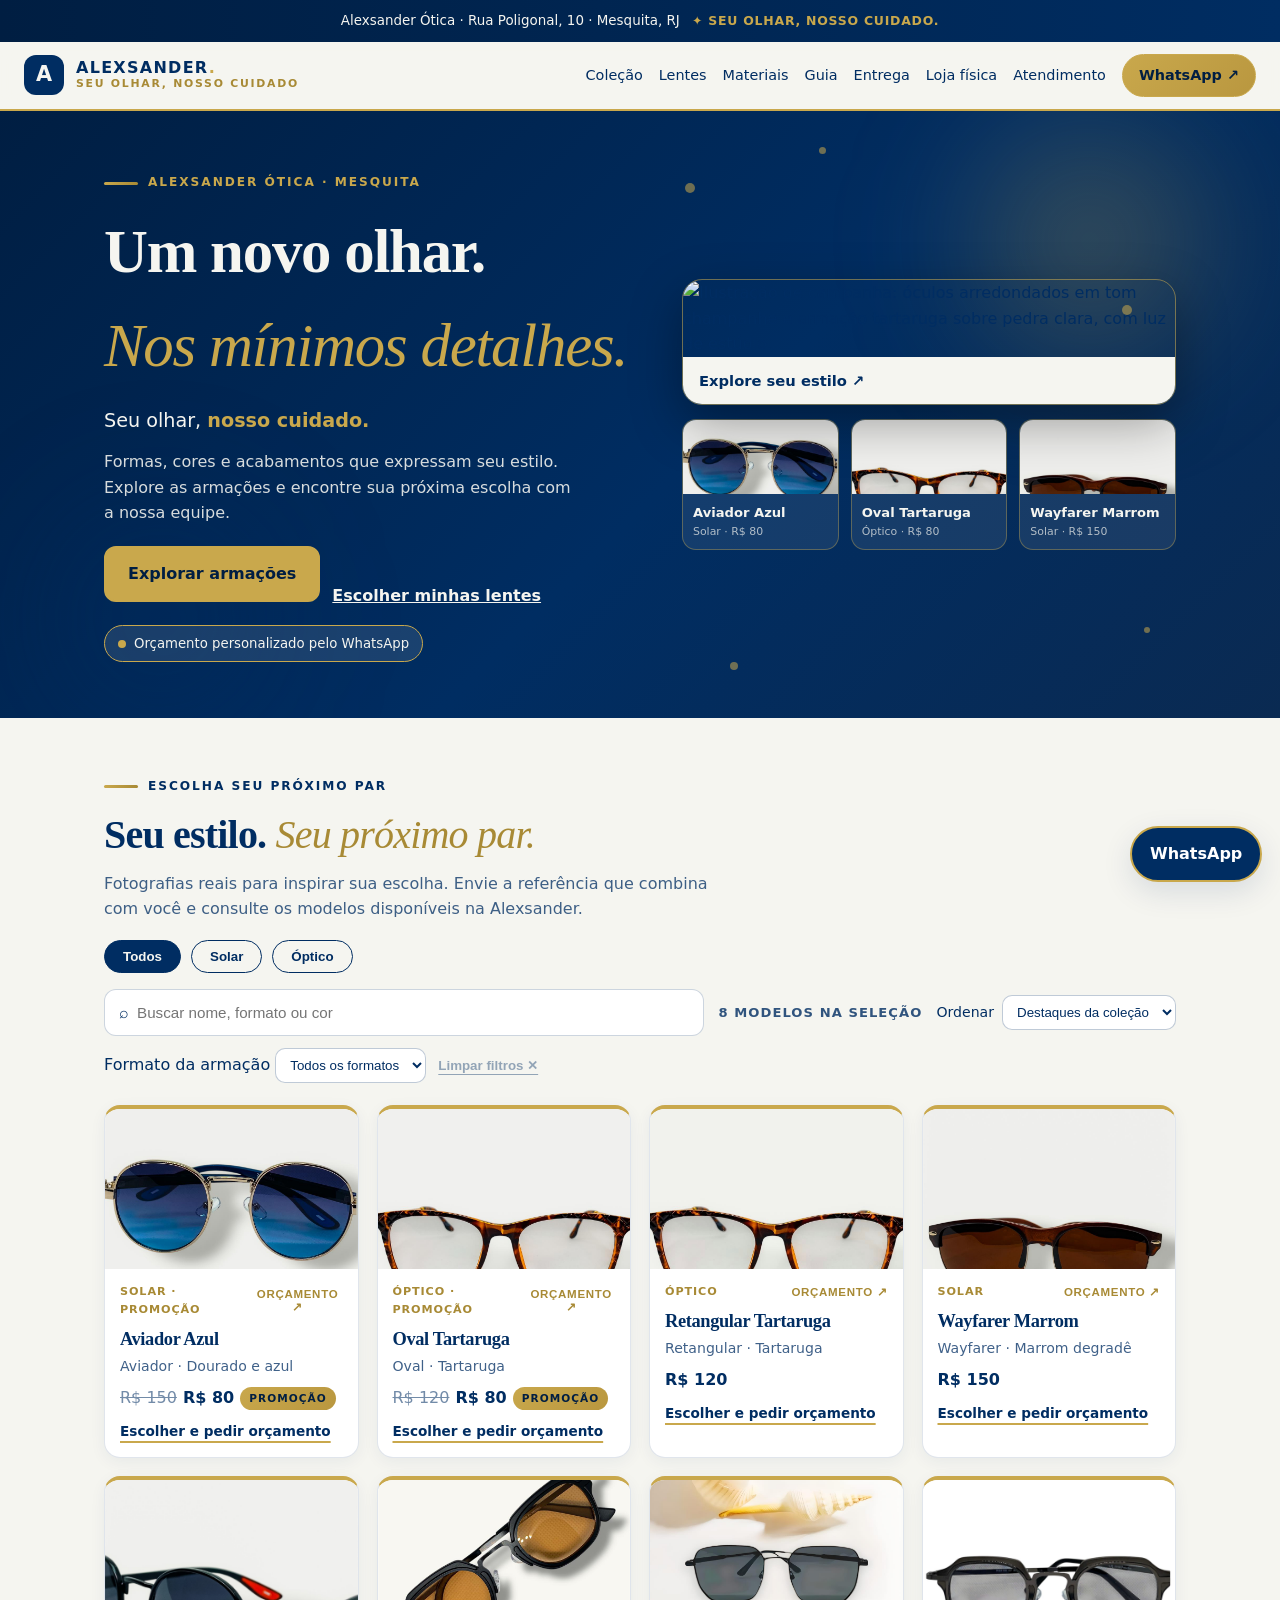
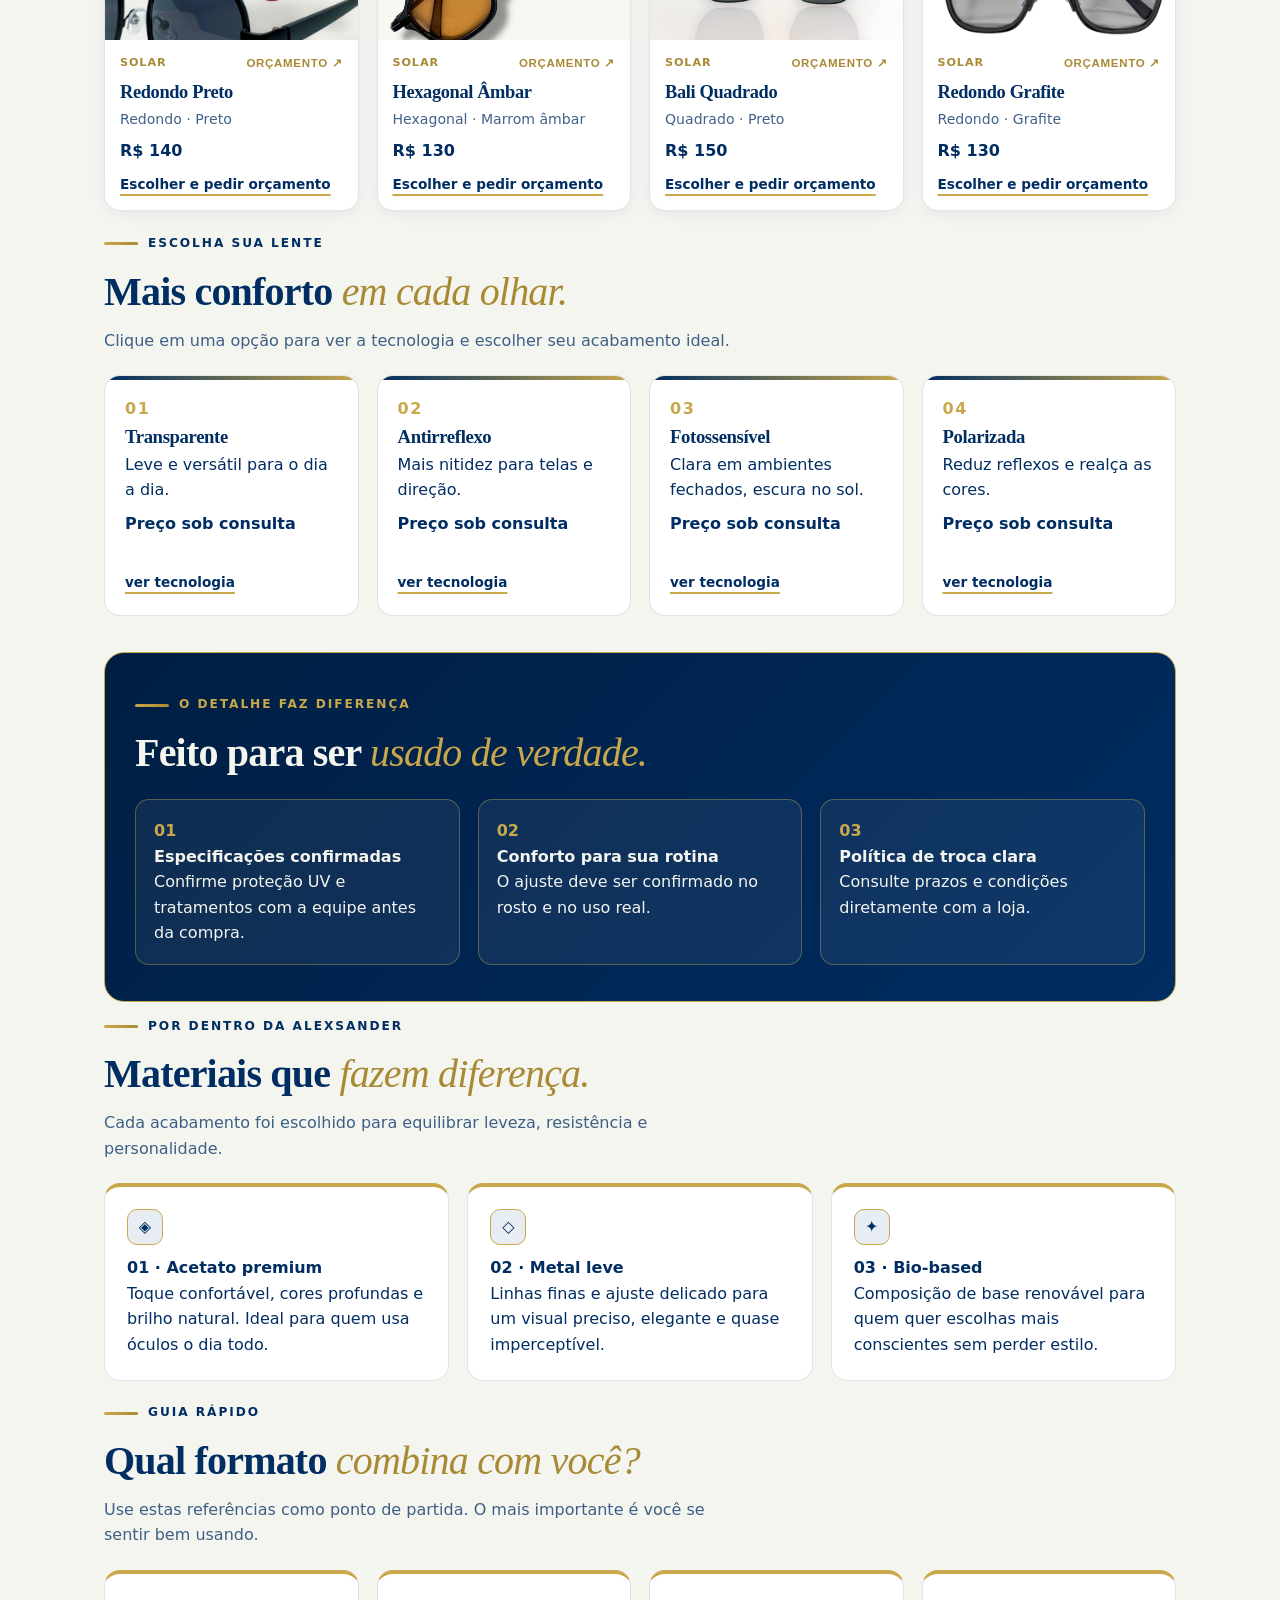
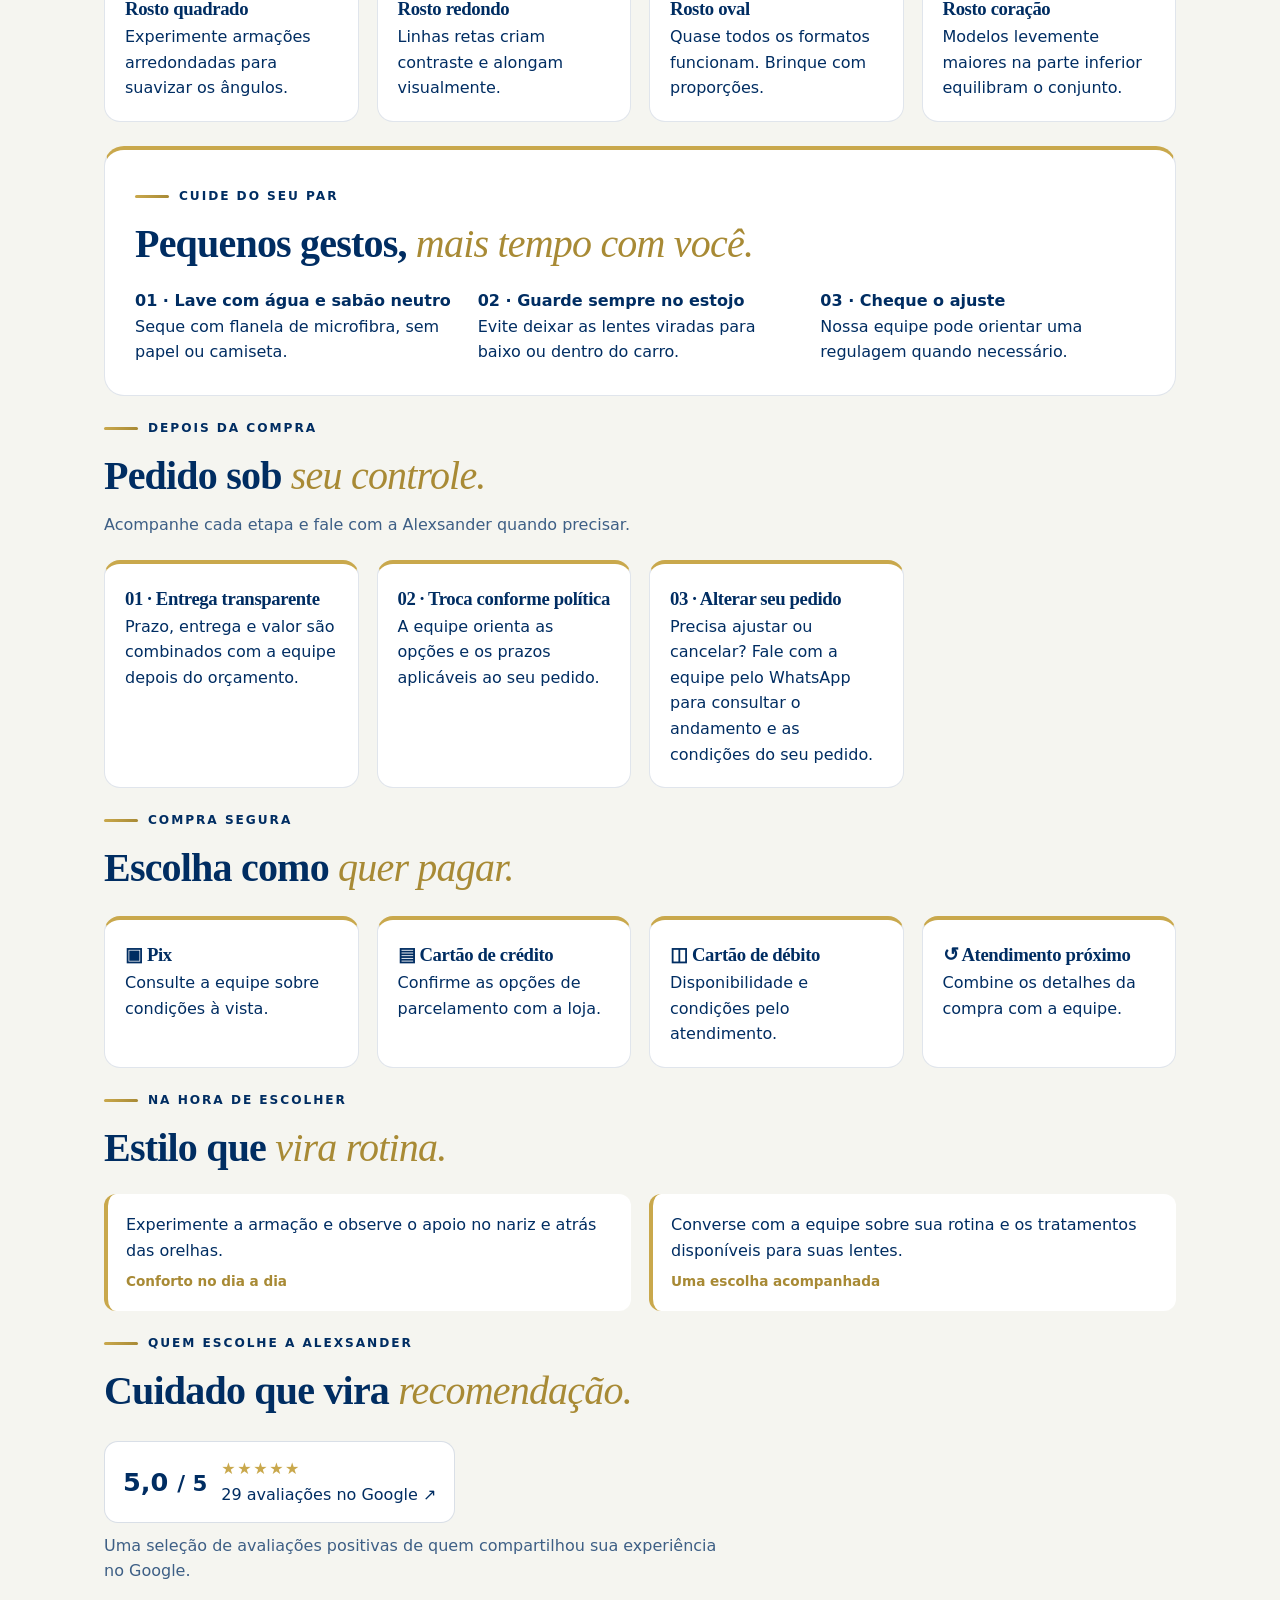
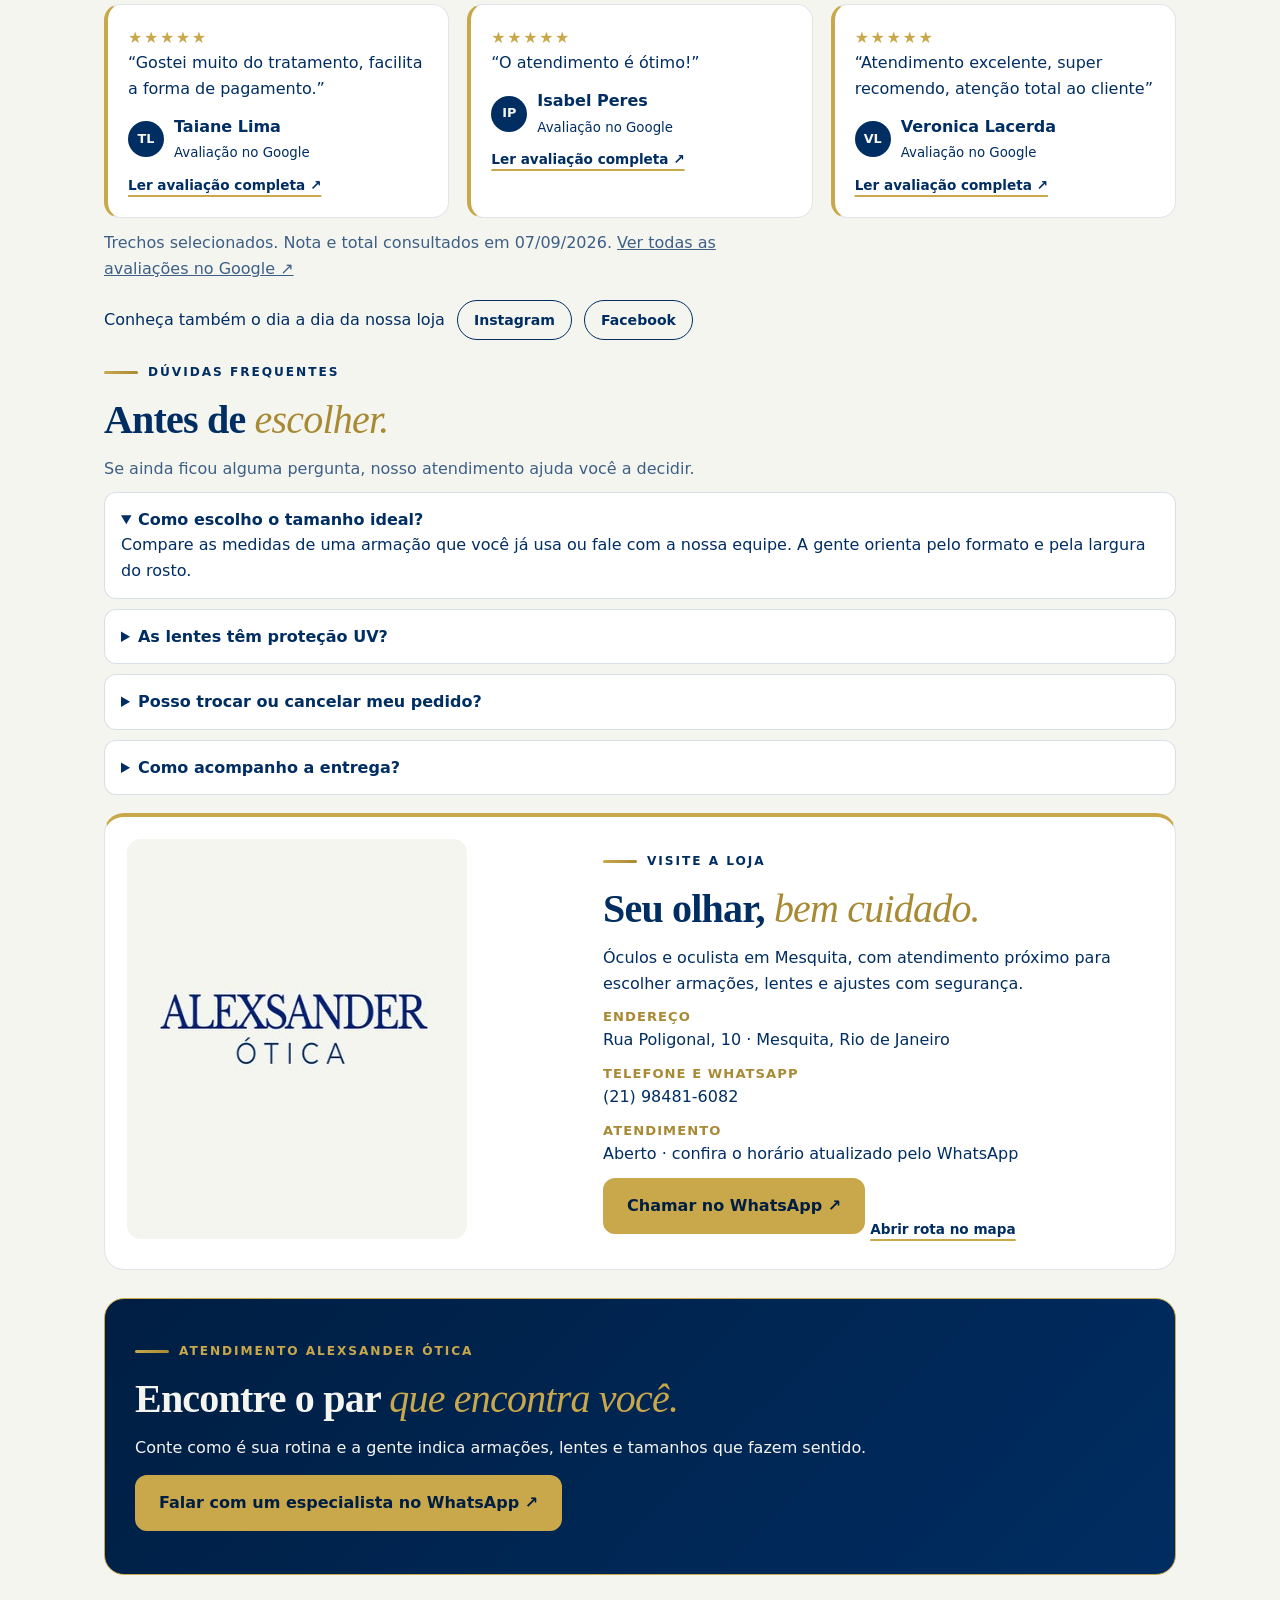
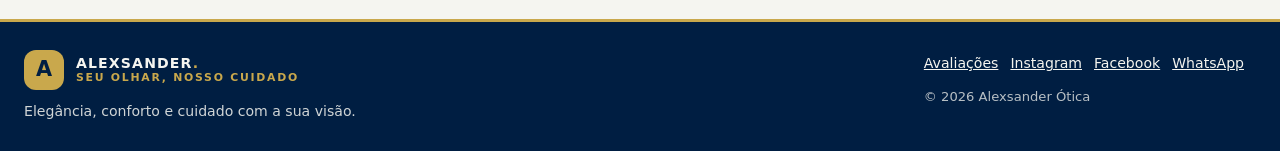
==== index.html @ 379c5d33 "Loja com fotos reais: 8 modelos com nomes, precos e selo de promocao" ====
<!DOCTYPE html>
<html lang="pt-BR">
<head>
<meta charset="utf-8"/>
<meta name="viewport" content="width=device-width, initial-scale=1"/>
<title>Alexsander Ótica — Seu olhar, nosso cuidado | Mesquita RJ</title>
<meta name="description" content="Alexsander Ótica em Mesquita, RJ — armações ópticas e solares, lentes antirreflexo, polarizadas e fotossensíveis. Seu olhar, nosso cuidado."/>
<link rel="icon" type="image/png" sizes="32x32" href="./loja-perfil.png"/>
<link rel="icon" type="image/png" sizes="16x16" href="./loja-perfil.png"/>
<link rel="apple-touch-icon" sizes="180x180" href="./loja-perfil.png"/>
<link rel="canonical" href="https://passosnikolas5-coder.github.io/alexsander-otica-previa/"/>
<meta property="og:type" content="website"/>
<meta property="og:locale" content="pt_BR"/>
<meta property="og:title" content="Alexsander Ótica — Seu olhar, nosso cuidado"/>
<meta property="og:description" content="Armações ópticas e solares, lentes antirreflexo, polarizadas e fotossensíveis em Mesquita, RJ."/>
<meta property="og:image" content="https://passosnikolas5-coder.github.io/alexsander-otica-previa/loja-perfil.png"/>
<meta property="og:image:width" content="400"/>
<meta property="og:image:height" content="400"/>
<meta name="twitter:card" content="summary"/>
<meta name="twitter:title" content="Alexsander Ótica — Seu olhar, nosso cuidado"/>
<meta name="twitter:image" content="https://passosnikolas5-coder.github.io/alexsander-otica-previa/loja-perfil.png"/>
<script type="application/ld+json">{"@context":"https://schema.org","@type":"Optician","name":"Alexsander Ótica","slogan":"Seu olhar, nosso cuidado.","description":"Armações ópticas e solares, lentes antirreflexo, polarizadas e fotossensíveis em Mesquita, RJ.","url":"https://passosnikolas5-coder.github.io/alexsander-otica-previa/","logo":"https://passosnikolas5-coder.github.io/alexsander-otica-previa/loja-perfil.png","image":"https://passosnikolas5-coder.github.io/alexsander-otica-previa/loja-perfil.png","telephone":"+5521984816082","address":{"@type":"PostalAddress","streetAddress":"Rua Poligonal, 10","addressLocality":"Mesquita","addressRegion":"RJ","addressCountry":"BR"}}}</script>
<style>
:root{--azul:#002D62;--azul2:#001E42;--azul-soft:#E8EDF3;--off:#F5F5F0;--dourado:#C9A84C;--dourado2:#A88A35;--branco:#fff;--sombra:0 10px 30px rgba(0,45,98,.12)}
*{box-sizing:border-box;margin:0;padding:0}
html{scroll-behavior:smooth}
body{font-family:Inter,system-ui,-apple-system,"Segoe UI",Roboto,Arial,sans-serif;background:var(--off);color:var(--azul);line-height:1.6}
h1,h2,h3{font-family:Georgia,"Times New Roman",serif;letter-spacing:-.02em}
h1 em,h2 em{font-style:italic;font-weight:400}
a{color:inherit}
.skip-link{position:absolute;left:-999px}
.container{max-width:1120px;margin:0 auto;padding:44px 24px}
.section{padding:8px 0}
.eyebrow{display:inline-flex;align-items:center;gap:10px;font-size:.76rem;text-transform:uppercase;letter-spacing:.16em;font-weight:800}
.eyebrow::before{content:"";width:34px;height:3px;background:linear-gradient(90deg,var(--dourado),var(--dourado2));display:inline-block;border-radius:2px}
h2{font-size:clamp(1.7rem,3.6vw,2.5rem);margin:12px 0 10px;line-height:1.3}
h2 em{color:var(--dourado2)}
.section-note{opacity:.75;max-width:62ch}
/* barra + progresso + cursor */
.scroll-progress{position:fixed;top:0;left:0;height:3px;width:0;background:linear-gradient(90deg,var(--dourado),var(--dourado2));z-index:60}
.cursor-glow{position:fixed;left:-300px;top:-300px;width:220px;height:220px;border-radius:50%;pointer-events:none;z-index:1;background:radial-gradient(circle,rgba(201,168,76,.20),transparent 70%);transform:translate(-50%,-50%)}
.announcement{background:linear-gradient(90deg,var(--azul2),var(--azul));color:var(--off);text-align:center;font-size:.84rem;padding:10px 16px;position:relative;overflow:hidden}
.announcement strong{color:var(--dourado);font-weight:800;letter-spacing:.06em;text-transform:uppercase;font-size:.78rem;margin-left:8px}
.announcement::after{content:"";position:absolute;top:0;left:-60%;width:50%;height:100%;background:linear-gradient(100deg,transparent,rgba(201,168,76,.35),transparent);animation:announcement-shimmer 5s ease-in-out infinite}
@keyframes announcement-shimmer{0%,60%{left:-60%}100%{left:130%}}
/* header */
header{background:rgba(245,245,240,.94);backdrop-filter:blur(10px);border-bottom:2px solid var(--dourado);padding:12px 24px;display:flex;align-items:center;justify-content:space-between;position:sticky;top:0;z-index:20}
.brand{display:flex;align-items:center;gap:12px;text-decoration:none}
.brand-mark{width:40px;height:40px;border-radius:12px;background:var(--azul);color:var(--off);display:grid;place-items:center;font-weight:900;font-size:1.3rem;border:none}
.brand-name{font-weight:900;letter-spacing:.08em;line-height:1}
.brand-dot{color:var(--dourado)}
.slogan-oficial{display:block;font-size:.68rem;letter-spacing:.16em;text-transform:uppercase;color:var(--dourado2);font-weight:800;margin-top:3px}
nav{display:flex;gap:16px;font-size:.9rem;align-items:center;flex-wrap:wrap}
nav a{text-decoration:none;font-weight:500}
nav a.cta{background:linear-gradient(135deg,var(--dourado),#b9973f);color:var(--azul2);padding:9px 16px;border-radius:999px;border:1px solid var(--dourado);font-weight:800}
/* hero */
.hero{background:linear-gradient(135deg,#001E42 0%,#002D62 55%,#0a2a52 100%);position:relative;overflow:hidden}
.hero-inner{max-width:1120px;margin:0 auto;padding:56px 24px;display:grid;grid-template-columns:1.05fr .95fr;gap:32px;align-items:center;position:relative}
.hero .eyebrow{color:var(--dourado)}
.hero h1{font-size:clamp(2.4rem,5.2vw,3.8rem);line-height:1.28;margin:20px 0 4px;color:var(--off);text-wrap:balance}
.hero h1 .h1-linha{display:block}
.hero h1 .h1-linha-1{margin-bottom:16px}
.hero h1 em{color:var(--dourado);text-decoration:none}
.hero-slogan{font-size:1.2rem;margin-top:22px;color:var(--off)}
.hero-slogan strong{color:var(--dourado)}
.hero-lead{opacity:.88;margin:12px 0 20px;max-width:46ch;color:var(--off)}
.trust{display:flex;gap:12px;align-items:center;margin:16px 0;font-size:.88rem;color:var(--off)}
.stars{color:var(--dourado);letter-spacing:.1em;font-weight:800}
.btn{display:inline-block;background:var(--dourado);color:var(--azul2);padding:13px 22px;border-radius:12px;text-decoration:none;font-weight:800;border:2px solid var(--dourado);position:relative;overflow:hidden;transition:transform .2s ease}
.btn:hover{transform:translateY(-1px)}
.btn::after{content:"";position:absolute;top:0;left:-70%;width:45%;height:100%;background:linear-gradient(100deg,transparent,rgba(255,255,255,.5),transparent);transform:skewX(-20deg);animation:btn-shimmer 4.5s ease-in-out infinite}
@keyframes btn-shimmer{0%,65%{left:-70%}100%{left:140%}}
.btn-ghost{color:var(--off);font-weight:700;margin-left:12px}
.badge{display:inline-flex;align-items:center;gap:8px;background:rgba(255,255,255,.1);border:1px solid var(--dourado);color:var(--off);border-radius:999px;padding:7px 13px;font-size:.83rem;margin-top:16px;animation:float-badge 4s ease-in-out infinite}
.badge i{width:8px;height:8px;border-radius:50%;background:var(--dourado);display:inline-block}
@keyframes float-badge{0%,100%{transform:translateY(0)}50%{transform:translateY(-7px)}}
.ambient-glow{position:absolute;border-radius:50%;filter:blur(60px);pointer-events:none}
.ambient-glow.gold{width:340px;height:340px;right:-60px;top:-40px;background:radial-gradient(circle,rgba(201,168,76,.35),transparent 70%);animation:glow-breathe 6s ease-in-out infinite}
.ambient-glow.navy{width:300px;height:300px;left:-70px;bottom:-50px;background:radial-gradient(circle,rgba(0,45,98,.4),transparent 70%);animation:glow-breathe 7s ease-in-out infinite reverse}
@keyframes glow-breathe{0%,100%{opacity:.6;transform:scale(1)}50%{opacity:1;transform:scale(1.12)}}
.hero-particle{position:absolute;width:10px;height:10px;border-radius:50%;background:var(--dourado);opacity:.55;pointer-events:none;animation:float-particle 7s ease-in-out infinite}
.hero-particle:nth-of-type(1){left:54%;top:12%}.hero-particle:nth-of-type(2){left:66%;top:6%;animation-delay:1.4s;width:7px;height:7px}.hero-particle:nth-of-type(3){left:93%;top:32%;animation-delay:2.6s}.hero-particle:nth-of-type(4){left:58%;bottom:8%;animation-delay:3.8s;width:8px;height:8px}.hero-particle:nth-of-type(5){left:95%;bottom:14%;animation-delay:5s;width:6px;height:6px}
@keyframes float-particle{0%,100%{transform:translateY(0)}50%{transform:translateY(-26px)}}
.hero-copy,.hero-media-col{position:relative;z-index:1}
.hero-media-col{perspective:900px}
.hero-campaign{display:block;border-radius:20px;overflow:hidden;border:1px solid rgba(201,168,76,.55);box-shadow:0 18px 50px rgba(0,0,0,.35);text-decoration:none;animation:hero-reveal 1s ease both}
.hero-campaign img{width:100%;display:block}
.hero-campaign span{display:flex;justify-content:space-between;align-items:center;background:var(--off);color:var(--azul);font-weight:800;padding:12px 16px;font-size:.92rem}
@keyframes hero-reveal{from{opacity:0;transform:translateY(24px) scale(.97)}to{opacity:1;transform:none}}
.hero-picks{display:grid;grid-template-columns:repeat(3,1fr);gap:12px;margin-top:14px}
.hero-picks a{background:rgba(255,255,255,.08);border:1px solid rgba(201,168,76,.4);border-radius:14px;overflow:hidden;text-decoration:none;color:var(--off);font-size:.82rem;font-weight:700}
.hero-picks img{width:100%;height:74px;object-fit:cover;display:block}
.hero-picks span{display:block;padding:8px 10px}
.hero-picks small{display:block;opacity:.7;font-weight:500}
/* coleção */
.tabs{display:flex;gap:10px;margin-top:18px;flex-wrap:wrap}
.tabs button{border:1px solid var(--azul);background:transparent;color:var(--azul);border-radius:999px;padding:8px 18px;font-weight:700;cursor:pointer}
.tabs button.active{background:var(--azul);color:var(--off)}
.toolbar{display:flex;gap:14px;align-items:center;justify-content:space-between;margin-top:16px;flex-wrap:wrap}
.search{flex:1;min-width:220px;display:flex;align-items:center;gap:8px;background:#fff;border:1px solid rgba(0,45,98,.2);border-radius:12px;padding:10px 14px}
.search input{border:none;outline:none;flex:1;font-size:.95rem;background:transparent;color:var(--azul)}
.count{font-size:.82rem;text-transform:uppercase;letter-spacing:.08em;font-weight:700;opacity:.8}
.sort{display:flex;align-items:center;gap:8px;font-size:.88rem}
.sort select{border:1px solid rgba(0,45,98,.25);border-radius:10px;padding:8px 10px;background:#fff;color:var(--azul)}
.filters{display:flex;gap:12px;align-items:center;margin-top:12px;flex-wrap:wrap}
.filters select{border:1px solid rgba(0,45,98,.25);border-radius:10px;padding:8px 10px;background:#fff;color:var(--azul)}
.reset{background:none;border:none;color:var(--azul);font-weight:700;cursor:pointer;text-decoration:underline;text-underline-offset:4px}
.reset:disabled{opacity:.4;cursor:default}
.grid{display:grid;grid-template-columns:repeat(4,1fr);gap:18px;margin-top:22px}
.card{background:var(--branco);border:1px solid rgba(0,45,98,.12);border-top:4px solid var(--dourado);border-radius:16px;overflow:hidden;transform-style:preserve-3d;transition:transform .25s ease,box-shadow .25s ease;box-shadow:0 4px 16px rgba(0,45,98,.06)}
.card:hover{transform:translateY(-3px);box-shadow:0 18px 40px rgba(0,45,98,.16)}
.card img{width:100%;height:160px;object-fit:cover;display:block}
.card .pad{padding:14px 15px}
.card small.cat{color:var(--dourado2);font-weight:800;text-transform:uppercase;letter-spacing:.08em;font-size:.7rem;display:flex;justify-content:space-between;align-items:center}
.card small.cat button{background:none;border:none;color:var(--dourado2);font-weight:800;font-size:.72rem;cursor:pointer;text-transform:uppercase;letter-spacing:.06em}
.card h3{font-size:1.15rem;margin-top:6px}
.card .meta{font-size:.88rem;opacity:.75}
.price{font-weight:800;margin-top:8px}
.price .old{text-decoration:line-through;opacity:.55;font-weight:400;margin-right:6px}
.promo-tag{display:inline-block;background:linear-gradient(135deg,var(--dourado),#b9973f);color:var(--azul2);font-size:.66rem;font-weight:800;letter-spacing:.1em;border-radius:999px;padding:3px 9px;margin-left:6px;vertical-align:middle}
.empty{display:none;text-align:center;padding:26px;background:#fff;border:1px dashed var(--dourado);border-radius:14px;margin-top:18px}
.empty.show{display:block}
.mini-btn{display:inline-block;margin-top:10px;font-size:.85rem;font-weight:700;text-decoration:underline;text-decoration-color:var(--dourado);text-decoration-thickness:2px;text-underline-offset:5px}
/* lentes */
.lentes{display:grid;grid-template-columns:repeat(4,1fr);gap:18px;margin-top:22px}
.lente{background:var(--branco);border:1px solid rgba(0,45,98,.12);border-radius:16px;padding:20px;position:relative;overflow:hidden;transition:transform .25s ease,box-shadow .25s ease}
.lente::before{content:"";position:absolute;top:0;left:0;right:0;height:4px;background:linear-gradient(90deg,var(--azul),var(--dourado))}
.lente:hover{transform:translateY(-4px);box-shadow:0 14px 30px rgba(0,45,98,.14)}
.lente .num{color:var(--dourado);font-weight:900;letter-spacing:.1em;animation:lens-pulse 3.5s ease-in-out infinite}
@keyframes lens-pulse{0%,100%{opacity:1}50%{opacity:.5}}
.lente strong{display:block;margin-top:8px}
/* faixas e listas */
.band{background:linear-gradient(135deg,var(--azul2),var(--azul));color:var(--off);border-radius:20px;padding:36px 30px;margin-top:28px;border:1px solid var(--dourado)}
.band .eyebrow{color:var(--dourado)}
.band h2{color:var(--off)}
.band h2 em{color:var(--dourado)}
.benefit-list{display:grid;grid-template-columns:repeat(3,1fr);gap:18px;margin-top:20px}
.benefit-list>div{background:rgba(255,255,255,.06);border:1px solid rgba(201,168,76,.4);border-radius:14px;padding:18px}
.benefit-list span.num{color:var(--dourado);font-weight:900}
.materiais{display:grid;grid-template-columns:repeat(3,1fr);gap:18px;margin-top:22px}
.mat{background:var(--branco);border-radius:16px;padding:22px;border:1px solid rgba(0,45,98,.12);border-top:4px solid var(--dourado);transition:transform .25s ease}
.mat:hover{transform:translateY(-4px)}
.mat i{width:36px;height:36px;border-radius:10px;background:var(--azul-soft);border:1px solid var(--dourado);display:grid;place-items:center;font-style:normal;margin-bottom:10px}
.face-grid,.ops-grid,.pay-grid{display:grid;grid-template-columns:repeat(4,1fr);gap:18px;margin-top:22px}
.face-grid article,.ops-grid article,.pay-grid>div{background:#fff;border:1px solid rgba(0,45,98,.12);border-top:4px solid var(--dourado);border-radius:16px;padding:20px}
.care-card{background:#fff;border:1px solid rgba(0,45,98,.12);border-top:4px solid var(--dourado);border-radius:20px;padding:30px;margin-top:8px}
.care-list{display:grid;grid-template-columns:repeat(3,1fr);gap:18px;margin-top:18px}
.quote-grid{display:grid;grid-template-columns:1fr 1fr;gap:18px;margin-top:20px}
.quote-grid blockquote{background:#fff;border-left:4px solid var(--dourado);border-radius:12px;padding:18px}
.quote-grid cite{display:block;margin-top:8px;font-style:normal;font-weight:700;color:var(--dourado2);font-size:.85rem}
/* avaliações */
.score{display:inline-flex;gap:14px;align-items:center;background:#fff;border:1px solid rgba(0,45,98,.15);border-radius:14px;padding:14px 18px;text-decoration:none;margin-top:14px}
.score strong{font-size:1.6rem}
.reviews{display:grid;grid-template-columns:repeat(3,1fr);gap:18px;margin-top:20px}
.rev{background:#fff;border-radius:16px;padding:20px;border:1px solid rgba(0,45,98,.12);border-left:4px solid var(--dourado);transition:transform .25s ease}
.rev:hover{transform:translateY(-3px)}
.rev .who{display:flex;gap:10px;align-items:center;margin-top:12px}
.avatar{width:36px;height:36px;border-radius:50%;background:var(--azul);color:var(--off);display:grid;place-items:center;font-weight:800;font-size:.8rem}
.social-row{display:flex;gap:12px;align-items:center;margin-top:18px;flex-wrap:wrap}
.social-row a{border:1px solid var(--azul);border-radius:999px;padding:8px 16px;text-decoration:none;font-weight:700;font-size:.88rem}
/* faq loja contato */
details{background:#fff;border:1px solid rgba(0,45,98,.15);border-radius:12px;padding:14px 16px;margin-top:10px}
summary{font-weight:700;cursor:pointer}
.store{display:grid;grid-template-columns:.9fr 1.1fr;gap:26px;align-items:center;margin-top:10px;background:#fff;border:1px solid rgba(0,45,98,.12);border-radius:20px;padding:22px;border-top:4px solid var(--dourado)}
.store img{width:100%;border-radius:14px;max-width:340px}
.store .row{margin-top:10px}
.store .row strong{display:block;font-size:.82rem;text-transform:uppercase;letter-spacing:.08em;color:var(--dourado2)}
.contact-card{background:linear-gradient(135deg,var(--azul2),var(--azul));color:var(--off);border-radius:20px;padding:36px 30px;margin-top:28px;border:1px solid var(--dourado);text-align:left}
.contact-card .eyebrow{color:var(--dourado)}
.contact-card h2{color:var(--off)}
.contact-card h2 em{color:var(--dourado)}
footer{background:var(--azul2);color:var(--off);border-top:3px solid var(--dourado);padding:28px 24px;display:flex;justify-content:space-between;gap:14px;flex-wrap:wrap}
footer .slogan-oficial{color:var(--dourado)}
footer a{color:var(--off);margin-right:12px;font-size:.88rem}
.wpp{position:fixed;right:18px;bottom:18px;background:var(--azul);color:#fff;text-decoration:none;padding:13px 18px;border-radius:999px;border:2px solid var(--dourado);font-weight:800;box-shadow:var(--sombra);z-index:50}
/* reveal / stagger / magnetic / tilt */
.reveal{opacity:0;transform:translateY(26px);transition:opacity .7s ease,transform .7s ease}
.reveal.visible{opacity:1;transform:none}
.stagger>*{opacity:0;transform:translateY(22px);transition:opacity .6s ease,transform .6s ease}
.stagger.visible>*{opacity:1;transform:none}
.stagger.visible>*:nth-child(1){transition-delay:.05s}.stagger.visible>*:nth-child(2){transition-delay:.15s}.stagger.visible>*:nth-child(3){transition-delay:.25s}.stagger.visible>*:nth-child(4){transition-delay:.35s}
.magnetic{transition:transform .2s ease;will-change:transform}
@media (prefers-reduced-motion:reduce){*,*::before,*::after{animation:none !important;transition:none !important}.reveal,.stagger>*{opacity:1;transform:none}}
@media (hover:none){.cursor-glow{display:none}}
@media(max-width:900px){.hero-inner{grid-template-columns:1fr}nav{display:none}.grid,.lentes,.benefit-list,.face-grid,.ops-grid,.pay-grid,.care-list{grid-template-columns:1fr 1fr}.reviews,.materiais,.quote-grid{grid-template-columns:1fr 1fr}.store{grid-template-columns:1fr}}
@media(max-width:560px){.grid,.lentes,.reviews,.materiais,.quote-grid,.face-grid,.ops-grid,.pay-grid,.care-list,.benefit-list{grid-template-columns:1fr}}
</style>
</head>
<body>
<div class="scroll-progress" aria-hidden="true"></div>
<div class="cursor-glow" aria-hidden="true"></div>
<a class="skip-link" href="#conteudo">Ir para o conteúdo</a>
<div class="announcement">Alexsander Ótica · Rua Poligonal, 10 · Mesquita, RJ <strong>✦ Seu olhar, nosso cuidado.</strong></div>
<header>
<a class="brand" href="#topo"><span class="brand-mark">A</span><span class="brand-name">ALEXSANDER<span class="brand-dot">.</span><span class="slogan-oficial">Seu olhar, nosso cuidado</span></span></a>
<nav><a href="#colecao">Coleção</a><a href="#lentes">Lentes</a><a href="#materiais">Materiais</a><a href="#guia">Guia</a><a href="#entrega">Entrega</a><a href="#loja">Loja física</a><a href="#contato">Atendimento</a><a class="cta" href="https://wa.me/5521984816082?text=Ol%C3%A1%20Alexsander%20%C3%93tica">WhatsApp ↗</a></nav>
</header>

<section class="hero parallax" data-speed="0.05" id="topo">
<div class="hero-inner" id="conteudo">
<div class="ambient-glow gold" aria-hidden="true"></div>
<div class="ambient-glow navy" aria-hidden="true"></div>
<span class="hero-particle" aria-hidden="true"></span><span class="hero-particle" aria-hidden="true"></span><span class="hero-particle" aria-hidden="true"></span><span class="hero-particle" aria-hidden="true"></span><span class="hero-particle" aria-hidden="true"></span>
<div class="hero-copy reveal reveal-left">
<div class="eyebrow">Alexsander Ótica · Mesquita</div>
<h1><span class="h1-linha h1-linha-1">Um novo olhar.</span><em class="h1-linha">Nos mínimos detalhes.</em></h1>
<p class="hero-slogan">Seu olhar, <strong>nosso cuidado.</strong></p>
<p class="hero-lead">Formas, cores e acabamentos que expressam seu estilo. Explore as armações e encontre sua próxima escolha com a nossa equipe.</p>
<div><a class="btn magnetic" href="#colecao">Explorar armações</a><a class="btn-ghost" href="#lentes">Escolher minhas lentes</a></div>
<div><span class="badge"><i></i>Orçamento personalizado pelo WhatsApp</span></div>
</div>
<div class="hero-media-col reveal reveal-right">
<a class="hero-campaign tilt" href="#colecao"><img src="https://alexsander-otica.passosnikolas5.workers.dev/campaigns/eyewear-editorial.jpg" alt="Ilustração de campanha: óculos arredondados em tom champanhe e armação tartaruga sobre pedra clara, com luz de estúdio."/><span>Explore seu estilo ↗</span></a>
<div class="hero-picks">
<a href="#colecao"><img src="./fotos/solar-aviador-azul.jpg" alt="Óculos de sol Aviador Azul." loading="lazy"/><span>Aviador Azul<small>Solar · R$ 80</small></span></a>
<a href="#colecao"><img src="./fotos/optico-oval-tartaruga.jpg" alt="Óculos de grau Oval Tartaruga." loading="lazy"/><span>Oval Tartaruga<small>Óptico · R$ 80</small></span></a>
<a href="#colecao"><img src="./fotos/solar-wayfarer-marrom.jpg" alt="Óculos de sol Wayfarer Marrom." loading="lazy"/><span>Wayfarer Marrom<small>Solar · R$ 150</small></span></a>
</div>
</div>
</div>
</section>

<div class="container">
<section id="colecao" class="section reveal">
<div class="eyebrow">Escolha seu próximo par</div>
<h2>Seu estilo. <em>Seu próximo par.</em></h2>
<p class="section-note">Fotografias reais para inspirar sua escolha. Envie a referência que combina com você e consulte os modelos disponíveis na Alexsander.</p>
<div class="tabs" role="tablist" aria-label="Categorias">
<button type="button" class="active" data-tab="todos" aria-pressed="true">Todos</button>
<button type="button" data-tab="solar" aria-pressed="false">Solar</button>
<button type="button" data-tab="optico" aria-pressed="false">Óptico</button>
</div>
<div class="toolbar">
<label class="search"><span aria-hidden="true">⌕</span><input id="busca" type="search" placeholder="Buscar nome, formato ou cor" aria-label="Buscar na coleção"/></label>
<p class="count" id="contagem" role="status" aria-live="polite">8 modelos na seleção</p>
<label class="sort">Ordenar
<select id="ordem"><option value="destaques" selected>Destaques da coleção</option><option value="az">Nome de A a Z</option></select>
</label>
</div>
<div class="filters">
<label>Formato da armação
<select id="formato"><option value="">Todos os formatos</option><option>Retangular</option><option>Redondo</option><option>Quadrado</option><option>Oval</option><option>Aviador</option><option>Hexagonal</option><option>Wayfarer</option></select>
</label>
<button class="reset" id="limpar" type="button" disabled>Limpar filtros ✕</button>
</div>
<div class="grid stagger" id="grade">
<article class="card tilt" data-cat="solar" data-name="Aviador Azul" data-format="Aviador" data-color="Dourado e azul" data-preco="R$ 80"><img src="./fotos/solar-aviador-azul.jpg" alt="Óculos de sol Aviador Azul com armação dourada e lente azul." loading="lazy"/><div class="pad"><small class="cat"><span>Solar · Promoção</span><button type="button" data-orc="Aviador Azul" data-preco="R$ 80">Orçamento ↗</button></small><h3>Aviador Azul</h3><p class="meta">Aviador · Dourado e azul</p><div class="price"><span class="old">R$ 150</span><strong>R$ 80</strong><span class="promo-tag">PROMOÇÃO</span></div><a class="mini-btn" href="#" data-orc="Aviador Azul" data-preco="R$ 80">Escolher e pedir orçamento</a></div></article>
<article class="card tilt" data-cat="optico" data-name="Oval Tartaruga" data-format="Oval" data-color="Tartaruga" data-preco="R$ 80"><img src="./fotos/optico-oval-tartaruga.jpg" alt="Óculos de grau Oval Tartaruga em acetato." loading="lazy"/><div class="pad"><small class="cat"><span>Óptico · Promoção</span><button type="button" data-orc="Oval Tartaruga" data-preco="R$ 80">Orçamento ↗</button></small><h3>Oval Tartaruga</h3><p class="meta">Oval · Tartaruga</p><div class="price"><span class="old">R$ 120</span><strong>R$ 80</strong><span class="promo-tag">PROMOÇÃO</span></div><a class="mini-btn" href="#" data-orc="Oval Tartaruga" data-preco="R$ 80">Escolher e pedir orçamento</a></div></article>
<article class="card tilt" data-cat="optico" data-name="Retangular Tartaruga" data-format="Retangular" data-color="Tartaruga" data-preco="R$ 120"><img src="./fotos/optico-retangular-tartaruga.jpg" alt="Óculos de grau Retangular Tartaruga em acetato." loading="lazy"/><div class="pad"><small class="cat"><span>Óptico</span><button type="button" data-orc="Retangular Tartaruga" data-preco="R$ 120">Orçamento ↗</button></small><h3>Retangular Tartaruga</h3><p class="meta">Retangular · Tartaruga</p><div class="price"><strong>R$ 120</strong></div><a class="mini-btn" href="#" data-orc="Retangular Tartaruga" data-preco="R$ 120">Escolher e pedir orçamento</a></div></article>
<article class="card tilt" data-cat="solar" data-name="Wayfarer Marrom" data-format="Wayfarer" data-color="Marrom degradê" data-preco="R$ 150"><img src="./fotos/solar-wayfarer-marrom.jpg" alt="Óculos de sol Wayfarer Marrom com lente degradê." loading="lazy"/><div class="pad"><small class="cat"><span>Solar</span><button type="button" data-orc="Wayfarer Marrom" data-preco="R$ 150">Orçamento ↗</button></small><h3>Wayfarer Marrom</h3><p class="meta">Wayfarer · Marrom degradê</p><div class="price"><strong>R$ 150</strong></div><a class="mini-btn" href="#" data-orc="Wayfarer Marrom" data-preco="R$ 150">Escolher e pedir orçamento</a></div></article>
<article class="card tilt" data-cat="solar" data-name="Redondo Preto" data-format="Redondo" data-color="Preto" data-preco="R$ 140"><img src="./fotos/solar-redondo-preto.jpg" alt="Óculos de sol Redondo Preto em metal." loading="lazy"/><div class="pad"><small class="cat"><span>Solar</span><button type="button" data-orc="Redondo Preto" data-preco="R$ 140">Orçamento ↗</button></small><h3>Redondo Preto</h3><p class="meta">Redondo · Preto</p><div class="price"><strong>R$ 140</strong></div><a class="mini-btn" href="#" data-orc="Redondo Preto" data-preco="R$ 140">Escolher e pedir orçamento</a></div></article>
<article class="card tilt" data-cat="solar" data-name="Hexagonal Âmbar" data-format="Hexagonal" data-color="Marrom âmbar" data-preco="R$ 130"><img src="./fotos/solar-hexagonal-ambar.jpg" alt="Óculos de sol Hexagonal Âmbar." loading="lazy"/><div class="pad"><small class="cat"><span>Solar</span><button type="button" data-orc="Hexagonal Âmbar" data-preco="R$ 130">Orçamento ↗</button></small><h3>Hexagonal Âmbar</h3><p class="meta">Hexagonal · Marrom âmbar</p><div class="price"><strong>R$ 130</strong></div><a class="mini-btn" href="#" data-orc="Hexagonal Âmbar" data-preco="R$ 130">Escolher e pedir orçamento</a></div></article>
<article class="card tilt" data-cat="solar" data-name="Bali Quadrado" data-format="Quadrado" data-color="Preto" data-preco="R$ 150"><img src="./fotos/solar-bali-quadrado.jpg" alt="Óculos de sol Bali Quadrado preto." loading="lazy"/><div class="pad"><small class="cat"><span>Solar</span><button type="button" data-orc="Bali Quadrado" data-preco="R$ 150">Orçamento ↗</button></small><h3>Bali Quadrado</h3><p class="meta">Quadrado · Preto</p><div class="price"><strong>R$ 150</strong></div><a class="mini-btn" href="#" data-orc="Bali Quadrado" data-preco="R$ 150">Escolher e pedir orçamento</a></div></article>
<article class="card tilt" data-cat="solar" data-name="Redondo Grafite" data-format="Redondo" data-color="Grafite" data-preco="R$ 130"><img src="./fotos/solar-redondo-grafite.jpg" alt="Óculos de sol Redondo Grafite." loading="lazy"/><div class="pad"><small class="cat"><span>Solar</span><button type="button" data-orc="Redondo Grafite" data-preco="R$ 130">Orçamento ↗</button></small><h3>Redondo Grafite</h3><p class="meta">Redondo · Grafite</p><div class="price"><strong>R$ 130</strong></div><a class="mini-btn" href="#" data-orc="Redondo Grafite" data-preco="R$ 130">Escolher e pedir orçamento</a></div></article>
</div>
<p class="empty" id="vazio">Nenhum modelo encontrado com esses filtros. <button class="reset" id="limpar2" type="button">Limpar filtros ✕</button></p>
</section>

<section id="lentes" class="section reveal">
<div class="eyebrow">Escolha sua lente</div>
<h2>Mais conforto <em>em cada olhar.</em></h2>
<p class="section-note">Clique em uma opção para ver a tecnologia e escolher seu acabamento ideal.</p>
<div class="lentes stagger">
<div class="lente"><span class="num">01</span><h3>Transparente</h3><p>Leve e versátil para o dia a dia.</p><strong>Preço sob consulta</strong><br/><a class="mini-btn" href="https://wa.me/5521984816082?text=Ol%C3%A1%20Alexsander%20%C3%93tica%2C%20quero%20lente%20transparente">ver tecnologia</a></div>
<div class="lente"><span class="num">02</span><h3>Antirreflexo</h3><p>Mais nitidez para telas e direção.</p><strong>Preço sob consulta</strong><br/><a class="mini-btn" href="https://wa.me/5521984816082?text=Ol%C3%A1%20Alexsander%20%C3%93tica%2C%20quero%20lente%20antirreflexo">ver tecnologia</a></div>
<div class="lente"><span class="num">03</span><h3>Fotossensível</h3><p>Clara em ambientes fechados, escura no sol.</p><strong>Preço sob consulta</strong><br/><a class="mini-btn" href="https://wa.me/5521984816082?text=Ol%C3%A1%20Alexsander%20%C3%93tica%2C%20quero%20lente%20fotossens%C3%ADvel">ver tecnologia</a></div>
<div class="lente"><span class="num">04</span><h3>Polarizada</h3><p>Reduz reflexos e realça as cores.</p><strong>Preço sob consulta</strong><br/><a class="mini-btn" href="https://wa.me/5521984816082?text=Ol%C3%A1%20Alexsander%20%C3%93tica%2C%20quero%20lente%20polarizada">ver tecnologia</a></div>
</div>
</section>

<section class="band reveal">
<div class="eyebrow">O detalhe faz diferença</div>
<h2>Feito para ser <em>usado de verdade.</em></h2>
<div class="benefit-list stagger">
<div><span class="num">01</span><p><strong>Especificações confirmadas</strong><br/>Confirme proteção UV e tratamentos com a equipe antes da compra.</p></div>
<div><span class="num">02</span><p><strong>Conforto para sua rotina</strong><br/>O ajuste deve ser confirmado no rosto e no uso real.</p></div>
<div><span class="num">03</span><p><strong>Política de troca clara</strong><br/>Consulte prazos e condições diretamente com a loja.</p></div>
</div>
</section>

<section id="materiais" class="section reveal">
<div class="eyebrow">Por dentro da Alexsander</div>
<h2>Materiais que <em>fazem diferença.</em></h2>
<p class="section-note">Cada acabamento foi escolhido para equilibrar leveza, resistência e personalidade.</p>
<div class="materiais stagger">
<div class="mat"><i>◈</i><p><strong>01 · Acetato premium</strong></p><p>Toque confortável, cores profundas e brilho natural. Ideal para quem usa óculos o dia todo.</p></div>
<div class="mat"><i>◇</i><p><strong>02 · Metal leve</strong></p><p>Linhas finas e ajuste delicado para um visual preciso, elegante e quase imperceptível.</p></div>
<div class="mat"><i>✦</i><p><strong>03 · Bio-based</strong></p><p>Composição de base renovável para quem quer escolhas mais conscientes sem perder estilo.</p></div>
</div>
</section>

<section id="guia" class="section reveal">
<div class="eyebrow">Guia rápido</div>
<h2>Qual formato <em>combina com você?</em></h2>
<p class="section-note">Use estas referências como ponto de partida. O mais importante é você se sentir bem usando.</p>
<div class="face-grid stagger">
<article><h3>Rosto quadrado</h3><p>Experimente armações arredondadas para suavizar os ângulos.</p></article>
<article><h3>Rosto redondo</h3><p>Linhas retas criam contraste e alongam visualmente.</p></article>
<article><h3>Rosto oval</h3><p>Quase todos os formatos funcionam. Brinque com proporções.</p></article>
<article><h3>Rosto coração</h3><p>Modelos levemente maiores na parte inferior equilibram o conjunto.</p></article>
</div>
</section>

<section class="section reveal">
<div class="care-card">
<div class="eyebrow">Cuide do seu par</div>
<h2>Pequenos gestos, <em>mais tempo com você.</em></h2>
<div class="care-list stagger">
<div><p><strong>01 · Lave com água e sabão neutro</strong><br/>Seque com flanela de microfibra, sem papel ou camiseta.</p></div>
<div><p><strong>02 · Guarde sempre no estojo</strong><br/>Evite deixar as lentes viradas para baixo ou dentro do carro.</p></div>
<div><p><strong>03 · Cheque o ajuste</strong><br/>Nossa equipe pode orientar uma regulagem quando necessário.</p></div>
</div>
</div>
</section>

<section id="entrega" class="section reveal">
<div class="eyebrow">Depois da compra</div>
<h2>Pedido sob <em>seu controle.</em></h2>
<p class="section-note">Acompanhe cada etapa e fale com a Alexsander quando precisar.</p>
<div class="ops-grid stagger">
<article><h3>01 · Entrega transparente</h3><p>Prazo, entrega e valor são combinados com a equipe depois do orçamento.</p></article>
<article><h3>02 · Troca conforme política</h3><p>A equipe orienta as opções e os prazos aplicáveis ao seu pedido.</p></article>
<article><h3>03 · Alterar seu pedido</h3><p>Precisa ajustar ou cancelar? Fale com a equipe pelo WhatsApp para consultar o andamento e as condições do seu pedido.</p></article>
</div>
</section>

<section class="section reveal">
<div class="eyebrow">Compra segura</div>
<h2>Escolha como <em>quer pagar.</em></h2>
<div class="pay-grid stagger">
<div><h3>▣ Pix</h3><p>Consulte a equipe sobre condições à vista.</p></div>
<div><h3>▤ Cartão de crédito</h3><p>Confirme as opções de parcelamento com a loja.</p></div>
<div><h3>◫ Cartão de débito</h3><p>Disponibilidade e condições pelo atendimento.</p></div>
<div><h3>↺ Atendimento próximo</h3><p>Combine os detalhes da compra com a equipe.</p></div>
</div>
</section>

<section class="section reveal">
<div class="eyebrow">Na hora de escolher</div>
<h2>Estilo que <em>vira rotina.</em></h2>
<div class="quote-grid stagger">
<blockquote>Experimente a armação e observe o apoio no nariz e atrás das orelhas.<cite>Conforto no dia a dia</cite></blockquote>
<blockquote>Converse com a equipe sobre sua rotina e os tratamentos disponíveis para suas lentes.<cite>Uma escolha acompanhada</cite></blockquote>
</div>
</section>

<section id="avaliacoes" class="section reveal">
<div class="eyebrow">Quem escolhe a Alexsander</div>
<h2>Cuidado que vira <em>recomendação.</em></h2>
<a class="score" href="https://www.google.com/maps?cid=16493775369192153875" target="_blank" rel="noopener"><strong>5,0 <small>/ 5</small></strong><span><span class="stars">★★★★★</span><br/>29 avaliações no Google ↗</span></a>
<p class="section-note" style="margin-top:10px">Uma seleção de avaliações positivas de quem compartilhou sua experiência no Google.</p>
<div class="reviews stagger">
<figure class="rev"><span class="stars">★★★★★</span><blockquote><p>“Gostei muito do tratamento, facilita a forma de pagamento.”</p></blockquote><figcaption class="who"><span class="avatar">TL</span><span><strong>Taiane Lima</strong><br/><small>Avaliação no Google</small></span></figcaption><p><a class="mini-btn" href="https://maps.app.goo.gl/qDBtrJvw7MzpdN8i9" target="_blank" rel="noopener">Ler avaliação completa ↗</a></p></figure>
<figure class="rev"><span class="stars">★★★★★</span><blockquote><p>“O atendimento é ótimo!”</p></blockquote><figcaption class="who"><span class="avatar">IP</span><span><strong>Isabel Peres</strong><br/><small>Avaliação no Google</small></span></figcaption><p><a class="mini-btn" href="https://maps.app.goo.gl/D5uB6egrPkgDQNt7A" target="_blank" rel="noopener">Ler avaliação completa ↗</a></p></figure>
<figure class="rev"><span class="stars">★★★★★</span><blockquote><p>“Atendimento excelente, super recomendo, atenção total ao cliente”</p></blockquote><figcaption class="who"><span class="avatar">VL</span><span><strong>Veronica Lacerda</strong><br/><small>Avaliação no Google</small></span></figcaption><p><a class="mini-btn" href="https://maps.app.goo.gl/R7VwRW9kHe5iDicv5" target="_blank" rel="noopener">Ler avaliação completa ↗</a></p></figure>
</div>
<p class="section-note" style="margin-top:12px">Trechos selecionados. Nota e total consultados em 07/09/2026. <a href="https://www.google.com/maps?cid=16493775369192153875" target="_blank" rel="noopener">Ver todas as avaliações no Google ↗</a></p>
<div class="social-row"><span>Conheça também o dia a dia da nossa loja</span><a href="https://www.instagram.com/Alexsanderotic" target="_blank" rel="noopener">Instagram</a><a href="https://www.facebook.com/alexsander.otic?locale=pt_BR" target="_blank" rel="noopener">Facebook</a></div>
</section>

<section class="section reveal">
<div class="eyebrow">Dúvidas frequentes</div>
<h2>Antes de <em>escolher.</em></h2>
<p class="section-note">Se ainda ficou alguma pergunta, nosso atendimento ajuda você a decidir.</p>
<details open><summary>Como escolho o tamanho ideal?</summary><p>Compare as medidas de uma armação que você já usa ou fale com a nossa equipe. A gente orienta pelo formato e pela largura do rosto.</p></details>
<details><summary>As lentes têm proteção UV?</summary><p>Confirme a proteção e as especificações do modelo com a equipe. A cor escura da lente, por si só, não comprova proteção UV.</p></details>
<details><summary>Posso trocar ou cancelar meu pedido?</summary><p>Consulte as condições de troca e cancelamento com a equipe antes de finalizar uma compra real.</p></details>
<details><summary>Como acompanho a entrega?</summary><p>Depois da confirmação, a equipe orienta a entrega e acompanha cada etapa pelo WhatsApp.</p></details>
</section>

<section id="loja" class="store reveal">
<div><img src="./loja-perfil.png" alt="Foto de perfil da Alexsander Ótica" width="400" height="400"/></div>
<div><div class="eyebrow">Visite a loja</div><h2>Seu olhar, <em>bem cuidado.</em></h2><p>Óculos e oculista em Mesquita, com atendimento próximo para escolher armações, lentes e ajustes com segurança.</p>
<div class="row"><strong>Endereço</strong><span>Rua Poligonal, 10 · Mesquita, Rio de Janeiro</span></div>
<div class="row"><strong>Telefone e WhatsApp</strong><span>(21) 98481-6082</span></div>
<div class="row"><strong>Atendimento</strong><span>Aberto · confira o horário atualizado pelo WhatsApp</span></div>
<p style="margin-top:12px"><a class="btn magnetic" href="https://wa.me/5521984816082?text=Ol%C3%A1%20Alexsander%20%C3%93tica%2C%20quero%20conhecer%20os%20modelos">Chamar no WhatsApp ↗</a> <a class="mini-btn" href="https://www.google.com/maps/search/?api=1&amp;query=Rua+Poligonal+10+Mesquita+RJ" target="_blank" rel="noopener">Abrir rota no mapa</a></p>
</div>
</section>

<section id="contato" class="contact-card reveal">
<div class="eyebrow">Atendimento Alexsander Ótica</div>
<h2>Encontre o par <em>que encontra você.</em></h2>
<p>Conte como é sua rotina e a gente indica armações, lentes e tamanhos que fazem sentido.</p>
<p style="margin-top:14px"><a class="btn magnetic" href="https://api.whatsapp.com/send?phone=5521984816082&amp;text=Ol%C3%A1%20Alexsander%20%C3%93tica%2C%20quero%20ajuda%20para%20escolher%20meus%20%C3%B3culos">Falar com um especialista no WhatsApp ↗</a></p>
</section>
</div>

<a class="wpp magnetic" href="https://wa.me/5521984816082">WhatsApp</a>
<footer>
<div><a class="brand" href="#topo" style="color:var(--off)"><span class="brand-mark" style="background:var(--dourado);color:var(--azul2)">A</span><span class="brand-name">ALEXSANDER<span class="brand-dot">.</span><span class="slogan-oficial">Seu olhar, nosso cuidado</span></span></a><p style="margin-top:10px;font-size:.88rem;opacity:.85">Elegância, conforto e cuidado com a sua visão.</p></div>
<div><a href="#avaliacoes">Avaliações</a><a href="https://www.instagram.com/Alexsanderotic" target="_blank" rel="noopener">Instagram</a><a href="https://www.facebook.com/alexsander.otic?locale=pt_BR" target="_blank" rel="noopener">Facebook</a><a href="https://wa.me/5521984816082">WhatsApp</a><p style="margin-top:10px;font-size:.82rem;opacity:.75">© 2026 Alexsander Ótica</p></div>
</footer>

<script>
(function(){
  var reduce = window.matchMedia('(prefers-reduced-motion: reduce)').matches;
  var bar = document.querySelector('.scroll-progress');
  function onScroll(){
    var h = document.documentElement;
    var max = h.scrollHeight - h.clientHeight;
    bar.style.width = (max > 0 ? (h.scrollTop / max) * 100 : 0) + '%';
    if(!reduce){
      var p = document.querySelector('.parallax');
      if(p){ p.style.transform = 'translateY(' + (h.scrollTop * parseFloat(p.dataset.speed || '0.05')) + 'px)'; }
    }
  }
  document.addEventListener('scroll', onScroll, {passive:true});
  onScroll();
  var glow = document.querySelector('.cursor-glow');
  if(glow && window.matchMedia('(hover:hover)').matches){
    document.addEventListener('mousemove', function(e){ glow.style.left = e.clientX + 'px'; glow.style.top = e.clientY + 'px'; }, {passive:true});
  } else if(glow){ glow.style.display = 'none'; }
  var io = new IntersectionObserver(function(es){ es.forEach(function(en){ if(en.isIntersecting){ en.target.classList.add('visible'); io.unobserve(en.target); } }); }, {threshold: 0.1});
  document.querySelectorAll('.reveal, .stagger').forEach(function(el){ io.observe(el); });
  if(!reduce && window.matchMedia('(hover:hover)').matches){
    document.querySelectorAll('.magnetic').forEach(function(b){
      b.addEventListener('mousemove', function(e){ var r = b.getBoundingClientRect(); b.style.transform = 'translate(' + ((e.clientX - r.left - r.width/2)*0.15) + 'px,' + ((e.clientY - r.top - r.height/2)*0.2) + 'px)'; });
      b.addEventListener('mouseleave', function(){ b.style.transform = ''; });
    });
    document.querySelectorAll('.tilt').forEach(function(c){
      c.addEventListener('mousemove', function(e){ var r = c.getBoundingClientRect(); var px = (e.clientX - r.left)/r.width - .5, py = (e.clientY - r.top)/r.height - .5; c.style.transform = 'perspective(900px) rotateX(' + (-py*8) + 'deg) rotateY(' + (px*10) + 'deg) translateY(-3px)'; });
      c.addEventListener('mouseleave', function(){ c.style.transform = ''; });
    });
  }
  // Filtros da coleção
  var tab = 'todos', grade = document.getElementById('grade'), cards = Array.prototype.slice.call(grade.children),
      busca = document.getElementById('busca'), ordem = document.getElementById('ordem'), formato = document.getElementById('formato'),
      limpar = document.getElementById('limpar'), contagem = document.getElementById('contagem');
  document.querySelectorAll('.tabs button').forEach(function(b){
    b.addEventListener('click', function(){
      document.querySelectorAll('.tabs button').forEach(function(x){ x.classList.remove('active'); x.setAttribute('aria-pressed','false'); });
      b.classList.add('active'); b.setAttribute('aria-pressed','true'); tab = b.dataset.tab; aplicar();
    });
  });
  [busca, ordem, formato].forEach(function(el){ el.addEventListener('input', aplicar); el.addEventListener('change', aplicar); });
  limpar.addEventListener('click', function(){ busca.value=''; formato.value=''; ordem.value='destaques'; tab='todos';
    document.querySelectorAll('.tabs button').forEach(function(x){ var on = x.dataset.tab==='todos'; x.classList.toggle('active', on); x.setAttribute('aria-pressed', on); });
    aplicar(); });
  function aplicar(){
    var q = busca.value.trim().toLowerCase(), f = formato.value;
    var vis = cards.filter(function(c){
      var txt = (c.dataset.name + ' ' + c.dataset.format + ' ' + c.dataset.color + ' ' + c.dataset.cat).toLowerCase();
      return (tab==='todos' || c.dataset.cat===tab) && (!f || c.dataset.format===f) && (!q || txt.indexOf(q) > -1);
    });
    if(ordem.value==='az') vis.sort(function(a,b){ return a.dataset.name.localeCompare(b.dataset.name, 'pt-BR'); });
    vis.forEach(function(c){ grade.appendChild(c); c.style.display=''; });
    cards.forEach(function(c){ if(vis.indexOf(c) < 0) c.style.display='none'; });
    contagem.textContent = vis.length + (vis.length === 1 ? ' modelo na seleção' : ' modelos na seleção');
    document.getElementById('vazio').classList.toggle('show', vis.length === 0);
    limpar.disabled = !(q || f || tab!=='todos' || ordem.value!=='destaques');
  }
  document.getElementById('limpar2').addEventListener('click', function(){ limpar.click(); });
  // Orçamento pelo WhatsApp com o nome do modelo e o preço
  document.querySelectorAll('[data-orc]').forEach(function(el){
    el.addEventListener('click', function(ev){
      ev.preventDefault();
      var m = el.getAttribute('data-orc');
      var p = el.getAttribute('data-preco') || '';
      window.open('https://wa.me/5521984816082?text=' + encodeURIComponent('Olá Alexsander Ótica, quero o modelo ' + m + (p ? ' (' + p + ')' : '')), '_blank');
    });
  });
})();
</script>
</body>
</html>
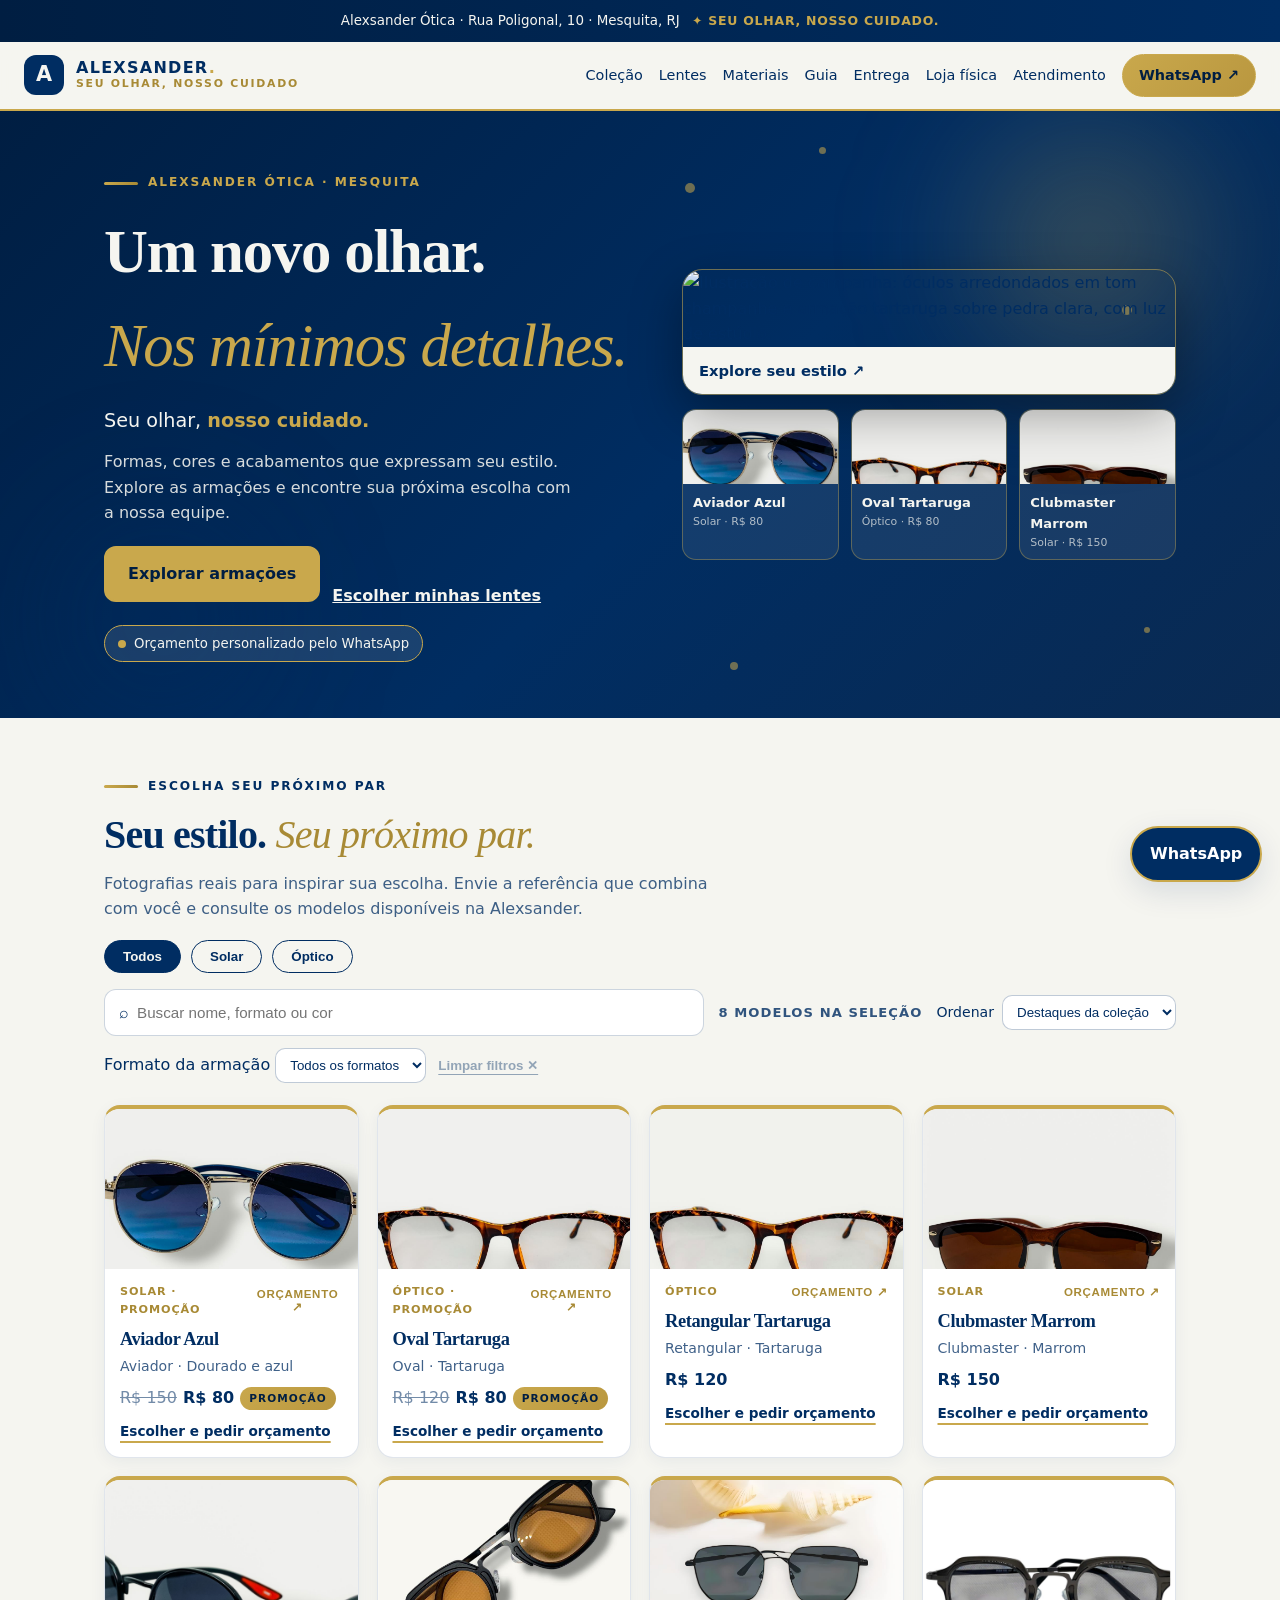
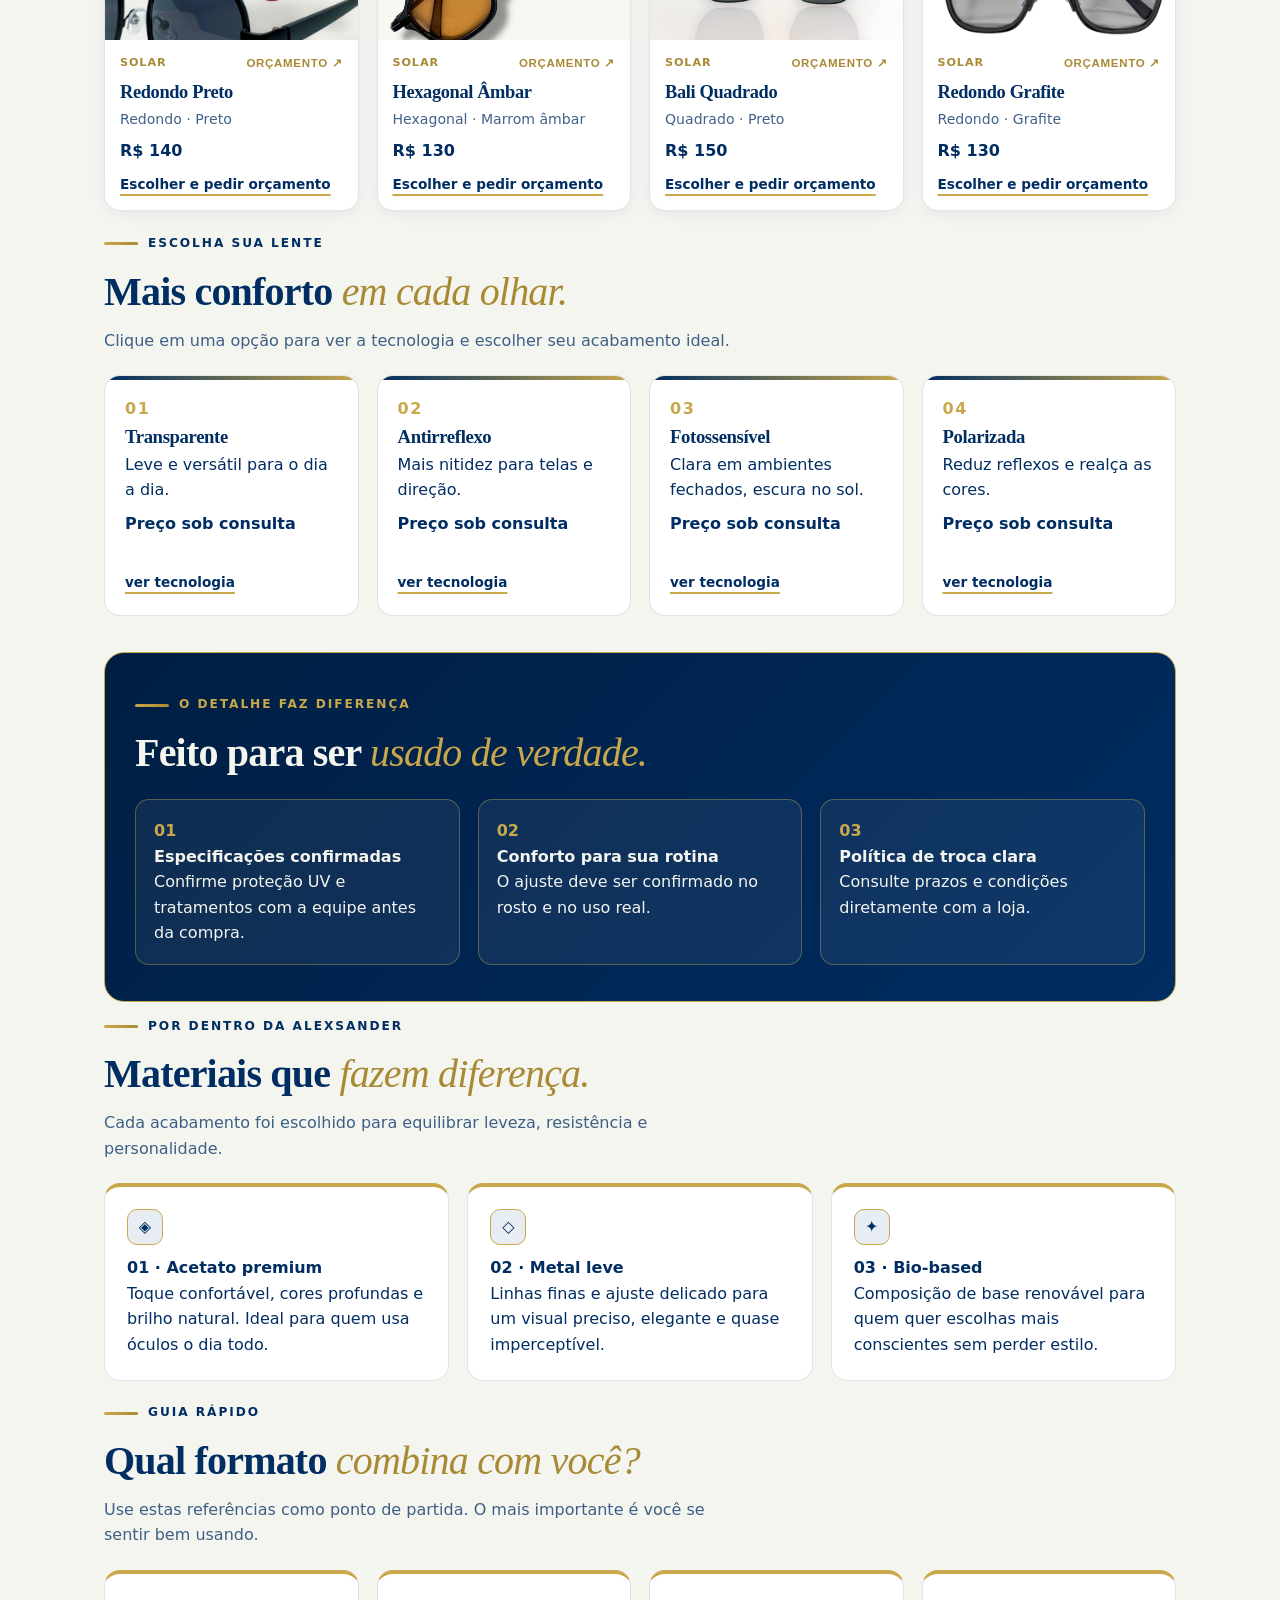
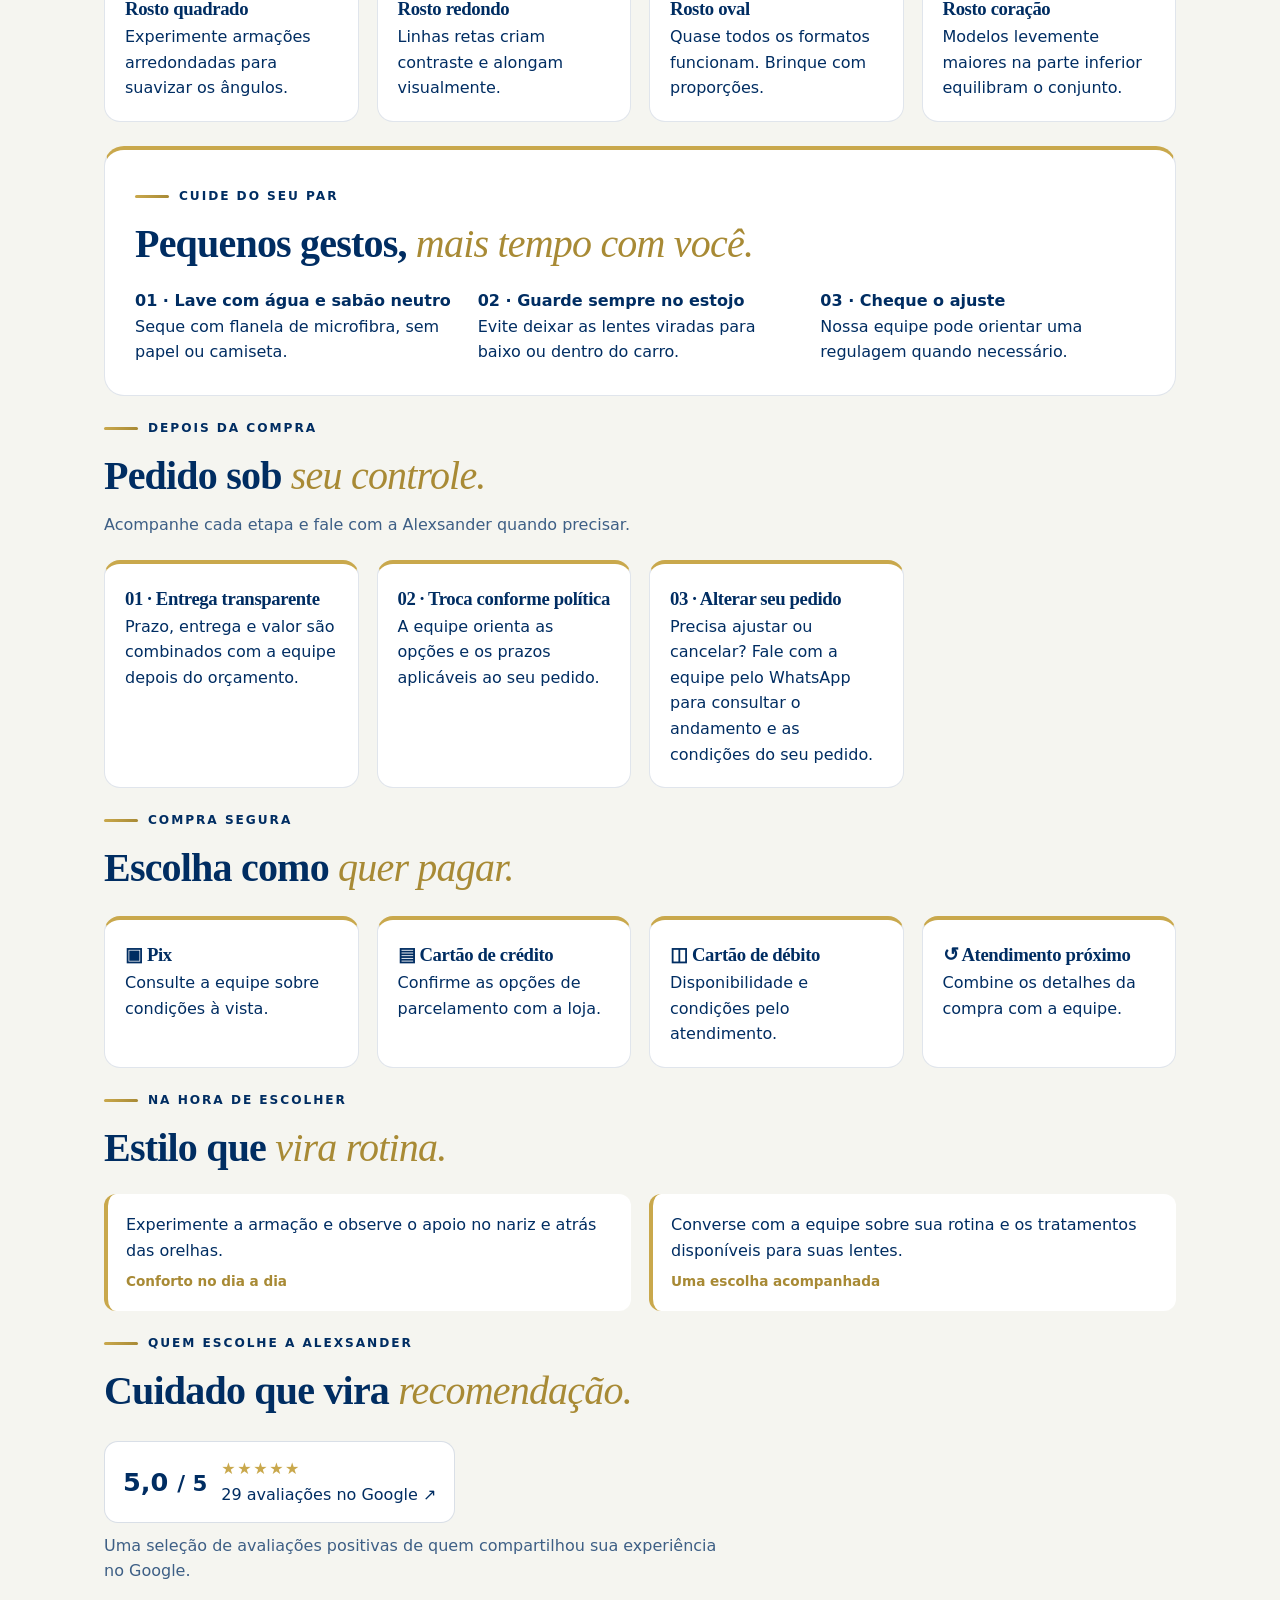
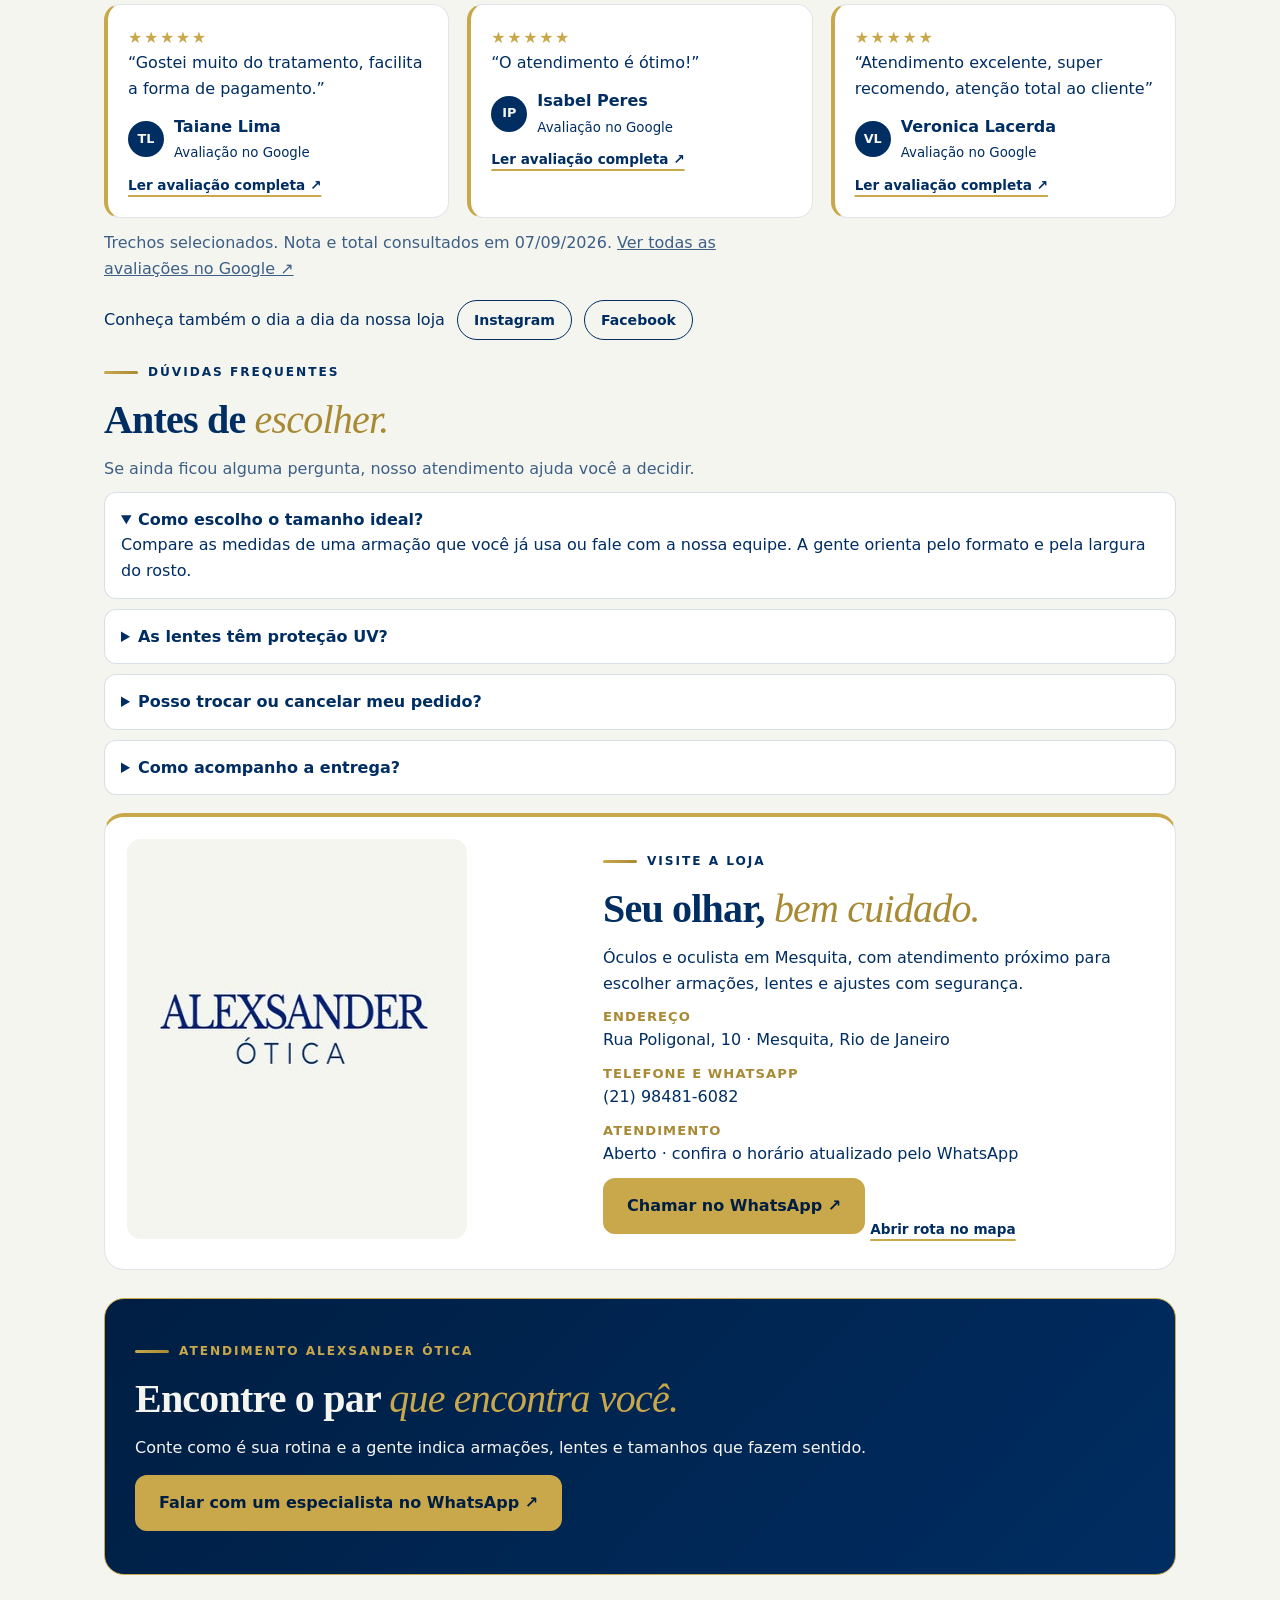
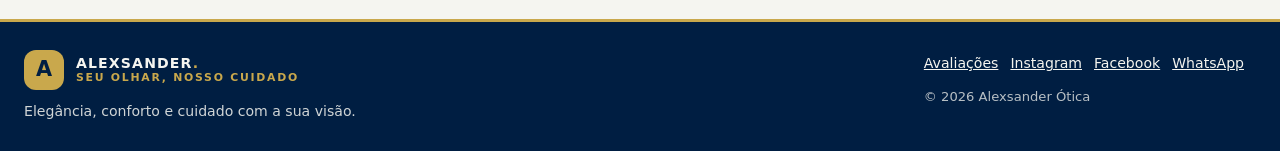
==== commit 64b418a9: "Corrige modelo Clubmaster + mapa final de fotos" ====
--- a/index.html
+++ b/index.html
@@ -214,7 +214,7 @@
 <div class="hero-picks">
 <a href="#colecao"><img src="./fotos/solar-aviador-azul.jpg" alt="Óculos de sol Aviador Azul." loading="lazy"/><span>Aviador Azul<small>Solar · R$ 80</small></span></a>
 <a href="#colecao"><img src="./fotos/optico-oval-tartaruga.jpg" alt="Óculos de grau Oval Tartaruga." loading="lazy"/><span>Oval Tartaruga<small>Óptico · R$ 80</small></span></a>
-<a href="#colecao"><img src="./fotos/solar-wayfarer-marrom.jpg" alt="Óculos de sol Wayfarer Marrom." loading="lazy"/><span>Wayfarer Marrom<small>Solar · R$ 150</small></span></a>
+<a href="#colecao"><img src="./fotos/solar-clubmaster-marrom.jpg" alt="Óculos de sol Clubmaster Marrom." loading="lazy"/><span>Clubmaster Marrom<small>Solar · R$ 150</small></span></a>
 </div>
 </div>
 </div>
@@ -239,7 +239,7 @@
 </div>
 <div class="filters">
 <label>Formato da armação
-<select id="formato"><option value="">Todos os formatos</option><option>Retangular</option><option>Redondo</option><option>Quadrado</option><option>Oval</option><option>Aviador</option><option>Hexagonal</option><option>Wayfarer</option></select>
+<select id="formato"><option value="">Todos os formatos</option><option>Retangular</option><option>Redondo</option><option>Quadrado</option><option>Oval</option><option>Aviador</option><option>Hexagonal</option><option>Clubmaster</option></select>
 </label>
 <button class="reset" id="limpar" type="button" disabled>Limpar filtros ✕</button>
 </div>
@@ -247,7 +247,7 @@
 <article class="card tilt" data-cat="solar" data-name="Aviador Azul" data-format="Aviador" data-color="Dourado e azul" data-preco="R$ 80"><img src="./fotos/solar-aviador-azul.jpg" alt="Óculos de sol Aviador Azul com armação dourada e lente azul." loading="lazy"/><div class="pad"><small class="cat"><span>Solar · Promoção</span><button type="button" data-orc="Aviador Azul" data-preco="R$ 80">Orçamento ↗</button></small><h3>Aviador Azul</h3><p class="meta">Aviador · Dourado e azul</p><div class="price"><span class="old">R$ 150</span><strong>R$ 80</strong><span class="promo-tag">PROMOÇÃO</span></div><a class="mini-btn" href="#" data-orc="Aviador Azul" data-preco="R$ 80">Escolher e pedir orçamento</a></div></article>
 <article class="card tilt" data-cat="optico" data-name="Oval Tartaruga" data-format="Oval" data-color="Tartaruga" data-preco="R$ 80"><img src="./fotos/optico-oval-tartaruga.jpg" alt="Óculos de grau Oval Tartaruga em acetato." loading="lazy"/><div class="pad"><small class="cat"><span>Óptico · Promoção</span><button type="button" data-orc="Oval Tartaruga" data-preco="R$ 80">Orçamento ↗</button></small><h3>Oval Tartaruga</h3><p class="meta">Oval · Tartaruga</p><div class="price"><span class="old">R$ 120</span><strong>R$ 80</strong><span class="promo-tag">PROMOÇÃO</span></div><a class="mini-btn" href="#" data-orc="Oval Tartaruga" data-preco="R$ 80">Escolher e pedir orçamento</a></div></article>
 <article class="card tilt" data-cat="optico" data-name="Retangular Tartaruga" data-format="Retangular" data-color="Tartaruga" data-preco="R$ 120"><img src="./fotos/optico-retangular-tartaruga.jpg" alt="Óculos de grau Retangular Tartaruga em acetato." loading="lazy"/><div class="pad"><small class="cat"><span>Óptico</span><button type="button" data-orc="Retangular Tartaruga" data-preco="R$ 120">Orçamento ↗</button></small><h3>Retangular Tartaruga</h3><p class="meta">Retangular · Tartaruga</p><div class="price"><strong>R$ 120</strong></div><a class="mini-btn" href="#" data-orc="Retangular Tartaruga" data-preco="R$ 120">Escolher e pedir orçamento</a></div></article>
-<article class="card tilt" data-cat="solar" data-name="Wayfarer Marrom" data-format="Wayfarer" data-color="Marrom degradê" data-preco="R$ 150"><img src="./fotos/solar-wayfarer-marrom.jpg" alt="Óculos de sol Wayfarer Marrom com lente degradê." loading="lazy"/><div class="pad"><small class="cat"><span>Solar</span><button type="button" data-orc="Wayfarer Marrom" data-preco="R$ 150">Orçamento ↗</button></small><h3>Wayfarer Marrom</h3><p class="meta">Wayfarer · Marrom degradê</p><div class="price"><strong>R$ 150</strong></div><a class="mini-btn" href="#" data-orc="Wayfarer Marrom" data-preco="R$ 150">Escolher e pedir orçamento</a></div></article>
+<article class="card tilt" data-cat="solar" data-name="Clubmaster Marrom" data-format="Clubmaster" data-color="Marrom" data-preco="R$ 150"><img src="./fotos/solar-clubmaster-marrom.jpg" alt="Óculos de sol Clubmaster Marrom com lente marrom." loading="lazy"/><div class="pad"><small class="cat"><span>Solar</span><button type="button" data-orc="Clubmaster Marrom" data-preco="R$ 150">Orçamento ↗</button></small><h3>Clubmaster Marrom</h3><p class="meta">Clubmaster · Marrom</p><div class="price"><strong>R$ 150</strong></div><a class="mini-btn" href="#" data-orc="Clubmaster Marrom" data-preco="R$ 150">Escolher e pedir orçamento</a></div></article>
 <article class="card tilt" data-cat="solar" data-name="Redondo Preto" data-format="Redondo" data-color="Preto" data-preco="R$ 140"><img src="./fotos/solar-redondo-preto.jpg" alt="Óculos de sol Redondo Preto em metal." loading="lazy"/><div class="pad"><small class="cat"><span>Solar</span><button type="button" data-orc="Redondo Preto" data-preco="R$ 140">Orçamento ↗</button></small><h3>Redondo Preto</h3><p class="meta">Redondo · Preto</p><div class="price"><strong>R$ 140</strong></div><a class="mini-btn" href="#" data-orc="Redondo Preto" data-preco="R$ 140">Escolher e pedir orçamento</a></div></article>
 <article class="card tilt" data-cat="solar" data-name="Hexagonal Âmbar" data-format="Hexagonal" data-color="Marrom âmbar" data-preco="R$ 130"><img src="./fotos/solar-hexagonal-ambar.jpg" alt="Óculos de sol Hexagonal Âmbar." loading="lazy"/><div class="pad"><small class="cat"><span>Solar</span><button type="button" data-orc="Hexagonal Âmbar" data-preco="R$ 130">Orçamento ↗</button></small><h3>Hexagonal Âmbar</h3><p class="meta">Hexagonal · Marrom âmbar</p><div class="price"><strong>R$ 130</strong></div><a class="mini-btn" href="#" data-orc="Hexagonal Âmbar" data-preco="R$ 130">Escolher e pedir orçamento</a></div></article>
 <article class="card tilt" data-cat="solar" data-name="Bali Quadrado" data-format="Quadrado" data-color="Preto" data-preco="R$ 150"><img src="./fotos/solar-bali-quadrado.jpg" alt="Óculos de sol Bali Quadrado preto." loading="lazy"/><div class="pad"><small class="cat"><span>Solar</span><button type="button" data-orc="Bali Quadrado" data-preco="R$ 150">Orçamento ↗</button></small><h3>Bali Quadrado</h3><p class="meta">Quadrado · Preto</p><div class="price"><strong>R$ 150</strong></div><a class="mini-btn" href="#" data-orc="Bali Quadrado" data-preco="R$ 150">Escolher e pedir orçamento</a></div></article>
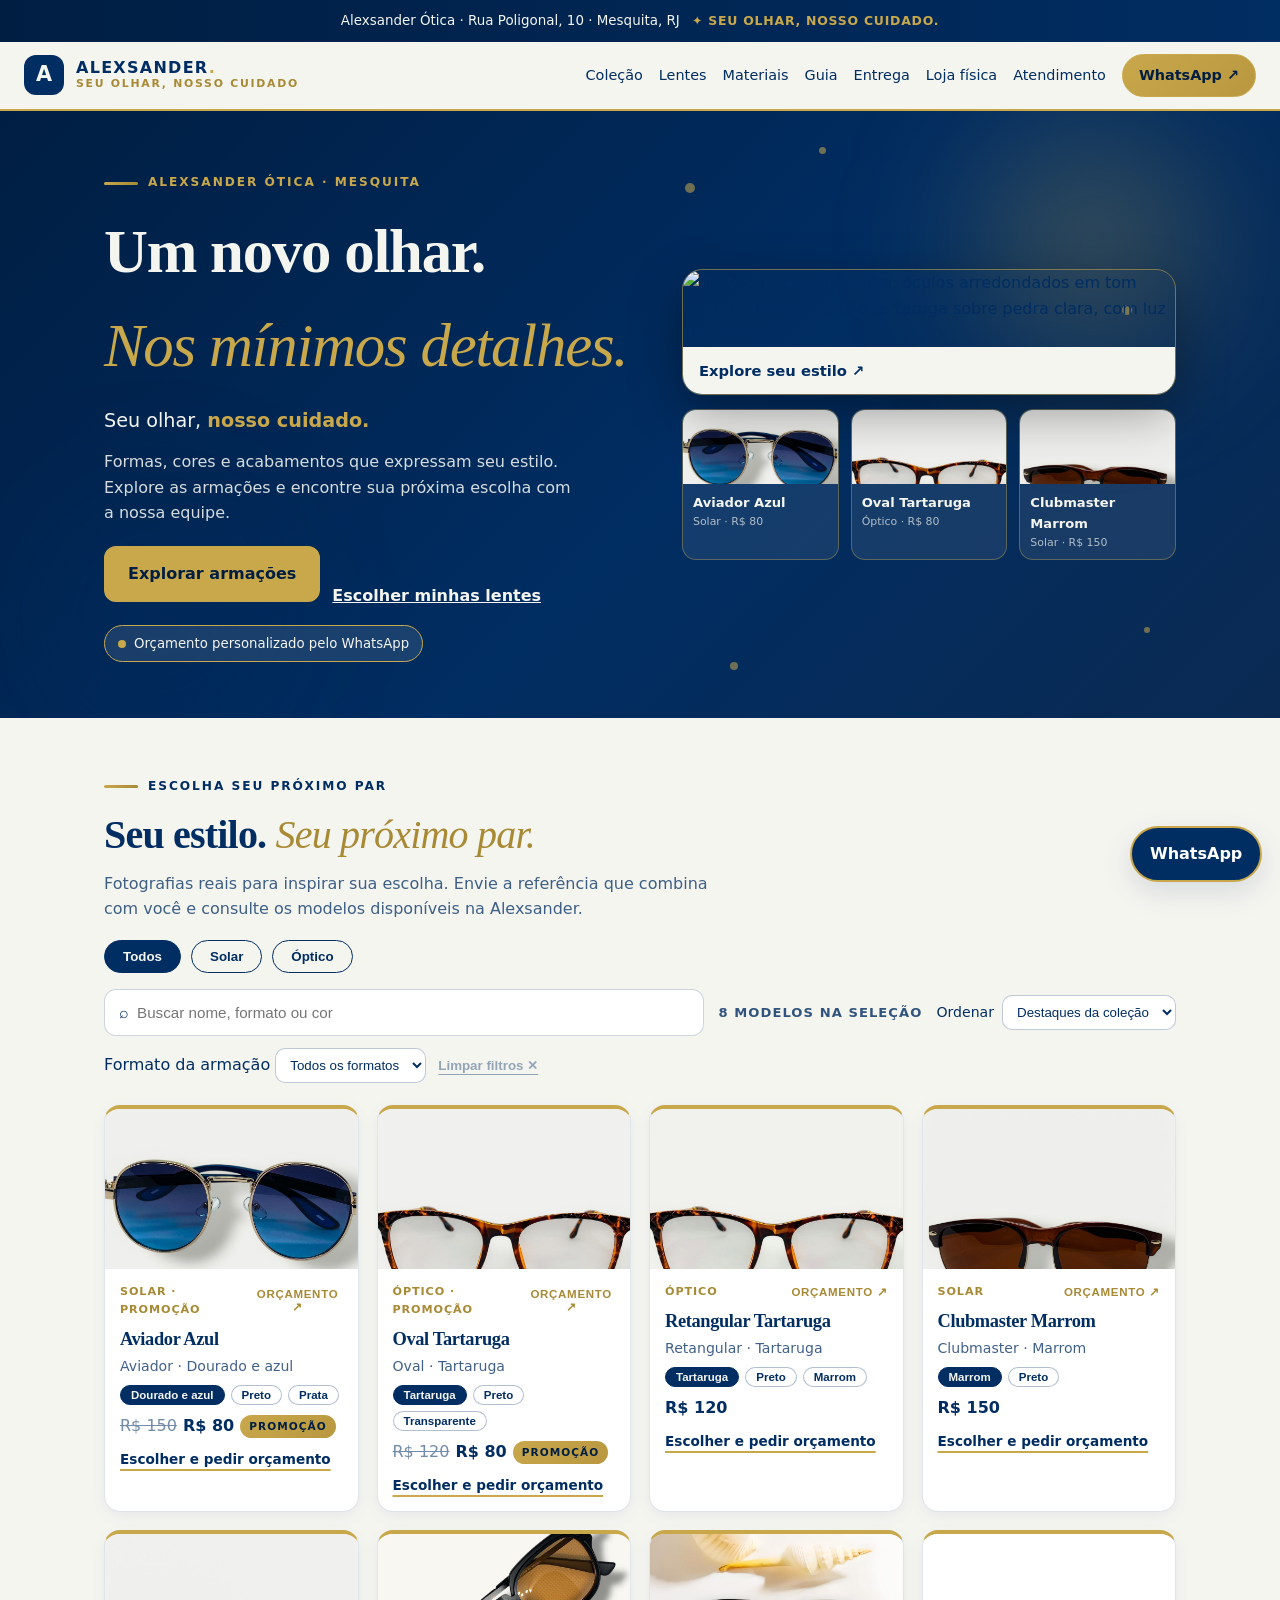
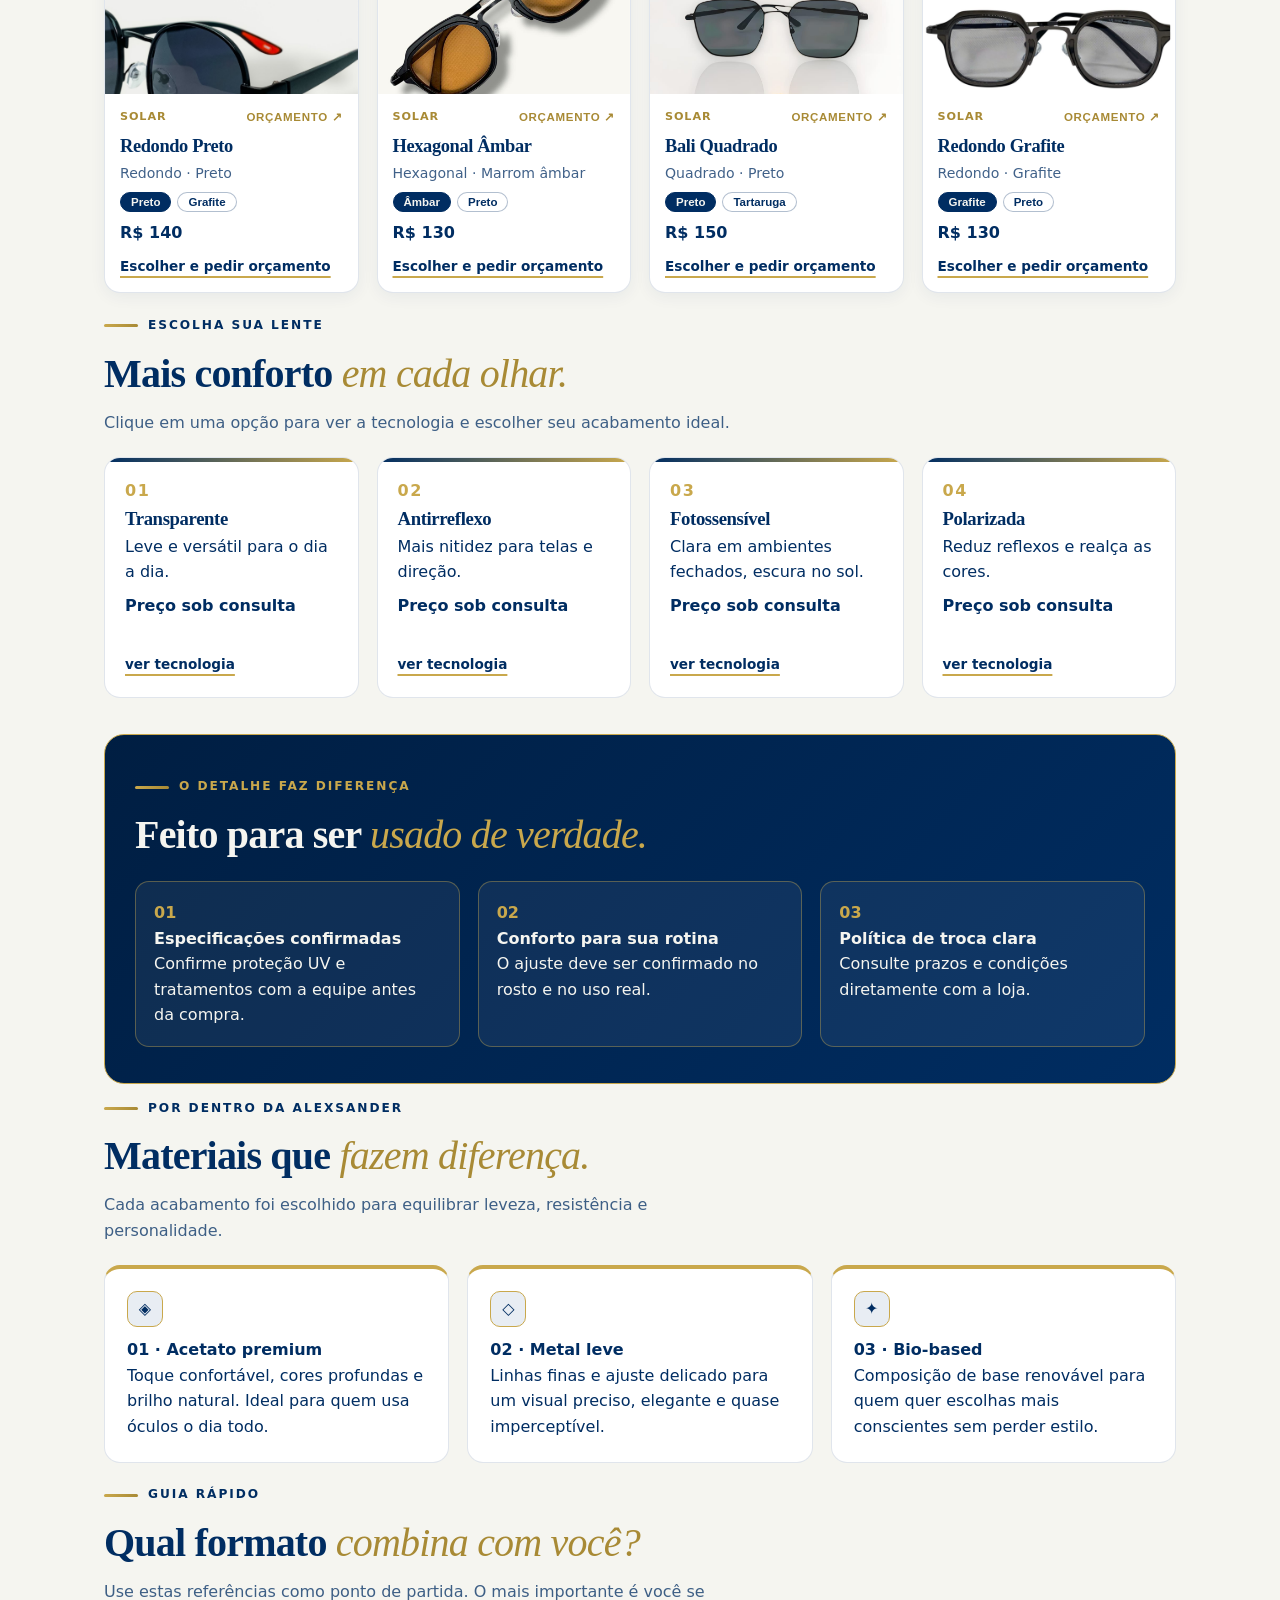
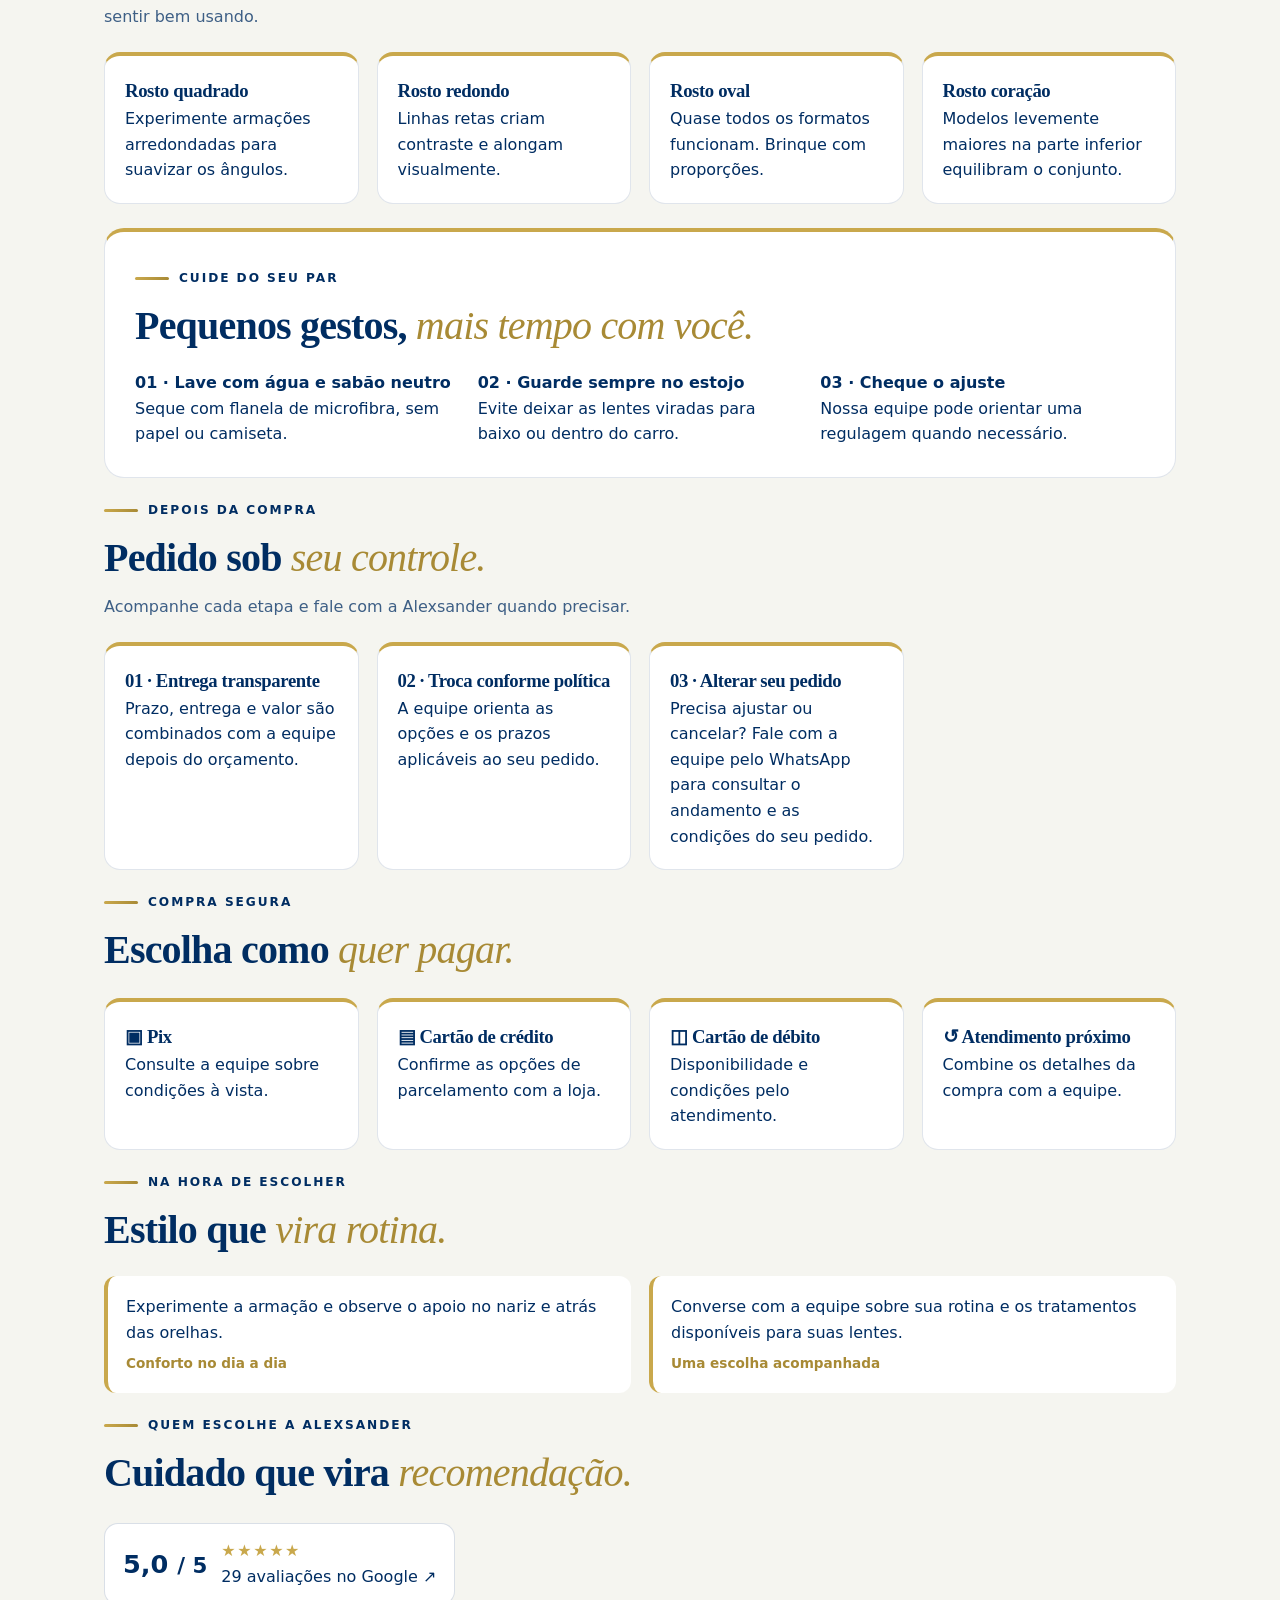
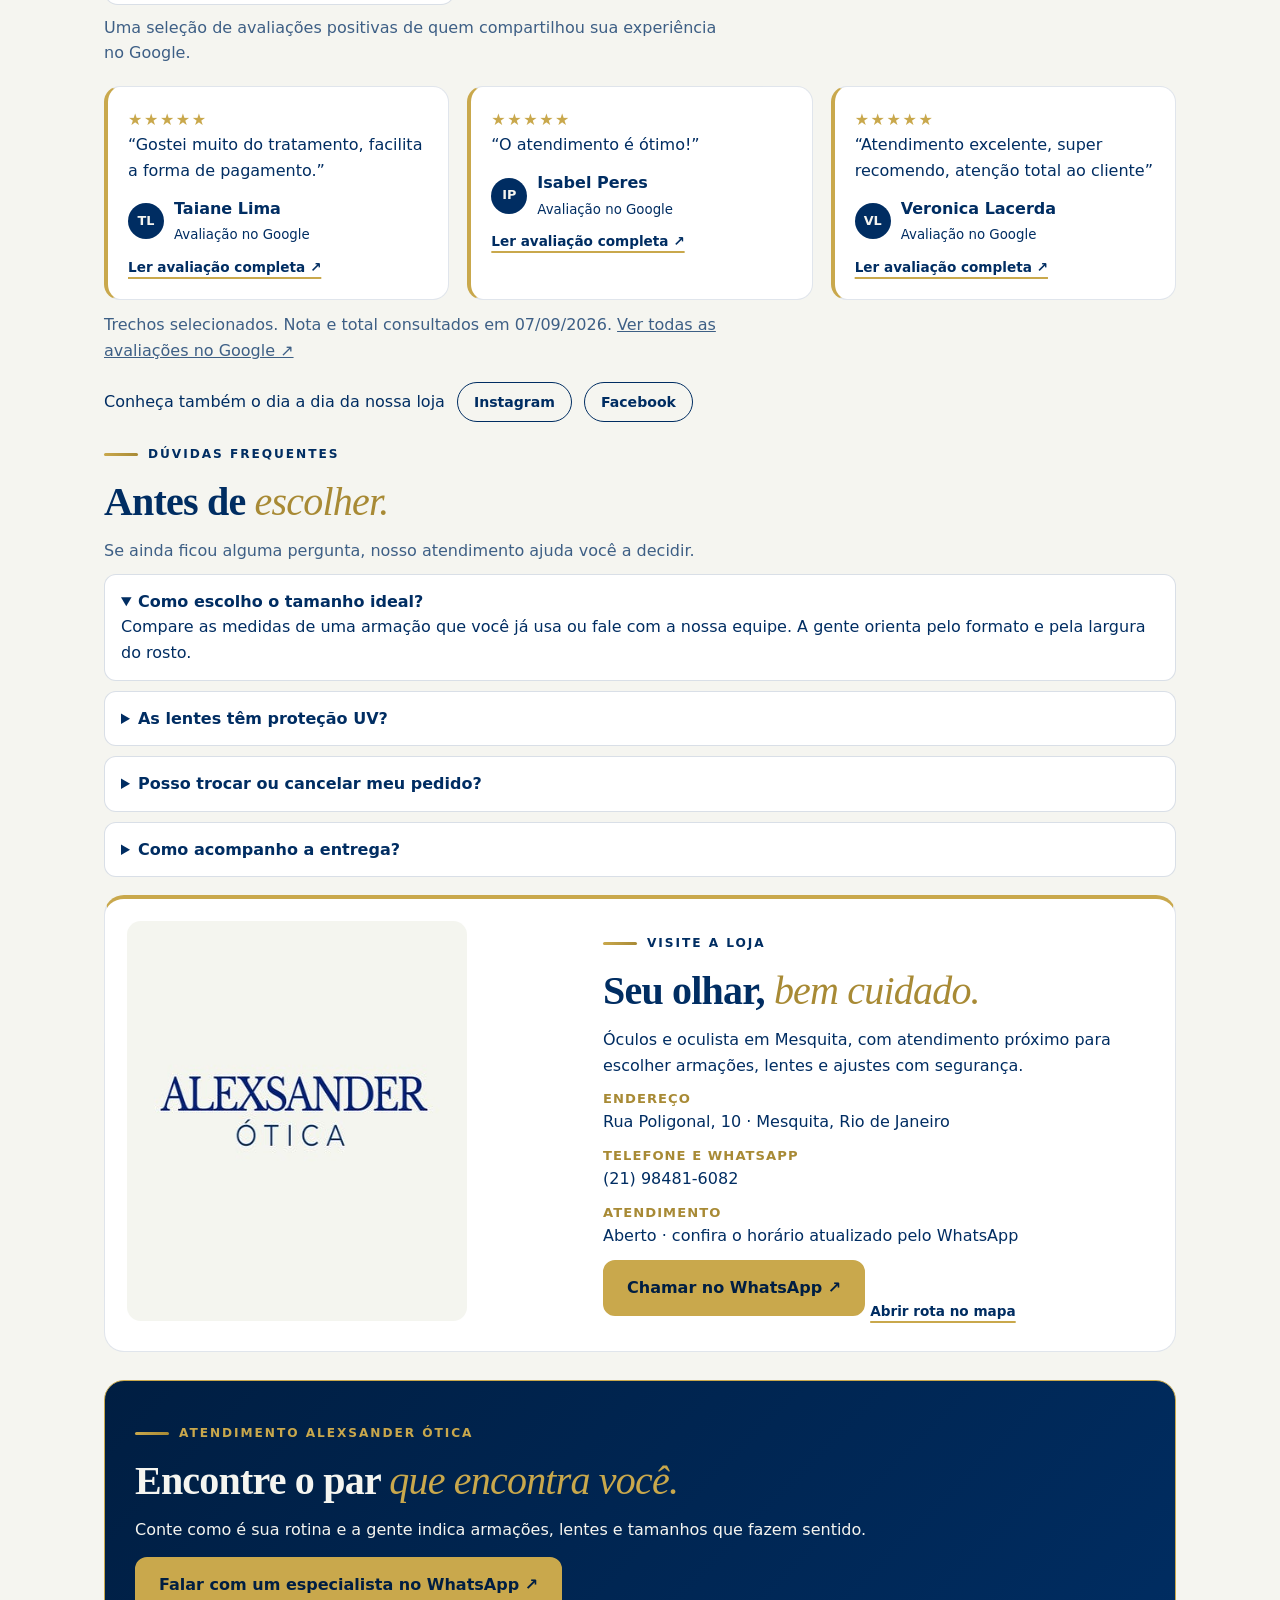
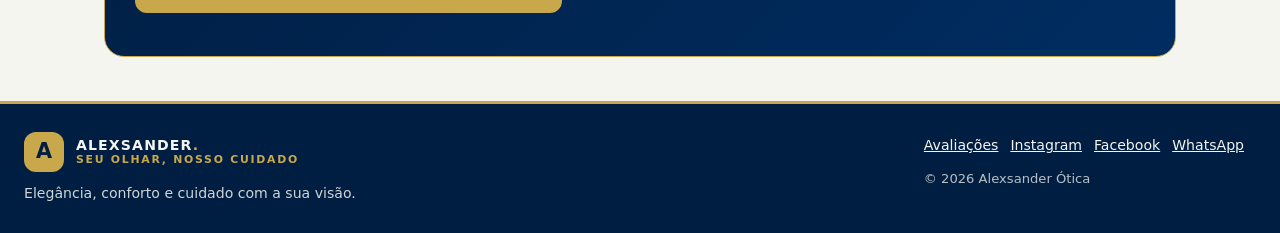
==== commit 6bb0bae6: "Fase 1: selecao de cor por modelo + modal de detalhes com lente e quantidade" ====
--- a/index.html
+++ b/index.html
@@ -120,6 +120,22 @@
 .promo-tag{display:inline-block;background:linear-gradient(135deg,var(--dourado),#b9973f);color:var(--azul2);font-size:.66rem;font-weight:800;letter-spacing:.1em;border-radius:999px;padding:3px 9px;margin-left:6px;vertical-align:middle}
 .empty{display:none;text-align:center;padding:26px;background:#fff;border:1px dashed var(--dourado);border-radius:14px;margin-top:18px}
 .empty.show{display:block}
+/* variantes + modal de detalhes */
+.swatches{display:flex;gap:6px;flex-wrap:wrap;margin-top:8px}
+.swatch{border:1px solid rgba(0,45,98,.3);background:#fff;color:var(--azul);border-radius:999px;padding:3px 10px;font-size:.72rem;font-weight:700;cursor:pointer}
+.swatch[aria-pressed="true"]{background:var(--azul);color:var(--off);border-color:var(--azul)}
+.card img,.card h3{cursor:pointer}
+.opt-label{font-size:.74rem;font-weight:800;text-transform:uppercase;letter-spacing:.1em;color:var(--dourado2);margin:12px 0 2px}
+.modal-backdrop{position:fixed;inset:0;background:rgba(0,20,45,.65);z-index:80;display:grid;place-items:center;padding:18px}
+.modal-backdrop[hidden]{display:none}
+.modal{background:var(--off);border-radius:20px;border-top:4px solid var(--dourado);max-width:720px;width:100%;max-height:90vh;overflow:auto;display:grid;grid-template-columns:1fr 1fr;position:relative}
+.modal img{width:100%;height:100%;min-height:280px;object-fit:cover}
+.modal-info{padding:24px}
+.modal-x{position:absolute;top:10px;right:10px;width:34px;height:34px;border-radius:50%;border:1px solid var(--dourado);background:var(--azul);color:var(--off);font-weight:800;cursor:pointer}
+.qty{display:inline-flex;align-items:center;gap:12px;margin-top:4px;background:#fff;border:1px solid rgba(0,45,98,.25);border-radius:999px;padding:4px 10px}
+.qty button{width:28px;height:28px;border-radius:50%;border:1px solid var(--azul);background:transparent;color:var(--azul);font-weight:800;cursor:pointer}
+.qty span{font-weight:800;min-width:20px;text-align:center}
+@media(max-width:640px){.modal{grid-template-columns:1fr}.modal img{min-height:200px;max-height:260px}}
 .mini-btn{display:inline-block;margin-top:10px;font-size:.85rem;font-weight:700;text-decoration:underline;text-decoration-color:var(--dourado);text-decoration-thickness:2px;text-underline-offset:5px}
 /* lentes */
 .lentes{display:grid;grid-template-columns:repeat(4,1fr);gap:18px;margin-top:22px}
@@ -387,6 +403,25 @@
 </div>
 
 <a class="wpp magnetic" href="https://wa.me/5521984816082">WhatsApp</a>
+<div class="modal-backdrop" id="modal" hidden>
+<div class="modal" role="dialog" aria-modal="true" aria-labelledby="m-nome">
+<button class="modal-x" id="m-fechar" aria-label="Fechar detalhes">✕</button>
+<img id="m-foto" alt=""/>
+<div class="modal-info">
+<small class="cat" id="m-cat"></small>
+<h3 id="m-nome"></h3>
+<p class="meta" id="m-meta"></p>
+<div class="price" id="m-preco"></div>
+<p class="opt-label">Cor da armação</p>
+<div class="swatches" id="m-cores"></div>
+<p class="opt-label">Lente</p>
+<div class="swatches" id="m-lentes"></div>
+<p class="opt-label">Quantidade</p>
+<div class="qty"><button id="m-menos" type="button" aria-label="Diminuir quantidade">−</button><span id="m-qtd">1</span><button id="m-mais" type="button" aria-label="Aumentar quantidade">+</button></div>
+<p style="margin-top:16px"><a class="btn magnetic" id="m-pedir" href="#">Pedir no WhatsApp</a></p>
+</div>
+</div>
+</div>
 <footer>
 <div><a class="brand" href="#topo" style="color:var(--off)"><span class="brand-mark" style="background:var(--dourado);color:var(--azul2)">A</span><span class="brand-name">ALEXSANDER<span class="brand-dot">.</span><span class="slogan-oficial">Seu olhar, nosso cuidado</span></span></a><p style="margin-top:10px;font-size:.88rem;opacity:.85">Elegância, conforto e cuidado com a sua visão.</p></div>
 <div><a href="#avaliacoes">Avaliações</a><a href="https://www.instagram.com/Alexsanderotic" target="_blank" rel="noopener">Instagram</a><a href="https://www.facebook.com/alexsander.otic?locale=pt_BR" target="_blank" rel="noopener">Facebook</a><a href="https://wa.me/5521984816082">WhatsApp</a><p style="margin-top:10px;font-size:.82rem;opacity:.75">© 2026 Alexsander Ótica</p></div>
@@ -423,6 +458,100 @@
       c.addEventListener('mouseleave', function(){ c.style.transform = ''; });
     });
   }
+  // Variantes de cor por modelo + modal de detalhes
+  var CORES = {
+    "Aviador Azul": ["Dourado e azul", "Preto", "Prata"],
+    "Oval Tartaruga": ["Tartaruga", "Preto", "Transparente"],
+    "Retangular Tartaruga": ["Tartaruga", "Preto", "Marrom"],
+    "Clubmaster Marrom": ["Marrom", "Preto"],
+    "Redondo Preto": ["Preto", "Grafite"],
+    "Hexagonal Âmbar": ["Âmbar", "Preto"],
+    "Bali Quadrado": ["Preto", "Tartaruga"],
+    "Redondo Grafite": ["Grafite", "Preto"]
+  };
+  var LENTES = ["Transparente", "Antirreflexo", "Fotossensível", "Polarizada"];
+  var PRECO = {"Aviador Azul": 80, "Oval Tartaruga": 80, "Retangular Tartaruga": 120, "Clubmaster Marrom": 150, "Redondo Preto": 140, "Hexagonal Âmbar": 130, "Bali Quadrado": 150, "Redondo Grafite": 130};
+  var PRECO_DE = {"Aviador Azul": 150, "Oval Tartaruga": 120};
+  function BRL(v){ return "R$ " + v; }
+  function selCor(card){ return card.dataset.selcor || card.dataset.color; }
+  // Linha de cores em cada card
+  document.querySelectorAll('#grade .card').forEach(function(card){
+    var nome = card.dataset.name, cores = CORES[nome] || [card.dataset.color];
+    card.dataset.selcor = cores[0];
+    var box = document.createElement('div');
+    box.className = 'swatches';
+    box.setAttribute('aria-label', 'Cores de ' + nome);
+    cores.forEach(function(cor, i){
+      var b = document.createElement('button');
+      b.type = 'button'; b.className = 'swatch'; b.textContent = cor;
+      b.setAttribute('aria-pressed', i === 0 ? 'true' : 'false');
+      b.addEventListener('click', function(){
+        card.dataset.selcor = cor;
+        box.querySelectorAll('.swatch').forEach(function(x){ x.setAttribute('aria-pressed', x === b ? 'true' : 'false'); });
+        var meta = card.querySelector('.meta');
+        if(meta) meta.textContent = card.dataset.format + ' · ' + cor;
+      });
+      box.appendChild(b);
+    });
+    var meta = card.querySelector('.meta');
+    if(meta) meta.after(box);
+  });
+  // Modal
+  var modal = document.getElementById('modal'), mNome = document.getElementById('m-nome'),
+      mFoto = document.getElementById('m-foto'), mCat = document.getElementById('m-cat'),
+      mMeta = document.getElementById('m-meta'), mPreco = document.getElementById('m-preco'),
+      mCores = document.getElementById('m-cores'), mLentes = document.getElementById('m-lentes'),
+      mQtd = document.getElementById('m-qtd'), mPedir = document.getElementById('m-pedir'),
+      mCor = '', mLente = LENTES[0], mQtdN = 1, mModelo = '', mFotoSrc = '';
+  function precoHTML(nome){
+    var p = PRECO[nome], de = PRECO_DE[nome];
+    return de ? '<span class="old">' + BRL(de) + '</span><strong>' + BRL(p) + '</strong><span class="promo-tag">PROMOÇÃO</span>' : '<strong>' + BRL(p) + '</strong>';
+  }
+  function atualizaPedir(){
+    var total = (PRECO[mModelo] || 0) * mQtdN;
+    mPedir.href = 'https://wa.me/5521984816082?text=' + encodeURIComponent('Olá Alexsander Ótica, quero ' + mQtdN + 'x ' + mModelo + ' (' + mCor + ', lente ' + mLente + ') — ' + BRL(total));
+    mPedir.textContent = 'Pedir ' + mQtdN + 'x no WhatsApp — ' + BRL(total);
+  }
+  function abrirModal(card){
+    mModelo = card.dataset.name; mCor = selCor(card); mLente = LENTES[0]; mQtdN = 1;
+    mFotoSrc = card.querySelector('img').src;
+    mFoto.src = mFotoSrc; mFoto.alt = card.querySelector('img').alt;
+    mCat.textContent = card.querySelector('.cat span').textContent;
+    mNome.textContent = mModelo;
+    mMeta.textContent = card.dataset.format + ' · ' + mCor;
+    mPreco.innerHTML = precoHTML(mModelo);
+    mCores.innerHTML = ''; mLentes.innerHTML = ''; mQtd.textContent = '1';
+    (CORES[mModelo] || [mCor]).forEach(function(cor){
+      var b = document.createElement('button');
+      b.type = 'button'; b.className = 'swatch'; b.textContent = cor;
+      b.setAttribute('aria-pressed', cor === mCor ? 'true' : 'false');
+      b.addEventListener('click', function(){ mCor = cor; mMeta.textContent = card.dataset.format + ' · ' + cor;
+        mCores.querySelectorAll('.swatch').forEach(function(x){ x.setAttribute('aria-pressed', x === b ? 'true' : 'false'); }); atualizaPedir(); });
+      mCores.appendChild(b);
+    });
+    LENTES.forEach(function(l, i){
+      var b = document.createElement('button');
+      b.type = 'button'; b.className = 'swatch'; b.textContent = l;
+      b.setAttribute('aria-pressed', i === 0 ? 'true' : 'false');
+      b.addEventListener('click', function(){ mLente = l;
+        mLentes.querySelectorAll('.swatch').forEach(function(x){ x.setAttribute('aria-pressed', x === b ? 'true' : 'false'); }); atualizaPedir(); });
+      mLentes.appendChild(b);
+    });
+    atualizaPedir();
+    modal.hidden = false;
+    document.getElementById('m-fechar').focus();
+  }
+  function fecharModal(){ modal.hidden = true; }
+  document.getElementById('grade').addEventListener('click', function(e){
+    if(e.target.closest('button, a')) return;
+    var card = e.target.closest('.card');
+    if(card) abrirModal(card);
+  });
+  document.getElementById('m-fechar').addEventListener('click', fecharModal);
+  modal.addEventListener('click', function(e){ if(e.target === modal) fecharModal(); });
+  document.addEventListener('keydown', function(e){ if(e.key === 'Escape' && !modal.hidden) fecharModal(); });
+  document.getElementById('m-mais').addEventListener('click', function(){ mQtdN = Math.min(10, mQtdN + 1); mQtd.textContent = mQtdN; atualizaPedir(); });
+  document.getElementById('m-menos').addEventListener('click', function(){ mQtdN = Math.max(1, mQtdN - 1); mQtd.textContent = mQtdN; atualizaPedir(); });
   // Filtros da coleção
   var tab = 'todos', grade = document.getElementById('grade'), cards = Array.prototype.slice.call(grade.children),
       busca = document.getElementById('busca'), ordem = document.getElementById('ordem'), formato = document.getElementById('formato'),
@@ -440,7 +569,7 @@
   function aplicar(){
     var q = busca.value.trim().toLowerCase(), f = formato.value;
     var vis = cards.filter(function(c){
-      var txt = (c.dataset.name + ' ' + c.dataset.format + ' ' + c.dataset.color + ' ' + c.dataset.cat).toLowerCase();
+      var txt = (c.dataset.name + ' ' + c.dataset.format + ' ' + c.dataset.color + ' ' + (CORES[c.dataset.name] || []).join(' ') + ' ' + c.dataset.cat).toLowerCase();
       return (tab==='todos' || c.dataset.cat===tab) && (!f || c.dataset.format===f) && (!q || txt.indexOf(q) > -1);
     });
     if(ordem.value==='az') vis.sort(function(a,b){ return a.dataset.name.localeCompare(b.dataset.name, 'pt-BR'); });
@@ -451,13 +580,15 @@
     limpar.disabled = !(q || f || tab!=='todos' || ordem.value!=='destaques');
   }
   document.getElementById('limpar2').addEventListener('click', function(){ limpar.click(); });
-  // Orçamento pelo WhatsApp com o nome do modelo e o preço
+  // Orçamento pelo WhatsApp com o nome do modelo, cor e preço
   document.querySelectorAll('[data-orc]').forEach(function(el){
     el.addEventListener('click', function(ev){
       ev.preventDefault();
       var m = el.getAttribute('data-orc');
+      var card = el.closest('.card');
+      var cor = card ? selCor(card) : '';
       var p = el.getAttribute('data-preco') || '';
-      window.open('https://wa.me/5521984816082?text=' + encodeURIComponent('Olá Alexsander Ótica, quero o modelo ' + m + (p ? ' (' + p + ')' : '')), '_blank');
+      window.open('https://wa.me/5521984816082?text=' + encodeURIComponent('Olá Alexsander Ótica, quero o modelo ' + m + (cor ? ' (' + cor + ')' : '') + (p ? ' — ' + p : '')), '_blank');
     });
   });
 })();
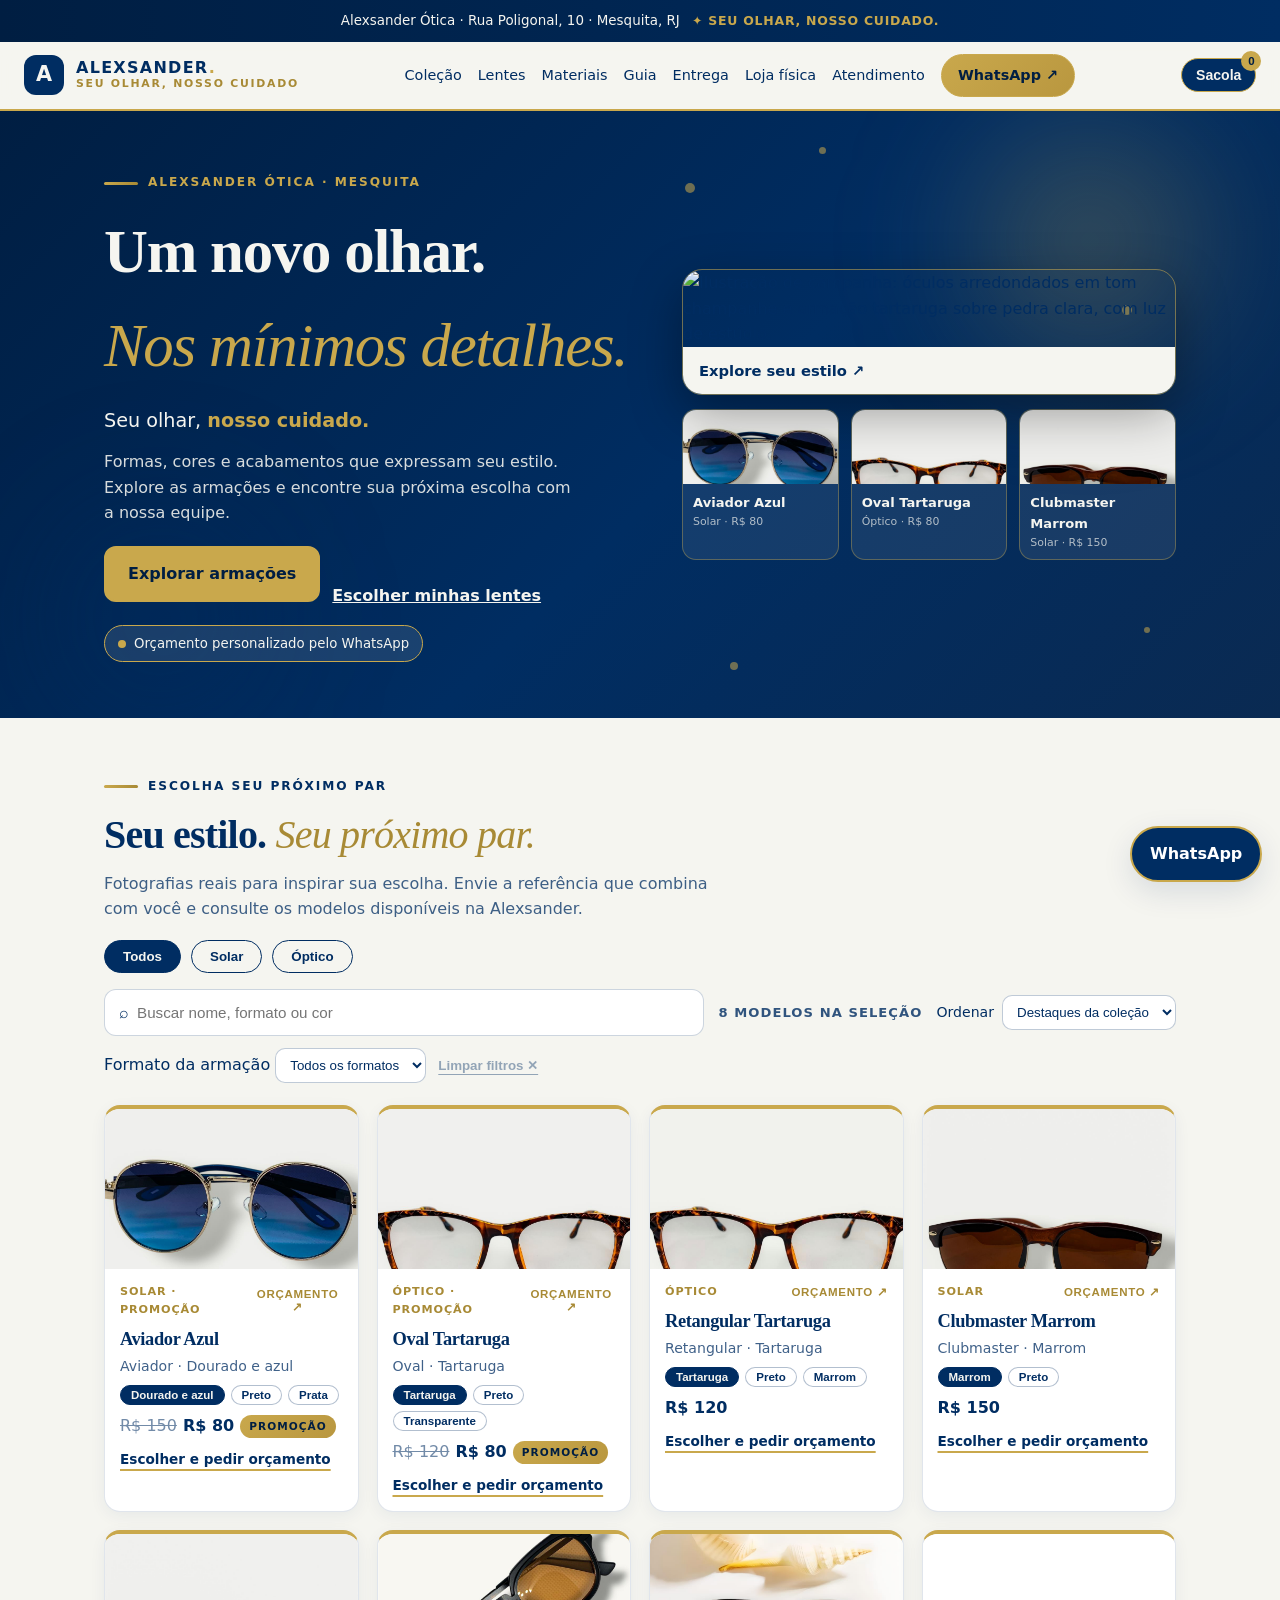
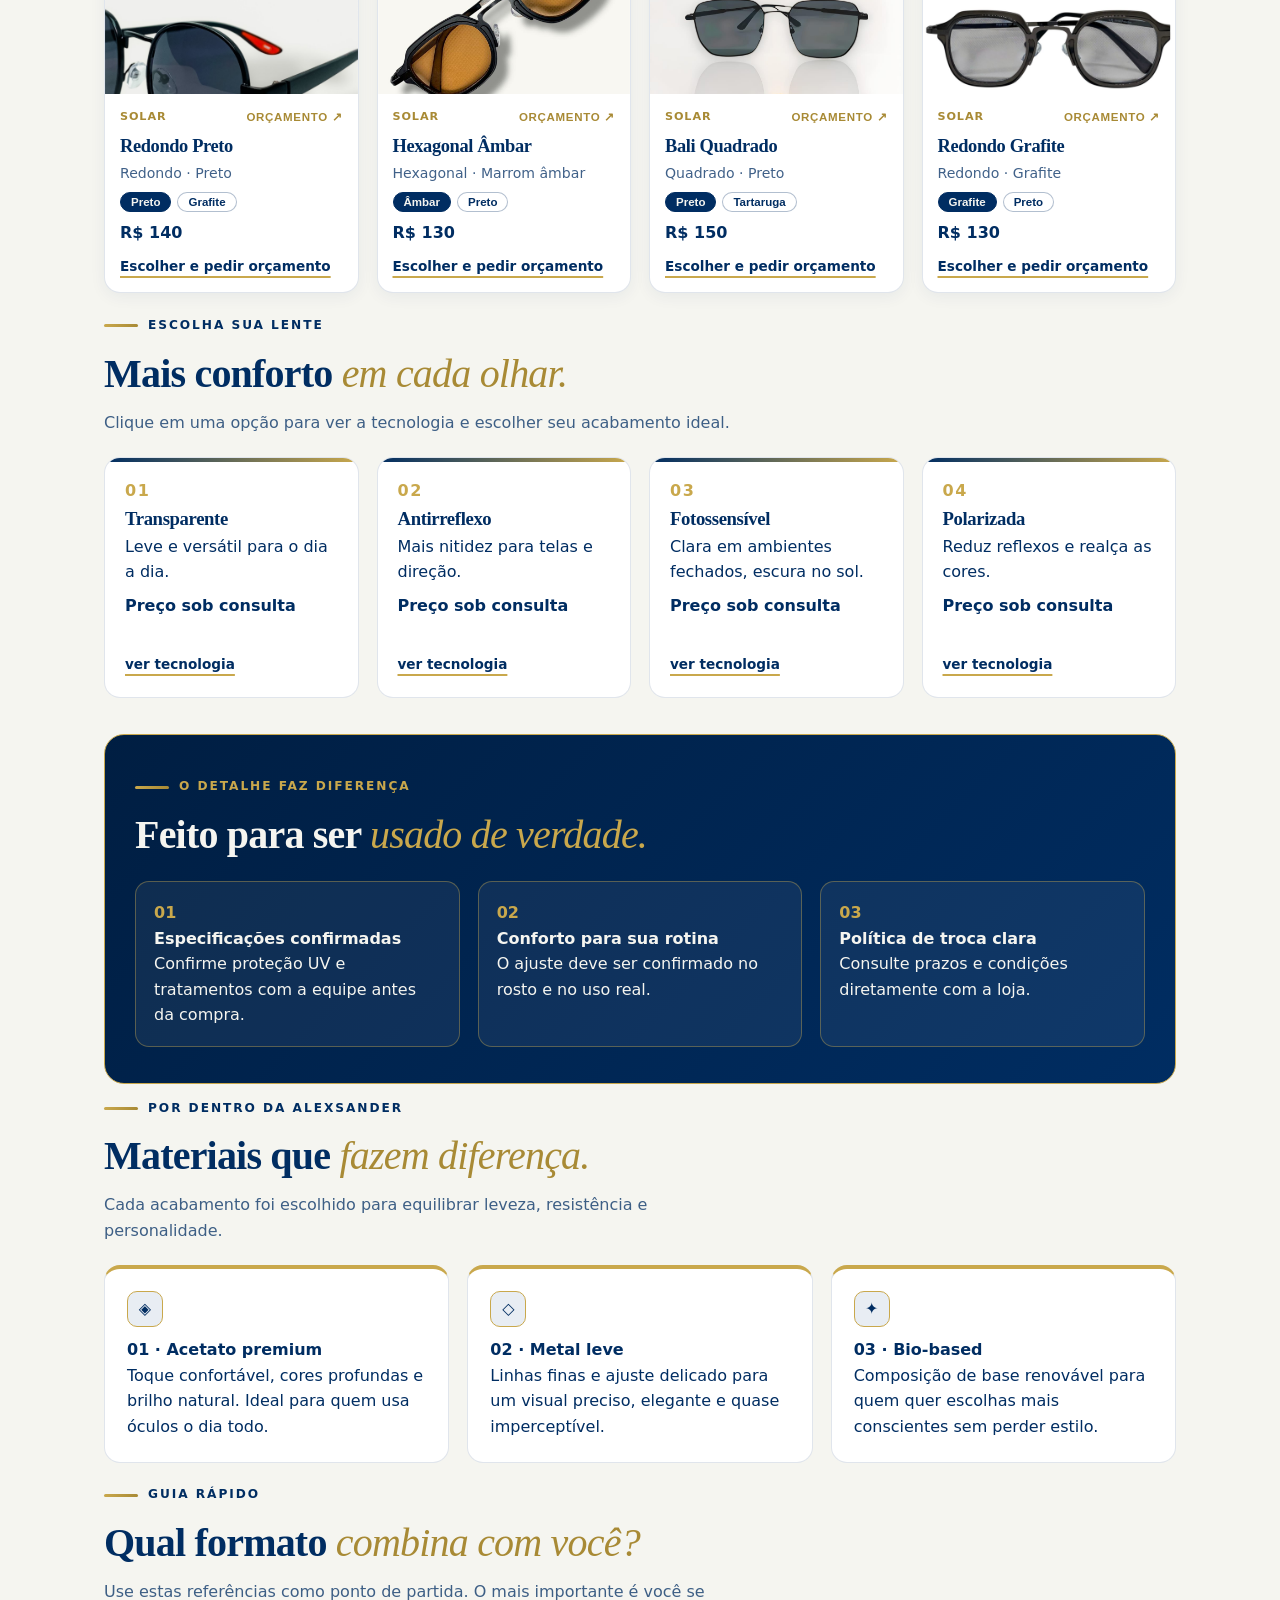
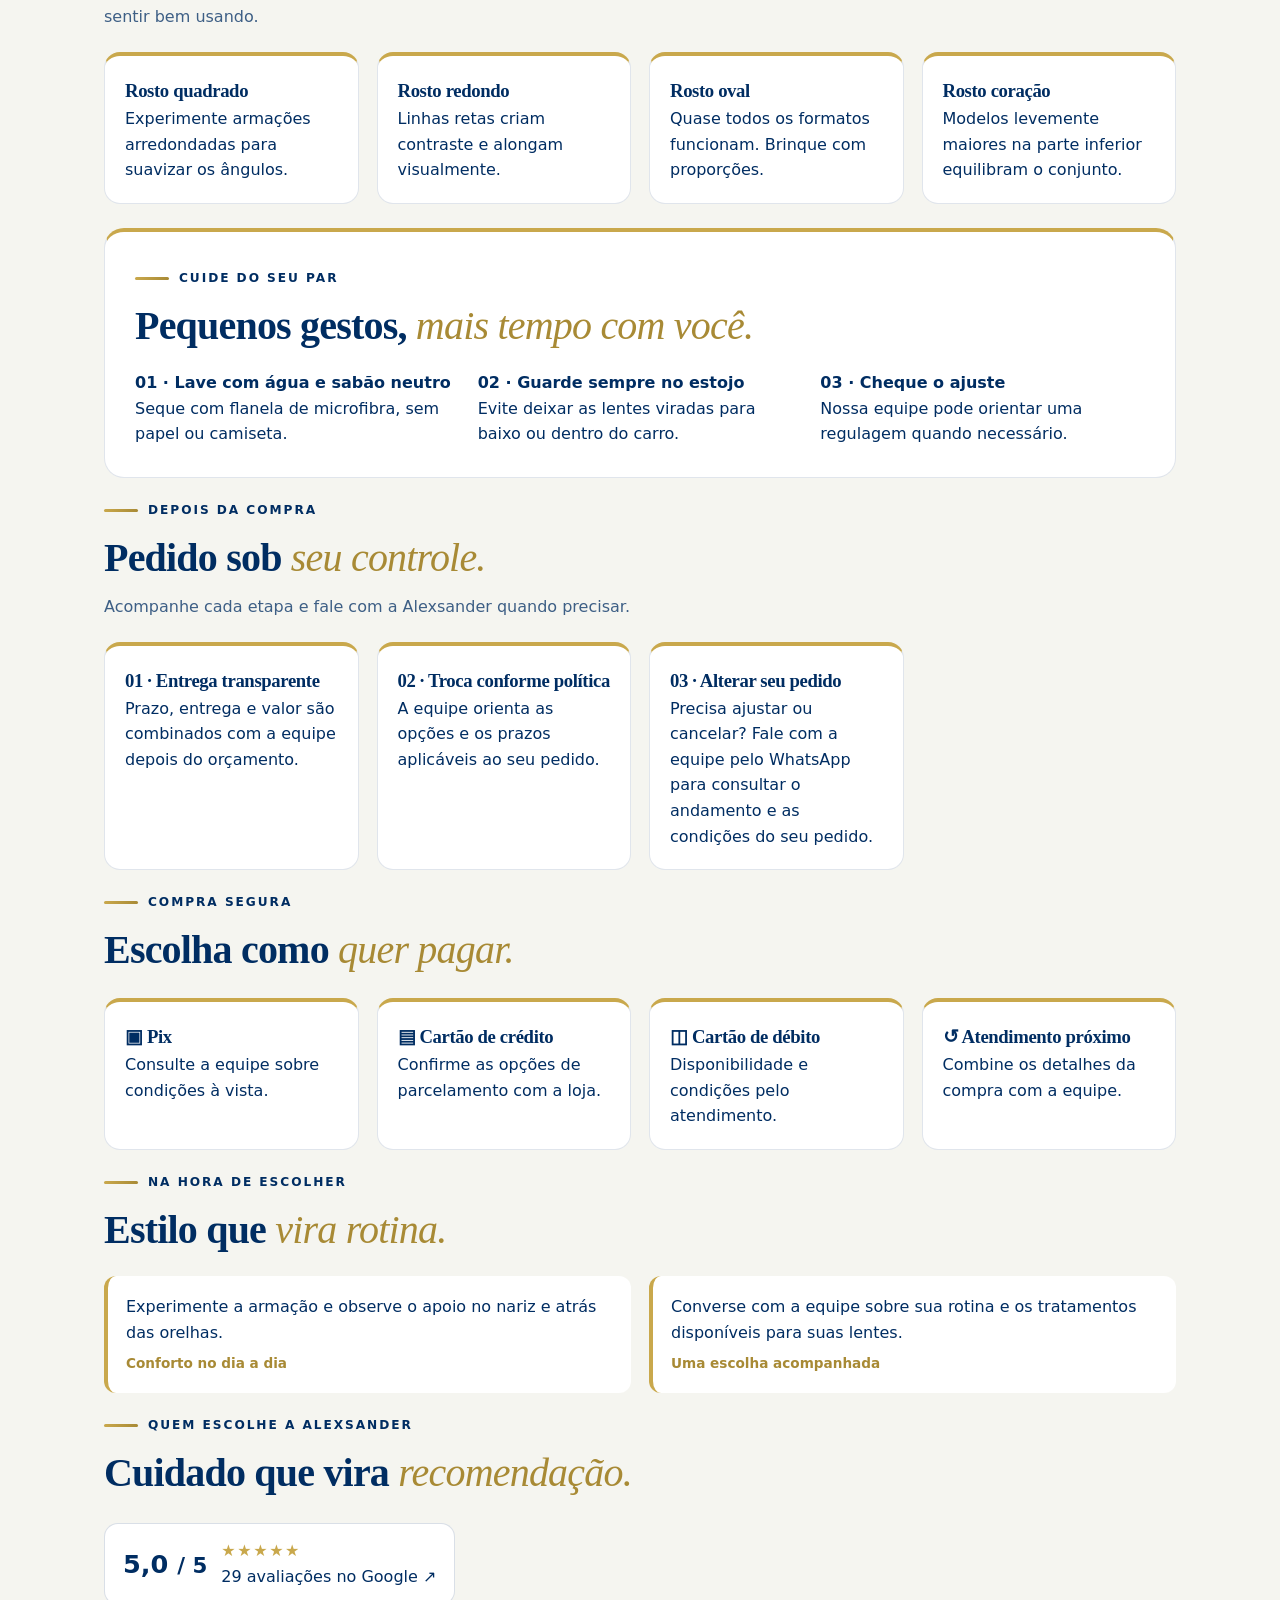
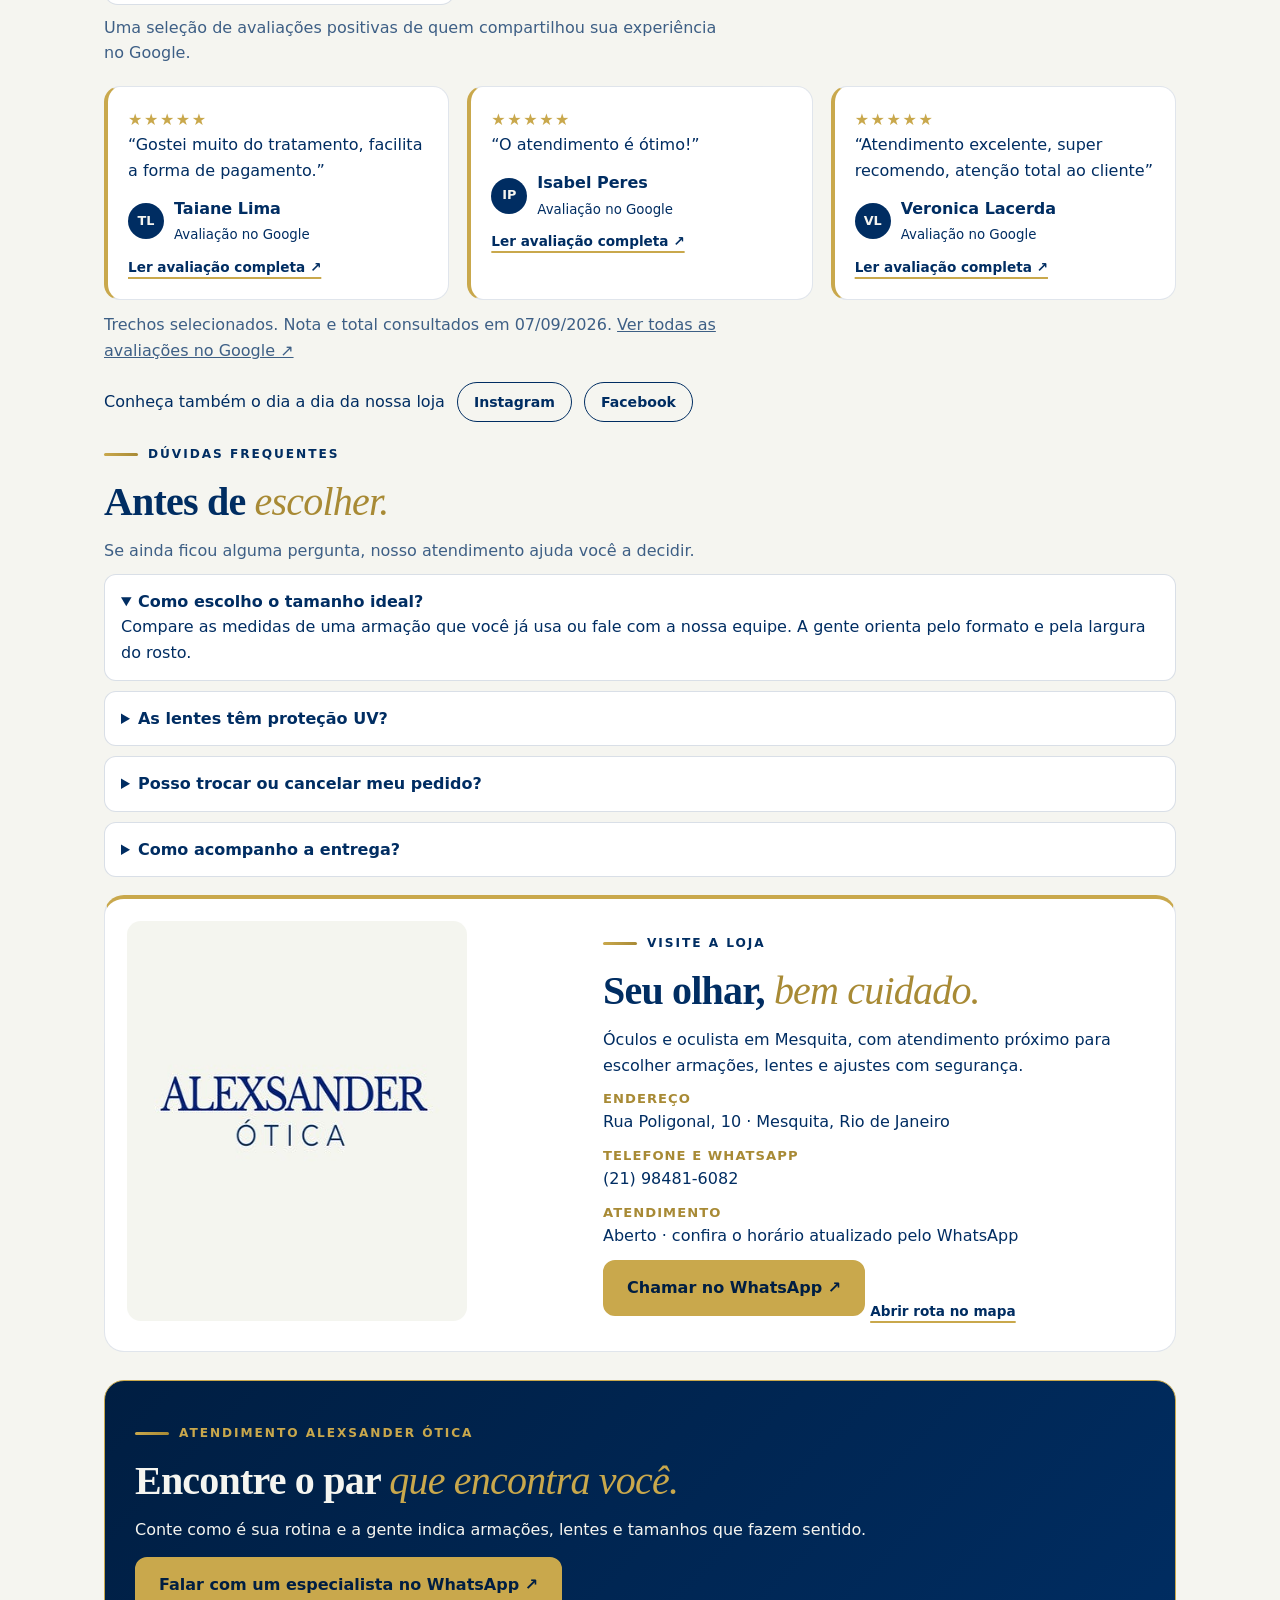
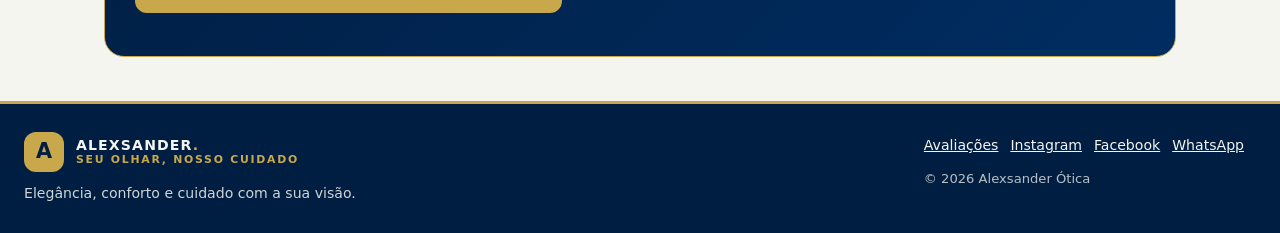
==== commit c2b32c39: "Fase 2: sacola com retirada na loja + checkout pelo WhatsApp" ====
--- a/index.html
+++ b/index.html
@@ -136,6 +136,32 @@
 .qty button{width:28px;height:28px;border-radius:50%;border:1px solid var(--azul);background:transparent;color:var(--azul);font-weight:800;cursor:pointer}
 .qty span{font-weight:800;min-width:20px;text-align:center}
 @media(max-width:640px){.modal{grid-template-columns:1fr}.modal img{min-height:200px;max-height:260px}}
+/* carrinho */
+.cart-btn{position:relative;background:var(--azul);color:var(--off);border:1px solid var(--dourado);border-radius:999px;padding:8px 14px;font-weight:800;cursor:pointer;font-size:.88rem}
+.cart-num{position:absolute;top:-8px;right:-6px;background:var(--dourado);color:var(--azul2);font-size:.72rem;font-weight:800;border-radius:999px;min-width:20px;height:20px;display:grid;place-items:center;padding:0 5px}
+.cart-void{position:fixed;inset:0;background:rgba(0,20,45,.6);z-index:90}
+.cart-void[hidden]{display:none}
+.drawer{position:fixed;top:0;right:0;height:100dvh;width:min(400px,94vw);background:var(--off);z-index:95;display:flex;flex-direction:column;border-left:2px solid var(--dourado);transform:translateX(0);transition:transform .3s ease}
+.cart-void[hidden]+.drawer{transform:translateX(100%)}
+.drawer-head{display:flex;justify-content:space-between;align-items:center;padding:16px 18px;border-bottom:2px solid var(--dourado)}
+.drawer-head h2{font-size:1.3rem;margin:0}
+.drawer-items{flex:1;overflow:auto;padding:14px 18px;display:flex;flex-direction:column;gap:12px}
+.cart-item{display:grid;grid-template-columns:64px 1fr;gap:10px;background:#fff;border:1px solid rgba(0,45,98,.15);border-top:3px solid var(--dourado);border-radius:12px;padding:10px}
+.cart-item img{width:64px;height:64px;object-fit:cover;border-radius:8px}
+.cart-item h4{font-size:.92rem}
+.cart-item small{opacity:.75}
+.cart-item .row{display:flex;justify-content:space-between;align-items:center;margin-top:6px}
+.cart-item .qty{margin:0}
+.rm{background:none;border:none;color:var(--dourado2);font-size:.78rem;font-weight:700;cursor:pointer;text-decoration:underline;text-underline-offset:3px}
+.drawer-foot{padding:16px 18px;border-top:2px solid var(--dourado);background:#fff}
+.pickup{background:var(--azul-soft);border:1px solid var(--dourado);border-radius:10px;padding:10px 12px;font-size:.84rem;margin-bottom:10px}
+.pickup strong{color:var(--azul)}
+.total-line{display:flex;justify-content:space-between;font-weight:800;font-size:1.05rem;margin:8px 0 12px}
+.nome-input{width:100%;border:1px solid rgba(0,45,98,.3);border-radius:10px;padding:10px 12px;margin-bottom:10px;font-size:.92rem;color:var(--azul)}
+.checkout{width:100%;text-align:center}
+.toast{position:fixed;bottom:76px;left:50%;transform:translateX(-50%) translateY(20px);background:var(--azul);color:var(--off);border:1px solid var(--dourado);border-radius:999px;padding:10px 18px;font-size:.88rem;font-weight:700;z-index:120;opacity:0;pointer-events:none;transition:opacity .3s,transform .3s}
+.toast.show{opacity:1;transform:translateX(-50%) translateY(0)}
+.btn-outline{display:inline-block;margin-top:8px;color:var(--azul);font-weight:700;font-size:.88rem}
 .mini-btn{display:inline-block;margin-top:10px;font-size:.85rem;font-weight:700;text-decoration:underline;text-decoration-color:var(--dourado);text-decoration-thickness:2px;text-underline-offset:5px}
 /* lentes */
 .lentes{display:grid;grid-template-columns:repeat(4,1fr);gap:18px;margin-top:22px}
@@ -210,6 +236,7 @@
 <header>
 <a class="brand" href="#topo"><span class="brand-mark">A</span><span class="brand-name">ALEXSANDER<span class="brand-dot">.</span><span class="slogan-oficial">Seu olhar, nosso cuidado</span></span></a>
 <nav><a href="#colecao">Coleção</a><a href="#lentes">Lentes</a><a href="#materiais">Materiais</a><a href="#guia">Guia</a><a href="#entrega">Entrega</a><a href="#loja">Loja física</a><a href="#contato">Atendimento</a><a class="cta" href="https://wa.me/5521984816082?text=Ol%C3%A1%20Alexsander%20%C3%93tica">WhatsApp ↗</a></nav>
+<button class="cart-btn magnetic" id="cart-abrir" type="button" aria-label="Abrir carrinho de compras">Sacola <span class="cart-num" id="cart-num">0</span></button>
 </header>
 
 <section class="hero parallax" data-speed="0.05" id="topo">
@@ -418,7 +445,8 @@
 <div class="swatches" id="m-lentes"></div>
 <p class="opt-label">Quantidade</p>
 <div class="qty"><button id="m-menos" type="button" aria-label="Diminuir quantidade">−</button><span id="m-qtd">1</span><button id="m-mais" type="button" aria-label="Aumentar quantidade">+</button></div>
-<p style="margin-top:16px"><a class="btn magnetic" id="m-pedir" href="#">Pedir no WhatsApp</a></p>
+<p style="margin-top:16px"><button class="btn magnetic" id="m-add" type="button" style="width:100%">Adicionar à sacola</button></p>
+<p><a class="btn-outline" id="m-pedir" href="#">ou pedir direto no WhatsApp</a></p>
 </div>
 </div>
 </div>
@@ -427,6 +455,19 @@
 <div><a href="#avaliacoes">Avaliações</a><a href="https://www.instagram.com/Alexsanderotic" target="_blank" rel="noopener">Instagram</a><a href="https://www.facebook.com/alexsander.otic?locale=pt_BR" target="_blank" rel="noopener">Facebook</a><a href="https://wa.me/5521984816082">WhatsApp</a><p style="margin-top:10px;font-size:.82rem;opacity:.75">© 2026 Alexsander Ótica</p></div>
 </footer>
 
+<div class="cart-void" id="cart-void" hidden></div>
+<aside class="drawer" id="drawer" aria-label="Sacola de compras" aria-hidden="true">
+<div class="drawer-head"><h2>Sua sacola</h2><button class="modal-x" id="cart-fechar" type="button" aria-label="Fechar sacola" style="position:static">✕</button></div>
+<div class="drawer-items" id="cart-items"></div>
+<div class="drawer-foot">
+<div class="pickup"><strong>Retirada na loja</strong><br/>Rua Poligonal, 10 · Mesquita, RJ<br/>Por enquanto sem entrega — você busca seu pedido na loja.</div>
+<div class="total-line"><span>Total</span><span id="cart-total">R$ 0</span></div>
+<label class="opt-label" for="cli-nome">Seu nome para o pedido</label>
+<input class="nome-input" id="cli-nome" type="text" name="nome" placeholder="Ex.: Maria Silva" autocomplete="name"/>
+<a class="btn magnetic checkout" id="cart-enviar" href="#">Finalizar no WhatsApp</a>
+</div>
+</aside>
+<div class="toast" id="toast" role="status" aria-live="polite"></div>
 <script>
 (function(){
   var reduce = window.matchMedia('(prefers-reduced-motion: reduce)').matches;
@@ -591,6 +632,74 @@
       window.open('https://wa.me/5521984816082?text=' + encodeURIComponent('Olá Alexsander Ótica, quero o modelo ' + m + (cor ? ' (' + cor + ')' : '') + (p ? ' — ' + p : '')), '_blank');
     });
   });
+  // Sacola (carrinho) com retirada na loja — sem entrega por enquanto
+  var LS = 'alexsander_sacola_v1', sacola = [];
+  try { sacola = JSON.parse(localStorage.getItem(LS) || '[]'); } catch(e){ sacola = []; }
+  function salvaSacola(){ try { localStorage.setItem(LS, JSON.stringify(sacola)); } catch(e){} }
+  var cartVoid = document.getElementById('cart-void'), drawer = document.getElementById('drawer'),
+      cartItems = document.getElementById('cart-items'), cartTotal = document.getElementById('cart-total'),
+      cartNum = document.getElementById('cart-num'), cliNome = document.getElementById('cli-nome'),
+      toast = document.getElementById('toast'), toastT = null;
+  try { cliNome.value = localStorage.getItem('alexsander_nome') || ''; } catch(e){}
+  function mostraToast(msg){
+    toast.textContent = msg; toast.classList.add('show');
+    clearTimeout(toastT); toastT = setTimeout(function(){ toast.classList.remove('show'); }, 2600);
+  }
+  function fotoDe(modelo){
+    var img = document.querySelector('#grade .card[data-name="' + modelo + '"] img');
+    return img ? img.src : './loja-perfil.png';
+  }
+  function totalSacola(){ return sacola.reduce(function(s, it){ return s + (PRECO[it.modelo] || 0) * it.qtd; }, 0); }
+  function renderSacola(){
+    var n = sacola.reduce(function(s, it){ return s + it.qtd; }, 0);
+    cartNum.textContent = n;
+    cartTotal.textContent = BRL(totalSacola());
+    cartItems.innerHTML = '';
+    if(!sacola.length){
+      cartItems.innerHTML = '<p class="section-note">Sua sacola está vazia. Explore a coleção e adicione seus modelos.</p>';
+    }
+    sacola.forEach(function(it, idx){
+      var div = document.createElement('div');
+      div.className = 'cart-item';
+      div.innerHTML = '<img alt=""/><div><h4></h4><small></small><div class="row"><div class="qty"><button type="button" aria-label="Diminuir">−</button><span></span><button type="button" aria-label="Aumentar">+</button></div><strong></strong></div><button type="button" class="rm">Remover</button></div>';
+      div.querySelector('img').src = fotoDe(it.modelo);
+      div.querySelector('img').alt = it.modelo;
+      div.querySelector('h4').textContent = it.modelo;
+      div.querySelector('small').textContent = it.cor + ' · lente ' + it.lente;
+      div.querySelector('.qty span').textContent = it.qtd;
+      div.querySelector('.row strong').textContent = BRL((PRECO[it.modelo] || 0) * it.qtd);
+      var btns = div.querySelectorAll('.qty button');
+      btns[0].addEventListener('click', function(){ it.qtd--; if(it.qtd < 1) sacola.splice(idx, 1); salvaSacola(); renderSacola(); });
+      btns[1].addEventListener('click', function(){ it.qtd = Math.min(10, it.qtd + 1); salvaSacola(); renderSacola(); });
+      div.querySelector('.rm').addEventListener('click', function(){ sacola.splice(idx, 1); salvaSacola(); renderSacola(); });
+      cartItems.appendChild(div);
+    });
+    var linhas = sacola.map(function(it){ return it.qtd + 'x ' + it.modelo + ' (' + it.cor + ', lente ' + it.lente + ') — ' + BRL((PRECO[it.modelo] || 0) * it.qtd); });
+    var nome = cliNome.value.trim();
+    document.getElementById('cart-enviar').href = 'https://wa.me/5521984816082?text=' + encodeURIComponent('Olá Alexsander Ótica, meu pedido (RETIRADA NA LOJA — Rua Poligonal, 10 · Mesquita):\n' + linhas.join('\n') + '\nTotal: ' + BRL(totalSacola()) + (nome ? '\nNome: ' + nome : ''));
+  }
+  function abrirSacola(){ cartVoid.hidden = false; drawer.setAttribute('aria-hidden', 'false'); renderSacola(); }
+  function fecharSacola(){ cartVoid.hidden = true; drawer.setAttribute('aria-hidden', 'true'); }
+  document.getElementById('cart-abrir').addEventListener('click', abrirSacola);
+  document.getElementById('cart-fechar').addEventListener('click', fecharSacola);
+  cartVoid.addEventListener('click', fecharSacola);
+  document.addEventListener('keydown', function(e){ if(e.key === 'Escape' && !cartVoid.hidden) fecharSacola(); });
+  cliNome.addEventListener('input', function(){ try { localStorage.setItem('alexsander_nome', cliNome.value); } catch(e){} renderSacola(); });
+  document.getElementById('cart-enviar').addEventListener('click', function(e){
+    if(!sacola.length){ e.preventDefault(); mostraToast('Sua sacola está vazia'); return; }
+    if(!cliNome.value.trim()){ e.preventDefault(); cliNome.focus(); mostraToast('Digite seu nome para o pedido'); return; }
+    sacola = []; salvaSacola(); renderSacola(); fecharSacola();
+    mostraToast('Pedido enviado! Retire na loja.');
+  });
+  document.getElementById('m-add').addEventListener('click', function(){
+    var achou = null;
+    sacola.forEach(function(it){ if(it.modelo === mModelo && it.cor === mCor && it.lente === mLente) achou = it; });
+    if(achou){ achou.qtd = Math.min(10, achou.qtd + mQtdN); }
+    else { sacola.push({modelo: mModelo, cor: mCor, lente: mLente, qtd: mQtdN}); }
+    salvaSacola(); renderSacola(); fecharModal();
+    mostraToast(mModelo + ' na sacola!');
+  });
+  renderSacola();
 })();
 </script>
 </body>
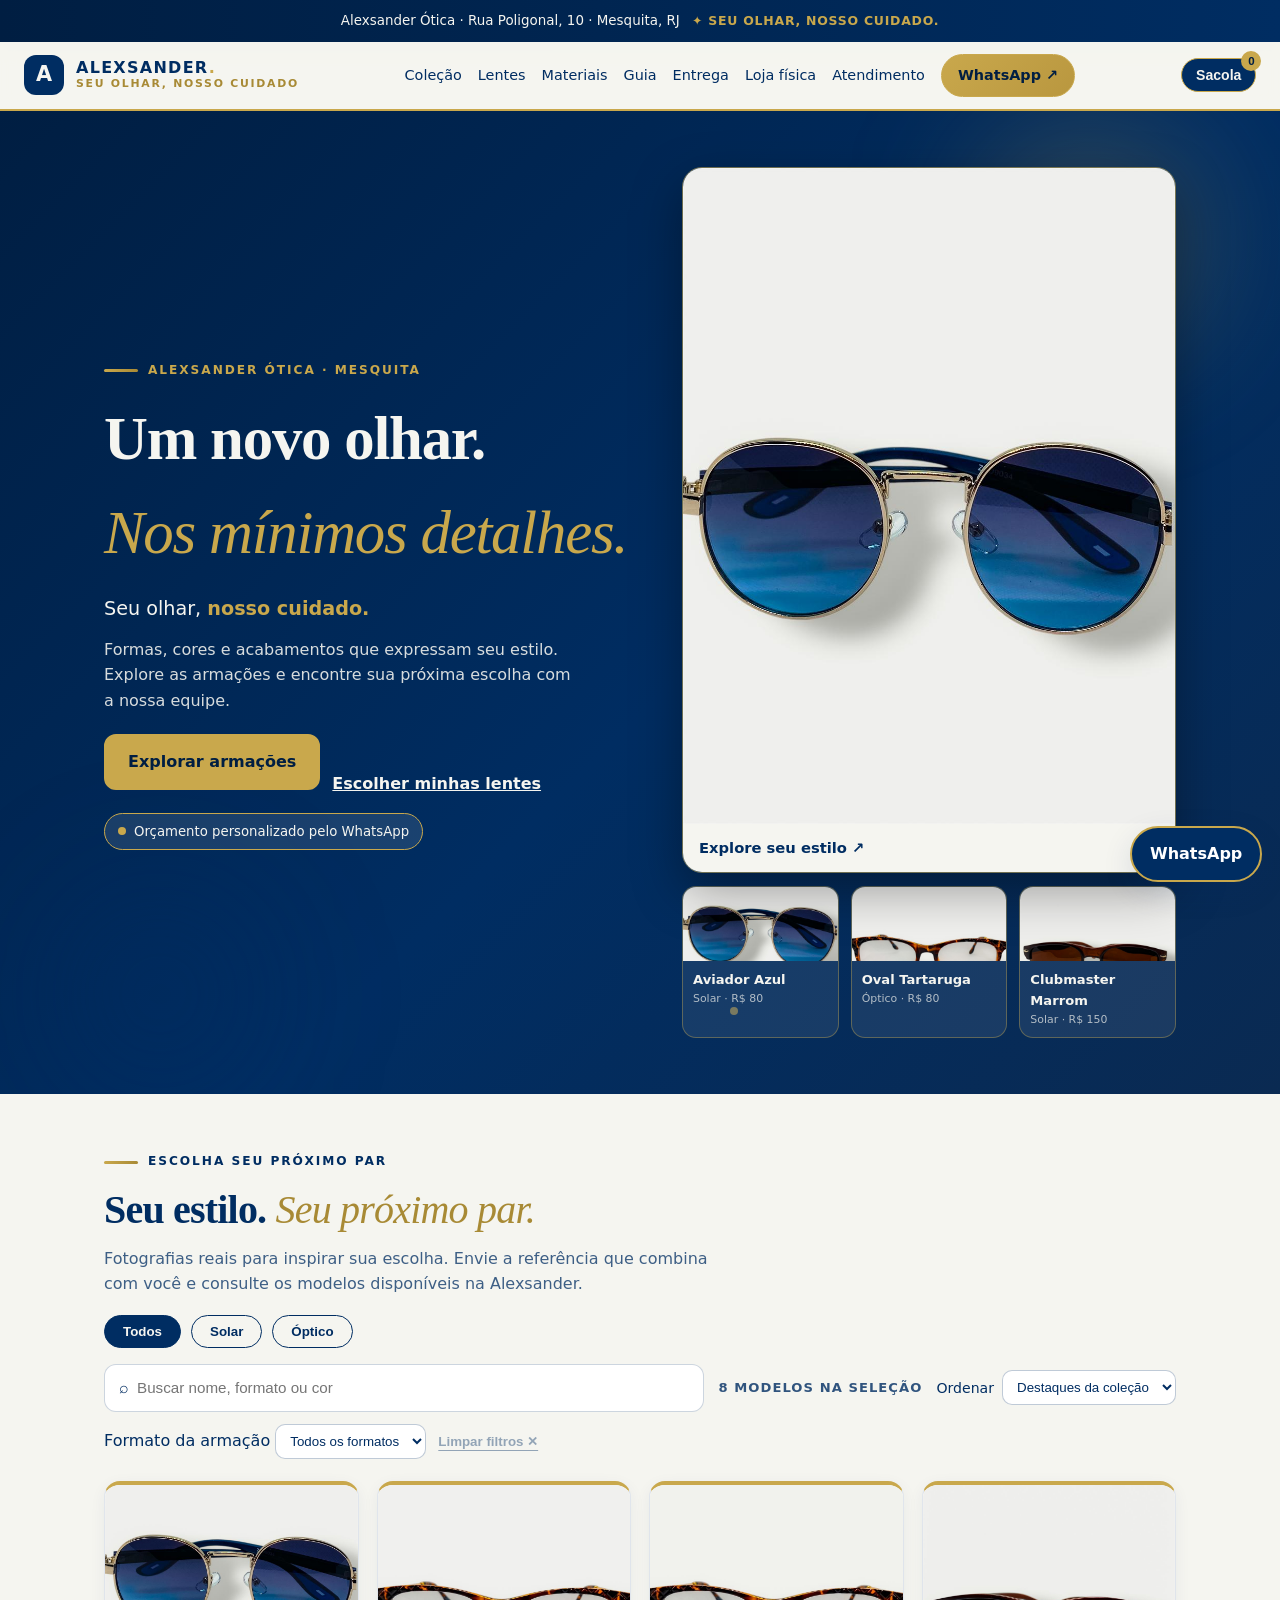
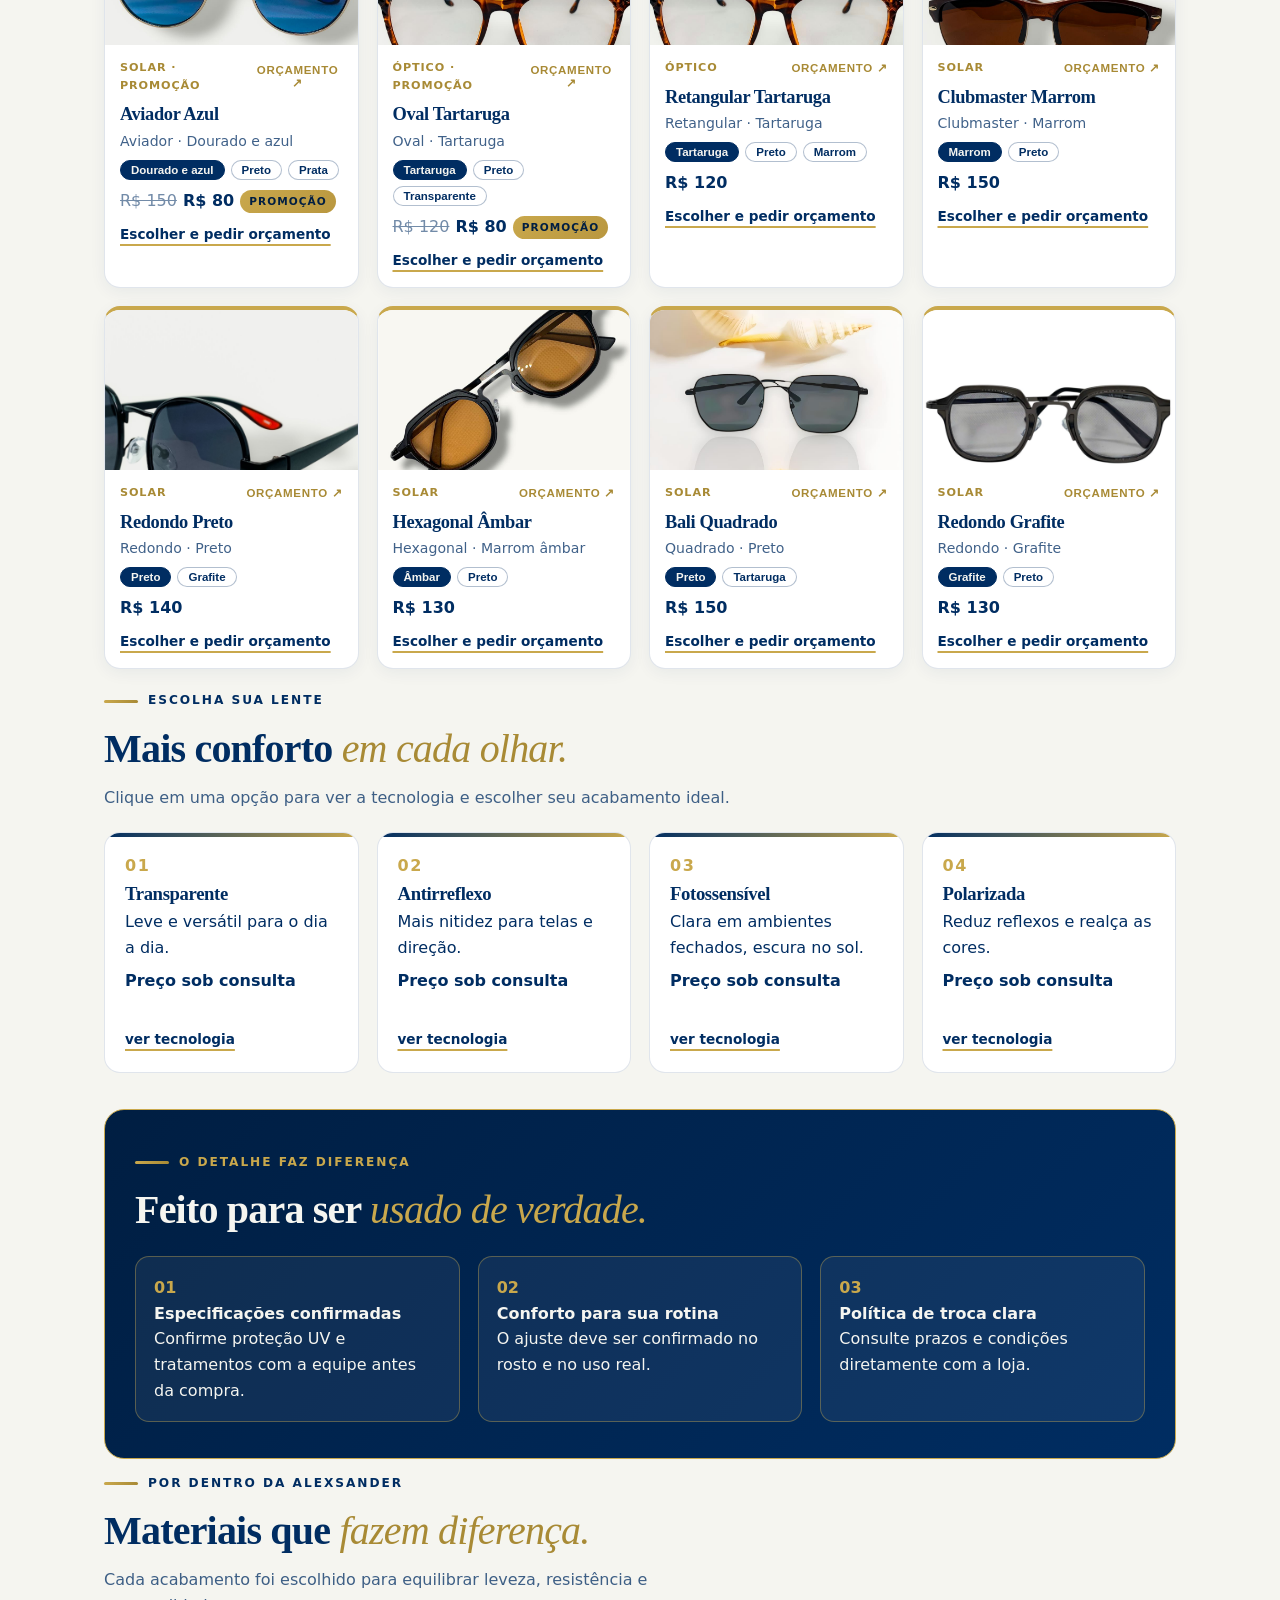
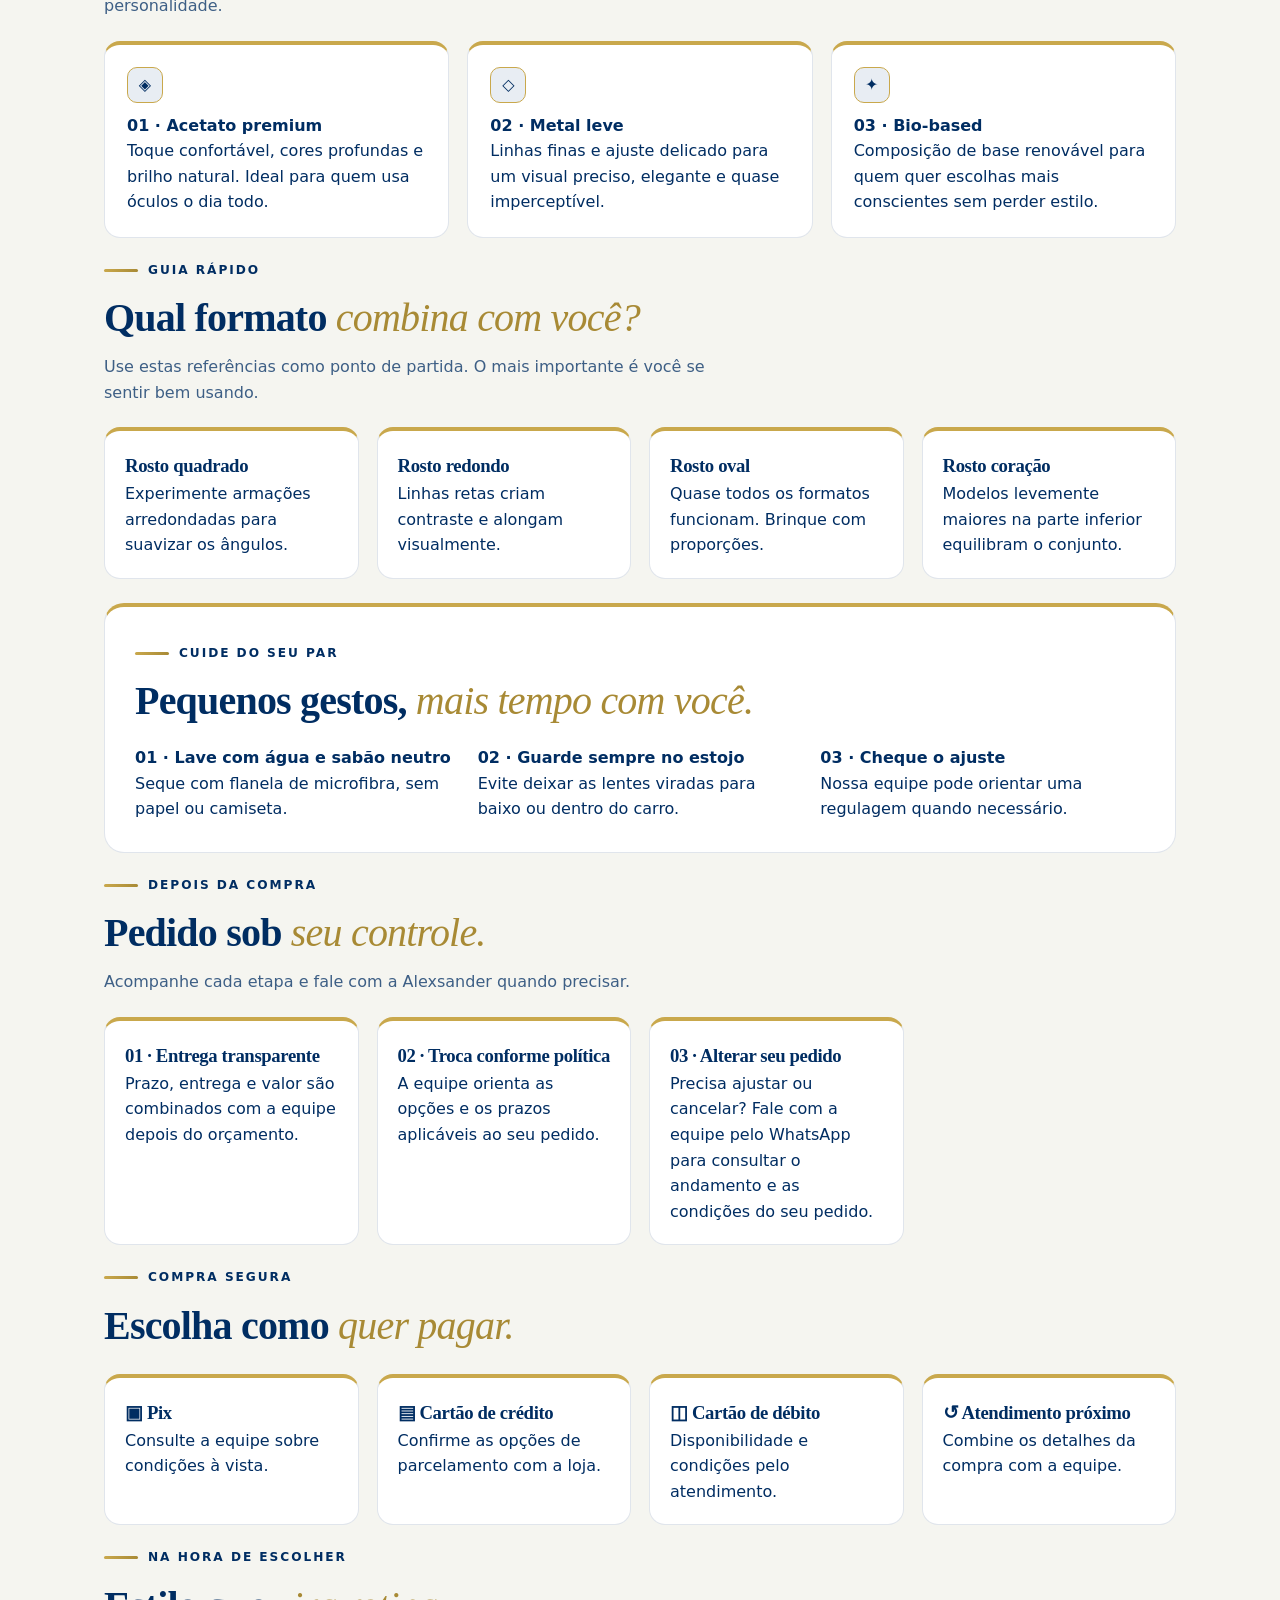
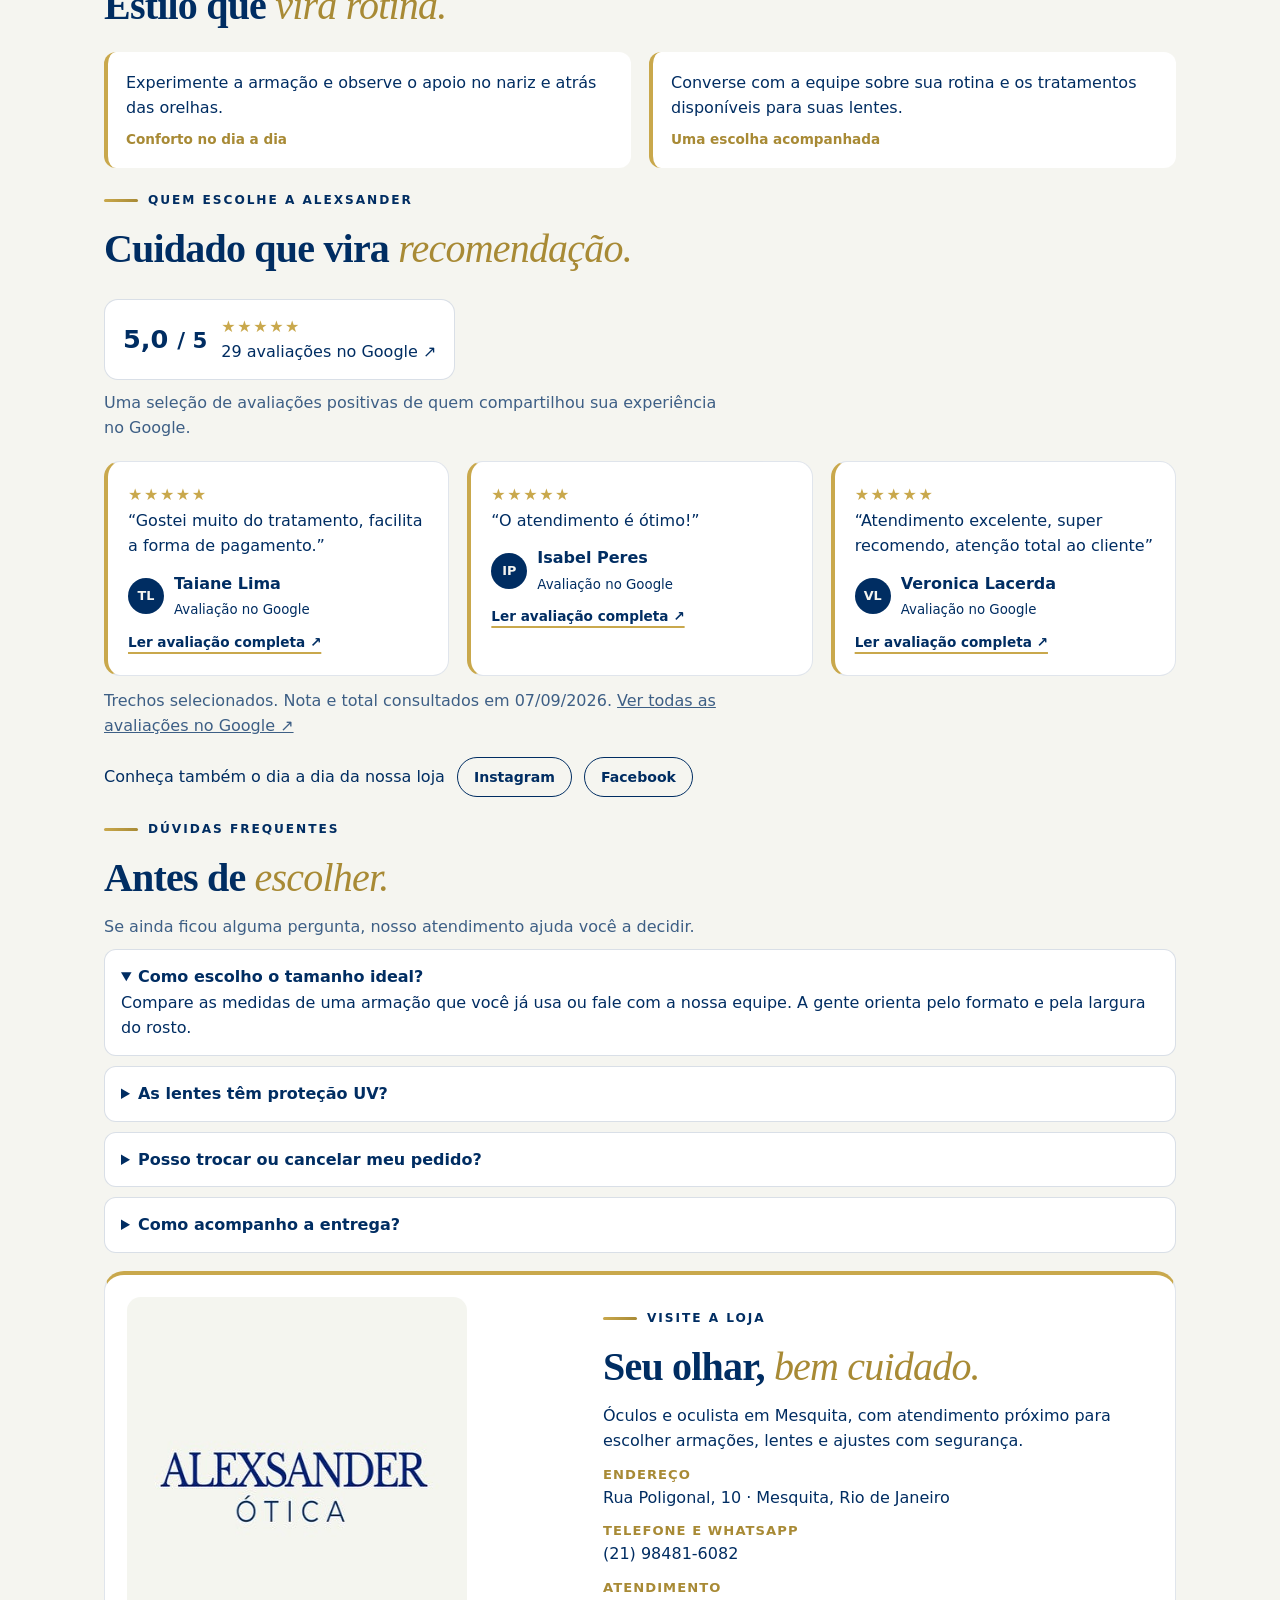
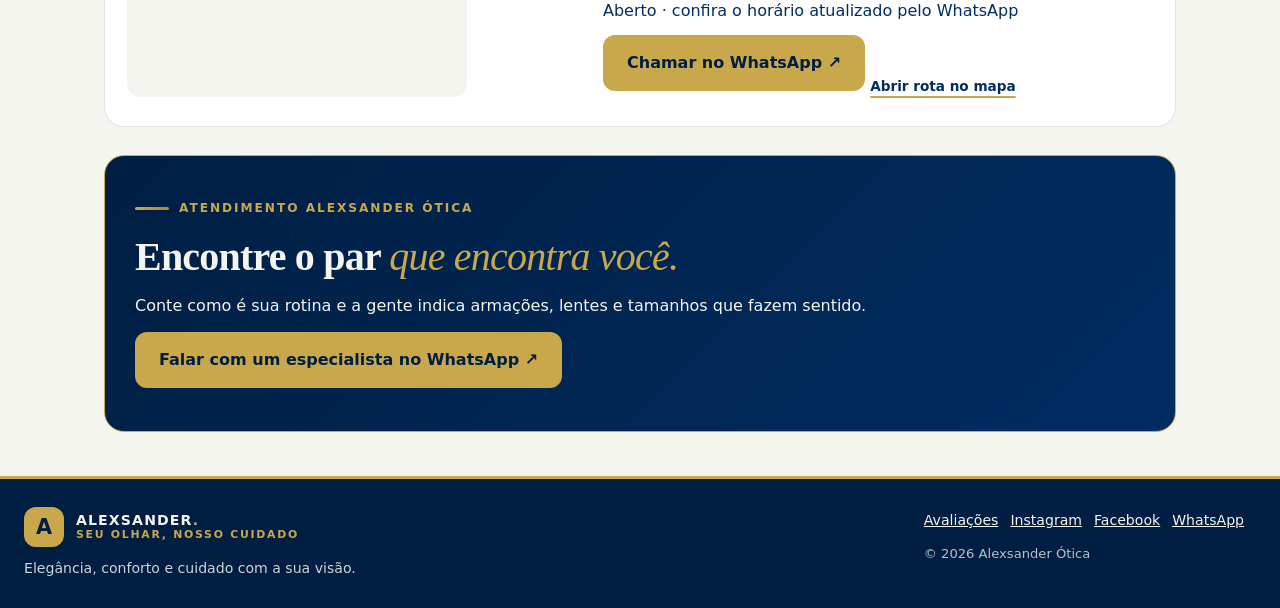
==== commit 795ab912: "Fase 3: correcoes de seguranca e acessibilidade (focus trap, validacao, keyboard)" ====
--- a/index.html
+++ b/index.html
@@ -253,7 +253,7 @@
 <div><span class="badge"><i></i>Orçamento personalizado pelo WhatsApp</span></div>
 </div>
 <div class="hero-media-col reveal reveal-right">
-<a class="hero-campaign tilt" href="#colecao"><img src="https://alexsander-otica.passosnikolas5.workers.dev/campaigns/eyewear-editorial.jpg" alt="Ilustração de campanha: óculos arredondados em tom champanhe e armação tartaruga sobre pedra clara, com luz de estúdio."/><span>Explore seu estilo ↗</span></a>
+<a class="hero-campaign tilt" href="#colecao"><img src="https://alexsander-otica.passosnikolas5.workers.dev/campaigns/eyewear-editorial.jpg" alt="Ilustração de campanha: óculos arredondados em tom champanhe e armação tartaruga sobre pedra clara, com luz de estúdio." onerror="this.onerror=null;this.src='./fotos/solar-aviador-azul.jpg'"/><span>Explore seu estilo ↗</span></a>
 <div class="hero-picks">
 <a href="#colecao"><img src="./fotos/solar-aviador-azul.jpg" alt="Óculos de sol Aviador Azul." loading="lazy"/><span>Aviador Azul<small>Solar · R$ 80</small></span></a>
 <a href="#colecao"><img src="./fotos/optico-oval-tartaruga.jpg" alt="Óculos de grau Oval Tartaruga." loading="lazy"/><span>Oval Tartaruga<small>Óptico · R$ 80</small></span></a>
@@ -456,14 +456,14 @@
 </footer>
 
 <div class="cart-void" id="cart-void" hidden></div>
-<aside class="drawer" id="drawer" aria-label="Sacola de compras" aria-hidden="true">
+<aside class="drawer" id="drawer" role="dialog" aria-modal="true" aria-label="Sacola de compras" aria-hidden="true" inert>
 <div class="drawer-head"><h2>Sua sacola</h2><button class="modal-x" id="cart-fechar" type="button" aria-label="Fechar sacola" style="position:static">✕</button></div>
 <div class="drawer-items" id="cart-items"></div>
 <div class="drawer-foot">
 <div class="pickup"><strong>Retirada na loja</strong><br/>Rua Poligonal, 10 · Mesquita, RJ<br/>Por enquanto sem entrega — você busca seu pedido na loja.</div>
 <div class="total-line"><span>Total</span><span id="cart-total">R$ 0</span></div>
 <label class="opt-label" for="cli-nome">Seu nome para o pedido</label>
-<input class="nome-input" id="cli-nome" type="text" name="nome" placeholder="Ex.: Maria Silva" autocomplete="name"/>
+<input class="nome-input" id="cli-nome" type="text" name="nome" maxlength="60" placeholder="Ex.: Maria Silva" autocomplete="name"/>
 <a class="btn magnetic checkout" id="cart-enviar" href="#">Finalizar no WhatsApp</a>
 </div>
 </aside>
@@ -536,6 +536,15 @@
     });
     var meta = card.querySelector('.meta');
     if(meta) meta.after(box);
+    var foto = card.querySelector('img');
+    if(foto){
+      foto.tabIndex = 0;
+      foto.setAttribute('role', 'button');
+      foto.setAttribute('aria-label', 'Ver detalhes de ' + nome);
+      foto.addEventListener('keydown', function(ev){
+        if(ev.key === 'Enter' || ev.key === ' '){ ev.preventDefault(); abrirModal(card); }
+      });
+    }
   });
   // Modal
   var modal = document.getElementById('modal'), mNome = document.getElementById('m-nome'),
@@ -579,10 +588,23 @@
       mLentes.appendChild(b);
     });
     atualizaPedir();
+    modalOpener = card.querySelector('img');
     modal.hidden = false;
     document.getElementById('m-fechar').focus();
   }
-  function fecharModal(){ modal.hidden = true; }
+  var modalOpener = null;
+  function fecharModal(retorna){
+    modal.hidden = true;
+    if(retorna !== false && modalOpener && modalOpener.focus) modalOpener.focus();
+  }
+  document.addEventListener('keydown', function(e){
+    if(e.key !== 'Tab' || modal.hidden) return;
+    var f = Array.prototype.slice.call(modal.querySelectorAll('button, [href], input, select, [tabindex]:not([tabindex="-1"])')).filter(function(el){ return !el.disabled && el.offsetParent !== null; });
+    if(!f.length) return;
+    var primeiro = f[0], ultimo = f[f.length - 1];
+    if(e.shiftKey && document.activeElement === primeiro){ e.preventDefault(); ultimo.focus(); }
+    else if(!e.shiftKey && document.activeElement === ultimo){ e.preventDefault(); primeiro.focus(); }
+  });
   document.getElementById('grade').addEventListener('click', function(e){
     if(e.target.closest('button, a')) return;
     var card = e.target.closest('.card');
@@ -629,12 +651,18 @@
       var card = el.closest('.card');
       var cor = card ? selCor(card) : '';
       var p = el.getAttribute('data-preco') || '';
-      window.open('https://wa.me/5521984816082?text=' + encodeURIComponent('Olá Alexsander Ótica, quero o modelo ' + m + (cor ? ' (' + cor + ')' : '') + (p ? ' — ' + p : '')), '_blank');
+      window.open('https://wa.me/5521984816082?text=' + encodeURIComponent('Olá Alexsander Ótica, quero o modelo ' + m + (cor ? ' (' + cor + ')' : '') + (p ? ' — ' + p : '')), '_blank', 'noopener');
     });
   });
   // Sacola (carrinho) com retirada na loja — sem entrega por enquanto
   var LS = 'alexsander_sacola_v1', sacola = [];
-  try { sacola = JSON.parse(localStorage.getItem(LS) || '[]'); } catch(e){ sacola = []; }
+  try {
+    var bruto = JSON.parse(localStorage.getItem(LS) || '[]');
+    if(Array.isArray(bruto)){
+      sacola = bruto.filter(function(it){ return it && typeof it.modelo === 'string' && typeof it.cor === 'string' && typeof it.lente === 'string'; })
+        .map(function(it){ return {modelo: it.modelo.slice(0, 60), cor: it.cor.slice(0, 40), lente: it.lente.slice(0, 30), qtd: Math.min(10, Math.max(1, parseInt(it.qtd, 10) || 1))}; });
+    }
+  } catch(e){ sacola = []; }
   function salvaSacola(){ try { localStorage.setItem(LS, JSON.stringify(sacola)); } catch(e){} }
   var cartVoid = document.getElementById('cart-void'), drawer = document.getElementById('drawer'),
       cartItems = document.getElementById('cart-items'), cartTotal = document.getElementById('cart-total'),
@@ -646,8 +674,11 @@
     clearTimeout(toastT); toastT = setTimeout(function(){ toast.classList.remove('show'); }, 2600);
   }
   function fotoDe(modelo){
-    var img = document.querySelector('#grade .card[data-name="' + modelo + '"] img');
-    return img ? img.src : './loja-perfil.png';
+    try {
+      var nome = (typeof CSS !== 'undefined' && CSS.escape) ? CSS.escape(modelo) : String(modelo).replace(/["\\\[\]]/g, '');
+      var img = document.querySelector('#grade .card[data-name="' + nome + '"] img');
+      return img ? img.src : './loja-perfil.png';
+    } catch(e){ return './loja-perfil.png'; }
   }
   function totalSacola(){ return sacola.reduce(function(s, it){ return s + (PRECO[it.modelo] || 0) * it.qtd; }, 0); }
   function renderSacola(){
@@ -678,8 +709,9 @@
     var nome = cliNome.value.trim();
     document.getElementById('cart-enviar').href = 'https://wa.me/5521984816082?text=' + encodeURIComponent('Olá Alexsander Ótica, meu pedido (RETIRADA NA LOJA — Rua Poligonal, 10 · Mesquita):\n' + linhas.join('\n') + '\nTotal: ' + BRL(totalSacola()) + (nome ? '\nNome: ' + nome : ''));
   }
-  function abrirSacola(){ cartVoid.hidden = false; drawer.setAttribute('aria-hidden', 'false'); renderSacola(); }
-  function fecharSacola(){ cartVoid.hidden = true; drawer.setAttribute('aria-hidden', 'true'); }
+  var cartOpener = null;
+  function abrirSacola(){ cartOpener = document.activeElement; cartVoid.hidden = false; drawer.setAttribute('aria-hidden', 'false'); drawer.inert = false; renderSacola(); document.getElementById('cart-fechar').focus(); }
+  function fecharSacola(){ cartVoid.hidden = true; drawer.setAttribute('aria-hidden', 'true'); drawer.inert = true; if(cartOpener && cartOpener.focus) cartOpener.focus(); }
   document.getElementById('cart-abrir').addEventListener('click', abrirSacola);
   document.getElementById('cart-fechar').addEventListener('click', fecharSacola);
   cartVoid.addEventListener('click', fecharSacola);
@@ -688,9 +720,9 @@
   document.getElementById('cart-enviar').addEventListener('click', function(e){
     if(!sacola.length){ e.preventDefault(); mostraToast('Sua sacola está vazia'); return; }
     if(!cliNome.value.trim()){ e.preventDefault(); cliNome.focus(); mostraToast('Digite seu nome para o pedido'); return; }
-    sacola = []; salvaSacola(); renderSacola(); fecharSacola();
-    mostraToast('Pedido enviado! Retire na loja.');
+    mostraToast('Abrindo o WhatsApp… retire na loja!');
   });
+  window.addEventListener('pagehide', function(){ if(sacola.length){ sacola = []; salvaSacola(); } });
   document.getElementById('m-add').addEventListener('click', function(){
     var achou = null;
     sacola.forEach(function(it){ if(it.modelo === mModelo && it.cor === mCor && it.lente === mLente) achou = it; });
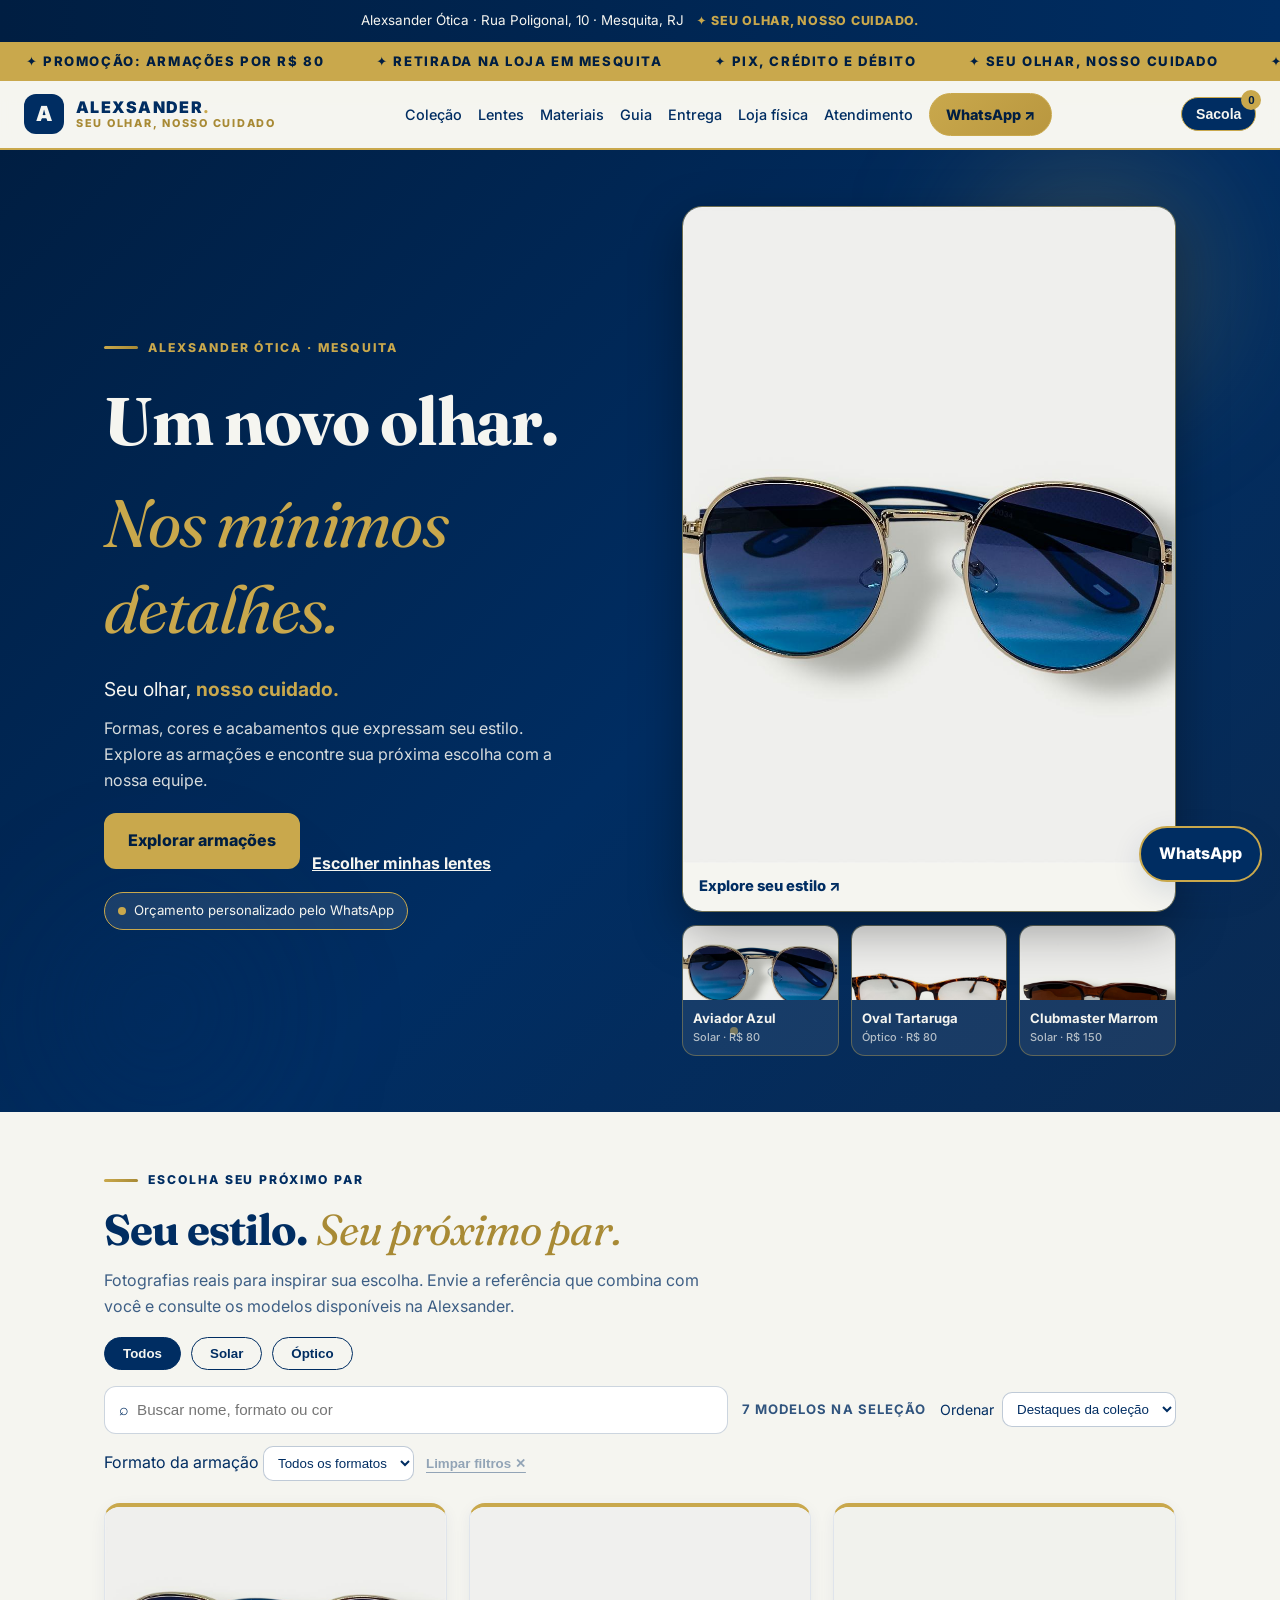
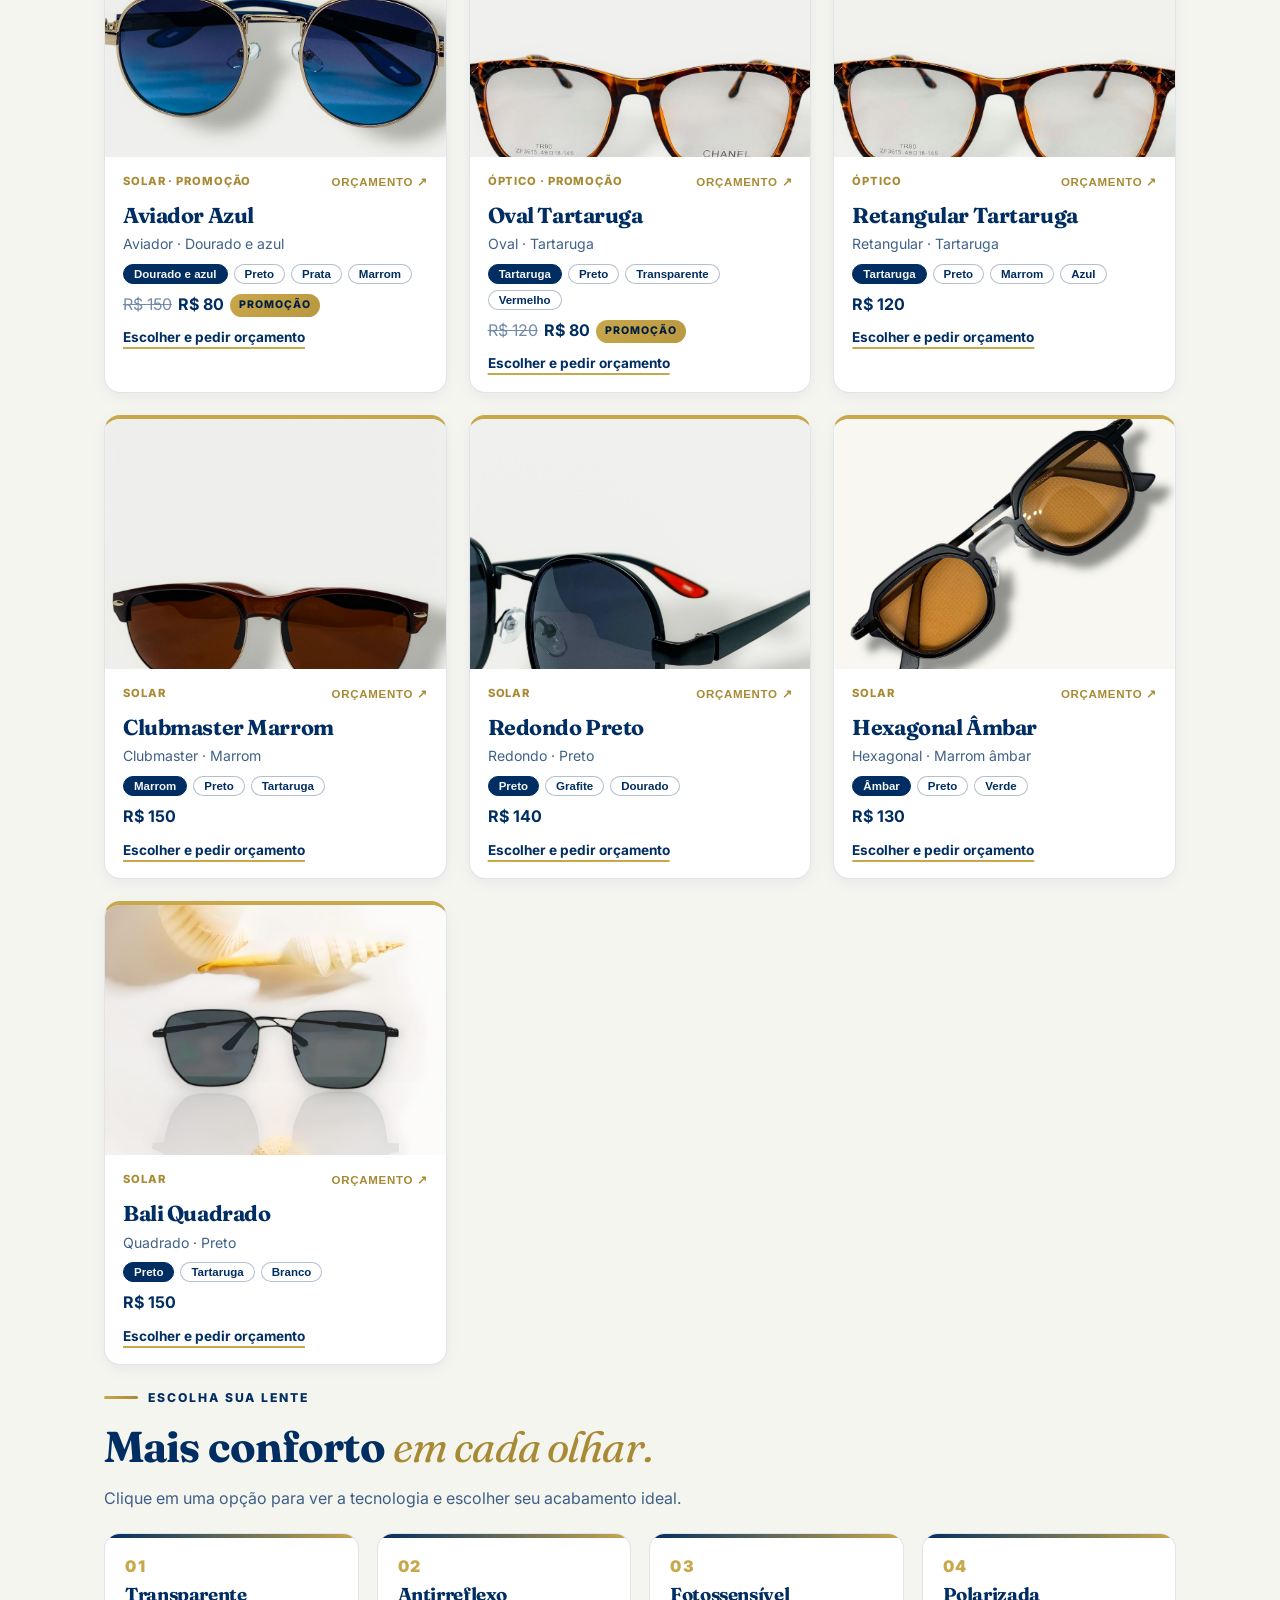
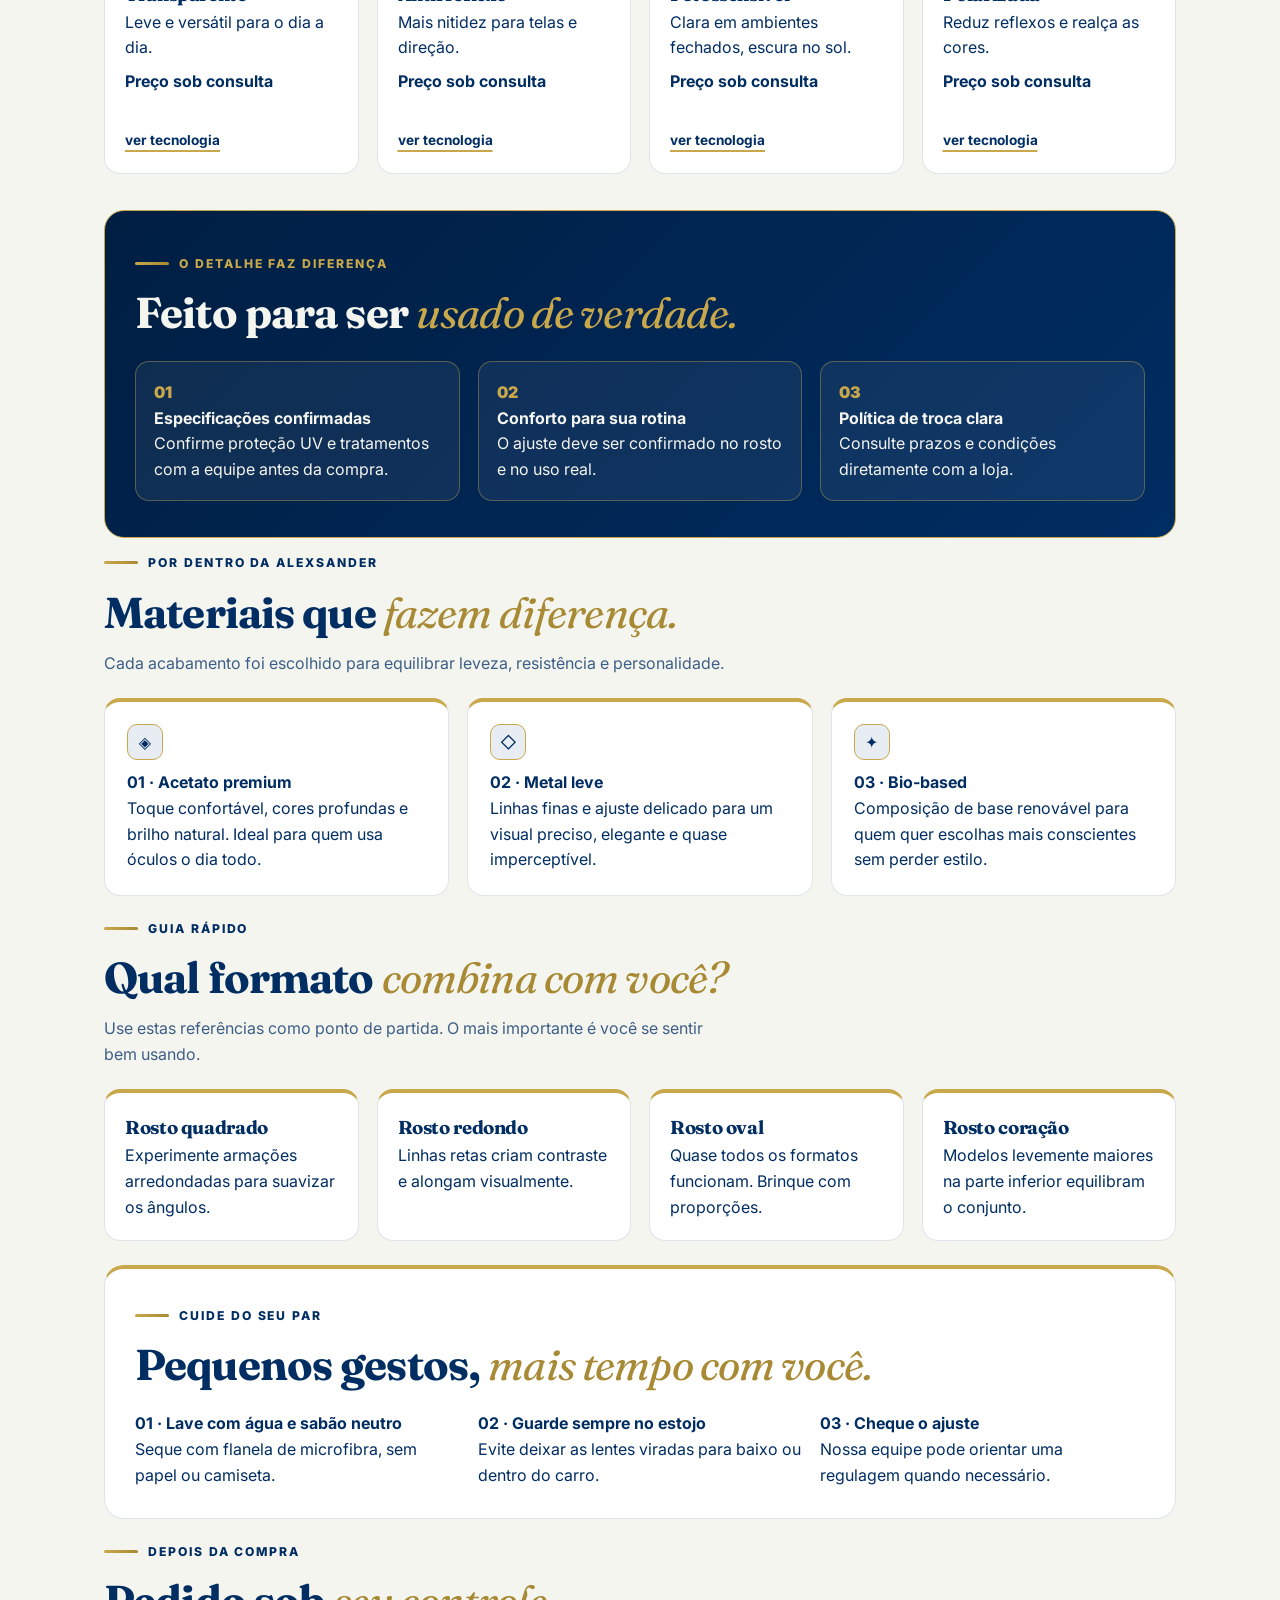
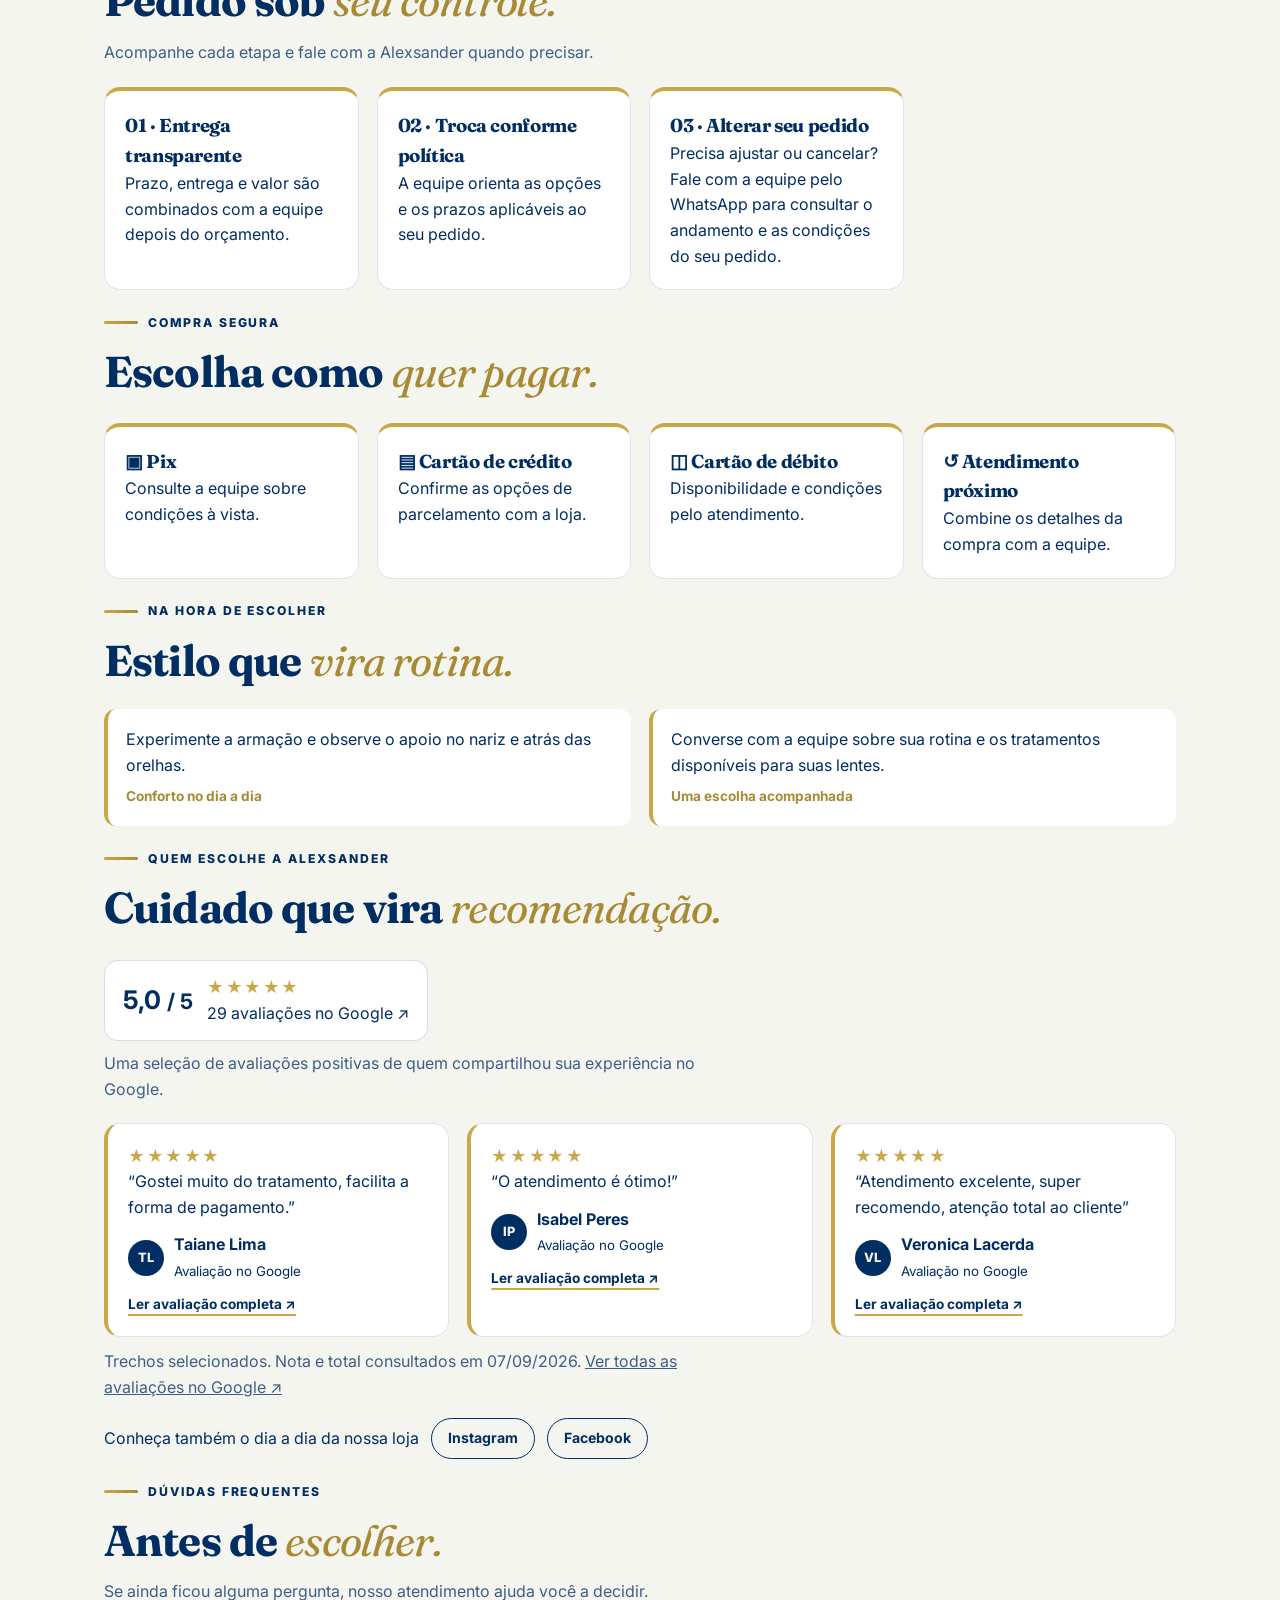
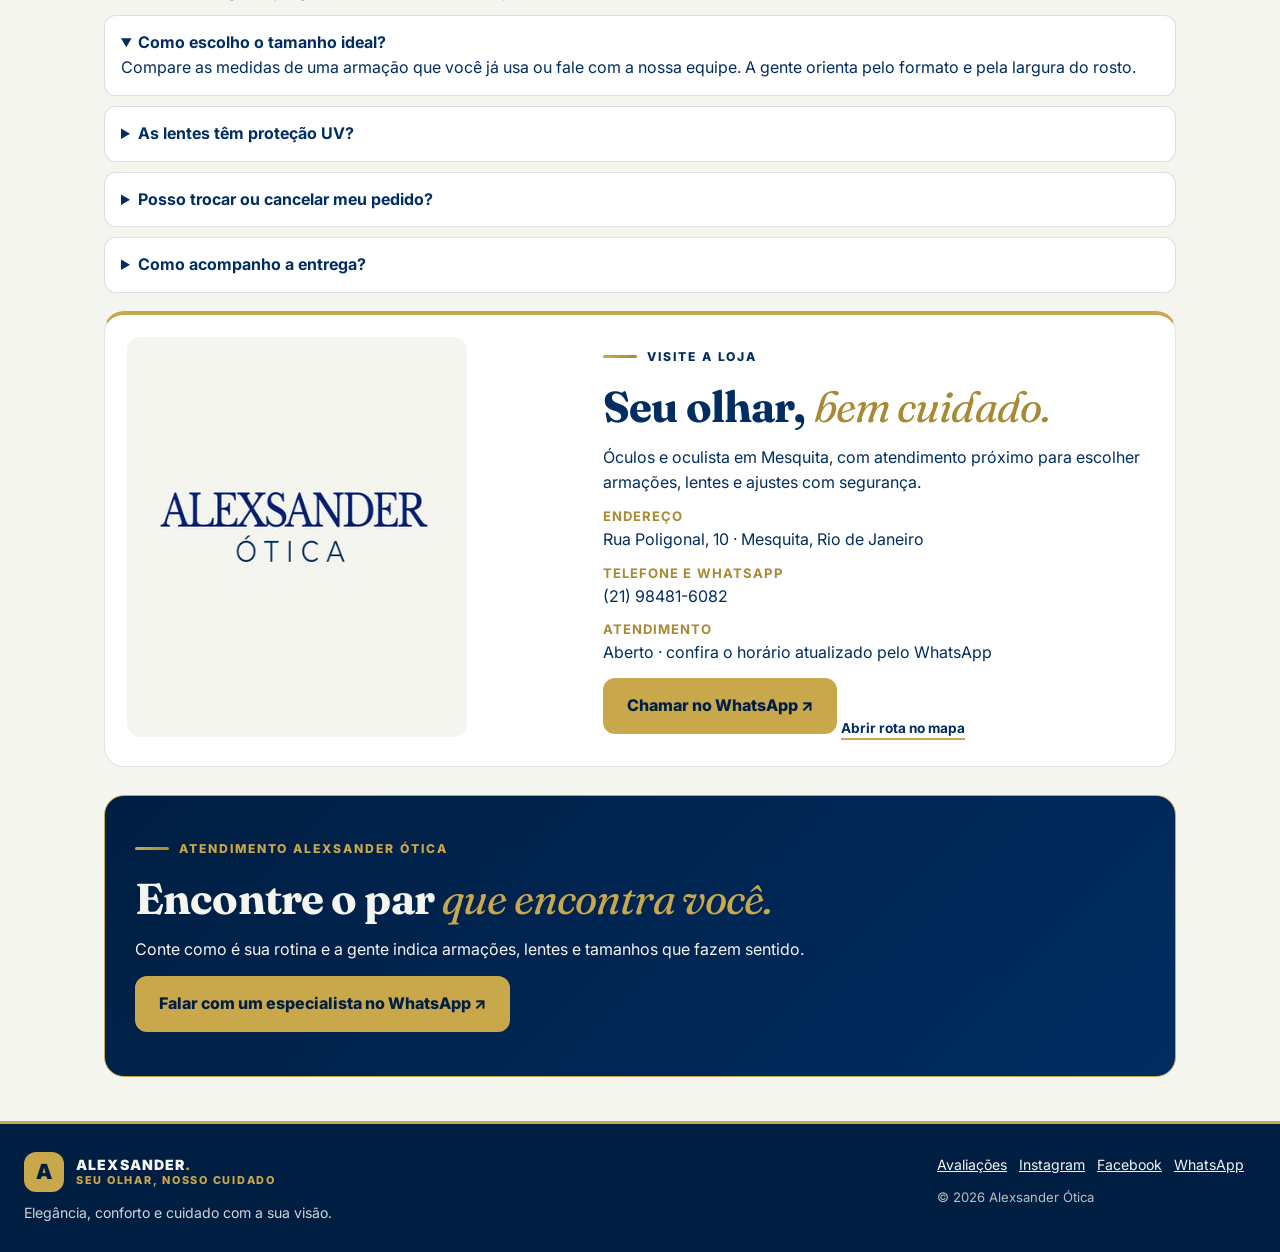
==== commit a251fb8a: "Loja completa: galeria por modelo, lentes combinadas, pagamento Pix/cartao, visual novo" ====
--- a/index.html
+++ b/index.html
@@ -9,6 +9,9 @@
 <link rel="icon" type="image/png" sizes="16x16" href="./loja-perfil.png"/>
 <link rel="apple-touch-icon" sizes="180x180" href="./loja-perfil.png"/>
 <link rel="canonical" href="https://passosnikolas5-coder.github.io/alexsander-otica-previa/"/>
+<link rel="preconnect" href="https://fonts.googleapis.com"/>
+<link rel="preconnect" href="https://fonts.gstatic.com" crossorigin/>
+<link rel="stylesheet" href="https://fonts.googleapis.com/css2?family=Fraunces:ital,opsz,wght@0,9..144,600;0,9..144,800;1,9..144,500;1,9..144,700&amp;family=Inter:wght@400;500;700;800&amp;display=swap"/>
 <meta property="og:type" content="website"/>
 <meta property="og:locale" content="pt_BR"/>
 <meta property="og:title" content="Alexsander Ótica — Seu olhar, nosso cuidado"/>
@@ -25,7 +28,7 @@
 *{box-sizing:border-box;margin:0;padding:0}
 html{scroll-behavior:smooth}
 body{font-family:Inter,system-ui,-apple-system,"Segoe UI",Roboto,Arial,sans-serif;background:var(--off);color:var(--azul);line-height:1.6}
-h1,h2,h3{font-family:Georgia,"Times New Roman",serif;letter-spacing:-.02em}
+h1,h2,h3{font-family:Fraunces,Georgia,"Times New Roman",serif;letter-spacing:-.02em}
 h1 em,h2 em{font-style:italic;font-weight:400}
 a{color:inherit}
 .skip-link{position:absolute;left:-999px}
@@ -33,7 +36,7 @@
 .section{padding:8px 0}
 .eyebrow{display:inline-flex;align-items:center;gap:10px;font-size:.76rem;text-transform:uppercase;letter-spacing:.16em;font-weight:800}
 .eyebrow::before{content:"";width:34px;height:3px;background:linear-gradient(90deg,var(--dourado),var(--dourado2));display:inline-block;border-radius:2px}
-h2{font-size:clamp(1.7rem,3.6vw,2.5rem);margin:12px 0 10px;line-height:1.3}
+h2{font-size:clamp(1.8rem,3.8vw,2.7rem);margin:12px 0 10px;line-height:1.3;text-wrap:balance}
 h2 em{color:var(--dourado2)}
 .section-note{opacity:.75;max-width:62ch}
 /* barra + progresso + cursor */
@@ -57,7 +60,7 @@
 .hero{background:linear-gradient(135deg,#001E42 0%,#002D62 55%,#0a2a52 100%);position:relative;overflow:hidden}
 .hero-inner{max-width:1120px;margin:0 auto;padding:56px 24px;display:grid;grid-template-columns:1.05fr .95fr;gap:32px;align-items:center;position:relative}
 .hero .eyebrow{color:var(--dourado)}
-.hero h1{font-size:clamp(2.4rem,5.2vw,3.8rem);line-height:1.28;margin:20px 0 4px;color:var(--off);text-wrap:balance}
+.hero h1{font-size:clamp(2.6rem,5.6vw,4.2rem);line-height:1.28;margin:20px 0 4px;color:var(--off);text-wrap:balance}
 .hero h1 .h1-linha{display:block}
 .hero h1 .h1-linha-1{margin-bottom:16px}
 .hero h1 em{color:var(--dourado);text-decoration:none}
@@ -106,14 +109,16 @@
 .filters select{border:1px solid rgba(0,45,98,.25);border-radius:10px;padding:8px 10px;background:#fff;color:var(--azul)}
 .reset{background:none;border:none;color:var(--azul);font-weight:700;cursor:pointer;text-decoration:underline;text-underline-offset:4px}
 .reset:disabled{opacity:.4;cursor:default}
-.grid{display:grid;grid-template-columns:repeat(4,1fr);gap:18px;margin-top:22px}
+.grid{display:grid;grid-template-columns:repeat(3,1fr);gap:22px;margin-top:22px}
 .card{background:var(--branco);border:1px solid rgba(0,45,98,.12);border-top:4px solid var(--dourado);border-radius:16px;overflow:hidden;transform-style:preserve-3d;transition:transform .25s ease,box-shadow .25s ease;box-shadow:0 4px 16px rgba(0,45,98,.06)}
 .card:hover{transform:translateY(-3px);box-shadow:0 18px 40px rgba(0,45,98,.16)}
-.card img{width:100%;height:160px;object-fit:cover;display:block}
-.card .pad{padding:14px 15px}
+.card img{width:100%;height:250px;object-fit:cover;display:block;transition:transform .35s ease}
+.card:hover img{transform:scale(1.05)}
+.card h3{font-size:1.35rem;margin-top:8px}
+.card .pad{padding:16px 18px}
 .card small.cat{color:var(--dourado2);font-weight:800;text-transform:uppercase;letter-spacing:.08em;font-size:.7rem;display:flex;justify-content:space-between;align-items:center}
 .card small.cat button{background:none;border:none;color:var(--dourado2);font-weight:800;font-size:.72rem;cursor:pointer;text-transform:uppercase;letter-spacing:.06em}
-.card h3{font-size:1.15rem;margin-top:6px}
+.card h3{font-size:1.35rem;margin-top:8px}
 .card .meta{font-size:.88rem;opacity:.75}
 .price{font-weight:800;margin-top:8px}
 .price .old{text-decoration:line-through;opacity:.55;font-weight:400;margin-right:6px}
@@ -129,7 +134,7 @@
 .modal-backdrop{position:fixed;inset:0;background:rgba(0,20,45,.65);z-index:80;display:grid;place-items:center;padding:18px}
 .modal-backdrop[hidden]{display:none}
 .modal{background:var(--off);border-radius:20px;border-top:4px solid var(--dourado);max-width:720px;width:100%;max-height:90vh;overflow:auto;display:grid;grid-template-columns:1fr 1fr;position:relative}
-.modal img{width:100%;height:100%;min-height:280px;object-fit:cover}
+.modal-media{background:#fff;border-radius:20px 0 0 20px;overflow:hidden}
 .modal-info{padding:24px}
 .modal-x{position:absolute;top:10px;right:10px;width:34px;height:34px;border-radius:50%;border:1px solid var(--dourado);background:var(--azul);color:var(--off);font-weight:800;cursor:pointer}
 .qty{display:inline-flex;align-items:center;gap:12px;margin-top:4px;background:#fff;border:1px solid rgba(0,45,98,.25);border-radius:999px;padding:4px 10px}
@@ -162,6 +167,32 @@
 .toast{position:fixed;bottom:76px;left:50%;transform:translateX(-50%) translateY(20px);background:var(--azul);color:var(--off);border:1px solid var(--dourado);border-radius:999px;padding:10px 18px;font-size:.88rem;font-weight:700;z-index:120;opacity:0;pointer-events:none;transition:opacity .3s,transform .3s}
 .toast.show{opacity:1;transform:translateX(-50%) translateY(0)}
 .btn-outline{display:inline-block;margin-top:8px;color:var(--azul);font-weight:700;font-size:.88rem}
+/* faixa promocional animada */
+.marquee{background:var(--dourado);color:var(--azul2);overflow:hidden;white-space:nowrap;font-weight:800;font-size:.82rem;letter-spacing:.12em;text-transform:uppercase;padding:9px 0}
+.marquee-track{display:inline-block;animation:marquee 22s linear infinite}
+.marquee-track span{margin:0 26px}
+@keyframes marquee{from{transform:translateX(0)}to{transform:translateX(-50%)}}
+/* galeria do modal */
+.modal-media{display:flex;flex-direction:column}
+#m-foto{width:100%;min-height:340px;max-height:420px;object-fit:cover}
+.thumbs{display:flex;gap:8px;margin-top:10px}
+.thumbs button{border:2px solid transparent;border-radius:10px;overflow:hidden;padding:0;cursor:pointer;background:#fff}
+.thumbs button[aria-pressed="true"]{border-color:var(--dourado)}
+.thumbs img{width:64px;height:64px;object-fit:cover;display:block}
+/* pagamento */
+.pay-lines{background:#fff;border:1px solid rgba(0,45,98,.15);border-radius:12px;padding:12px 14px;margin:10px 0;font-size:.9rem}
+.pay-lines div{display:flex;justify-content:space-between;gap:10px;padding:3px 0}
+.pay-methods{display:grid;gap:8px;margin:8px 0}
+.pay-methods label{display:flex;gap:10px;align-items:center;background:#fff;border:1px solid rgba(0,45,98,.25);border-radius:12px;padding:10px 12px;font-weight:700;cursor:pointer}
+.pay-methods input{accent-color:var(--azul);width:18px;height:18px}
+.pay-box{background:#fff;border:1px solid rgba(0,45,98,.15);border-radius:12px;padding:14px;margin-top:8px}
+.pay-box label{display:block;font-size:.78rem;font-weight:800;text-transform:uppercase;letter-spacing:.08em;margin:8px 0 2px}
+.pay-box input,.pay-box select{width:100%;border:1px solid rgba(0,45,98,.3);border-radius:10px;padding:10px 12px;font-size:.95rem;color:var(--azul);background:var(--off)}
+.pay-err{color:#9b1c1c;font-size:.84rem;font-weight:700;min-height:1.2em}
+.pix-code{background:var(--azul-soft);border:1px dashed var(--dourado2);border-radius:10px;padding:12px;font-size:.86rem}
+.order-ok{text-align:center;padding:8px 0}
+.order-ok .big{font-size:2.2rem}
+.order-num{display:inline-block;background:var(--azul);color:var(--off);border-radius:999px;padding:6px 16px;font-weight:800;letter-spacing:.08em;margin:10px 0}
 .mini-btn{display:inline-block;margin-top:10px;font-size:.85rem;font-weight:700;text-decoration:underline;text-decoration-color:var(--dourado);text-decoration-thickness:2px;text-underline-offset:5px}
 /* lentes */
 .lentes{display:grid;grid-template-columns:repeat(4,1fr);gap:18px;margin-top:22px}
@@ -233,6 +264,7 @@
 <div class="cursor-glow" aria-hidden="true"></div>
 <a class="skip-link" href="#conteudo">Ir para o conteúdo</a>
 <div class="announcement">Alexsander Ótica · Rua Poligonal, 10 · Mesquita, RJ <strong>✦ Seu olhar, nosso cuidado.</strong></div>
+<div class="marquee" aria-hidden="true"><div class="marquee-track"><span>✦ Promoção: armações por R$ 80</span><span>✦ Retirada na loja em Mesquita</span><span>✦ Pix, crédito e débito</span><span>✦ Seu olhar, nosso cuidado</span><span>✦ Promoção: armações por R$ 80</span><span>✦ Retirada na loja em Mesquita</span><span>✦ Pix, crédito e débito</span><span>✦ Seu olhar, nosso cuidado</span></div></div>
 <header>
 <a class="brand" href="#topo"><span class="brand-mark">A</span><span class="brand-name">ALEXSANDER<span class="brand-dot">.</span><span class="slogan-oficial">Seu olhar, nosso cuidado</span></span></a>
 <nav><a href="#colecao">Coleção</a><a href="#lentes">Lentes</a><a href="#materiais">Materiais</a><a href="#guia">Guia</a><a href="#entrega">Entrega</a><a href="#loja">Loja física</a><a href="#contato">Atendimento</a><a class="cta" href="https://wa.me/5521984816082?text=Ol%C3%A1%20Alexsander%20%C3%93tica">WhatsApp ↗</a></nav>
@@ -275,7 +307,7 @@
 </div>
 <div class="toolbar">
 <label class="search"><span aria-hidden="true">⌕</span><input id="busca" type="search" placeholder="Buscar nome, formato ou cor" aria-label="Buscar na coleção"/></label>
-<p class="count" id="contagem" role="status" aria-live="polite">8 modelos na seleção</p>
+<p class="count" id="contagem" role="status" aria-live="polite">7 modelos na seleção</p>
 <label class="sort">Ordenar
 <select id="ordem"><option value="destaques" selected>Destaques da coleção</option><option value="az">Nome de A a Z</option></select>
 </label>
@@ -294,7 +326,6 @@
 <article class="card tilt" data-cat="solar" data-name="Redondo Preto" data-format="Redondo" data-color="Preto" data-preco="R$ 140"><img src="./fotos/solar-redondo-preto.jpg" alt="Óculos de sol Redondo Preto em metal." loading="lazy"/><div class="pad"><small class="cat"><span>Solar</span><button type="button" data-orc="Redondo Preto" data-preco="R$ 140">Orçamento ↗</button></small><h3>Redondo Preto</h3><p class="meta">Redondo · Preto</p><div class="price"><strong>R$ 140</strong></div><a class="mini-btn" href="#" data-orc="Redondo Preto" data-preco="R$ 140">Escolher e pedir orçamento</a></div></article>
 <article class="card tilt" data-cat="solar" data-name="Hexagonal Âmbar" data-format="Hexagonal" data-color="Marrom âmbar" data-preco="R$ 130"><img src="./fotos/solar-hexagonal-ambar.jpg" alt="Óculos de sol Hexagonal Âmbar." loading="lazy"/><div class="pad"><small class="cat"><span>Solar</span><button type="button" data-orc="Hexagonal Âmbar" data-preco="R$ 130">Orçamento ↗</button></small><h3>Hexagonal Âmbar</h3><p class="meta">Hexagonal · Marrom âmbar</p><div class="price"><strong>R$ 130</strong></div><a class="mini-btn" href="#" data-orc="Hexagonal Âmbar" data-preco="R$ 130">Escolher e pedir orçamento</a></div></article>
 <article class="card tilt" data-cat="solar" data-name="Bali Quadrado" data-format="Quadrado" data-color="Preto" data-preco="R$ 150"><img src="./fotos/solar-bali-quadrado.jpg" alt="Óculos de sol Bali Quadrado preto." loading="lazy"/><div class="pad"><small class="cat"><span>Solar</span><button type="button" data-orc="Bali Quadrado" data-preco="R$ 150">Orçamento ↗</button></small><h3>Bali Quadrado</h3><p class="meta">Quadrado · Preto</p><div class="price"><strong>R$ 150</strong></div><a class="mini-btn" href="#" data-orc="Bali Quadrado" data-preco="R$ 150">Escolher e pedir orçamento</a></div></article>
-<article class="card tilt" data-cat="solar" data-name="Redondo Grafite" data-format="Redondo" data-color="Grafite" data-preco="R$ 130"><img src="./fotos/solar-redondo-grafite.jpg" alt="Óculos de sol Redondo Grafite." loading="lazy"/><div class="pad"><small class="cat"><span>Solar</span><button type="button" data-orc="Redondo Grafite" data-preco="R$ 130">Orçamento ↗</button></small><h3>Redondo Grafite</h3><p class="meta">Redondo · Grafite</p><div class="price"><strong>R$ 130</strong></div><a class="mini-btn" href="#" data-orc="Redondo Grafite" data-preco="R$ 130">Escolher e pedir orçamento</a></div></article>
 </div>
 <p class="empty" id="vazio">Nenhum modelo encontrado com esses filtros. <button class="reset" id="limpar2" type="button">Limpar filtros ✕</button></p>
 </section>
@@ -429,11 +460,52 @@
 </section>
 </div>
 
+<div class="modal-backdrop" id="pay" hidden>
+<div class="modal" role="dialog" aria-modal="true" aria-labelledby="pay-titulo" style="grid-template-columns:1fr;max-width:520px">
+<button class="modal-x" id="pay-fechar" type="button" aria-label="Fechar pagamento">✕</button>
+<div class="modal-info" id="pay-corpo">
+<div class="eyebrow">Finalizar compra · Retirada na loja</div>
+<h3 id="pay-titulo">Pagamento</h3>
+<div class="pay-lines" id="pay-resumo"></div>
+<div class="pay-methods" role="radiogroup" aria-label="Forma de pagamento">
+<label><input type="radio" name="pag" value="Pix" checked/> Pix — aprovação rápida</label>
+<label><input type="radio" name="pag" value="Crédito"/> Cartão de crédito — em até 3x</label>
+<label><input type="radio" name="pag" value="Débito"/> Cartão de débito — à vista</label>
+</div>
+<div class="pay-box" id="pay-pix">
+<div class="pix-code">Total <strong id="pix-total"></strong> · Após confirmar, você recebe a <strong>chave Pix da loja no WhatsApp</strong>, paga e retira seu pedido em Mesquita.</div>
+</div>
+<div class="pay-box" id="pay-cartao" hidden>
+<label for="cc-num">Número do cartão</label>
+<input id="cc-num" inputmode="numeric" autocomplete="cc-number" placeholder="0000 0000 0000 0000"/>
+<label for="cc-nome">Nome impresso</label>
+<input id="cc-nome" autocomplete="cc-name" placeholder="Como está no cartão"/>
+<div style="display:grid;grid-template-columns:1fr 1fr;gap:10px">
+<div><label for="cc-val">Validade</label><input id="cc-val" inputmode="numeric" autocomplete="cc-exp" placeholder="MM/AA"/></div>
+<div><label for="cc-cvv">CVV</label><input id="cc-cvv" inputmode="numeric" autocomplete="cc-csc" placeholder="123"/></div>
+</div>
+<label for="cc-parc">Parcelas</label>
+<select id="cc-parc"></select>
+<p class="pay-err" id="cc-erro" role="alert"></p>
+</div>
+<p style="margin-top:14px"><button class="btn magnetic" id="pay-confirmar" type="button" style="width:100%">Confirmar pedido</button></p>
+</div>
+<div class="modal-info order-ok" id="pay-ok" hidden>
+<div class="big">🎉</div>
+<h3>Pedido recebido!</h3>
+<p>Apresente este número na loja para retirar:</p>
+<p><span class="order-num" id="order-num"></span></p>
+<p class="section-note" id="order-msg"></p>
+<p style="margin-top:14px"><a class="btn magnetic" id="order-wa" href="#">Enviar pedido no WhatsApp</a></p>
+<p><button class="btn-outline" id="order-fechar" type="button">Voltar à loja</button></p>
+</div>
+</div>
+</div>
 <a class="wpp magnetic" href="https://wa.me/5521984816082">WhatsApp</a>
 <div class="modal-backdrop" id="modal" hidden>
 <div class="modal" role="dialog" aria-modal="true" aria-labelledby="m-nome">
 <button class="modal-x" id="m-fechar" aria-label="Fechar detalhes">✕</button>
-<img id="m-foto" alt=""/>
+<div class="modal-media"><img id="m-foto" alt=""/><div class="thumbs" id="m-thumbs" aria-label="Outras fotos do modelo"></div></div>
 <div class="modal-info">
 <small class="cat" id="m-cat"></small>
 <h3 id="m-nome"></h3>
@@ -464,7 +536,7 @@
 <div class="total-line"><span>Total</span><span id="cart-total">R$ 0</span></div>
 <label class="opt-label" for="cli-nome">Seu nome para o pedido</label>
 <input class="nome-input" id="cli-nome" type="text" name="nome" maxlength="60" placeholder="Ex.: Maria Silva" autocomplete="name"/>
-<a class="btn magnetic checkout" id="cart-enviar" href="#">Finalizar no WhatsApp</a>
+<a class="btn magnetic checkout" id="cart-finalizar" href="#" role="button">Finalizar compra</a>
 </div>
 </aside>
 <div class="toast" id="toast" role="status" aria-live="polite"></div>
@@ -501,17 +573,25 @@
   }
   // Variantes de cor por modelo + modal de detalhes
   var CORES = {
-    "Aviador Azul": ["Dourado e azul", "Preto", "Prata"],
-    "Oval Tartaruga": ["Tartaruga", "Preto", "Transparente"],
-    "Retangular Tartaruga": ["Tartaruga", "Preto", "Marrom"],
-    "Clubmaster Marrom": ["Marrom", "Preto"],
-    "Redondo Preto": ["Preto", "Grafite"],
-    "Hexagonal Âmbar": ["Âmbar", "Preto"],
-    "Bali Quadrado": ["Preto", "Tartaruga"],
-    "Redondo Grafite": ["Grafite", "Preto"]
+    "Aviador Azul": ["Dourado e azul", "Preto", "Prata", "Marrom"],
+    "Oval Tartaruga": ["Tartaruga", "Preto", "Transparente", "Vermelho"],
+    "Retangular Tartaruga": ["Tartaruga", "Preto", "Marrom", "Azul"],
+    "Clubmaster Marrom": ["Marrom", "Preto", "Tartaruga"],
+    "Redondo Preto": ["Preto", "Grafite", "Dourado"],
+    "Hexagonal Âmbar": ["Âmbar", "Preto", "Verde"],
+    "Bali Quadrado": ["Preto", "Tartaruga", "Branco"]
+  };
+  var FOTOS = {
+    "Aviador Azul": ["./fotos/solar-aviador-azul.jpg", "./fotos/solar-aviador-azul-2.jpg"],
+    "Oval Tartaruga": ["./fotos/optico-oval-tartaruga.jpg", "./fotos/optico-oval-tartaruga-2.jpg"],
+    "Retangular Tartaruga": ["./fotos/optico-retangular-tartaruga.jpg"],
+    "Clubmaster Marrom": ["./fotos/solar-clubmaster-marrom.jpg", "./fotos/solar-clubmaster-marrom-2.jpg"],
+    "Redondo Preto": ["./fotos/solar-redondo-preto.jpg", "./fotos/solar-redondo-preto-2.jpg"],
+    "Hexagonal Âmbar": ["./fotos/solar-hexagonal-ambar.jpg", "./fotos/solar-hexagonal-ambar-2.jpg", "./fotos/solar-hexagonal-ambar-3.jpg"],
+    "Bali Quadrado": ["./fotos/solar-bali-quadrado.jpg"]
   };
   var LENTES = ["Transparente", "Antirreflexo", "Fotossensível", "Polarizada"];
-  var PRECO = {"Aviador Azul": 80, "Oval Tartaruga": 80, "Retangular Tartaruga": 120, "Clubmaster Marrom": 150, "Redondo Preto": 140, "Hexagonal Âmbar": 130, "Bali Quadrado": 150, "Redondo Grafite": 130};
+  var PRECO = {"Aviador Azul": 80, "Oval Tartaruga": 80, "Retangular Tartaruga": 120, "Clubmaster Marrom": 150, "Redondo Preto": 140, "Hexagonal Âmbar": 130, "Bali Quadrado": 150};
   var PRECO_DE = {"Aviador Azul": 150, "Oval Tartaruga": 120};
   function BRL(v){ return "R$ " + v; }
   function selCor(card){ return card.dataset.selcor || card.dataset.color; }
@@ -544,6 +624,12 @@
       foto.addEventListener('keydown', function(ev){
         if(ev.key === 'Enter' || ev.key === ' '){ ev.preventDefault(); abrirModal(card); }
       });
+      var gal = FOTOS[nome] || [];
+      if(gal.length > 1 && window.matchMedia('(hover:hover)').matches){
+        gal.slice(1).forEach(function(src){ var im = new Image(); im.src = src; });
+        card.addEventListener('mouseenter', function(){ foto.src = gal[1]; });
+        card.addEventListener('mouseleave', function(){ foto.src = gal[0]; });
+      }
     }
   });
   // Modal
@@ -552,20 +638,39 @@
       mMeta = document.getElementById('m-meta'), mPreco = document.getElementById('m-preco'),
       mCores = document.getElementById('m-cores'), mLentes = document.getElementById('m-lentes'),
       mQtd = document.getElementById('m-qtd'), mPedir = document.getElementById('m-pedir'),
-      mCor = '', mLente = LENTES[0], mQtdN = 1, mModelo = '', mFotoSrc = '';
+      mCor = '', mLentesSel = [LENTES[0]], mQtdN = 1, mModelo = '', mFotoSrc = '';
   function precoHTML(nome){
     var p = PRECO[nome], de = PRECO_DE[nome];
     return de ? '<span class="old">' + BRL(de) + '</span><strong>' + BRL(p) + '</strong><span class="promo-tag">PROMOÇÃO</span>' : '<strong>' + BRL(p) + '</strong>';
   }
   function atualizaPedir(){
     var total = (PRECO[mModelo] || 0) * mQtdN;
-    mPedir.href = 'https://wa.me/5521984816082?text=' + encodeURIComponent('Olá Alexsander Ótica, quero ' + mQtdN + 'x ' + mModelo + ' (' + mCor + ', lente ' + mLente + ') — ' + BRL(total));
+    mPedir.href = 'https://wa.me/5521984816082?text=' + encodeURIComponent('Olá Alexsander Ótica, quero ' + mQtdN + 'x ' + mModelo + ' (' + mCor + ', ' + mLentesSel.join(' + ') + ') — ' + BRL(total));
     mPedir.textContent = 'Pedir ' + mQtdN + 'x no WhatsApp — ' + BRL(total);
   }
   function abrirModal(card){
-    mModelo = card.dataset.name; mCor = selCor(card); mLente = LENTES[0]; mQtdN = 1;
-    mFotoSrc = card.querySelector('img').src;
+    mModelo = card.dataset.name; mCor = selCor(card); mLentesSel = [LENTES[0]]; mQtdN = 1;
+    var gal = FOTOS[mModelo] || [card.querySelector('img').src];
+    mFotoSrc = gal[0];
     mFoto.src = mFotoSrc; mFoto.alt = card.querySelector('img').alt;
+    var thumbs = document.getElementById('m-thumbs');
+    thumbs.innerHTML = '';
+    if(gal.length > 1){
+      gal.forEach(function(src, i){
+        var t = document.createElement('button');
+        t.type = 'button';
+        t.setAttribute('aria-pressed', i === 0 ? 'true' : 'false');
+        t.setAttribute('aria-label', 'Ver foto ' + (i + 1) + ' de ' + mModelo);
+        var im = document.createElement('img');
+        im.src = src; im.alt = '';
+        t.appendChild(im);
+        t.addEventListener('click', function(){
+          mFoto.src = src;
+          thumbs.querySelectorAll('button').forEach(function(x){ x.setAttribute('aria-pressed', x === t ? 'true' : 'false'); });
+        });
+        thumbs.appendChild(t);
+      });
+    }
     mCat.textContent = card.querySelector('.cat span').textContent;
     mNome.textContent = mModelo;
     mMeta.textContent = card.dataset.format + ' · ' + mCor;
@@ -579,12 +684,18 @@
         mCores.querySelectorAll('.swatch').forEach(function(x){ x.setAttribute('aria-pressed', x === b ? 'true' : 'false'); }); atualizaPedir(); });
       mCores.appendChild(b);
     });
-    LENTES.forEach(function(l, i){
+    LENTES.forEach(function(l){
       var b = document.createElement('button');
       b.type = 'button'; b.className = 'swatch'; b.textContent = l;
-      b.setAttribute('aria-pressed', i === 0 ? 'true' : 'false');
-      b.addEventListener('click', function(){ mLente = l;
-        mLentes.querySelectorAll('.swatch').forEach(function(x){ x.setAttribute('aria-pressed', x === b ? 'true' : 'false'); }); atualizaPedir(); });
+      b.title = 'Toque para combinar mais de uma lente';
+      b.setAttribute('aria-pressed', mLentesSel.indexOf(l) > -1 ? 'true' : 'false');
+      b.addEventListener('click', function(){
+        var i = mLentesSel.indexOf(l);
+        if(i > -1){ if(mLentesSel.length > 1) mLentesSel.splice(i, 1); }
+        else { mLentesSel.push(l); }
+        mLentes.querySelectorAll('.swatch').forEach(function(x){ x.setAttribute('aria-pressed', mLentesSel.indexOf(x.textContent) > -1 ? 'true' : 'false'); });
+        atualizaPedir();
+      });
       mLentes.appendChild(b);
     });
     atualizaPedir();
@@ -705,29 +816,129 @@
       div.querySelector('.rm').addEventListener('click', function(){ sacola.splice(idx, 1); salvaSacola(); renderSacola(); });
       cartItems.appendChild(div);
     });
-    var linhas = sacola.map(function(it){ return it.qtd + 'x ' + it.modelo + ' (' + it.cor + ', lente ' + it.lente + ') — ' + BRL((PRECO[it.modelo] || 0) * it.qtd); });
-    var nome = cliNome.value.trim();
-    document.getElementById('cart-enviar').href = 'https://wa.me/5521984816082?text=' + encodeURIComponent('Olá Alexsander Ótica, meu pedido (RETIRADA NA LOJA — Rua Poligonal, 10 · Mesquita):\n' + linhas.join('\n') + '\nTotal: ' + BRL(totalSacola()) + (nome ? '\nNome: ' + nome : ''));
   }
   var cartOpener = null;
   function abrirSacola(){ cartOpener = document.activeElement; cartVoid.hidden = false; drawer.setAttribute('aria-hidden', 'false'); drawer.inert = false; renderSacola(); document.getElementById('cart-fechar').focus(); }
-  function fecharSacola(){ cartVoid.hidden = true; drawer.setAttribute('aria-hidden', 'true'); drawer.inert = true; if(cartOpener && cartOpener.focus) cartOpener.focus(); }
+  function fecharSacola(retorna){ cartVoid.hidden = true; drawer.setAttribute('aria-hidden', 'true'); drawer.inert = true; if(retorna !== false && cartOpener && cartOpener.focus) cartOpener.focus(); }
   document.getElementById('cart-abrir').addEventListener('click', abrirSacola);
   document.getElementById('cart-fechar').addEventListener('click', fecharSacola);
   cartVoid.addEventListener('click', fecharSacola);
   document.addEventListener('keydown', function(e){ if(e.key === 'Escape' && !cartVoid.hidden) fecharSacola(); });
   cliNome.addEventListener('input', function(){ try { localStorage.setItem('alexsander_nome', cliNome.value); } catch(e){} renderSacola(); });
-  document.getElementById('cart-enviar').addEventListener('click', function(e){
-    if(!sacola.length){ e.preventDefault(); mostraToast('Sua sacola está vazia'); return; }
-    if(!cliNome.value.trim()){ e.preventDefault(); cliNome.focus(); mostraToast('Digite seu nome para o pedido'); return; }
-    mostraToast('Abrindo o WhatsApp… retire na loja!');
+  function esc(s){ return String(s).replace(/[&<>"']/g, function(c){ return {'&':'&amp;','<':'&lt;','>':'&gt;','"':'&quot;',"'":'&#39;'}[c]; }); }
+  // Pagamento: Pix, crédito, débito — retirada na loja
+  var pay = document.getElementById('pay'),
+      payResumo = document.getElementById('pay-resumo'),
+      payPix = document.getElementById('pay-pix'),
+      payCartao = document.getElementById('pay-cartao'),
+      pixTotal = document.getElementById('pix-total'),
+      ccNum = document.getElementById('cc-num'),
+      ccNome = document.getElementById('cc-nome'),
+      ccVal = document.getElementById('cc-val'),
+      ccCvv = document.getElementById('cc-cvv'),
+      ccParc = document.getElementById('cc-parc'),
+      ccErro = document.getElementById('cc-erro');
+  function metodoPag(){ var r = document.querySelector('input[name="pag"]:checked'); return r ? r.value : 'Pix'; }
+  document.querySelectorAll('input[name="pag"]').forEach(function(r){
+    r.addEventListener('change', function(){
+      var cartao = metodoPag() !== 'Pix';
+      payCartao.hidden = !cartao; payPix.hidden = cartao;
+      ccErro.textContent = '';
+      if(cartao) montaParcelas();
+    });
+  });
+  function montaParcelas(){
+    var t = totalSacola();
+    ccParc.innerHTML = '';
+    var max = metodoPag() === 'Crédito' ? 3 : 1;
+    for(var i = 1; i <= max; i++){
+      var o = document.createElement('option');
+      o.value = i;
+      o.textContent = i + 'x de ' + BRL(Math.round(t / i)) + (i === 1 ? ' à vista' : ' sem juros');
+      ccParc.appendChild(o);
+    }
+  }
+  ccNum.addEventListener('input', function(){
+    var d = ccNum.value.replace(/\D/g, '').slice(0, 19);
+    ccNum.value = d.replace(/(\d{4})(?=\d)/g, '$1 ');
+  });
+  ccVal.addEventListener('input', function(){
+    var d = ccVal.value.replace(/\D/g, '').slice(0, 4);
+    ccVal.value = d.length > 2 ? d.slice(0, 2) + '/' + d.slice(2) : d;
+  });
+  ccCvv.addEventListener('input', function(){ ccCvv.value = ccCvv.value.replace(/\D/g, '').slice(0, 4); });
+  function luhnOk(num){
+    var d = num.replace(/\D/g, '');
+    if(d.length < 13 || d.length > 19) return false;
+    var s = 0, alt = false;
+    for(var i = d.length - 1; i >= 0; i--){ var n = +d[i]; if(alt){ n *= 2; if(n > 9) n -= 9; } s += n; alt = !alt; }
+    return s % 10 === 0;
+  }
+  function validaCartao(){
+    if(!luhnOk(ccNum.value)) return {msg: 'Número do cartão inválido. Confira e tente de novo.', campo: ccNum};
+    if(ccNome.value.trim().length < 3) return {msg: 'Digite o nome impresso no cartão.', campo: ccNome};
+    var m = ccVal.value.match(/^(0[1-9]|1[0-2])\/(\d{2})$/);
+    if(!m) return {msg: 'Validade inválida. Use o formato MM/AA.', campo: ccVal};
+    if(new Date(2000 + (+m[2]), (+m[1]), 1) <= new Date()) return {msg: 'Cartão vencido. Confira a validade.', campo: ccVal};
+    if(!/^\d{3,4}$/.test(ccCvv.value)) return {msg: 'CVV inválido (3 ou 4 dígitos).', campo: ccCvv};
+    return null;
+  }
+  function abrirPay(){
+    document.getElementById('pay-corpo').hidden = false;
+    document.getElementById('pay-ok').hidden = true;
+    var linhas = sacola.map(function(it){
+      return '<div><span>' + it.qtd + 'x ' + esc(it.modelo) + ' (' + esc(it.cor) + ')</span><span>' + BRL((PRECO[it.modelo] || 0) * it.qtd) + '</span></div>';
+    }).join('');
+    payResumo.innerHTML = linhas + '<div style="font-weight:800;border-top:1px solid rgba(0,45,98,.2);margin-top:6px;padding-top:8px"><span>Total · retirada na loja</span><span>' + BRL(totalSacola()) + '</span></div>';
+    pixTotal.textContent = BRL(totalSacola());
+    var cartao = metodoPag() !== 'Pix';
+    payCartao.hidden = !cartao; payPix.hidden = cartao;
+    if(cartao) montaParcelas();
+    ccErro.textContent = '';
+    pay.hidden = false;
+    fecharSacola(false);
+    document.getElementById('pay-fechar').focus();
+  }
+  function fecharPay(){ pay.hidden = true; var b = document.getElementById('cart-abrir'); if(b) b.focus(); }
+  document.getElementById('pay-fechar').addEventListener('click', fecharPay);
+  pay.addEventListener('click', function(e){ if(e.target === pay) fecharPay(); });
+  document.getElementById('order-fechar').addEventListener('click', fecharPay);
+  document.addEventListener('keydown', function(e){ if(e.key === 'Escape' && !pay.hidden) fecharPay(); });
+  document.getElementById('cart-finalizar').addEventListener('click', function(){
+    if(!sacola.length){ mostraToast('Sua sacola está vazia'); return; }
+    if(!cliNome.value.trim()){ cliNome.focus(); mostraToast('Digite seu nome para o pedido'); return; }
+    abrirPay();
+  });
+  document.getElementById('pay-confirmar').addEventListener('click', function(){
+    var met = metodoPag(), parc = 1, ult4 = '';
+    if(met !== 'Pix'){
+      var erro = validaCartao();
+      if(erro){ ccErro.textContent = erro.msg; erro.campo.focus(); return; }
+      parc = parseInt(ccParc.value, 10) || 1;
+      ult4 = ccNum.value.replace(/\D/g, '').slice(-4);
+    }
+    var total = totalSacola();
+    var d = new Date();
+    var num = 'AO' + String(d.getFullYear()).slice(2) + ('0' + (d.getMonth() + 1)).slice(-2) + ('0' + d.getDate()).slice(-2) + '-' + Math.floor(100 + Math.random() * 900);
+    var linhas = sacola.map(function(it){ return it.qtd + 'x ' + it.modelo + ' (' + it.cor + ', ' + it.lente + ') — ' + BRL((PRECO[it.modelo] || 0) * it.qtd); });
+    var nome = cliNome.value.trim();
+    var pagTxt = met === 'Pix' ? 'Pix' : met + ' final ' + ult4 + (met === 'Crédito' ? ' em ' + parc + 'x' : '');
+    var msg = 'Olá Alexsander Ótica, meu pedido ' + num + ' (RETIRADA NA LOJA — Rua Poligonal, 10 · Mesquita):\n' + linhas.join('\n') + '\nTotal: ' + BRL(total) + '\nPagamento: ' + pagTxt + (nome ? '\nNome: ' + nome : '');
+    document.getElementById('order-num').textContent = num;
+    document.getElementById('order-msg').textContent = met === 'Pix'
+      ? 'Você escolheu Pix (' + BRL(total) + '). Toque abaixo para enviar o pedido e receber a chave Pix no WhatsApp. Pague e retire na loja com este número.'
+      : 'Você escolheu ' + met + ' (' + BRL(total) + '). Toque abaixo para enviar o pedido no WhatsApp e concluir. Retire na loja com este número.';
+    document.getElementById('order-wa').href = 'https://wa.me/5521984816082?text=' + encodeURIComponent(msg);
+    document.getElementById('pay-corpo').hidden = true;
+    document.getElementById('pay-ok').hidden = false;
+    sacola = []; salvaSacola(); renderSacola();
   });
   window.addEventListener('pagehide', function(){ if(sacola.length){ sacola = []; salvaSacola(); } });
   document.getElementById('m-add').addEventListener('click', function(){
-    var achou = null;
-    sacola.forEach(function(it){ if(it.modelo === mModelo && it.cor === mCor && it.lente === mLente) achou = it; });
+    var lenteTxt = mLentesSel.join(' + '), achou = null;
+    sacola.forEach(function(it){ if(it.modelo === mModelo && it.cor === mCor && it.lente === lenteTxt) achou = it; });
     if(achou){ achou.qtd = Math.min(10, achou.qtd + mQtdN); }
-    else { sacola.push({modelo: mModelo, cor: mCor, lente: mLente, qtd: mQtdN}); }
+    else { sacola.push({modelo: mModelo, cor: mCor, lente: lenteTxt, qtd: mQtdN}); }
     salvaSacola(); renderSacola(); fecharModal();
     mostraToast(mModelo + ' na sacola!');
   });
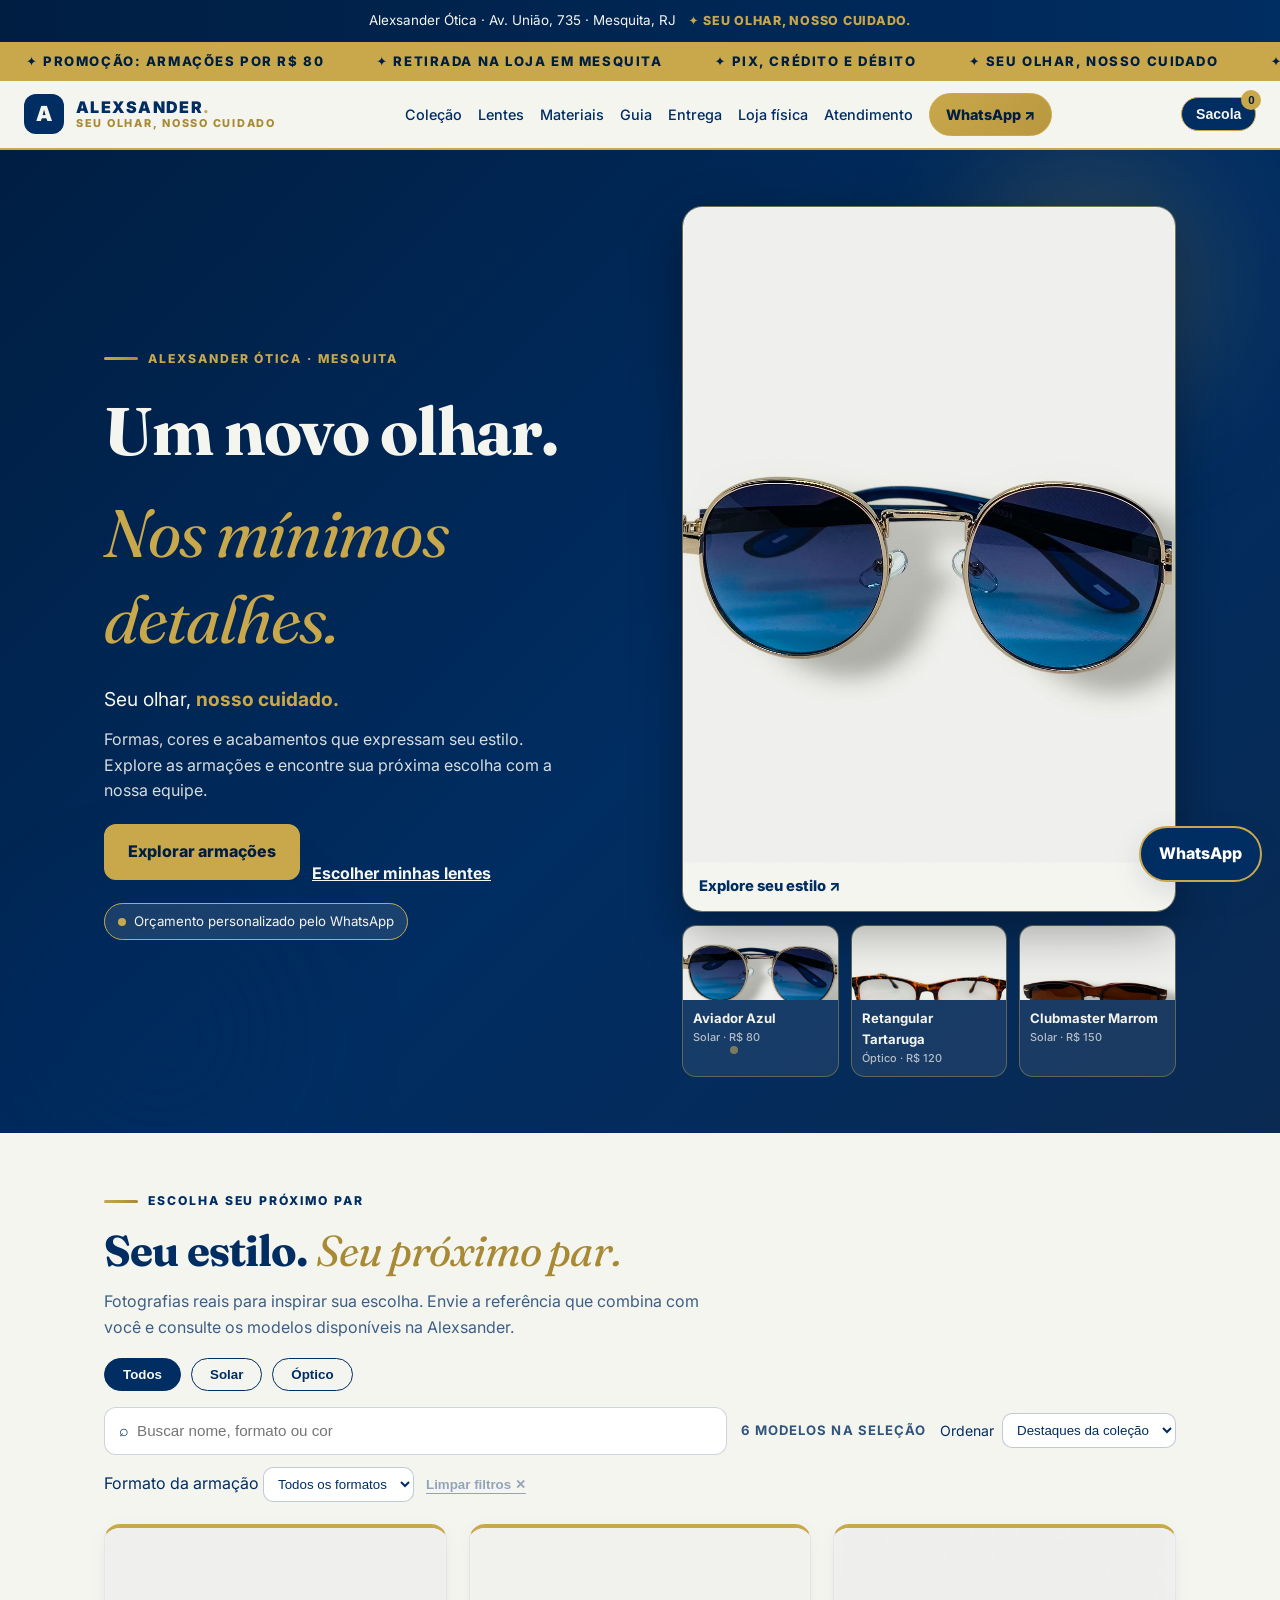
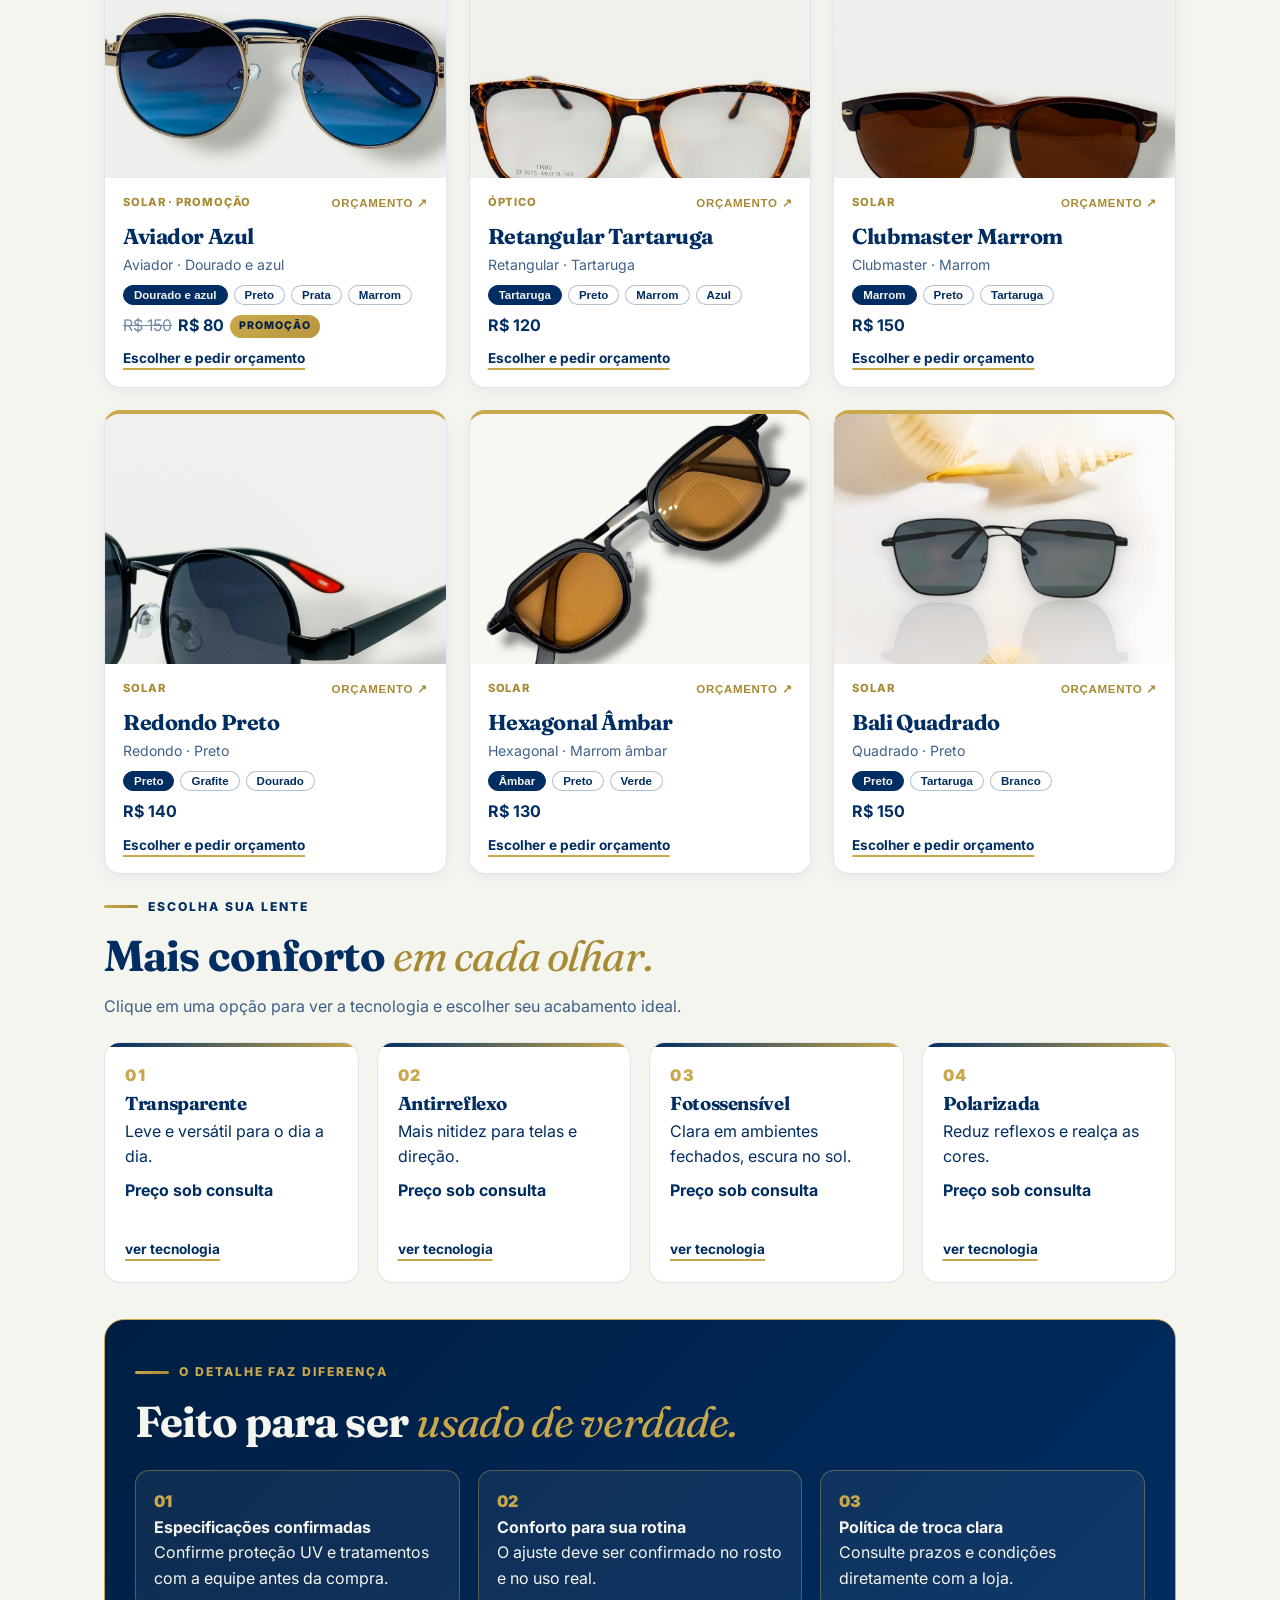
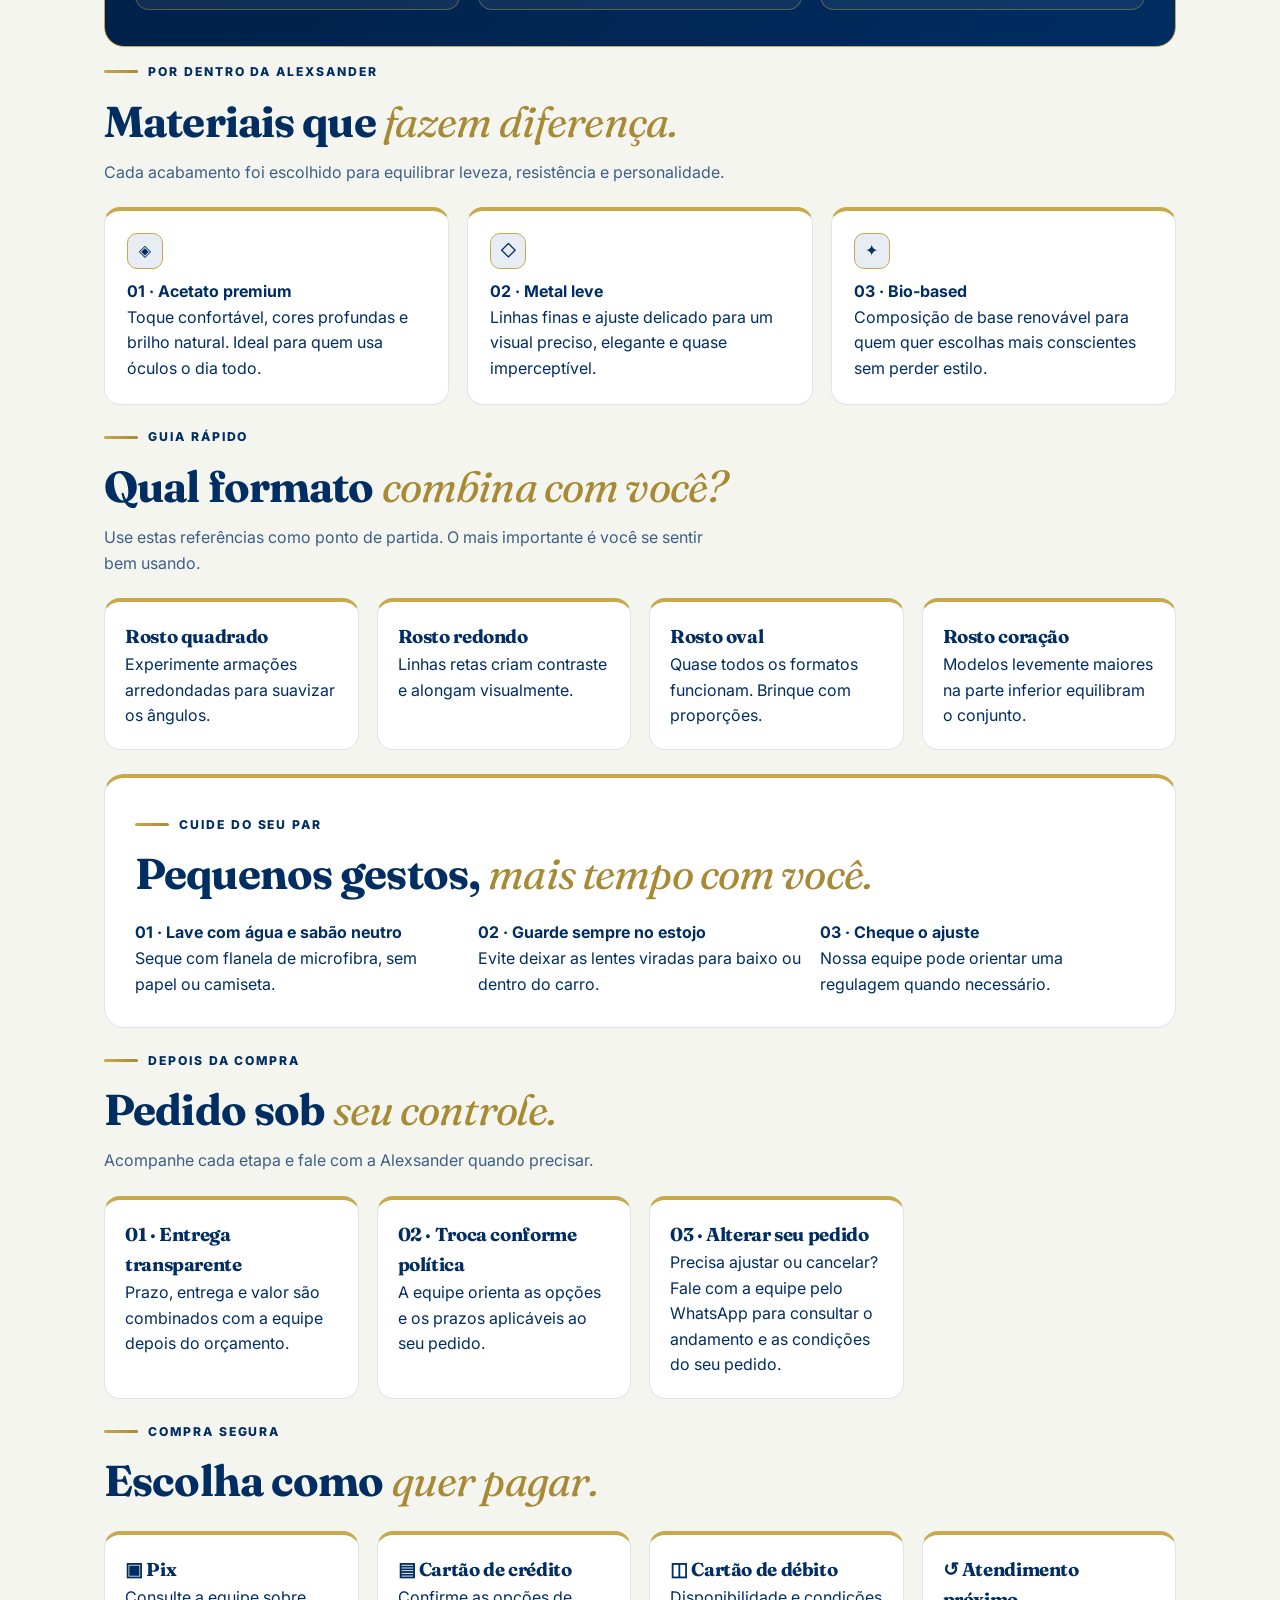
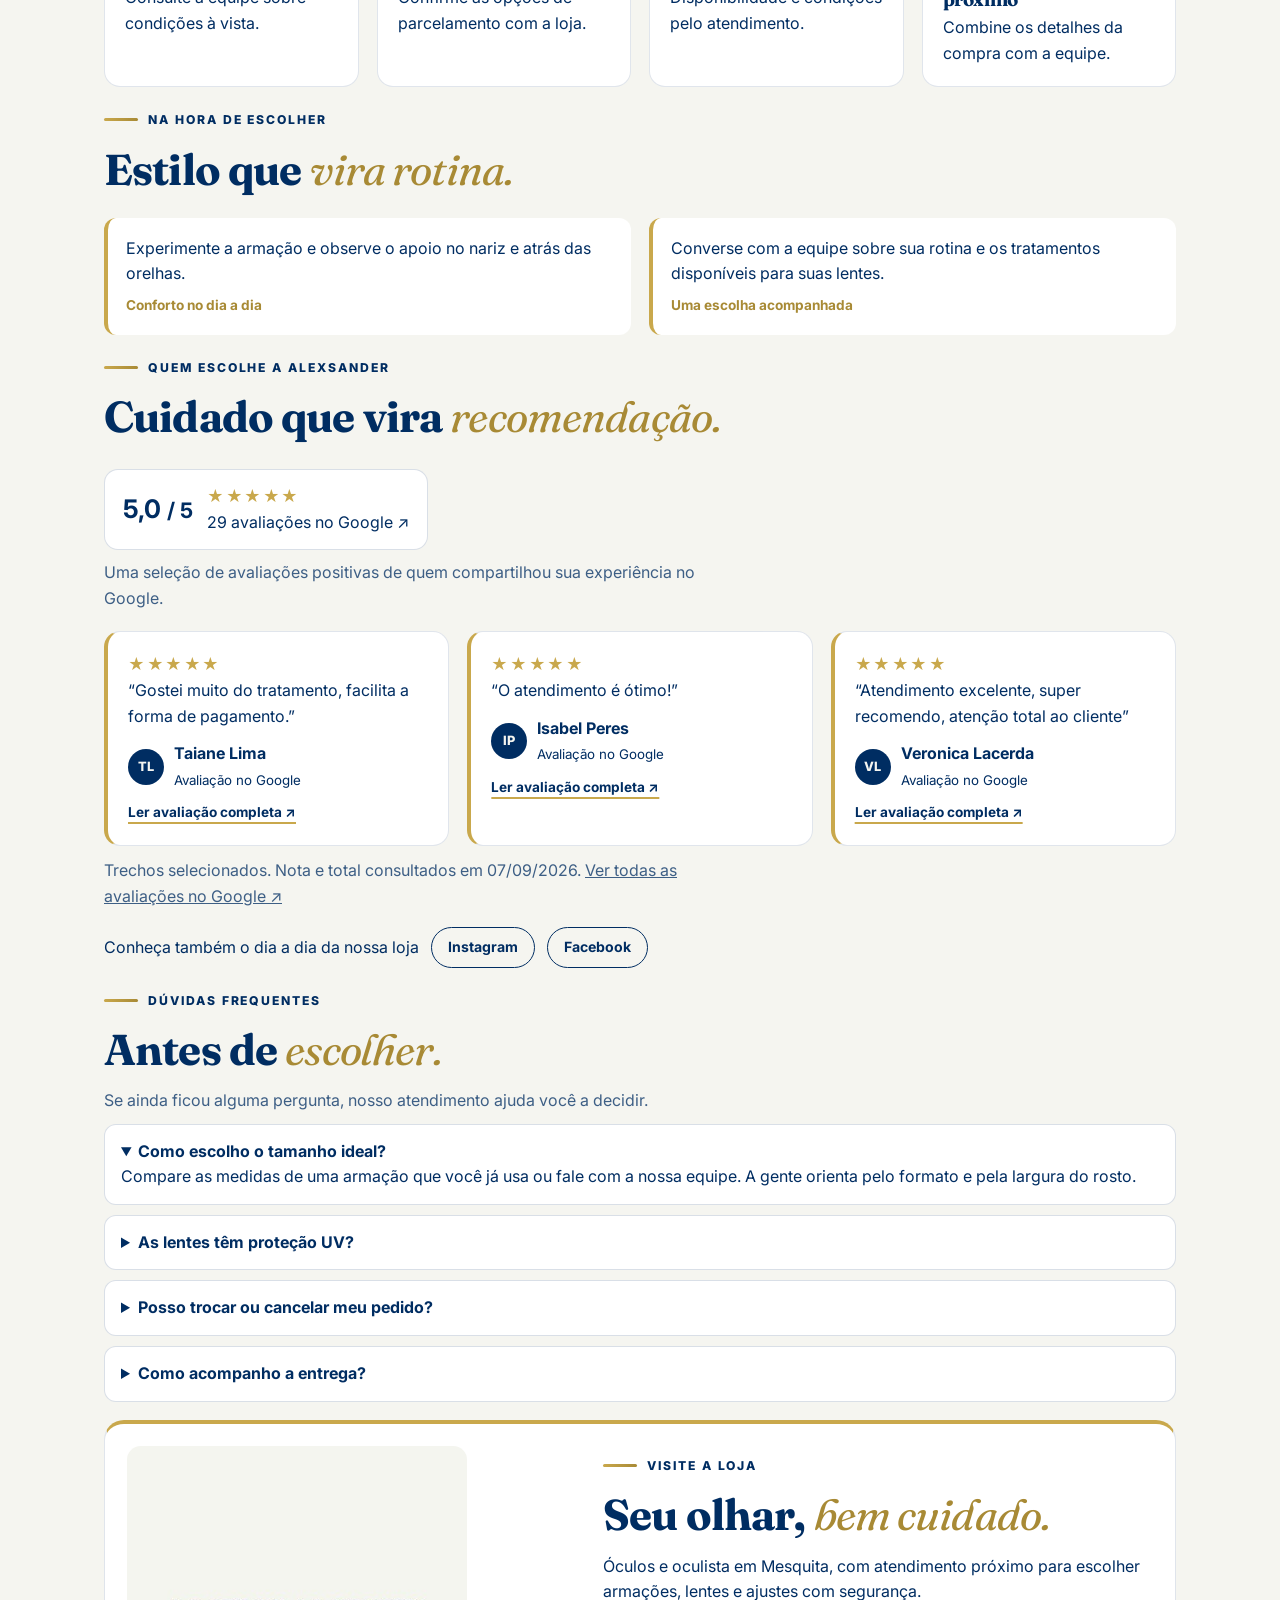
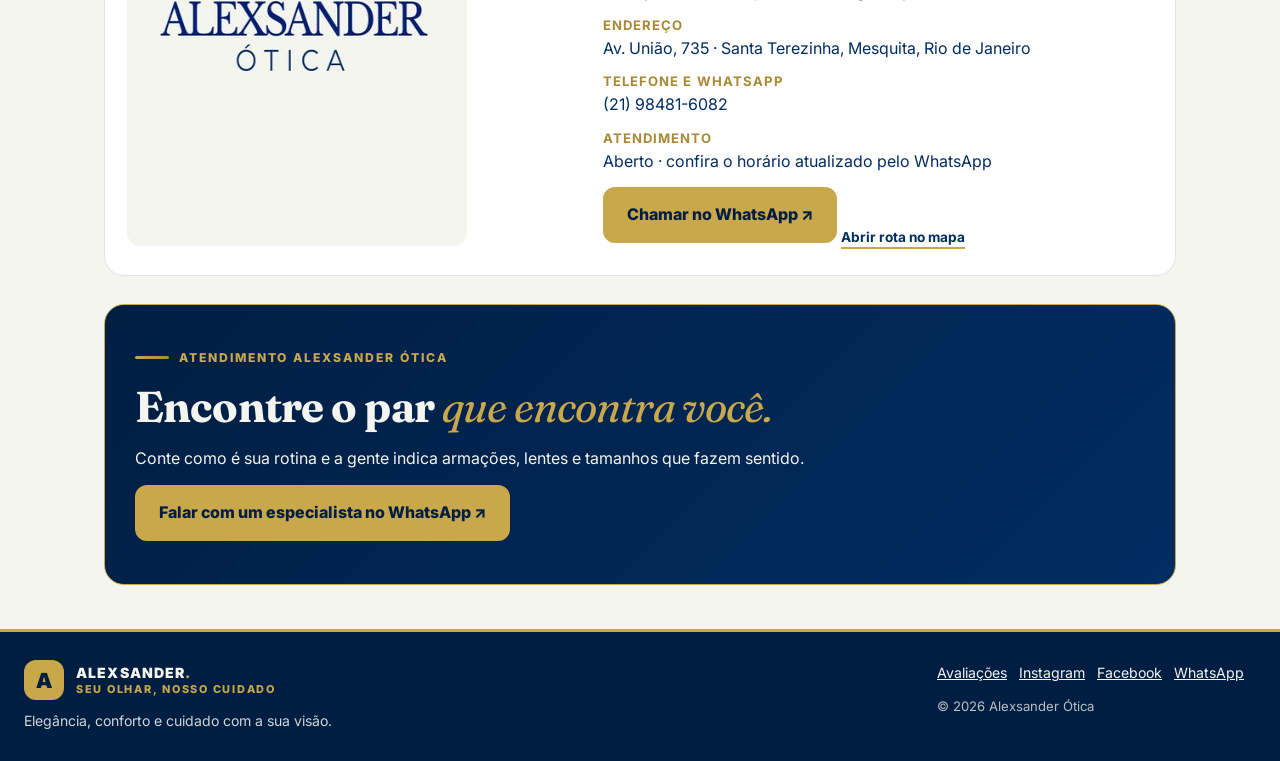
==== commit 4ef76ec6: "Atualiza endereço oficial, remove Oval do catálogo e publica site-novo" ====
--- a/index.html
+++ b/index.html
@@ -22,7 +22,7 @@
 <meta name="twitter:card" content="summary"/>
 <meta name="twitter:title" content="Alexsander Ótica — Seu olhar, nosso cuidado"/>
 <meta name="twitter:image" content="https://passosnikolas5-coder.github.io/alexsander-otica-previa/loja-perfil.png"/>
-<script type="application/ld+json">{"@context":"https://schema.org","@type":"Optician","name":"Alexsander Ótica","slogan":"Seu olhar, nosso cuidado.","description":"Armações ópticas e solares, lentes antirreflexo, polarizadas e fotossensíveis em Mesquita, RJ.","url":"https://passosnikolas5-coder.github.io/alexsander-otica-previa/","logo":"https://passosnikolas5-coder.github.io/alexsander-otica-previa/loja-perfil.png","image":"https://passosnikolas5-coder.github.io/alexsander-otica-previa/loja-perfil.png","telephone":"+5521984816082","address":{"@type":"PostalAddress","streetAddress":"Rua Poligonal, 10","addressLocality":"Mesquita","addressRegion":"RJ","addressCountry":"BR"}}}</script>
+<script type="application/ld+json">{"@context":"https://schema.org","@type":"Optician","name":"Alexsander Ótica","slogan":"Seu olhar, nosso cuidado.","description":"Armações ópticas e solares, lentes antirreflexo, polarizadas e fotossensíveis em Mesquita, RJ.","url":"https://passosnikolas5-coder.github.io/alexsander-otica-previa/","logo":"https://passosnikolas5-coder.github.io/alexsander-otica-previa/loja-perfil.png","image":"https://passosnikolas5-coder.github.io/alexsander-otica-previa/loja-perfil.png","telephone":"+5521984816082","address":{"@type":"PostalAddress","streetAddress":"Av. União, 735","addressLocality":"Mesquita","addressRegion":"RJ","postalCode":"26554-000","addressCountry":"BR"}}}</script>
 <style>
 :root{--azul:#002D62;--azul2:#001E42;--azul-soft:#E8EDF3;--off:#F5F5F0;--dourado:#C9A84C;--dourado2:#A88A35;--branco:#fff;--sombra:0 10px 30px rgba(0,45,98,.12)}
 *{box-sizing:border-box;margin:0;padding:0}
@@ -263,7 +263,7 @@
 <div class="scroll-progress" aria-hidden="true"></div>
 <div class="cursor-glow" aria-hidden="true"></div>
 <a class="skip-link" href="#conteudo">Ir para o conteúdo</a>
-<div class="announcement">Alexsander Ótica · Rua Poligonal, 10 · Mesquita, RJ <strong>✦ Seu olhar, nosso cuidado.</strong></div>
+<div class="announcement">Alexsander Ótica · Av. União, 735 · Mesquita, RJ <strong>✦ Seu olhar, nosso cuidado.</strong></div>
 <div class="marquee" aria-hidden="true"><div class="marquee-track"><span>✦ Promoção: armações por R$ 80</span><span>✦ Retirada na loja em Mesquita</span><span>✦ Pix, crédito e débito</span><span>✦ Seu olhar, nosso cuidado</span><span>✦ Promoção: armações por R$ 80</span><span>✦ Retirada na loja em Mesquita</span><span>✦ Pix, crédito e débito</span><span>✦ Seu olhar, nosso cuidado</span></div></div>
 <header>
 <a class="brand" href="#topo"><span class="brand-mark">A</span><span class="brand-name">ALEXSANDER<span class="brand-dot">.</span><span class="slogan-oficial">Seu olhar, nosso cuidado</span></span></a>
@@ -288,7 +288,7 @@
 <a class="hero-campaign tilt" href="#colecao"><img src="https://alexsander-otica.passosnikolas5.workers.dev/campaigns/eyewear-editorial.jpg" alt="Ilustração de campanha: óculos arredondados em tom champanhe e armação tartaruga sobre pedra clara, com luz de estúdio." onerror="this.onerror=null;this.src='./fotos/solar-aviador-azul.jpg'"/><span>Explore seu estilo ↗</span></a>
 <div class="hero-picks">
 <a href="#colecao"><img src="./fotos/solar-aviador-azul.jpg" alt="Óculos de sol Aviador Azul." loading="lazy"/><span>Aviador Azul<small>Solar · R$ 80</small></span></a>
-<a href="#colecao"><img src="./fotos/optico-oval-tartaruga.jpg" alt="Óculos de grau Oval Tartaruga." loading="lazy"/><span>Oval Tartaruga<small>Óptico · R$ 80</small></span></a>
+<a href="#colecao"><img src="./fotos/optico-retangular-tartaruga.jpg" alt="Óculos de grau Retangular Tartaruga." loading="lazy"/><span>Retangular Tartaruga<small>Óptico · R$ 120</small></span></a>
 <a href="#colecao"><img src="./fotos/solar-clubmaster-marrom.jpg" alt="Óculos de sol Clubmaster Marrom." loading="lazy"/><span>Clubmaster Marrom<small>Solar · R$ 150</small></span></a>
 </div>
 </div>
@@ -307,20 +307,19 @@
 </div>
 <div class="toolbar">
 <label class="search"><span aria-hidden="true">⌕</span><input id="busca" type="search" placeholder="Buscar nome, formato ou cor" aria-label="Buscar na coleção"/></label>
-<p class="count" id="contagem" role="status" aria-live="polite">7 modelos na seleção</p>
+<p class="count" id="contagem" role="status" aria-live="polite">6 modelos na seleção</p>
 <label class="sort">Ordenar
 <select id="ordem"><option value="destaques" selected>Destaques da coleção</option><option value="az">Nome de A a Z</option></select>
 </label>
 </div>
 <div class="filters">
 <label>Formato da armação
-<select id="formato"><option value="">Todos os formatos</option><option>Retangular</option><option>Redondo</option><option>Quadrado</option><option>Oval</option><option>Aviador</option><option>Hexagonal</option><option>Clubmaster</option></select>
+<select id="formato"><option value="">Todos os formatos</option><option>Retangular</option><option>Redondo</option><option>Quadrado</option><option>Aviador</option><option>Hexagonal</option><option>Clubmaster</option></select>
 </label>
 <button class="reset" id="limpar" type="button" disabled>Limpar filtros ✕</button>
 </div>
 <div class="grid stagger" id="grade">
 <article class="card tilt" data-cat="solar" data-name="Aviador Azul" data-format="Aviador" data-color="Dourado e azul" data-preco="R$ 80"><img src="./fotos/solar-aviador-azul.jpg" alt="Óculos de sol Aviador Azul com armação dourada e lente azul." loading="lazy"/><div class="pad"><small class="cat"><span>Solar · Promoção</span><button type="button" data-orc="Aviador Azul" data-preco="R$ 80">Orçamento ↗</button></small><h3>Aviador Azul</h3><p class="meta">Aviador · Dourado e azul</p><div class="price"><span class="old">R$ 150</span><strong>R$ 80</strong><span class="promo-tag">PROMOÇÃO</span></div><a class="mini-btn" href="#" data-orc="Aviador Azul" data-preco="R$ 80">Escolher e pedir orçamento</a></div></article>
-<article class="card tilt" data-cat="optico" data-name="Oval Tartaruga" data-format="Oval" data-color="Tartaruga" data-preco="R$ 80"><img src="./fotos/optico-oval-tartaruga.jpg" alt="Óculos de grau Oval Tartaruga em acetato." loading="lazy"/><div class="pad"><small class="cat"><span>Óptico · Promoção</span><button type="button" data-orc="Oval Tartaruga" data-preco="R$ 80">Orçamento ↗</button></small><h3>Oval Tartaruga</h3><p class="meta">Oval · Tartaruga</p><div class="price"><span class="old">R$ 120</span><strong>R$ 80</strong><span class="promo-tag">PROMOÇÃO</span></div><a class="mini-btn" href="#" data-orc="Oval Tartaruga" data-preco="R$ 80">Escolher e pedir orçamento</a></div></article>
 <article class="card tilt" data-cat="optico" data-name="Retangular Tartaruga" data-format="Retangular" data-color="Tartaruga" data-preco="R$ 120"><img src="./fotos/optico-retangular-tartaruga.jpg" alt="Óculos de grau Retangular Tartaruga em acetato." loading="lazy"/><div class="pad"><small class="cat"><span>Óptico</span><button type="button" data-orc="Retangular Tartaruga" data-preco="R$ 120">Orçamento ↗</button></small><h3>Retangular Tartaruga</h3><p class="meta">Retangular · Tartaruga</p><div class="price"><strong>R$ 120</strong></div><a class="mini-btn" href="#" data-orc="Retangular Tartaruga" data-preco="R$ 120">Escolher e pedir orçamento</a></div></article>
 <article class="card tilt" data-cat="solar" data-name="Clubmaster Marrom" data-format="Clubmaster" data-color="Marrom" data-preco="R$ 150"><img src="./fotos/solar-clubmaster-marrom.jpg" alt="Óculos de sol Clubmaster Marrom com lente marrom." loading="lazy"/><div class="pad"><small class="cat"><span>Solar</span><button type="button" data-orc="Clubmaster Marrom" data-preco="R$ 150">Orçamento ↗</button></small><h3>Clubmaster Marrom</h3><p class="meta">Clubmaster · Marrom</p><div class="price"><strong>R$ 150</strong></div><a class="mini-btn" href="#" data-orc="Clubmaster Marrom" data-preco="R$ 150">Escolher e pedir orçamento</a></div></article>
 <article class="card tilt" data-cat="solar" data-name="Redondo Preto" data-format="Redondo" data-color="Preto" data-preco="R$ 140"><img src="./fotos/solar-redondo-preto.jpg" alt="Óculos de sol Redondo Preto em metal." loading="lazy"/><div class="pad"><small class="cat"><span>Solar</span><button type="button" data-orc="Redondo Preto" data-preco="R$ 140">Orçamento ↗</button></small><h3>Redondo Preto</h3><p class="meta">Redondo · Preto</p><div class="price"><strong>R$ 140</strong></div><a class="mini-btn" href="#" data-orc="Redondo Preto" data-preco="R$ 140">Escolher e pedir orçamento</a></div></article>
@@ -445,10 +444,10 @@
 <section id="loja" class="store reveal">
 <div><img src="./loja-perfil.png" alt="Foto de perfil da Alexsander Ótica" width="400" height="400"/></div>
 <div><div class="eyebrow">Visite a loja</div><h2>Seu olhar, <em>bem cuidado.</em></h2><p>Óculos e oculista em Mesquita, com atendimento próximo para escolher armações, lentes e ajustes com segurança.</p>
-<div class="row"><strong>Endereço</strong><span>Rua Poligonal, 10 · Mesquita, Rio de Janeiro</span></div>
+<div class="row"><strong>Endereço</strong><span>Av. União, 735 · Santa Terezinha, Mesquita, Rio de Janeiro</span></div>
 <div class="row"><strong>Telefone e WhatsApp</strong><span>(21) 98481-6082</span></div>
 <div class="row"><strong>Atendimento</strong><span>Aberto · confira o horário atualizado pelo WhatsApp</span></div>
-<p style="margin-top:12px"><a class="btn magnetic" href="https://wa.me/5521984816082?text=Ol%C3%A1%20Alexsander%20%C3%93tica%2C%20quero%20conhecer%20os%20modelos">Chamar no WhatsApp ↗</a> <a class="mini-btn" href="https://www.google.com/maps/search/?api=1&amp;query=Rua+Poligonal+10+Mesquita+RJ" target="_blank" rel="noopener">Abrir rota no mapa</a></p>
+<p style="margin-top:12px"><a class="btn magnetic" href="https://wa.me/5521984816082?text=Ol%C3%A1%20Alexsander%20%C3%93tica%2C%20quero%20conhecer%20os%20modelos">Chamar no WhatsApp ↗</a> <a class="mini-btn" href="https://www.google.com/maps/search/?api=1&amp;query=Av.+Uni%C3%A3o+735+Mesquita+RJ" target="_blank" rel="noopener">Abrir rota no mapa</a></p>
 </div>
 </section>
 
@@ -532,7 +531,7 @@
 <div class="drawer-head"><h2>Sua sacola</h2><button class="modal-x" id="cart-fechar" type="button" aria-label="Fechar sacola" style="position:static">✕</button></div>
 <div class="drawer-items" id="cart-items"></div>
 <div class="drawer-foot">
-<div class="pickup"><strong>Retirada na loja</strong><br/>Rua Poligonal, 10 · Mesquita, RJ<br/>Por enquanto sem entrega — você busca seu pedido na loja.</div>
+<div class="pickup"><strong>Retirada na loja</strong><br/>Av. União, 735 · Mesquita, RJ<br/>Por enquanto sem entrega — você busca seu pedido na loja.</div>
 <div class="total-line"><span>Total</span><span id="cart-total">R$ 0</span></div>
 <label class="opt-label" for="cli-nome">Seu nome para o pedido</label>
 <input class="nome-input" id="cli-nome" type="text" name="nome" maxlength="60" placeholder="Ex.: Maria Silva" autocomplete="name"/>
@@ -574,7 +573,6 @@
   // Variantes de cor por modelo + modal de detalhes
   var CORES = {
     "Aviador Azul": ["Dourado e azul", "Preto", "Prata", "Marrom"],
-    "Oval Tartaruga": ["Tartaruga", "Preto", "Transparente", "Vermelho"],
     "Retangular Tartaruga": ["Tartaruga", "Preto", "Marrom", "Azul"],
     "Clubmaster Marrom": ["Marrom", "Preto", "Tartaruga"],
     "Redondo Preto": ["Preto", "Grafite", "Dourado"],
@@ -583,7 +581,6 @@
   };
   var FOTOS = {
     "Aviador Azul": ["./fotos/solar-aviador-azul.jpg", "./fotos/solar-aviador-azul-2.jpg"],
-    "Oval Tartaruga": ["./fotos/optico-oval-tartaruga.jpg", "./fotos/optico-oval-tartaruga-2.jpg"],
     "Retangular Tartaruga": ["./fotos/optico-retangular-tartaruga.jpg"],
     "Clubmaster Marrom": ["./fotos/solar-clubmaster-marrom.jpg", "./fotos/solar-clubmaster-marrom-2.jpg"],
     "Redondo Preto": ["./fotos/solar-redondo-preto.jpg", "./fotos/solar-redondo-preto-2.jpg"],
@@ -591,8 +588,8 @@
     "Bali Quadrado": ["./fotos/solar-bali-quadrado.jpg"]
   };
   var LENTES = ["Transparente", "Antirreflexo", "Fotossensível", "Polarizada"];
-  var PRECO = {"Aviador Azul": 80, "Oval Tartaruga": 80, "Retangular Tartaruga": 120, "Clubmaster Marrom": 150, "Redondo Preto": 140, "Hexagonal Âmbar": 130, "Bali Quadrado": 150};
-  var PRECO_DE = {"Aviador Azul": 150, "Oval Tartaruga": 120};
+  var PRECO = {"Aviador Azul": 80, "Retangular Tartaruga": 120, "Clubmaster Marrom": 150, "Redondo Preto": 140, "Hexagonal Âmbar": 130, "Bali Quadrado": 150};
+  var PRECO_DE = {"Aviador Azul": 150};
   function BRL(v){ return "R$ " + v; }
   function selCor(card){ return card.dataset.selcor || card.dataset.color; }
   // Linha de cores em cada card
@@ -923,7 +920,7 @@
     var linhas = sacola.map(function(it){ return it.qtd + 'x ' + it.modelo + ' (' + it.cor + ', ' + it.lente + ') — ' + BRL((PRECO[it.modelo] || 0) * it.qtd); });
     var nome = cliNome.value.trim();
     var pagTxt = met === 'Pix' ? 'Pix' : met + ' final ' + ult4 + (met === 'Crédito' ? ' em ' + parc + 'x' : '');
-    var msg = 'Olá Alexsander Ótica, meu pedido ' + num + ' (RETIRADA NA LOJA — Rua Poligonal, 10 · Mesquita):\n' + linhas.join('\n') + '\nTotal: ' + BRL(total) + '\nPagamento: ' + pagTxt + (nome ? '\nNome: ' + nome : '');
+    var msg = 'Olá Alexsander Ótica, meu pedido ' + num + ' (RETIRADA NA LOJA — Av. União, 735 · Mesquita):\n' + linhas.join('\n') + '\nTotal: ' + BRL(total) + '\nPagamento: ' + pagTxt + (nome ? '\nNome: ' + nome : '');
     document.getElementById('order-num').textContent = num;
     document.getElementById('order-msg').textContent = met === 'Pix'
       ? 'Você escolheu Pix (' + BRL(total) + '). Toque abaixo para enviar o pedido e receber a chave Pix no WhatsApp. Pague e retire na loja com este número.'
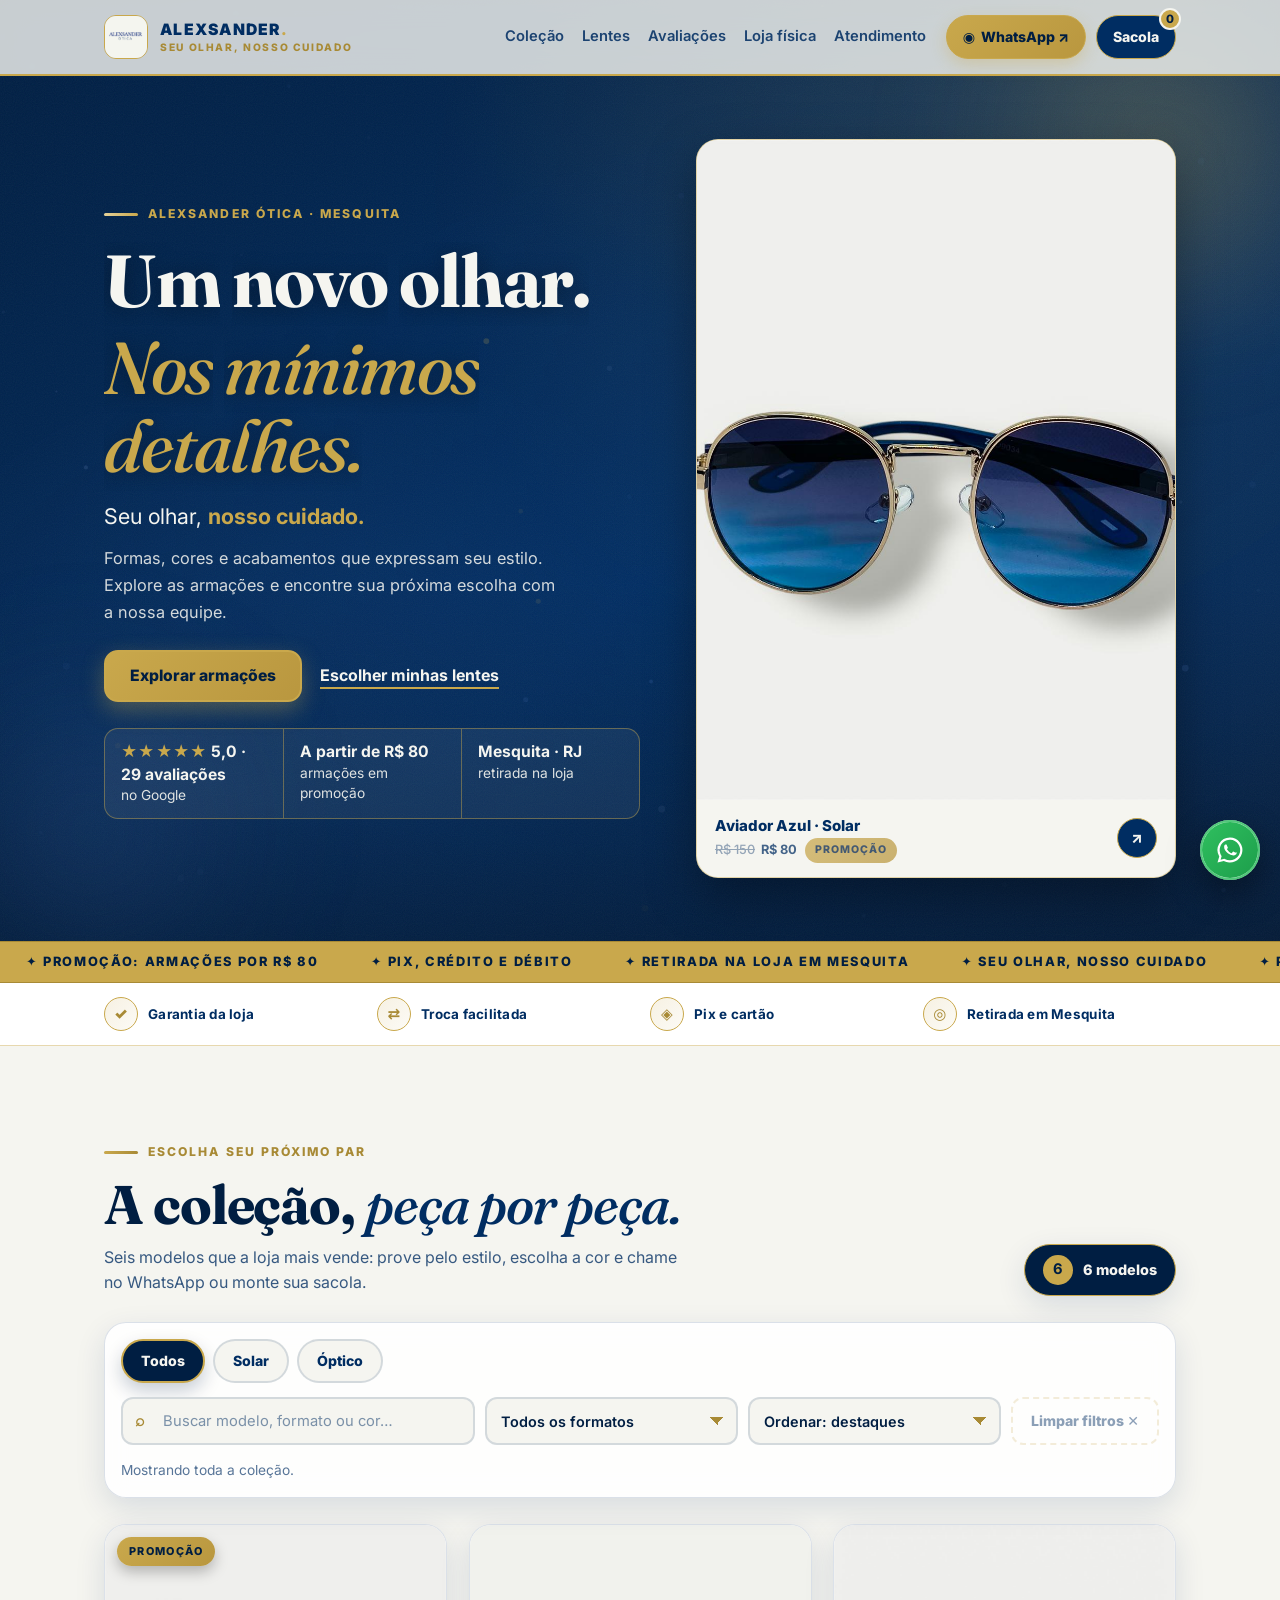
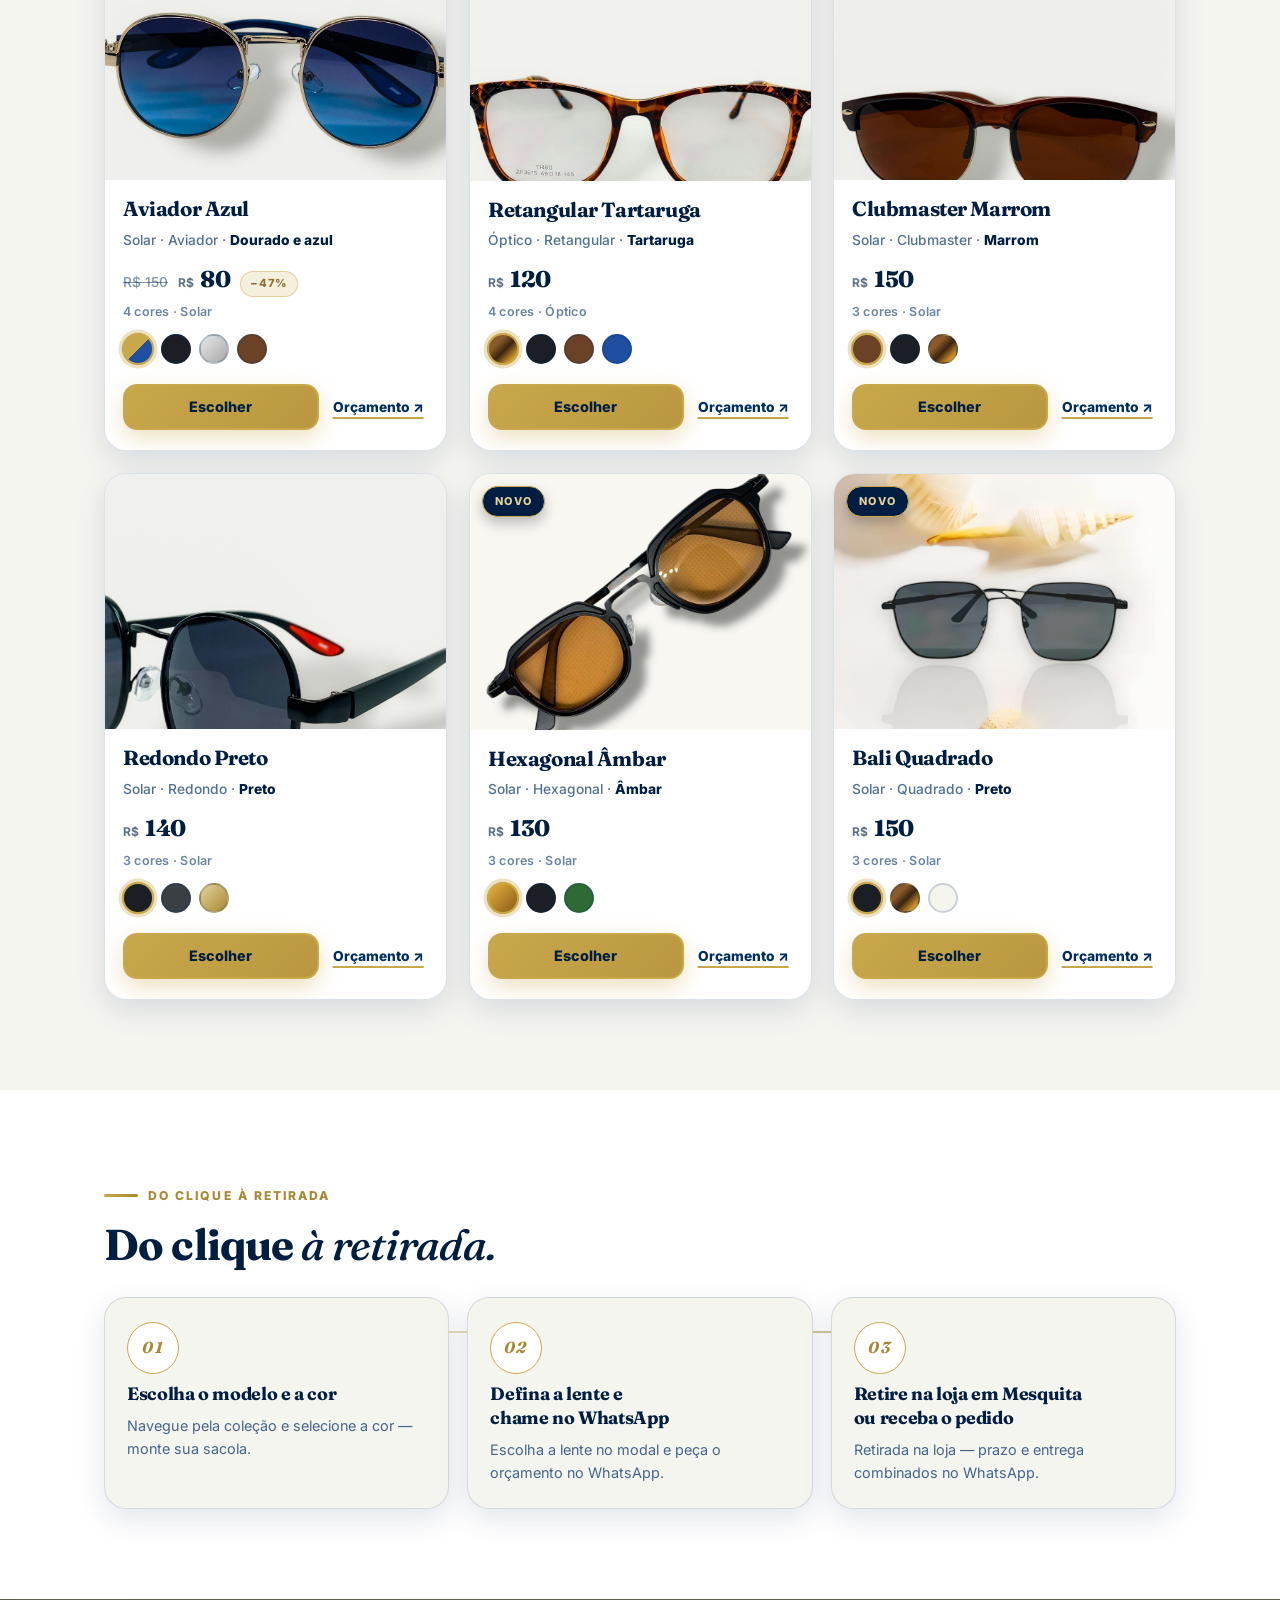
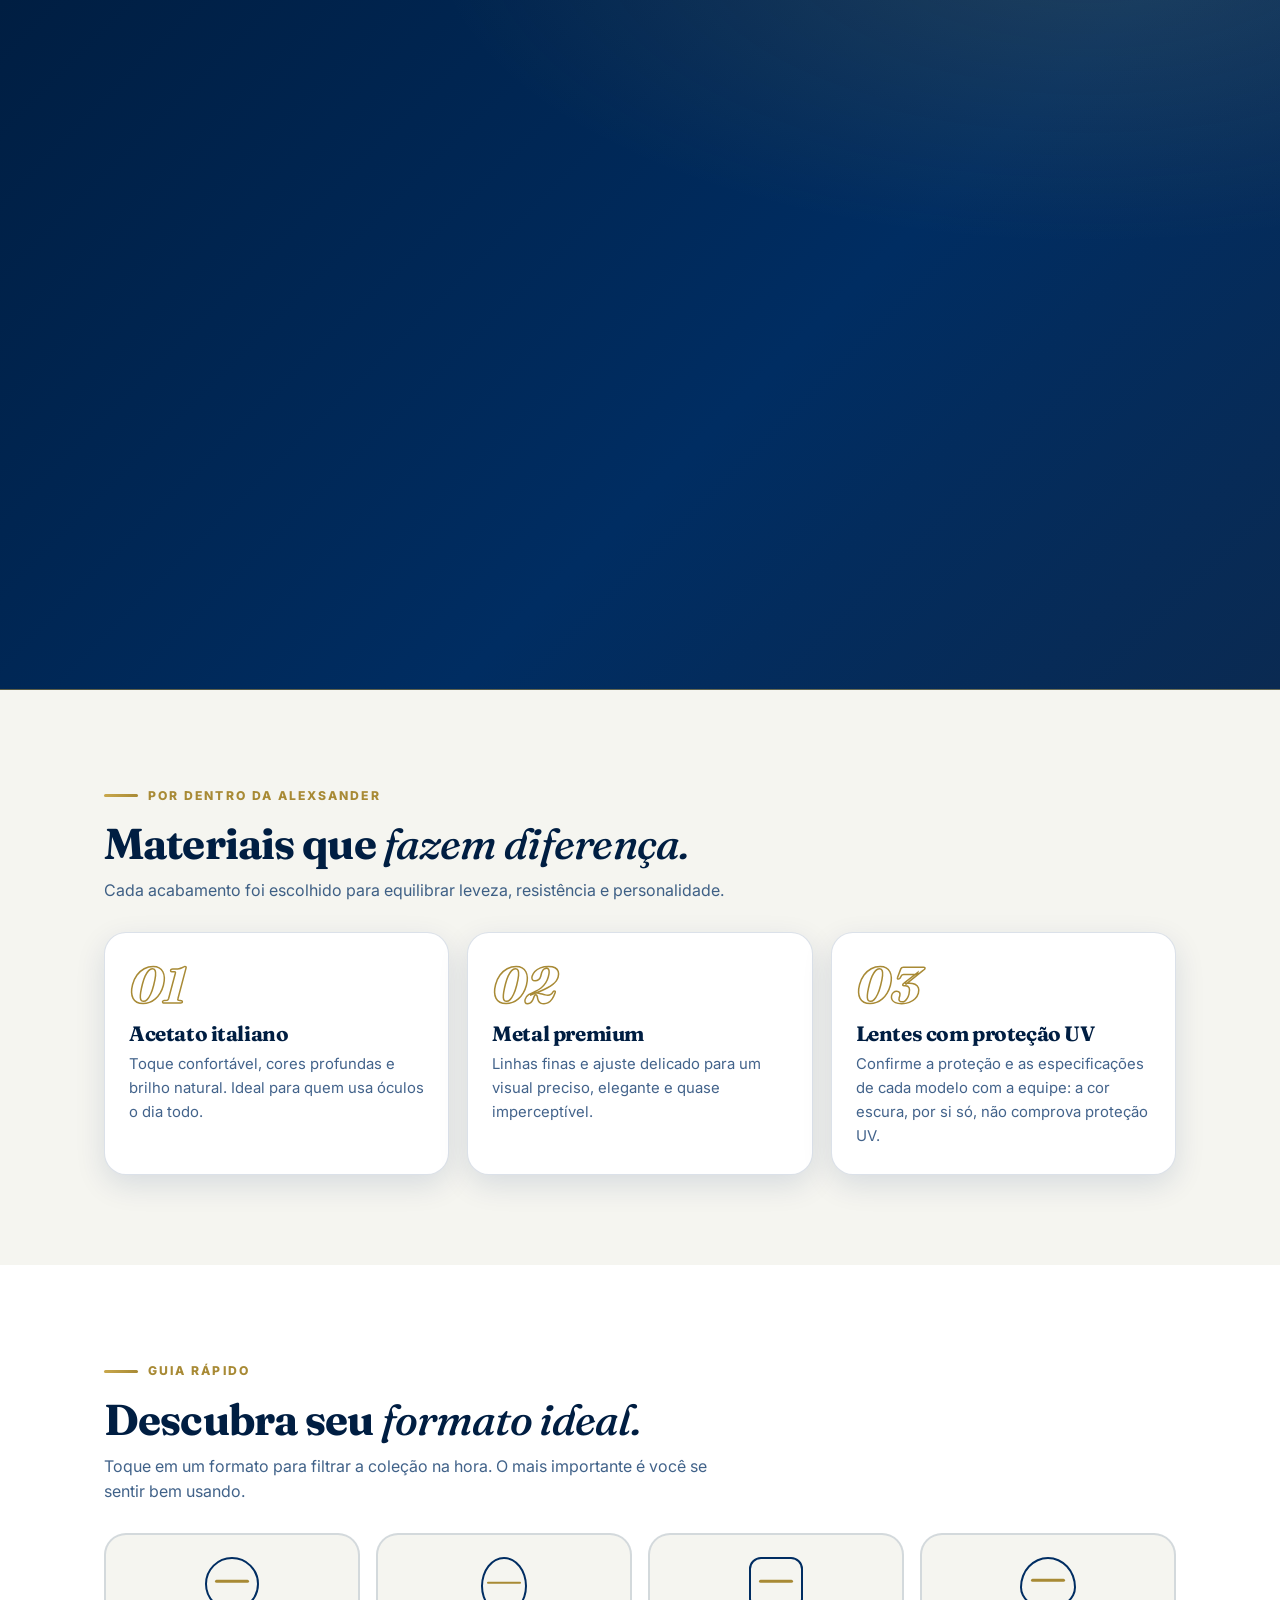
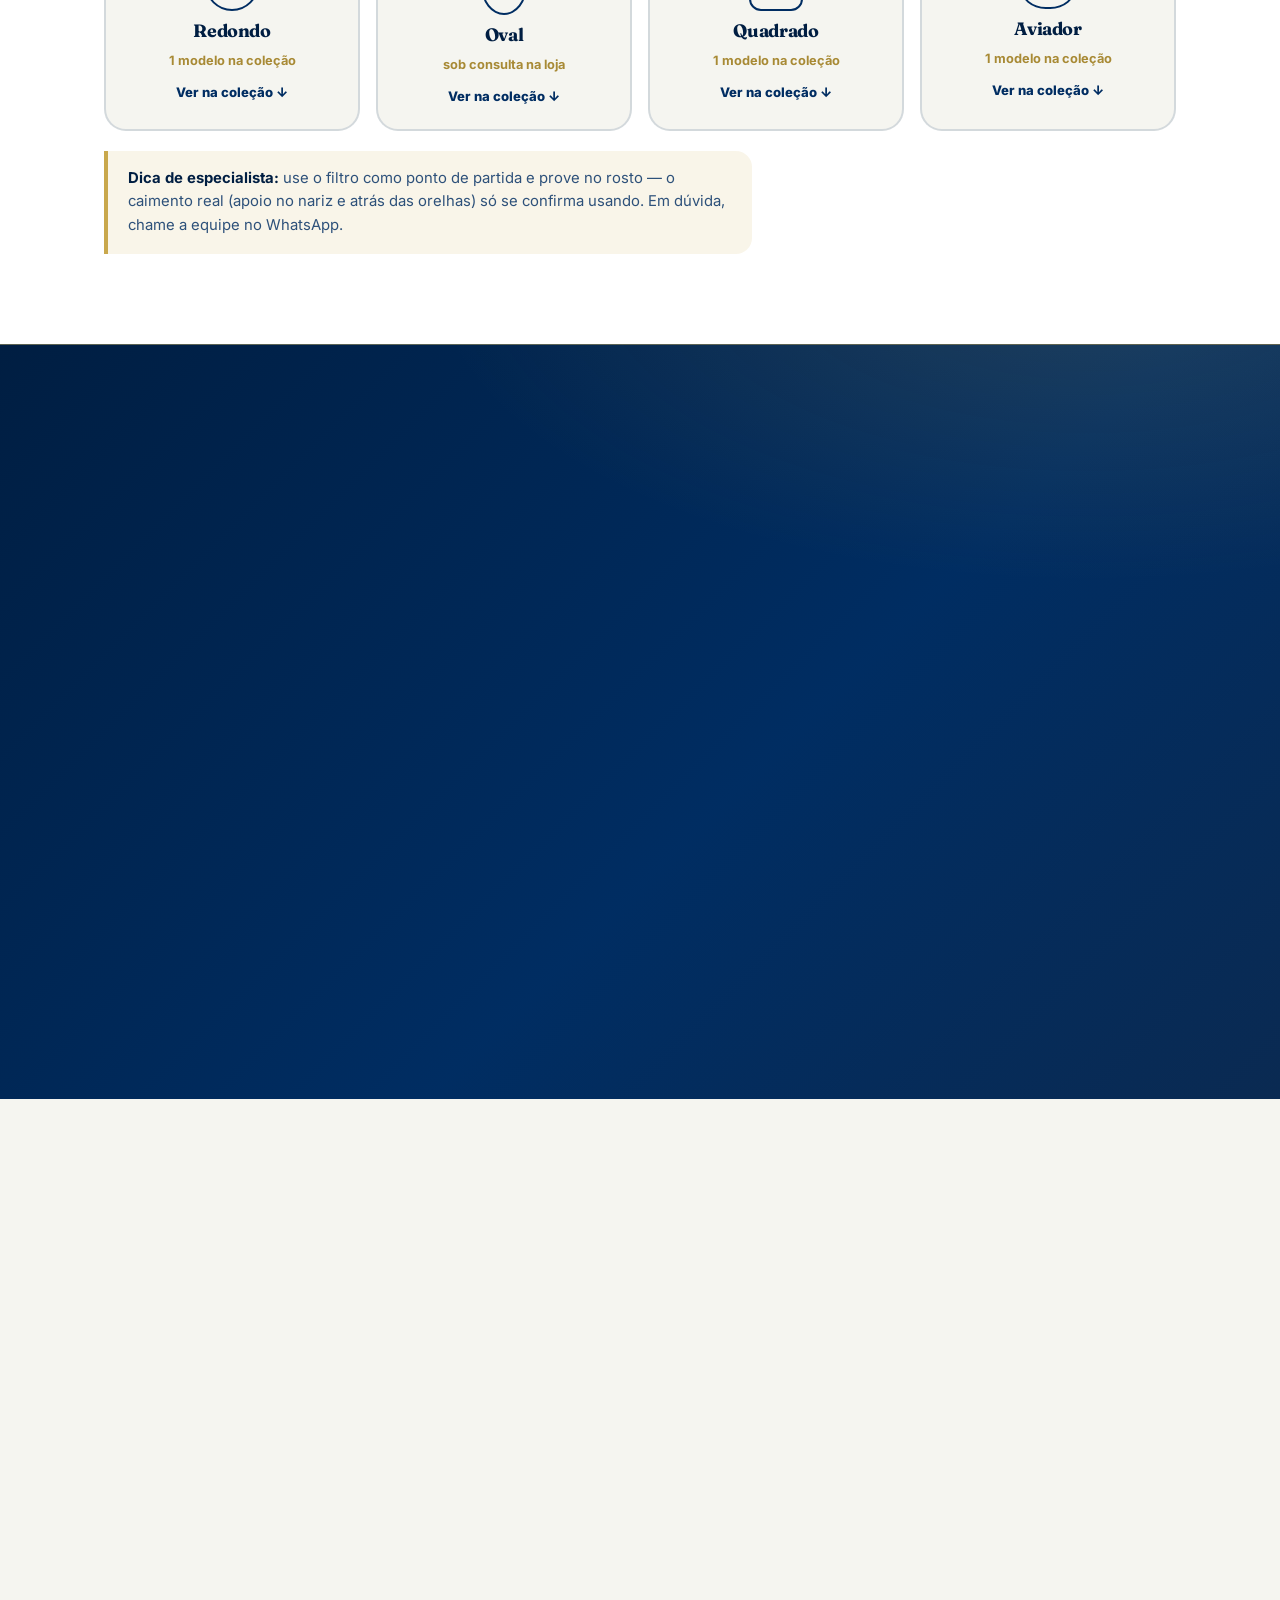
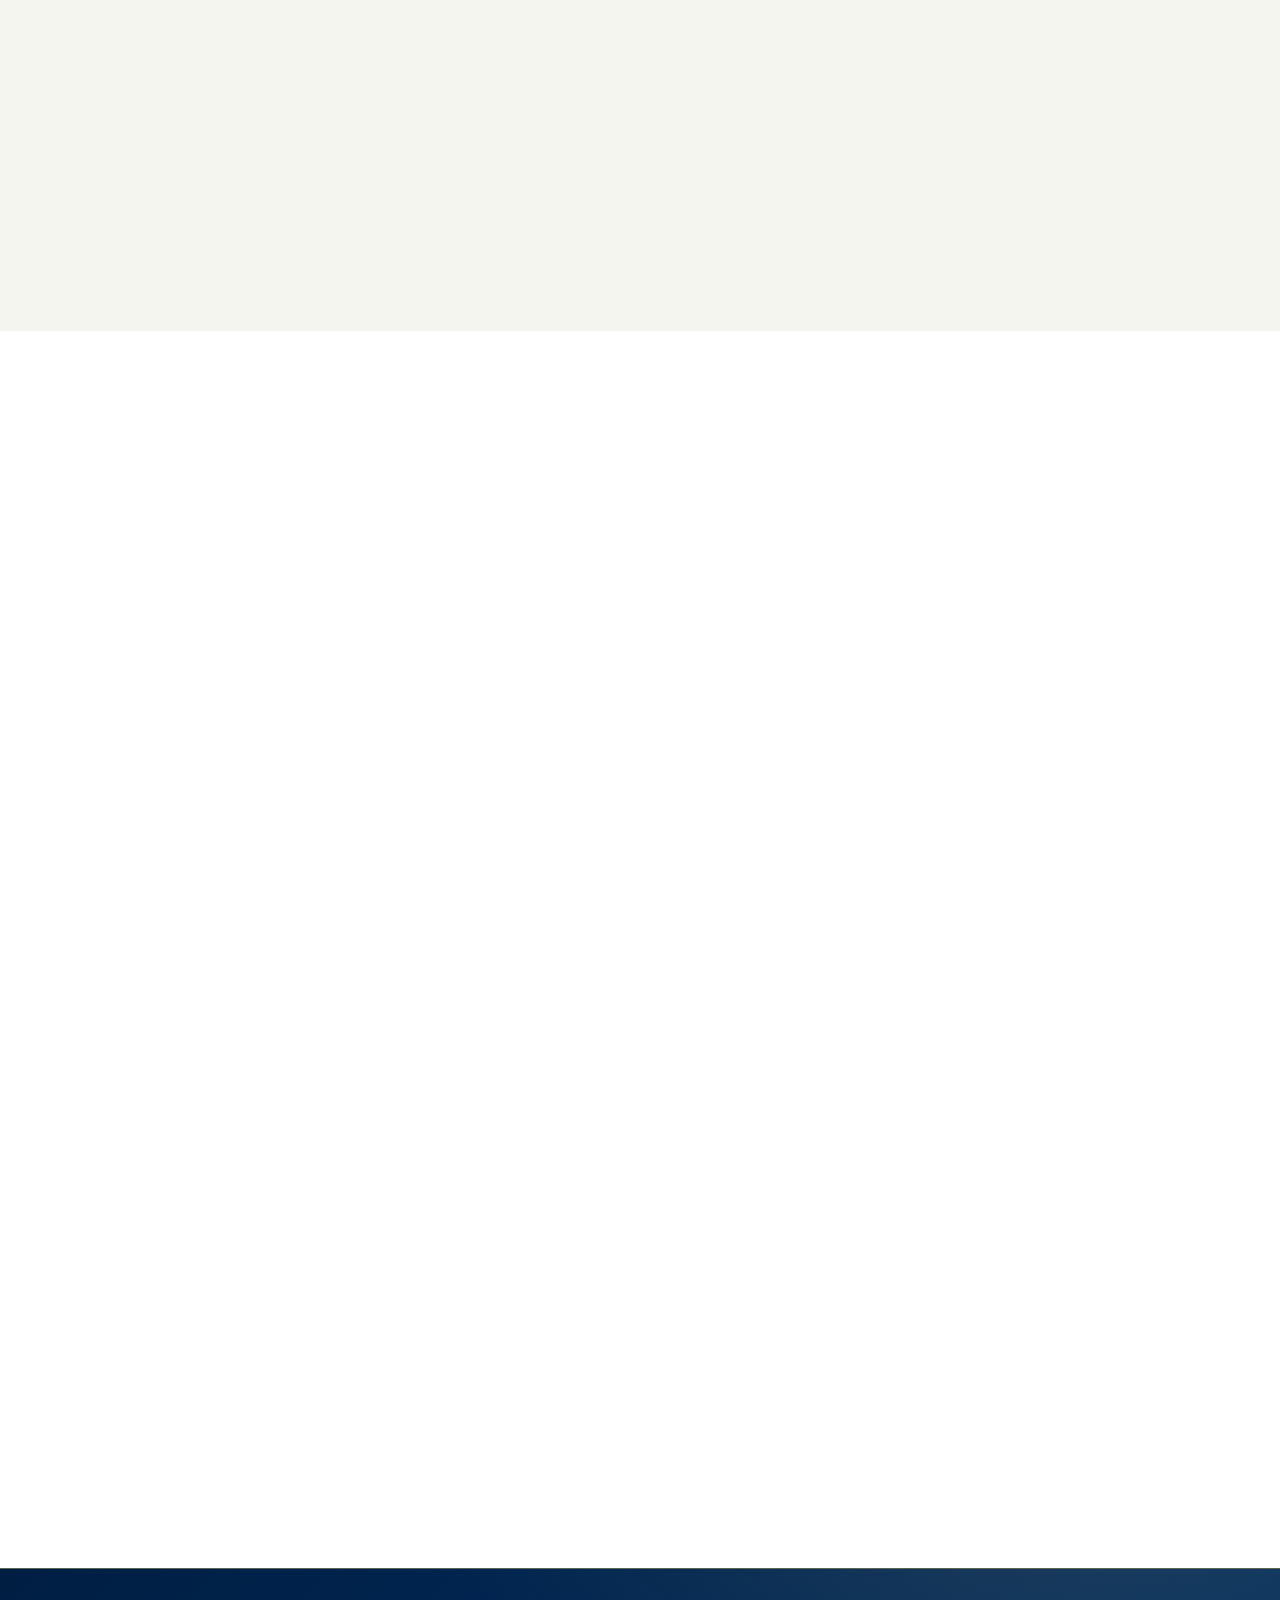
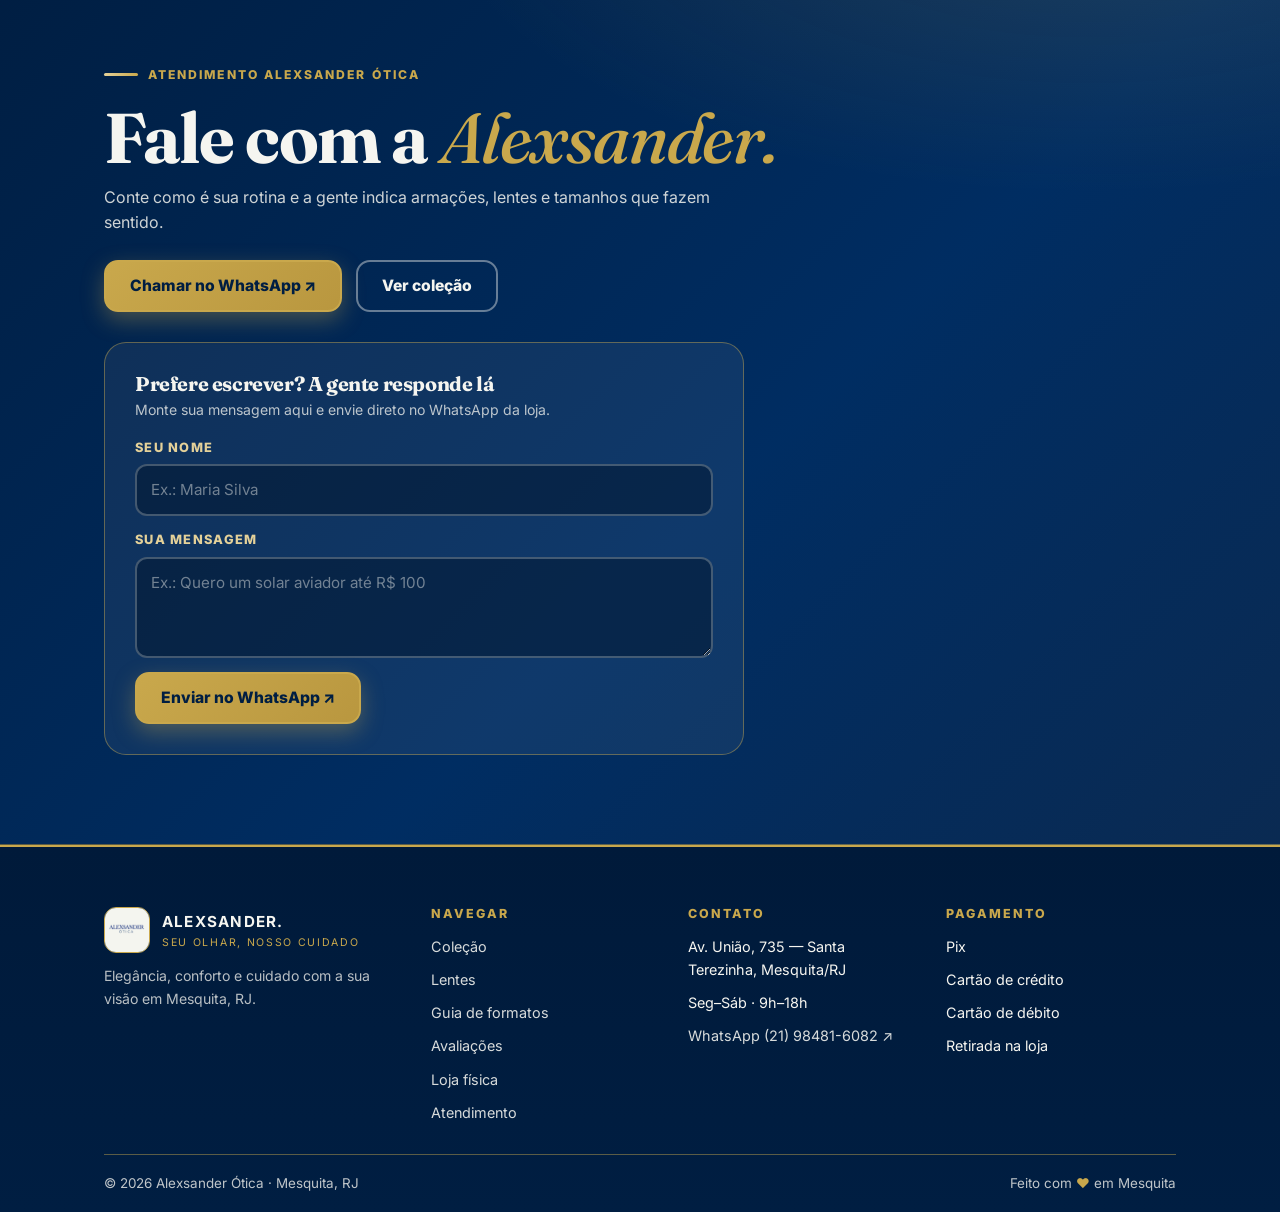
==== commit 8a69b62d: "Raiz vira o site-novo: mesma home magnífica em /" ====
--- a/index.html
+++ b/index.html
@@ -1,946 +1,245 @@
 <!DOCTYPE html>
 <html lang="pt-BR">
 <head>
-<meta charset="utf-8"/>
-<meta name="viewport" content="width=device-width, initial-scale=1"/>
-<title>Alexsander Ótica — Seu olhar, nosso cuidado | Mesquita RJ</title>
-<meta name="description" content="Alexsander Ótica em Mesquita, RJ — armações ópticas e solares, lentes antirreflexo, polarizadas e fotossensíveis. Seu olhar, nosso cuidado."/>
-<link rel="icon" type="image/png" sizes="32x32" href="./loja-perfil.png"/>
-<link rel="icon" type="image/png" sizes="16x16" href="./loja-perfil.png"/>
-<link rel="apple-touch-icon" sizes="180x180" href="./loja-perfil.png"/>
-<link rel="canonical" href="https://passosnikolas5-coder.github.io/alexsander-otica-previa/"/>
-<link rel="preconnect" href="https://fonts.googleapis.com"/>
-<link rel="preconnect" href="https://fonts.gstatic.com" crossorigin/>
-<link rel="stylesheet" href="https://fonts.googleapis.com/css2?family=Fraunces:ital,opsz,wght@0,9..144,600;0,9..144,800;1,9..144,500;1,9..144,700&amp;family=Inter:wght@400;500;700;800&amp;display=swap"/>
-<meta property="og:type" content="website"/>
-<meta property="og:locale" content="pt_BR"/>
-<meta property="og:title" content="Alexsander Ótica — Seu olhar, nosso cuidado"/>
-<meta property="og:description" content="Armações ópticas e solares, lentes antirreflexo, polarizadas e fotossensíveis em Mesquita, RJ."/>
-<meta property="og:image" content="https://passosnikolas5-coder.github.io/alexsander-otica-previa/loja-perfil.png"/>
-<meta property="og:image:width" content="400"/>
-<meta property="og:image:height" content="400"/>
-<meta name="twitter:card" content="summary"/>
-<meta name="twitter:title" content="Alexsander Ótica — Seu olhar, nosso cuidado"/>
-<meta name="twitter:image" content="https://passosnikolas5-coder.github.io/alexsander-otica-previa/loja-perfil.png"/>
-<script type="application/ld+json">{"@context":"https://schema.org","@type":"Optician","name":"Alexsander Ótica","slogan":"Seu olhar, nosso cuidado.","description":"Armações ópticas e solares, lentes antirreflexo, polarizadas e fotossensíveis em Mesquita, RJ.","url":"https://passosnikolas5-coder.github.io/alexsander-otica-previa/","logo":"https://passosnikolas5-coder.github.io/alexsander-otica-previa/loja-perfil.png","image":"https://passosnikolas5-coder.github.io/alexsander-otica-previa/loja-perfil.png","telephone":"+5521984816082","address":{"@type":"PostalAddress","streetAddress":"Av. União, 735","addressLocality":"Mesquita","addressRegion":"RJ","postalCode":"26554-000","addressCountry":"BR"}}}</script>
-<style>
-:root{--azul:#002D62;--azul2:#001E42;--azul-soft:#E8EDF3;--off:#F5F5F0;--dourado:#C9A84C;--dourado2:#A88A35;--branco:#fff;--sombra:0 10px 30px rgba(0,45,98,.12)}
-*{box-sizing:border-box;margin:0;padding:0}
-html{scroll-behavior:smooth}
-body{font-family:Inter,system-ui,-apple-system,"Segoe UI",Roboto,Arial,sans-serif;background:var(--off);color:var(--azul);line-height:1.6}
-h1,h2,h3{font-family:Fraunces,Georgia,"Times New Roman",serif;letter-spacing:-.02em}
-h1 em,h2 em{font-style:italic;font-weight:400}
-a{color:inherit}
-.skip-link{position:absolute;left:-999px}
-.container{max-width:1120px;margin:0 auto;padding:44px 24px}
-.section{padding:8px 0}
-.eyebrow{display:inline-flex;align-items:center;gap:10px;font-size:.76rem;text-transform:uppercase;letter-spacing:.16em;font-weight:800}
-.eyebrow::before{content:"";width:34px;height:3px;background:linear-gradient(90deg,var(--dourado),var(--dourado2));display:inline-block;border-radius:2px}
-h2{font-size:clamp(1.8rem,3.8vw,2.7rem);margin:12px 0 10px;line-height:1.3;text-wrap:balance}
-h2 em{color:var(--dourado2)}
-.section-note{opacity:.75;max-width:62ch}
-/* barra + progresso + cursor */
-.scroll-progress{position:fixed;top:0;left:0;height:3px;width:0;background:linear-gradient(90deg,var(--dourado),var(--dourado2));z-index:60}
-.cursor-glow{position:fixed;left:-300px;top:-300px;width:220px;height:220px;border-radius:50%;pointer-events:none;z-index:1;background:radial-gradient(circle,rgba(201,168,76,.20),transparent 70%);transform:translate(-50%,-50%)}
-.announcement{background:linear-gradient(90deg,var(--azul2),var(--azul));color:var(--off);text-align:center;font-size:.84rem;padding:10px 16px;position:relative;overflow:hidden}
-.announcement strong{color:var(--dourado);font-weight:800;letter-spacing:.06em;text-transform:uppercase;font-size:.78rem;margin-left:8px}
-.announcement::after{content:"";position:absolute;top:0;left:-60%;width:50%;height:100%;background:linear-gradient(100deg,transparent,rgba(201,168,76,.35),transparent);animation:announcement-shimmer 5s ease-in-out infinite}
-@keyframes announcement-shimmer{0%,60%{left:-60%}100%{left:130%}}
-/* header */
-header{background:rgba(245,245,240,.94);backdrop-filter:blur(10px);border-bottom:2px solid var(--dourado);padding:12px 24px;display:flex;align-items:center;justify-content:space-between;position:sticky;top:0;z-index:20}
-.brand{display:flex;align-items:center;gap:12px;text-decoration:none}
-.brand-mark{width:40px;height:40px;border-radius:12px;background:var(--azul);color:var(--off);display:grid;place-items:center;font-weight:900;font-size:1.3rem;border:none}
-.brand-name{font-weight:900;letter-spacing:.08em;line-height:1}
-.brand-dot{color:var(--dourado)}
-.slogan-oficial{display:block;font-size:.68rem;letter-spacing:.16em;text-transform:uppercase;color:var(--dourado2);font-weight:800;margin-top:3px}
-nav{display:flex;gap:16px;font-size:.9rem;align-items:center;flex-wrap:wrap}
-nav a{text-decoration:none;font-weight:500}
-nav a.cta{background:linear-gradient(135deg,var(--dourado),#b9973f);color:var(--azul2);padding:9px 16px;border-radius:999px;border:1px solid var(--dourado);font-weight:800}
-/* hero */
-.hero{background:linear-gradient(135deg,#001E42 0%,#002D62 55%,#0a2a52 100%);position:relative;overflow:hidden}
-.hero-inner{max-width:1120px;margin:0 auto;padding:56px 24px;display:grid;grid-template-columns:1.05fr .95fr;gap:32px;align-items:center;position:relative}
-.hero .eyebrow{color:var(--dourado)}
-.hero h1{font-size:clamp(2.6rem,5.6vw,4.2rem);line-height:1.28;margin:20px 0 4px;color:var(--off);text-wrap:balance}
-.hero h1 .h1-linha{display:block}
-.hero h1 .h1-linha-1{margin-bottom:16px}
-.hero h1 em{color:var(--dourado);text-decoration:none}
-.hero-slogan{font-size:1.2rem;margin-top:22px;color:var(--off)}
-.hero-slogan strong{color:var(--dourado)}
-.hero-lead{opacity:.88;margin:12px 0 20px;max-width:46ch;color:var(--off)}
-.trust{display:flex;gap:12px;align-items:center;margin:16px 0;font-size:.88rem;color:var(--off)}
-.stars{color:var(--dourado);letter-spacing:.1em;font-weight:800}
-.btn{display:inline-block;background:var(--dourado);color:var(--azul2);padding:13px 22px;border-radius:12px;text-decoration:none;font-weight:800;border:2px solid var(--dourado);position:relative;overflow:hidden;transition:transform .2s ease}
-.btn:hover{transform:translateY(-1px)}
-.btn::after{content:"";position:absolute;top:0;left:-70%;width:45%;height:100%;background:linear-gradient(100deg,transparent,rgba(255,255,255,.5),transparent);transform:skewX(-20deg);animation:btn-shimmer 4.5s ease-in-out infinite}
-@keyframes btn-shimmer{0%,65%{left:-70%}100%{left:140%}}
-.btn-ghost{color:var(--off);font-weight:700;margin-left:12px}
-.badge{display:inline-flex;align-items:center;gap:8px;background:rgba(255,255,255,.1);border:1px solid var(--dourado);color:var(--off);border-radius:999px;padding:7px 13px;font-size:.83rem;margin-top:16px;animation:float-badge 4s ease-in-out infinite}
-.badge i{width:8px;height:8px;border-radius:50%;background:var(--dourado);display:inline-block}
-@keyframes float-badge{0%,100%{transform:translateY(0)}50%{transform:translateY(-7px)}}
-.ambient-glow{position:absolute;border-radius:50%;filter:blur(60px);pointer-events:none}
-.ambient-glow.gold{width:340px;height:340px;right:-60px;top:-40px;background:radial-gradient(circle,rgba(201,168,76,.35),transparent 70%);animation:glow-breathe 6s ease-in-out infinite}
-.ambient-glow.navy{width:300px;height:300px;left:-70px;bottom:-50px;background:radial-gradient(circle,rgba(0,45,98,.4),transparent 70%);animation:glow-breathe 7s ease-in-out infinite reverse}
-@keyframes glow-breathe{0%,100%{opacity:.6;transform:scale(1)}50%{opacity:1;transform:scale(1.12)}}
-.hero-particle{position:absolute;width:10px;height:10px;border-radius:50%;background:var(--dourado);opacity:.55;pointer-events:none;animation:float-particle 7s ease-in-out infinite}
-.hero-particle:nth-of-type(1){left:54%;top:12%}.hero-particle:nth-of-type(2){left:66%;top:6%;animation-delay:1.4s;width:7px;height:7px}.hero-particle:nth-of-type(3){left:93%;top:32%;animation-delay:2.6s}.hero-particle:nth-of-type(4){left:58%;bottom:8%;animation-delay:3.8s;width:8px;height:8px}.hero-particle:nth-of-type(5){left:95%;bottom:14%;animation-delay:5s;width:6px;height:6px}
-@keyframes float-particle{0%,100%{transform:translateY(0)}50%{transform:translateY(-26px)}}
-.hero-copy,.hero-media-col{position:relative;z-index:1}
-.hero-media-col{perspective:900px}
-.hero-campaign{display:block;border-radius:20px;overflow:hidden;border:1px solid rgba(201,168,76,.55);box-shadow:0 18px 50px rgba(0,0,0,.35);text-decoration:none;animation:hero-reveal 1s ease both}
-.hero-campaign img{width:100%;display:block}
-.hero-campaign span{display:flex;justify-content:space-between;align-items:center;background:var(--off);color:var(--azul);font-weight:800;padding:12px 16px;font-size:.92rem}
-@keyframes hero-reveal{from{opacity:0;transform:translateY(24px) scale(.97)}to{opacity:1;transform:none}}
-.hero-picks{display:grid;grid-template-columns:repeat(3,1fr);gap:12px;margin-top:14px}
-.hero-picks a{background:rgba(255,255,255,.08);border:1px solid rgba(201,168,76,.4);border-radius:14px;overflow:hidden;text-decoration:none;color:var(--off);font-size:.82rem;font-weight:700}
-.hero-picks img{width:100%;height:74px;object-fit:cover;display:block}
-.hero-picks span{display:block;padding:8px 10px}
-.hero-picks small{display:block;opacity:.7;font-weight:500}
-/* coleção */
-.tabs{display:flex;gap:10px;margin-top:18px;flex-wrap:wrap}
-.tabs button{border:1px solid var(--azul);background:transparent;color:var(--azul);border-radius:999px;padding:8px 18px;font-weight:700;cursor:pointer}
-.tabs button.active{background:var(--azul);color:var(--off)}
-.toolbar{display:flex;gap:14px;align-items:center;justify-content:space-between;margin-top:16px;flex-wrap:wrap}
-.search{flex:1;min-width:220px;display:flex;align-items:center;gap:8px;background:#fff;border:1px solid rgba(0,45,98,.2);border-radius:12px;padding:10px 14px}
-.search input{border:none;outline:none;flex:1;font-size:.95rem;background:transparent;color:var(--azul)}
-.count{font-size:.82rem;text-transform:uppercase;letter-spacing:.08em;font-weight:700;opacity:.8}
-.sort{display:flex;align-items:center;gap:8px;font-size:.88rem}
-.sort select{border:1px solid rgba(0,45,98,.25);border-radius:10px;padding:8px 10px;background:#fff;color:var(--azul)}
-.filters{display:flex;gap:12px;align-items:center;margin-top:12px;flex-wrap:wrap}
-.filters select{border:1px solid rgba(0,45,98,.25);border-radius:10px;padding:8px 10px;background:#fff;color:var(--azul)}
-.reset{background:none;border:none;color:var(--azul);font-weight:700;cursor:pointer;text-decoration:underline;text-underline-offset:4px}
-.reset:disabled{opacity:.4;cursor:default}
-.grid{display:grid;grid-template-columns:repeat(3,1fr);gap:22px;margin-top:22px}
-.card{background:var(--branco);border:1px solid rgba(0,45,98,.12);border-top:4px solid var(--dourado);border-radius:16px;overflow:hidden;transform-style:preserve-3d;transition:transform .25s ease,box-shadow .25s ease;box-shadow:0 4px 16px rgba(0,45,98,.06)}
-.card:hover{transform:translateY(-3px);box-shadow:0 18px 40px rgba(0,45,98,.16)}
-.card img{width:100%;height:250px;object-fit:cover;display:block;transition:transform .35s ease}
-.card:hover img{transform:scale(1.05)}
-.card h3{font-size:1.35rem;margin-top:8px}
-.card .pad{padding:16px 18px}
-.card small.cat{color:var(--dourado2);font-weight:800;text-transform:uppercase;letter-spacing:.08em;font-size:.7rem;display:flex;justify-content:space-between;align-items:center}
-.card small.cat button{background:none;border:none;color:var(--dourado2);font-weight:800;font-size:.72rem;cursor:pointer;text-transform:uppercase;letter-spacing:.06em}
-.card h3{font-size:1.35rem;margin-top:8px}
-.card .meta{font-size:.88rem;opacity:.75}
-.price{font-weight:800;margin-top:8px}
-.price .old{text-decoration:line-through;opacity:.55;font-weight:400;margin-right:6px}
-.promo-tag{display:inline-block;background:linear-gradient(135deg,var(--dourado),#b9973f);color:var(--azul2);font-size:.66rem;font-weight:800;letter-spacing:.1em;border-radius:999px;padding:3px 9px;margin-left:6px;vertical-align:middle}
-.empty{display:none;text-align:center;padding:26px;background:#fff;border:1px dashed var(--dourado);border-radius:14px;margin-top:18px}
-.empty.show{display:block}
-/* variantes + modal de detalhes */
-.swatches{display:flex;gap:6px;flex-wrap:wrap;margin-top:8px}
-.swatch{border:1px solid rgba(0,45,98,.3);background:#fff;color:var(--azul);border-radius:999px;padding:3px 10px;font-size:.72rem;font-weight:700;cursor:pointer}
-.swatch[aria-pressed="true"]{background:var(--azul);color:var(--off);border-color:var(--azul)}
-.card img,.card h3{cursor:pointer}
-.opt-label{font-size:.74rem;font-weight:800;text-transform:uppercase;letter-spacing:.1em;color:var(--dourado2);margin:12px 0 2px}
-.modal-backdrop{position:fixed;inset:0;background:rgba(0,20,45,.65);z-index:80;display:grid;place-items:center;padding:18px}
-.modal-backdrop[hidden]{display:none}
-.modal{background:var(--off);border-radius:20px;border-top:4px solid var(--dourado);max-width:720px;width:100%;max-height:90vh;overflow:auto;display:grid;grid-template-columns:1fr 1fr;position:relative}
-.modal-media{background:#fff;border-radius:20px 0 0 20px;overflow:hidden}
-.modal-info{padding:24px}
-.modal-x{position:absolute;top:10px;right:10px;width:34px;height:34px;border-radius:50%;border:1px solid var(--dourado);background:var(--azul);color:var(--off);font-weight:800;cursor:pointer}
-.qty{display:inline-flex;align-items:center;gap:12px;margin-top:4px;background:#fff;border:1px solid rgba(0,45,98,.25);border-radius:999px;padding:4px 10px}
-.qty button{width:28px;height:28px;border-radius:50%;border:1px solid var(--azul);background:transparent;color:var(--azul);font-weight:800;cursor:pointer}
-.qty span{font-weight:800;min-width:20px;text-align:center}
-@media(max-width:640px){.modal{grid-template-columns:1fr}.modal img{min-height:200px;max-height:260px}}
-/* carrinho */
-.cart-btn{position:relative;background:var(--azul);color:var(--off);border:1px solid var(--dourado);border-radius:999px;padding:8px 14px;font-weight:800;cursor:pointer;font-size:.88rem}
-.cart-num{position:absolute;top:-8px;right:-6px;background:var(--dourado);color:var(--azul2);font-size:.72rem;font-weight:800;border-radius:999px;min-width:20px;height:20px;display:grid;place-items:center;padding:0 5px}
-.cart-void{position:fixed;inset:0;background:rgba(0,20,45,.6);z-index:90}
-.cart-void[hidden]{display:none}
-.drawer{position:fixed;top:0;right:0;height:100dvh;width:min(400px,94vw);background:var(--off);z-index:95;display:flex;flex-direction:column;border-left:2px solid var(--dourado);transform:translateX(0);transition:transform .3s ease}
-.cart-void[hidden]+.drawer{transform:translateX(100%)}
-.drawer-head{display:flex;justify-content:space-between;align-items:center;padding:16px 18px;border-bottom:2px solid var(--dourado)}
-.drawer-head h2{font-size:1.3rem;margin:0}
-.drawer-items{flex:1;overflow:auto;padding:14px 18px;display:flex;flex-direction:column;gap:12px}
-.cart-item{display:grid;grid-template-columns:64px 1fr;gap:10px;background:#fff;border:1px solid rgba(0,45,98,.15);border-top:3px solid var(--dourado);border-radius:12px;padding:10px}
-.cart-item img{width:64px;height:64px;object-fit:cover;border-radius:8px}
-.cart-item h4{font-size:.92rem}
-.cart-item small{opacity:.75}
-.cart-item .row{display:flex;justify-content:space-between;align-items:center;margin-top:6px}
-.cart-item .qty{margin:0}
-.rm{background:none;border:none;color:var(--dourado2);font-size:.78rem;font-weight:700;cursor:pointer;text-decoration:underline;text-underline-offset:3px}
-.drawer-foot{padding:16px 18px;border-top:2px solid var(--dourado);background:#fff}
-.pickup{background:var(--azul-soft);border:1px solid var(--dourado);border-radius:10px;padding:10px 12px;font-size:.84rem;margin-bottom:10px}
-.pickup strong{color:var(--azul)}
-.total-line{display:flex;justify-content:space-between;font-weight:800;font-size:1.05rem;margin:8px 0 12px}
-.nome-input{width:100%;border:1px solid rgba(0,45,98,.3);border-radius:10px;padding:10px 12px;margin-bottom:10px;font-size:.92rem;color:var(--azul)}
-.checkout{width:100%;text-align:center}
-.toast{position:fixed;bottom:76px;left:50%;transform:translateX(-50%) translateY(20px);background:var(--azul);color:var(--off);border:1px solid var(--dourado);border-radius:999px;padding:10px 18px;font-size:.88rem;font-weight:700;z-index:120;opacity:0;pointer-events:none;transition:opacity .3s,transform .3s}
-.toast.show{opacity:1;transform:translateX(-50%) translateY(0)}
-.btn-outline{display:inline-block;margin-top:8px;color:var(--azul);font-weight:700;font-size:.88rem}
-/* faixa promocional animada */
-.marquee{background:var(--dourado);color:var(--azul2);overflow:hidden;white-space:nowrap;font-weight:800;font-size:.82rem;letter-spacing:.12em;text-transform:uppercase;padding:9px 0}
-.marquee-track{display:inline-block;animation:marquee 22s linear infinite}
-.marquee-track span{margin:0 26px}
-@keyframes marquee{from{transform:translateX(0)}to{transform:translateX(-50%)}}
-/* galeria do modal */
-.modal-media{display:flex;flex-direction:column}
-#m-foto{width:100%;min-height:340px;max-height:420px;object-fit:cover}
-.thumbs{display:flex;gap:8px;margin-top:10px}
-.thumbs button{border:2px solid transparent;border-radius:10px;overflow:hidden;padding:0;cursor:pointer;background:#fff}
-.thumbs button[aria-pressed="true"]{border-color:var(--dourado)}
-.thumbs img{width:64px;height:64px;object-fit:cover;display:block}
-/* pagamento */
-.pay-lines{background:#fff;border:1px solid rgba(0,45,98,.15);border-radius:12px;padding:12px 14px;margin:10px 0;font-size:.9rem}
-.pay-lines div{display:flex;justify-content:space-between;gap:10px;padding:3px 0}
-.pay-methods{display:grid;gap:8px;margin:8px 0}
-.pay-methods label{display:flex;gap:10px;align-items:center;background:#fff;border:1px solid rgba(0,45,98,.25);border-radius:12px;padding:10px 12px;font-weight:700;cursor:pointer}
-.pay-methods input{accent-color:var(--azul);width:18px;height:18px}
-.pay-box{background:#fff;border:1px solid rgba(0,45,98,.15);border-radius:12px;padding:14px;margin-top:8px}
-.pay-box label{display:block;font-size:.78rem;font-weight:800;text-transform:uppercase;letter-spacing:.08em;margin:8px 0 2px}
-.pay-box input,.pay-box select{width:100%;border:1px solid rgba(0,45,98,.3);border-radius:10px;padding:10px 12px;font-size:.95rem;color:var(--azul);background:var(--off)}
-.pay-err{color:#9b1c1c;font-size:.84rem;font-weight:700;min-height:1.2em}
-.pix-code{background:var(--azul-soft);border:1px dashed var(--dourado2);border-radius:10px;padding:12px;font-size:.86rem}
-.order-ok{text-align:center;padding:8px 0}
-.order-ok .big{font-size:2.2rem}
-.order-num{display:inline-block;background:var(--azul);color:var(--off);border-radius:999px;padding:6px 16px;font-weight:800;letter-spacing:.08em;margin:10px 0}
-.mini-btn{display:inline-block;margin-top:10px;font-size:.85rem;font-weight:700;text-decoration:underline;text-decoration-color:var(--dourado);text-decoration-thickness:2px;text-underline-offset:5px}
-/* lentes */
-.lentes{display:grid;grid-template-columns:repeat(4,1fr);gap:18px;margin-top:22px}
-.lente{background:var(--branco);border:1px solid rgba(0,45,98,.12);border-radius:16px;padding:20px;position:relative;overflow:hidden;transition:transform .25s ease,box-shadow .25s ease}
-.lente::before{content:"";position:absolute;top:0;left:0;right:0;height:4px;background:linear-gradient(90deg,var(--azul),var(--dourado))}
-.lente:hover{transform:translateY(-4px);box-shadow:0 14px 30px rgba(0,45,98,.14)}
-.lente .num{color:var(--dourado);font-weight:900;letter-spacing:.1em;animation:lens-pulse 3.5s ease-in-out infinite}
-@keyframes lens-pulse{0%,100%{opacity:1}50%{opacity:.5}}
-.lente strong{display:block;margin-top:8px}
-/* faixas e listas */
-.band{background:linear-gradient(135deg,var(--azul2),var(--azul));color:var(--off);border-radius:20px;padding:36px 30px;margin-top:28px;border:1px solid var(--dourado)}
-.band .eyebrow{color:var(--dourado)}
-.band h2{color:var(--off)}
-.band h2 em{color:var(--dourado)}
-.benefit-list{display:grid;grid-template-columns:repeat(3,1fr);gap:18px;margin-top:20px}
-.benefit-list>div{background:rgba(255,255,255,.06);border:1px solid rgba(201,168,76,.4);border-radius:14px;padding:18px}
-.benefit-list span.num{color:var(--dourado);font-weight:900}
-.materiais{display:grid;grid-template-columns:repeat(3,1fr);gap:18px;margin-top:22px}
-.mat{background:var(--branco);border-radius:16px;padding:22px;border:1px solid rgba(0,45,98,.12);border-top:4px solid var(--dourado);transition:transform .25s ease}
-.mat:hover{transform:translateY(-4px)}
-.mat i{width:36px;height:36px;border-radius:10px;background:var(--azul-soft);border:1px solid var(--dourado);display:grid;place-items:center;font-style:normal;margin-bottom:10px}
-.face-grid,.ops-grid,.pay-grid{display:grid;grid-template-columns:repeat(4,1fr);gap:18px;margin-top:22px}
-.face-grid article,.ops-grid article,.pay-grid>div{background:#fff;border:1px solid rgba(0,45,98,.12);border-top:4px solid var(--dourado);border-radius:16px;padding:20px}
-.care-card{background:#fff;border:1px solid rgba(0,45,98,.12);border-top:4px solid var(--dourado);border-radius:20px;padding:30px;margin-top:8px}
-.care-list{display:grid;grid-template-columns:repeat(3,1fr);gap:18px;margin-top:18px}
-.quote-grid{display:grid;grid-template-columns:1fr 1fr;gap:18px;margin-top:20px}
-.quote-grid blockquote{background:#fff;border-left:4px solid var(--dourado);border-radius:12px;padding:18px}
-.quote-grid cite{display:block;margin-top:8px;font-style:normal;font-weight:700;color:var(--dourado2);font-size:.85rem}
-/* avaliações */
-.score{display:inline-flex;gap:14px;align-items:center;background:#fff;border:1px solid rgba(0,45,98,.15);border-radius:14px;padding:14px 18px;text-decoration:none;margin-top:14px}
-.score strong{font-size:1.6rem}
-.reviews{display:grid;grid-template-columns:repeat(3,1fr);gap:18px;margin-top:20px}
-.rev{background:#fff;border-radius:16px;padding:20px;border:1px solid rgba(0,45,98,.12);border-left:4px solid var(--dourado);transition:transform .25s ease}
-.rev:hover{transform:translateY(-3px)}
-.rev .who{display:flex;gap:10px;align-items:center;margin-top:12px}
-.avatar{width:36px;height:36px;border-radius:50%;background:var(--azul);color:var(--off);display:grid;place-items:center;font-weight:800;font-size:.8rem}
-.social-row{display:flex;gap:12px;align-items:center;margin-top:18px;flex-wrap:wrap}
-.social-row a{border:1px solid var(--azul);border-radius:999px;padding:8px 16px;text-decoration:none;font-weight:700;font-size:.88rem}
-/* faq loja contato */
-details{background:#fff;border:1px solid rgba(0,45,98,.15);border-radius:12px;padding:14px 16px;margin-top:10px}
-summary{font-weight:700;cursor:pointer}
-.store{display:grid;grid-template-columns:.9fr 1.1fr;gap:26px;align-items:center;margin-top:10px;background:#fff;border:1px solid rgba(0,45,98,.12);border-radius:20px;padding:22px;border-top:4px solid var(--dourado)}
-.store img{width:100%;border-radius:14px;max-width:340px}
-.store .row{margin-top:10px}
-.store .row strong{display:block;font-size:.82rem;text-transform:uppercase;letter-spacing:.08em;color:var(--dourado2)}
-.contact-card{background:linear-gradient(135deg,var(--azul2),var(--azul));color:var(--off);border-radius:20px;padding:36px 30px;margin-top:28px;border:1px solid var(--dourado);text-align:left}
-.contact-card .eyebrow{color:var(--dourado)}
-.contact-card h2{color:var(--off)}
-.contact-card h2 em{color:var(--dourado)}
-footer{background:var(--azul2);color:var(--off);border-top:3px solid var(--dourado);padding:28px 24px;display:flex;justify-content:space-between;gap:14px;flex-wrap:wrap}
-footer .slogan-oficial{color:var(--dourado)}
-footer a{color:var(--off);margin-right:12px;font-size:.88rem}
-.wpp{position:fixed;right:18px;bottom:18px;background:var(--azul);color:#fff;text-decoration:none;padding:13px 18px;border-radius:999px;border:2px solid var(--dourado);font-weight:800;box-shadow:var(--sombra);z-index:50}
-/* reveal / stagger / magnetic / tilt */
-.reveal{opacity:0;transform:translateY(26px);transition:opacity .7s ease,transform .7s ease}
-.reveal.visible{opacity:1;transform:none}
-.stagger>*{opacity:0;transform:translateY(22px);transition:opacity .6s ease,transform .6s ease}
-.stagger.visible>*{opacity:1;transform:none}
-.stagger.visible>*:nth-child(1){transition-delay:.05s}.stagger.visible>*:nth-child(2){transition-delay:.15s}.stagger.visible>*:nth-child(3){transition-delay:.25s}.stagger.visible>*:nth-child(4){transition-delay:.35s}
-.magnetic{transition:transform .2s ease;will-change:transform}
-@media (prefers-reduced-motion:reduce){*,*::before,*::after{animation:none !important;transition:none !important}.reveal,.stagger>*{opacity:1;transform:none}}
-@media (hover:none){.cursor-glow{display:none}}
-@media(max-width:900px){.hero-inner{grid-template-columns:1fr}nav{display:none}.grid,.lentes,.benefit-list,.face-grid,.ops-grid,.pay-grid,.care-list{grid-template-columns:1fr 1fr}.reviews,.materiais,.quote-grid{grid-template-columns:1fr 1fr}.store{grid-template-columns:1fr}}
-@media(max-width:560px){.grid,.lentes,.reviews,.materiais,.quote-grid,.face-grid,.ops-grid,.pay-grid,.care-list,.benefit-list{grid-template-columns:1fr}}
-</style>
+  <meta charset="utf-8" />
+  <meta name="viewport" content="width=device-width, initial-scale=1" />
+
+  <!-- SEO pt-BR · PARTE 1 -->
+  <title>Alexsander Ótica — Seu olhar, nosso cuidado | Mesquita RJ</title>
+  <meta name="description" content="Alexsander Ótica em Mesquita, RJ — armações ópticas e solares, lentes antirreflexo, polarizadas e fotossensíveis. Seu olhar, nosso cuidado." />
+  <link rel="canonical" href="./" />
+  <meta name="theme-color" content="#001E42" />
+
+  <!-- Favicon: logo real da loja (caminho relativo com ./) -->
+  <link rel="icon" type="image/png" sizes="32x32" href="./loja-perfil.png" />
+  <link rel="icon" type="image/png" sizes="16x16" href="./loja-perfil.png" />
+  <link rel="apple-touch-icon" sizes="180x180" href="./loja-perfil.png" />
+
+  <!-- Open Graph / Twitter -->
+  <meta property="og:type" content="website" />
+  <meta property="og:locale" content="pt_BR" />
+  <meta property="og:title" content="Alexsander Ótica — Seu olhar, nosso cuidado" />
+  <meta property="og:description" content="Armações ópticas e solares, lentes antirreflexo, polarizadas e fotossensíveis em Mesquita, RJ." />
+  <meta property="og:url" content="./" />
+  <meta property="og:image" content="./loja-perfil.png" />
+  <meta property="og:image:width" content="400" />
+  <meta property="og:image:height" content="400" />
+  <meta name="twitter:card" content="summary" />
+  <meta name="twitter:title" content="Alexsander Ótica — Seu olhar, nosso cuidado" />
+  <meta name="twitter:description" content="Armações ópticas e solares, lentes antirreflexo, polarizadas e fotossensíveis em Mesquita, RJ." />
+  <meta name="twitter:image" content="./loja-perfil.png" />
+
+  <!-- Preload da foto do hero (LCP) -->
+  <link rel="preload" as="image" href="./fotos/solar-aviador-azul.jpg" fetchpriority="high" />
+
+  <!-- Dados estruturados mínimos (loja física) -->
+  <script type="application/ld+json">
+  {
+    "@context": "https://schema.org",
+    "@type": "Optician",
+    "name": "Alexsander Ótica",
+    "slogan": "Seu olhar, nosso cuidado.",
+    "telephone": "+5521984816082",
+    "address": {
+      "@type": "PostalAddress",
+      "streetAddress": "Av. União, 735",
+      "addressLocality": "Mesquita",
+      "addressRegion": "RJ",
+      "postalCode": "26554-000",
+      "addressCountry": "BR"
+    },
+    "logo": "./loja-perfil.png"
+  }
+  </script>
+
+  <!-- Fontes: Fraunces (display) + Inter (texto) — única dependência externa -->
+  <link rel="preconnect" href="https://fonts.googleapis.com" />
+  <link rel="preconnect" href="https://fonts.gstatic.com" crossorigin />
+  <link rel="stylesheet" href="https://fonts.googleapis.com/css2?family=Fraunces:ital,opsz,wght@0,9..144,600;0,9..144,800;1,9..144,500;1,9..144,700&family=Inter:wght@400;500;700;800&display=swap" />
+
+  <!-- Design system da Parte 1 -->
+  <link rel="stylesheet" href="estilos.css" />
 </head>
 <body>
-<div class="scroll-progress" aria-hidden="true"></div>
-<div class="cursor-glow" aria-hidden="true"></div>
-<a class="skip-link" href="#conteudo">Ir para o conteúdo</a>
-<div class="announcement">Alexsander Ótica · Av. União, 735 · Mesquita, RJ <strong>✦ Seu olhar, nosso cuidado.</strong></div>
-<div class="marquee" aria-hidden="true"><div class="marquee-track"><span>✦ Promoção: armações por R$ 80</span><span>✦ Retirada na loja em Mesquita</span><span>✦ Pix, crédito e débito</span><span>✦ Seu olhar, nosso cuidado</span><span>✦ Promoção: armações por R$ 80</span><span>✦ Retirada na loja em Mesquita</span><span>✦ Pix, crédito e débito</span><span>✦ Seu olhar, nosso cuidado</span></div></div>
-<header>
-<a class="brand" href="#topo"><span class="brand-mark">A</span><span class="brand-name">ALEXSANDER<span class="brand-dot">.</span><span class="slogan-oficial">Seu olhar, nosso cuidado</span></span></a>
-<nav><a href="#colecao">Coleção</a><a href="#lentes">Lentes</a><a href="#materiais">Materiais</a><a href="#guia">Guia</a><a href="#entrega">Entrega</a><a href="#loja">Loja física</a><a href="#contato">Atendimento</a><a class="cta" href="https://wa.me/5521984816082?text=Ol%C3%A1%20Alexsander%20%C3%93tica">WhatsApp ↗</a></nav>
-<button class="cart-btn magnetic" id="cart-abrir" type="button" aria-label="Abrir carrinho de compras">Sacola <span class="cart-num" id="cart-num">0</span></button>
-</header>
-
-<section class="hero parallax" data-speed="0.05" id="topo">
-<div class="hero-inner" id="conteudo">
-<div class="ambient-glow gold" aria-hidden="true"></div>
-<div class="ambient-glow navy" aria-hidden="true"></div>
-<span class="hero-particle" aria-hidden="true"></span><span class="hero-particle" aria-hidden="true"></span><span class="hero-particle" aria-hidden="true"></span><span class="hero-particle" aria-hidden="true"></span><span class="hero-particle" aria-hidden="true"></span>
-<div class="hero-copy reveal reveal-left">
-<div class="eyebrow">Alexsander Ótica · Mesquita</div>
-<h1><span class="h1-linha h1-linha-1">Um novo olhar.</span><em class="h1-linha">Nos mínimos detalhes.</em></h1>
-<p class="hero-slogan">Seu olhar, <strong>nosso cuidado.</strong></p>
-<p class="hero-lead">Formas, cores e acabamentos que expressam seu estilo. Explore as armações e encontre sua próxima escolha com a nossa equipe.</p>
-<div><a class="btn magnetic" href="#colecao">Explorar armações</a><a class="btn-ghost" href="#lentes">Escolher minhas lentes</a></div>
-<div><span class="badge"><i></i>Orçamento personalizado pelo WhatsApp</span></div>
-</div>
-<div class="hero-media-col reveal reveal-right">
-<a class="hero-campaign tilt" href="#colecao"><img src="https://alexsander-otica.passosnikolas5.workers.dev/campaigns/eyewear-editorial.jpg" alt="Ilustração de campanha: óculos arredondados em tom champanhe e armação tartaruga sobre pedra clara, com luz de estúdio." onerror="this.onerror=null;this.src='./fotos/solar-aviador-azul.jpg'"/><span>Explore seu estilo ↗</span></a>
-<div class="hero-picks">
-<a href="#colecao"><img src="./fotos/solar-aviador-azul.jpg" alt="Óculos de sol Aviador Azul." loading="lazy"/><span>Aviador Azul<small>Solar · R$ 80</small></span></a>
-<a href="#colecao"><img src="./fotos/optico-retangular-tartaruga.jpg" alt="Óculos de grau Retangular Tartaruga." loading="lazy"/><span>Retangular Tartaruga<small>Óptico · R$ 120</small></span></a>
-<a href="#colecao"><img src="./fotos/solar-clubmaster-marrom.jpg" alt="Óculos de sol Clubmaster Marrom." loading="lazy"/><span>Clubmaster Marrom<small>Solar · R$ 150</small></span></a>
-</div>
-</div>
-</div>
-</section>
-
-<div class="container">
-<section id="colecao" class="section reveal">
-<div class="eyebrow">Escolha seu próximo par</div>
-<h2>Seu estilo. <em>Seu próximo par.</em></h2>
-<p class="section-note">Fotografias reais para inspirar sua escolha. Envie a referência que combina com você e consulte os modelos disponíveis na Alexsander.</p>
-<div class="tabs" role="tablist" aria-label="Categorias">
-<button type="button" class="active" data-tab="todos" aria-pressed="true">Todos</button>
-<button type="button" data-tab="solar" aria-pressed="false">Solar</button>
-<button type="button" data-tab="optico" aria-pressed="false">Óptico</button>
-</div>
-<div class="toolbar">
-<label class="search"><span aria-hidden="true">⌕</span><input id="busca" type="search" placeholder="Buscar nome, formato ou cor" aria-label="Buscar na coleção"/></label>
-<p class="count" id="contagem" role="status" aria-live="polite">6 modelos na seleção</p>
-<label class="sort">Ordenar
-<select id="ordem"><option value="destaques" selected>Destaques da coleção</option><option value="az">Nome de A a Z</option></select>
-</label>
-</div>
-<div class="filters">
-<label>Formato da armação
-<select id="formato"><option value="">Todos os formatos</option><option>Retangular</option><option>Redondo</option><option>Quadrado</option><option>Aviador</option><option>Hexagonal</option><option>Clubmaster</option></select>
-</label>
-<button class="reset" id="limpar" type="button" disabled>Limpar filtros ✕</button>
-</div>
-<div class="grid stagger" id="grade">
-<article class="card tilt" data-cat="solar" data-name="Aviador Azul" data-format="Aviador" data-color="Dourado e azul" data-preco="R$ 80"><img src="./fotos/solar-aviador-azul.jpg" alt="Óculos de sol Aviador Azul com armação dourada e lente azul." loading="lazy"/><div class="pad"><small class="cat"><span>Solar · Promoção</span><button type="button" data-orc="Aviador Azul" data-preco="R$ 80">Orçamento ↗</button></small><h3>Aviador Azul</h3><p class="meta">Aviador · Dourado e azul</p><div class="price"><span class="old">R$ 150</span><strong>R$ 80</strong><span class="promo-tag">PROMOÇÃO</span></div><a class="mini-btn" href="#" data-orc="Aviador Azul" data-preco="R$ 80">Escolher e pedir orçamento</a></div></article>
-<article class="card tilt" data-cat="optico" data-name="Retangular Tartaruga" data-format="Retangular" data-color="Tartaruga" data-preco="R$ 120"><img src="./fotos/optico-retangular-tartaruga.jpg" alt="Óculos de grau Retangular Tartaruga em acetato." loading="lazy"/><div class="pad"><small class="cat"><span>Óptico</span><button type="button" data-orc="Retangular Tartaruga" data-preco="R$ 120">Orçamento ↗</button></small><h3>Retangular Tartaruga</h3><p class="meta">Retangular · Tartaruga</p><div class="price"><strong>R$ 120</strong></div><a class="mini-btn" href="#" data-orc="Retangular Tartaruga" data-preco="R$ 120">Escolher e pedir orçamento</a></div></article>
-<article class="card tilt" data-cat="solar" data-name="Clubmaster Marrom" data-format="Clubmaster" data-color="Marrom" data-preco="R$ 150"><img src="./fotos/solar-clubmaster-marrom.jpg" alt="Óculos de sol Clubmaster Marrom com lente marrom." loading="lazy"/><div class="pad"><small class="cat"><span>Solar</span><button type="button" data-orc="Clubmaster Marrom" data-preco="R$ 150">Orçamento ↗</button></small><h3>Clubmaster Marrom</h3><p class="meta">Clubmaster · Marrom</p><div class="price"><strong>R$ 150</strong></div><a class="mini-btn" href="#" data-orc="Clubmaster Marrom" data-preco="R$ 150">Escolher e pedir orçamento</a></div></article>
-<article class="card tilt" data-cat="solar" data-name="Redondo Preto" data-format="Redondo" data-color="Preto" data-preco="R$ 140"><img src="./fotos/solar-redondo-preto.jpg" alt="Óculos de sol Redondo Preto em metal." loading="lazy"/><div class="pad"><small class="cat"><span>Solar</span><button type="button" data-orc="Redondo Preto" data-preco="R$ 140">Orçamento ↗</button></small><h3>Redondo Preto</h3><p class="meta">Redondo · Preto</p><div class="price"><strong>R$ 140</strong></div><a class="mini-btn" href="#" data-orc="Redondo Preto" data-preco="R$ 140">Escolher e pedir orçamento</a></div></article>
-<article class="card tilt" data-cat="solar" data-name="Hexagonal Âmbar" data-format="Hexagonal" data-color="Marrom âmbar" data-preco="R$ 130"><img src="./fotos/solar-hexagonal-ambar.jpg" alt="Óculos de sol Hexagonal Âmbar." loading="lazy"/><div class="pad"><small class="cat"><span>Solar</span><button type="button" data-orc="Hexagonal Âmbar" data-preco="R$ 130">Orçamento ↗</button></small><h3>Hexagonal Âmbar</h3><p class="meta">Hexagonal · Marrom âmbar</p><div class="price"><strong>R$ 130</strong></div><a class="mini-btn" href="#" data-orc="Hexagonal Âmbar" data-preco="R$ 130">Escolher e pedir orçamento</a></div></article>
-<article class="card tilt" data-cat="solar" data-name="Bali Quadrado" data-format="Quadrado" data-color="Preto" data-preco="R$ 150"><img src="./fotos/solar-bali-quadrado.jpg" alt="Óculos de sol Bali Quadrado preto." loading="lazy"/><div class="pad"><small class="cat"><span>Solar</span><button type="button" data-orc="Bali Quadrado" data-preco="R$ 150">Orçamento ↗</button></small><h3>Bali Quadrado</h3><p class="meta">Quadrado · Preto</p><div class="price"><strong>R$ 150</strong></div><a class="mini-btn" href="#" data-orc="Bali Quadrado" data-preco="R$ 150">Escolher e pedir orçamento</a></div></article>
-</div>
-<p class="empty" id="vazio">Nenhum modelo encontrado com esses filtros. <button class="reset" id="limpar2" type="button">Limpar filtros ✕</button></p>
-</section>
-
-<section id="lentes" class="section reveal">
-<div class="eyebrow">Escolha sua lente</div>
-<h2>Mais conforto <em>em cada olhar.</em></h2>
-<p class="section-note">Clique em uma opção para ver a tecnologia e escolher seu acabamento ideal.</p>
-<div class="lentes stagger">
-<div class="lente"><span class="num">01</span><h3>Transparente</h3><p>Leve e versátil para o dia a dia.</p><strong>Preço sob consulta</strong><br/><a class="mini-btn" href="https://wa.me/5521984816082?text=Ol%C3%A1%20Alexsander%20%C3%93tica%2C%20quero%20lente%20transparente">ver tecnologia</a></div>
-<div class="lente"><span class="num">02</span><h3>Antirreflexo</h3><p>Mais nitidez para telas e direção.</p><strong>Preço sob consulta</strong><br/><a class="mini-btn" href="https://wa.me/5521984816082?text=Ol%C3%A1%20Alexsander%20%C3%93tica%2C%20quero%20lente%20antirreflexo">ver tecnologia</a></div>
-<div class="lente"><span class="num">03</span><h3>Fotossensível</h3><p>Clara em ambientes fechados, escura no sol.</p><strong>Preço sob consulta</strong><br/><a class="mini-btn" href="https://wa.me/5521984816082?text=Ol%C3%A1%20Alexsander%20%C3%93tica%2C%20quero%20lente%20fotossens%C3%ADvel">ver tecnologia</a></div>
-<div class="lente"><span class="num">04</span><h3>Polarizada</h3><p>Reduz reflexos e realça as cores.</p><strong>Preço sob consulta</strong><br/><a class="mini-btn" href="https://wa.me/5521984816082?text=Ol%C3%A1%20Alexsander%20%C3%93tica%2C%20quero%20lente%20polarizada">ver tecnologia</a></div>
-</div>
-</section>
-
-<section class="band reveal">
-<div class="eyebrow">O detalhe faz diferença</div>
-<h2>Feito para ser <em>usado de verdade.</em></h2>
-<div class="benefit-list stagger">
-<div><span class="num">01</span><p><strong>Especificações confirmadas</strong><br/>Confirme proteção UV e tratamentos com a equipe antes da compra.</p></div>
-<div><span class="num">02</span><p><strong>Conforto para sua rotina</strong><br/>O ajuste deve ser confirmado no rosto e no uso real.</p></div>
-<div><span class="num">03</span><p><strong>Política de troca clara</strong><br/>Consulte prazos e condições diretamente com a loja.</p></div>
-</div>
-</section>
-
-<section id="materiais" class="section reveal">
-<div class="eyebrow">Por dentro da Alexsander</div>
-<h2>Materiais que <em>fazem diferença.</em></h2>
-<p class="section-note">Cada acabamento foi escolhido para equilibrar leveza, resistência e personalidade.</p>
-<div class="materiais stagger">
-<div class="mat"><i>◈</i><p><strong>01 · Acetato premium</strong></p><p>Toque confortável, cores profundas e brilho natural. Ideal para quem usa óculos o dia todo.</p></div>
-<div class="mat"><i>◇</i><p><strong>02 · Metal leve</strong></p><p>Linhas finas e ajuste delicado para um visual preciso, elegante e quase imperceptível.</p></div>
-<div class="mat"><i>✦</i><p><strong>03 · Bio-based</strong></p><p>Composição de base renovável para quem quer escolhas mais conscientes sem perder estilo.</p></div>
-</div>
-</section>
-
-<section id="guia" class="section reveal">
-<div class="eyebrow">Guia rápido</div>
-<h2>Qual formato <em>combina com você?</em></h2>
-<p class="section-note">Use estas referências como ponto de partida. O mais importante é você se sentir bem usando.</p>
-<div class="face-grid stagger">
-<article><h3>Rosto quadrado</h3><p>Experimente armações arredondadas para suavizar os ângulos.</p></article>
-<article><h3>Rosto redondo</h3><p>Linhas retas criam contraste e alongam visualmente.</p></article>
-<article><h3>Rosto oval</h3><p>Quase todos os formatos funcionam. Brinque com proporções.</p></article>
-<article><h3>Rosto coração</h3><p>Modelos levemente maiores na parte inferior equilibram o conjunto.</p></article>
-</div>
-</section>
-
-<section class="section reveal">
-<div class="care-card">
-<div class="eyebrow">Cuide do seu par</div>
-<h2>Pequenos gestos, <em>mais tempo com você.</em></h2>
-<div class="care-list stagger">
-<div><p><strong>01 · Lave com água e sabão neutro</strong><br/>Seque com flanela de microfibra, sem papel ou camiseta.</p></div>
-<div><p><strong>02 · Guarde sempre no estojo</strong><br/>Evite deixar as lentes viradas para baixo ou dentro do carro.</p></div>
-<div><p><strong>03 · Cheque o ajuste</strong><br/>Nossa equipe pode orientar uma regulagem quando necessário.</p></div>
-</div>
-</div>
-</section>
-
-<section id="entrega" class="section reveal">
-<div class="eyebrow">Depois da compra</div>
-<h2>Pedido sob <em>seu controle.</em></h2>
-<p class="section-note">Acompanhe cada etapa e fale com a Alexsander quando precisar.</p>
-<div class="ops-grid stagger">
-<article><h3>01 · Entrega transparente</h3><p>Prazo, entrega e valor são combinados com a equipe depois do orçamento.</p></article>
-<article><h3>02 · Troca conforme política</h3><p>A equipe orienta as opções e os prazos aplicáveis ao seu pedido.</p></article>
-<article><h3>03 · Alterar seu pedido</h3><p>Precisa ajustar ou cancelar? Fale com a equipe pelo WhatsApp para consultar o andamento e as condições do seu pedido.</p></article>
-</div>
-</section>
-
-<section class="section reveal">
-<div class="eyebrow">Compra segura</div>
-<h2>Escolha como <em>quer pagar.</em></h2>
-<div class="pay-grid stagger">
-<div><h3>▣ Pix</h3><p>Consulte a equipe sobre condições à vista.</p></div>
-<div><h3>▤ Cartão de crédito</h3><p>Confirme as opções de parcelamento com a loja.</p></div>
-<div><h3>◫ Cartão de débito</h3><p>Disponibilidade e condições pelo atendimento.</p></div>
-<div><h3>↺ Atendimento próximo</h3><p>Combine os detalhes da compra com a equipe.</p></div>
-</div>
-</section>
-
-<section class="section reveal">
-<div class="eyebrow">Na hora de escolher</div>
-<h2>Estilo que <em>vira rotina.</em></h2>
-<div class="quote-grid stagger">
-<blockquote>Experimente a armação e observe o apoio no nariz e atrás das orelhas.<cite>Conforto no dia a dia</cite></blockquote>
-<blockquote>Converse com a equipe sobre sua rotina e os tratamentos disponíveis para suas lentes.<cite>Uma escolha acompanhada</cite></blockquote>
-</div>
-</section>
-
-<section id="avaliacoes" class="section reveal">
-<div class="eyebrow">Quem escolhe a Alexsander</div>
-<h2>Cuidado que vira <em>recomendação.</em></h2>
-<a class="score" href="https://www.google.com/maps?cid=16493775369192153875" target="_blank" rel="noopener"><strong>5,0 <small>/ 5</small></strong><span><span class="stars">★★★★★</span><br/>29 avaliações no Google ↗</span></a>
-<p class="section-note" style="margin-top:10px">Uma seleção de avaliações positivas de quem compartilhou sua experiência no Google.</p>
-<div class="reviews stagger">
-<figure class="rev"><span class="stars">★★★★★</span><blockquote><p>“Gostei muito do tratamento, facilita a forma de pagamento.”</p></blockquote><figcaption class="who"><span class="avatar">TL</span><span><strong>Taiane Lima</strong><br/><small>Avaliação no Google</small></span></figcaption><p><a class="mini-btn" href="https://maps.app.goo.gl/qDBtrJvw7MzpdN8i9" target="_blank" rel="noopener">Ler avaliação completa ↗</a></p></figure>
-<figure class="rev"><span class="stars">★★★★★</span><blockquote><p>“O atendimento é ótimo!”</p></blockquote><figcaption class="who"><span class="avatar">IP</span><span><strong>Isabel Peres</strong><br/><small>Avaliação no Google</small></span></figcaption><p><a class="mini-btn" href="https://maps.app.goo.gl/D5uB6egrPkgDQNt7A" target="_blank" rel="noopener">Ler avaliação completa ↗</a></p></figure>
-<figure class="rev"><span class="stars">★★★★★</span><blockquote><p>“Atendimento excelente, super recomendo, atenção total ao cliente”</p></blockquote><figcaption class="who"><span class="avatar">VL</span><span><strong>Veronica Lacerda</strong><br/><small>Avaliação no Google</small></span></figcaption><p><a class="mini-btn" href="https://maps.app.goo.gl/R7VwRW9kHe5iDicv5" target="_blank" rel="noopener">Ler avaliação completa ↗</a></p></figure>
-</div>
-<p class="section-note" style="margin-top:12px">Trechos selecionados. Nota e total consultados em 07/09/2026. <a href="https://www.google.com/maps?cid=16493775369192153875" target="_blank" rel="noopener">Ver todas as avaliações no Google ↗</a></p>
-<div class="social-row"><span>Conheça também o dia a dia da nossa loja</span><a href="https://www.instagram.com/Alexsanderotic" target="_blank" rel="noopener">Instagram</a><a href="https://www.facebook.com/alexsander.otic?locale=pt_BR" target="_blank" rel="noopener">Facebook</a></div>
-</section>
-
-<section class="section reveal">
-<div class="eyebrow">Dúvidas frequentes</div>
-<h2>Antes de <em>escolher.</em></h2>
-<p class="section-note">Se ainda ficou alguma pergunta, nosso atendimento ajuda você a decidir.</p>
-<details open><summary>Como escolho o tamanho ideal?</summary><p>Compare as medidas de uma armação que você já usa ou fale com a nossa equipe. A gente orienta pelo formato e pela largura do rosto.</p></details>
-<details><summary>As lentes têm proteção UV?</summary><p>Confirme a proteção e as especificações do modelo com a equipe. A cor escura da lente, por si só, não comprova proteção UV.</p></details>
-<details><summary>Posso trocar ou cancelar meu pedido?</summary><p>Consulte as condições de troca e cancelamento com a equipe antes de finalizar uma compra real.</p></details>
-<details><summary>Como acompanho a entrega?</summary><p>Depois da confirmação, a equipe orienta a entrega e acompanha cada etapa pelo WhatsApp.</p></details>
-</section>
-
-<section id="loja" class="store reveal">
-<div><img src="./loja-perfil.png" alt="Foto de perfil da Alexsander Ótica" width="400" height="400"/></div>
-<div><div class="eyebrow">Visite a loja</div><h2>Seu olhar, <em>bem cuidado.</em></h2><p>Óculos e oculista em Mesquita, com atendimento próximo para escolher armações, lentes e ajustes com segurança.</p>
-<div class="row"><strong>Endereço</strong><span>Av. União, 735 · Santa Terezinha, Mesquita, Rio de Janeiro</span></div>
-<div class="row"><strong>Telefone e WhatsApp</strong><span>(21) 98481-6082</span></div>
-<div class="row"><strong>Atendimento</strong><span>Aberto · confira o horário atualizado pelo WhatsApp</span></div>
-<p style="margin-top:12px"><a class="btn magnetic" href="https://wa.me/5521984816082?text=Ol%C3%A1%20Alexsander%20%C3%93tica%2C%20quero%20conhecer%20os%20modelos">Chamar no WhatsApp ↗</a> <a class="mini-btn" href="https://www.google.com/maps/search/?api=1&amp;query=Av.+Uni%C3%A3o+735+Mesquita+RJ" target="_blank" rel="noopener">Abrir rota no mapa</a></p>
-</div>
-</section>
-
-<section id="contato" class="contact-card reveal">
-<div class="eyebrow">Atendimento Alexsander Ótica</div>
-<h2>Encontre o par <em>que encontra você.</em></h2>
-<p>Conte como é sua rotina e a gente indica armações, lentes e tamanhos que fazem sentido.</p>
-<p style="margin-top:14px"><a class="btn magnetic" href="https://api.whatsapp.com/send?phone=5521984816082&amp;text=Ol%C3%A1%20Alexsander%20%C3%93tica%2C%20quero%20ajuda%20para%20escolher%20meus%20%C3%B3culos">Falar com um especialista no WhatsApp ↗</a></p>
-</section>
-</div>
-
-<div class="modal-backdrop" id="pay" hidden>
-<div class="modal" role="dialog" aria-modal="true" aria-labelledby="pay-titulo" style="grid-template-columns:1fr;max-width:520px">
-<button class="modal-x" id="pay-fechar" type="button" aria-label="Fechar pagamento">✕</button>
-<div class="modal-info" id="pay-corpo">
-<div class="eyebrow">Finalizar compra · Retirada na loja</div>
-<h3 id="pay-titulo">Pagamento</h3>
-<div class="pay-lines" id="pay-resumo"></div>
-<div class="pay-methods" role="radiogroup" aria-label="Forma de pagamento">
-<label><input type="radio" name="pag" value="Pix" checked/> Pix — aprovação rápida</label>
-<label><input type="radio" name="pag" value="Crédito"/> Cartão de crédito — em até 3x</label>
-<label><input type="radio" name="pag" value="Débito"/> Cartão de débito — à vista</label>
-</div>
-<div class="pay-box" id="pay-pix">
-<div class="pix-code">Total <strong id="pix-total"></strong> · Após confirmar, você recebe a <strong>chave Pix da loja no WhatsApp</strong>, paga e retira seu pedido em Mesquita.</div>
-</div>
-<div class="pay-box" id="pay-cartao" hidden>
-<label for="cc-num">Número do cartão</label>
-<input id="cc-num" inputmode="numeric" autocomplete="cc-number" placeholder="0000 0000 0000 0000"/>
-<label for="cc-nome">Nome impresso</label>
-<input id="cc-nome" autocomplete="cc-name" placeholder="Como está no cartão"/>
-<div style="display:grid;grid-template-columns:1fr 1fr;gap:10px">
-<div><label for="cc-val">Validade</label><input id="cc-val" inputmode="numeric" autocomplete="cc-exp" placeholder="MM/AA"/></div>
-<div><label for="cc-cvv">CVV</label><input id="cc-cvv" inputmode="numeric" autocomplete="cc-csc" placeholder="123"/></div>
-</div>
-<label for="cc-parc">Parcelas</label>
-<select id="cc-parc"></select>
-<p class="pay-err" id="cc-erro" role="alert"></p>
-</div>
-<p style="margin-top:14px"><button class="btn magnetic" id="pay-confirmar" type="button" style="width:100%">Confirmar pedido</button></p>
-</div>
-<div class="modal-info order-ok" id="pay-ok" hidden>
-<div class="big">🎉</div>
-<h3>Pedido recebido!</h3>
-<p>Apresente este número na loja para retirar:</p>
-<p><span class="order-num" id="order-num"></span></p>
-<p class="section-note" id="order-msg"></p>
-<p style="margin-top:14px"><a class="btn magnetic" id="order-wa" href="#">Enviar pedido no WhatsApp</a></p>
-<p><button class="btn-outline" id="order-fechar" type="button">Voltar à loja</button></p>
-</div>
-</div>
-</div>
-<a class="wpp magnetic" href="https://wa.me/5521984816082">WhatsApp</a>
-<div class="modal-backdrop" id="modal" hidden>
-<div class="modal" role="dialog" aria-modal="true" aria-labelledby="m-nome">
-<button class="modal-x" id="m-fechar" aria-label="Fechar detalhes">✕</button>
-<div class="modal-media"><img id="m-foto" alt=""/><div class="thumbs" id="m-thumbs" aria-label="Outras fotos do modelo"></div></div>
-<div class="modal-info">
-<small class="cat" id="m-cat"></small>
-<h3 id="m-nome"></h3>
-<p class="meta" id="m-meta"></p>
-<div class="price" id="m-preco"></div>
-<p class="opt-label">Cor da armação</p>
-<div class="swatches" id="m-cores"></div>
-<p class="opt-label">Lente</p>
-<div class="swatches" id="m-lentes"></div>
-<p class="opt-label">Quantidade</p>
-<div class="qty"><button id="m-menos" type="button" aria-label="Diminuir quantidade">−</button><span id="m-qtd">1</span><button id="m-mais" type="button" aria-label="Aumentar quantidade">+</button></div>
-<p style="margin-top:16px"><button class="btn magnetic" id="m-add" type="button" style="width:100%">Adicionar à sacola</button></p>
-<p><a class="btn-outline" id="m-pedir" href="#">ou pedir direto no WhatsApp</a></p>
-</div>
-</div>
-</div>
-<footer>
-<div><a class="brand" href="#topo" style="color:var(--off)"><span class="brand-mark" style="background:var(--dourado);color:var(--azul2)">A</span><span class="brand-name">ALEXSANDER<span class="brand-dot">.</span><span class="slogan-oficial">Seu olhar, nosso cuidado</span></span></a><p style="margin-top:10px;font-size:.88rem;opacity:.85">Elegância, conforto e cuidado com a sua visão.</p></div>
-<div><a href="#avaliacoes">Avaliações</a><a href="https://www.instagram.com/Alexsanderotic" target="_blank" rel="noopener">Instagram</a><a href="https://www.facebook.com/alexsander.otic?locale=pt_BR" target="_blank" rel="noopener">Facebook</a><a href="https://wa.me/5521984816082">WhatsApp</a><p style="margin-top:10px;font-size:.82rem;opacity:.75">© 2026 Alexsander Ótica</p></div>
-</footer>
-
-<div class="cart-void" id="cart-void" hidden></div>
-<aside class="drawer" id="drawer" role="dialog" aria-modal="true" aria-label="Sacola de compras" aria-hidden="true" inert>
-<div class="drawer-head"><h2>Sua sacola</h2><button class="modal-x" id="cart-fechar" type="button" aria-label="Fechar sacola" style="position:static">✕</button></div>
-<div class="drawer-items" id="cart-items"></div>
-<div class="drawer-foot">
-<div class="pickup"><strong>Retirada na loja</strong><br/>Av. União, 735 · Mesquita, RJ<br/>Por enquanto sem entrega — você busca seu pedido na loja.</div>
-<div class="total-line"><span>Total</span><span id="cart-total">R$ 0</span></div>
-<label class="opt-label" for="cli-nome">Seu nome para o pedido</label>
-<input class="nome-input" id="cli-nome" type="text" name="nome" maxlength="60" placeholder="Ex.: Maria Silva" autocomplete="name"/>
-<a class="btn magnetic checkout" id="cart-finalizar" href="#" role="button">Finalizar compra</a>
-</div>
-</aside>
-<div class="toast" id="toast" role="status" aria-live="polite"></div>
-<script>
-(function(){
-  var reduce = window.matchMedia('(prefers-reduced-motion: reduce)').matches;
-  var bar = document.querySelector('.scroll-progress');
-  function onScroll(){
-    var h = document.documentElement;
-    var max = h.scrollHeight - h.clientHeight;
-    bar.style.width = (max > 0 ? (h.scrollTop / max) * 100 : 0) + '%';
-    if(!reduce){
-      var p = document.querySelector('.parallax');
-      if(p){ p.style.transform = 'translateY(' + (h.scrollTop * parseFloat(p.dataset.speed || '0.05')) + 'px)'; }
-    }
-  }
-  document.addEventListener('scroll', onScroll, {passive:true});
-  onScroll();
-  var glow = document.querySelector('.cursor-glow');
-  if(glow && window.matchMedia('(hover:hover)').matches){
-    document.addEventListener('mousemove', function(e){ glow.style.left = e.clientX + 'px'; glow.style.top = e.clientY + 'px'; }, {passive:true});
-  } else if(glow){ glow.style.display = 'none'; }
-  var io = new IntersectionObserver(function(es){ es.forEach(function(en){ if(en.isIntersecting){ en.target.classList.add('visible'); io.unobserve(en.target); } }); }, {threshold: 0.1});
-  document.querySelectorAll('.reveal, .stagger').forEach(function(el){ io.observe(el); });
-  if(!reduce && window.matchMedia('(hover:hover)').matches){
-    document.querySelectorAll('.magnetic').forEach(function(b){
-      b.addEventListener('mousemove', function(e){ var r = b.getBoundingClientRect(); b.style.transform = 'translate(' + ((e.clientX - r.left - r.width/2)*0.15) + 'px,' + ((e.clientY - r.top - r.height/2)*0.2) + 'px)'; });
-      b.addEventListener('mouseleave', function(){ b.style.transform = ''; });
-    });
-    document.querySelectorAll('.tilt').forEach(function(c){
-      c.addEventListener('mousemove', function(e){ var r = c.getBoundingClientRect(); var px = (e.clientX - r.left)/r.width - .5, py = (e.clientY - r.top)/r.height - .5; c.style.transform = 'perspective(900px) rotateX(' + (-py*8) + 'deg) rotateY(' + (px*10) + 'deg) translateY(-3px)'; });
-      c.addEventListener('mouseleave', function(){ c.style.transform = ''; });
-    });
-  }
-  // Variantes de cor por modelo + modal de detalhes
-  var CORES = {
-    "Aviador Azul": ["Dourado e azul", "Preto", "Prata", "Marrom"],
-    "Retangular Tartaruga": ["Tartaruga", "Preto", "Marrom", "Azul"],
-    "Clubmaster Marrom": ["Marrom", "Preto", "Tartaruga"],
-    "Redondo Preto": ["Preto", "Grafite", "Dourado"],
-    "Hexagonal Âmbar": ["Âmbar", "Preto", "Verde"],
-    "Bali Quadrado": ["Preto", "Tartaruga", "Branco"]
-  };
-  var FOTOS = {
-    "Aviador Azul": ["./fotos/solar-aviador-azul.jpg", "./fotos/solar-aviador-azul-2.jpg"],
-    "Retangular Tartaruga": ["./fotos/optico-retangular-tartaruga.jpg"],
-    "Clubmaster Marrom": ["./fotos/solar-clubmaster-marrom.jpg", "./fotos/solar-clubmaster-marrom-2.jpg"],
-    "Redondo Preto": ["./fotos/solar-redondo-preto.jpg", "./fotos/solar-redondo-preto-2.jpg"],
-    "Hexagonal Âmbar": ["./fotos/solar-hexagonal-ambar.jpg", "./fotos/solar-hexagonal-ambar-2.jpg", "./fotos/solar-hexagonal-ambar-3.jpg"],
-    "Bali Quadrado": ["./fotos/solar-bali-quadrado.jpg"]
-  };
-  var LENTES = ["Transparente", "Antirreflexo", "Fotossensível", "Polarizada"];
-  var PRECO = {"Aviador Azul": 80, "Retangular Tartaruga": 120, "Clubmaster Marrom": 150, "Redondo Preto": 140, "Hexagonal Âmbar": 130, "Bali Quadrado": 150};
-  var PRECO_DE = {"Aviador Azul": 150};
-  function BRL(v){ return "R$ " + v; }
-  function selCor(card){ return card.dataset.selcor || card.dataset.color; }
-  // Linha de cores em cada card
-  document.querySelectorAll('#grade .card').forEach(function(card){
-    var nome = card.dataset.name, cores = CORES[nome] || [card.dataset.color];
-    card.dataset.selcor = cores[0];
-    var box = document.createElement('div');
-    box.className = 'swatches';
-    box.setAttribute('aria-label', 'Cores de ' + nome);
-    cores.forEach(function(cor, i){
-      var b = document.createElement('button');
-      b.type = 'button'; b.className = 'swatch'; b.textContent = cor;
-      b.setAttribute('aria-pressed', i === 0 ? 'true' : 'false');
-      b.addEventListener('click', function(){
-        card.dataset.selcor = cor;
-        box.querySelectorAll('.swatch').forEach(function(x){ x.setAttribute('aria-pressed', x === b ? 'true' : 'false'); });
-        var meta = card.querySelector('.meta');
-        if(meta) meta.textContent = card.dataset.format + ' · ' + cor;
-      });
-      box.appendChild(b);
-    });
-    var meta = card.querySelector('.meta');
-    if(meta) meta.after(box);
-    var foto = card.querySelector('img');
-    if(foto){
-      foto.tabIndex = 0;
-      foto.setAttribute('role', 'button');
-      foto.setAttribute('aria-label', 'Ver detalhes de ' + nome);
-      foto.addEventListener('keydown', function(ev){
-        if(ev.key === 'Enter' || ev.key === ' '){ ev.preventDefault(); abrirModal(card); }
-      });
-      var gal = FOTOS[nome] || [];
-      if(gal.length > 1 && window.matchMedia('(hover:hover)').matches){
-        gal.slice(1).forEach(function(src){ var im = new Image(); im.src = src; });
-        card.addEventListener('mouseenter', function(){ foto.src = gal[1]; });
-        card.addEventListener('mouseleave', function(){ foto.src = gal[0]; });
-      }
-    }
-  });
-  // Modal
-  var modal = document.getElementById('modal'), mNome = document.getElementById('m-nome'),
-      mFoto = document.getElementById('m-foto'), mCat = document.getElementById('m-cat'),
-      mMeta = document.getElementById('m-meta'), mPreco = document.getElementById('m-preco'),
-      mCores = document.getElementById('m-cores'), mLentes = document.getElementById('m-lentes'),
-      mQtd = document.getElementById('m-qtd'), mPedir = document.getElementById('m-pedir'),
-      mCor = '', mLentesSel = [LENTES[0]], mQtdN = 1, mModelo = '', mFotoSrc = '';
-  function precoHTML(nome){
-    var p = PRECO[nome], de = PRECO_DE[nome];
-    return de ? '<span class="old">' + BRL(de) + '</span><strong>' + BRL(p) + '</strong><span class="promo-tag">PROMOÇÃO</span>' : '<strong>' + BRL(p) + '</strong>';
-  }
-  function atualizaPedir(){
-    var total = (PRECO[mModelo] || 0) * mQtdN;
-    mPedir.href = 'https://wa.me/5521984816082?text=' + encodeURIComponent('Olá Alexsander Ótica, quero ' + mQtdN + 'x ' + mModelo + ' (' + mCor + ', ' + mLentesSel.join(' + ') + ') — ' + BRL(total));
-    mPedir.textContent = 'Pedir ' + mQtdN + 'x no WhatsApp — ' + BRL(total);
-  }
-  function abrirModal(card){
-    mModelo = card.dataset.name; mCor = selCor(card); mLentesSel = [LENTES[0]]; mQtdN = 1;
-    var gal = FOTOS[mModelo] || [card.querySelector('img').src];
-    mFotoSrc = gal[0];
-    mFoto.src = mFotoSrc; mFoto.alt = card.querySelector('img').alt;
-    var thumbs = document.getElementById('m-thumbs');
-    thumbs.innerHTML = '';
-    if(gal.length > 1){
-      gal.forEach(function(src, i){
-        var t = document.createElement('button');
-        t.type = 'button';
-        t.setAttribute('aria-pressed', i === 0 ? 'true' : 'false');
-        t.setAttribute('aria-label', 'Ver foto ' + (i + 1) + ' de ' + mModelo);
-        var im = document.createElement('img');
-        im.src = src; im.alt = '';
-        t.appendChild(im);
-        t.addEventListener('click', function(){
-          mFoto.src = src;
-          thumbs.querySelectorAll('button').forEach(function(x){ x.setAttribute('aria-pressed', x === t ? 'true' : 'false'); });
-        });
-        thumbs.appendChild(t);
-      });
-    }
-    mCat.textContent = card.querySelector('.cat span').textContent;
-    mNome.textContent = mModelo;
-    mMeta.textContent = card.dataset.format + ' · ' + mCor;
-    mPreco.innerHTML = precoHTML(mModelo);
-    mCores.innerHTML = ''; mLentes.innerHTML = ''; mQtd.textContent = '1';
-    (CORES[mModelo] || [mCor]).forEach(function(cor){
-      var b = document.createElement('button');
-      b.type = 'button'; b.className = 'swatch'; b.textContent = cor;
-      b.setAttribute('aria-pressed', cor === mCor ? 'true' : 'false');
-      b.addEventListener('click', function(){ mCor = cor; mMeta.textContent = card.dataset.format + ' · ' + cor;
-        mCores.querySelectorAll('.swatch').forEach(function(x){ x.setAttribute('aria-pressed', x === b ? 'true' : 'false'); }); atualizaPedir(); });
-      mCores.appendChild(b);
-    });
-    LENTES.forEach(function(l){
-      var b = document.createElement('button');
-      b.type = 'button'; b.className = 'swatch'; b.textContent = l;
-      b.title = 'Toque para combinar mais de uma lente';
-      b.setAttribute('aria-pressed', mLentesSel.indexOf(l) > -1 ? 'true' : 'false');
-      b.addEventListener('click', function(){
-        var i = mLentesSel.indexOf(l);
-        if(i > -1){ if(mLentesSel.length > 1) mLentesSel.splice(i, 1); }
-        else { mLentesSel.push(l); }
-        mLentes.querySelectorAll('.swatch').forEach(function(x){ x.setAttribute('aria-pressed', mLentesSel.indexOf(x.textContent) > -1 ? 'true' : 'false'); });
-        atualizaPedir();
-      });
-      mLentes.appendChild(b);
-    });
-    atualizaPedir();
-    modalOpener = card.querySelector('img');
-    modal.hidden = false;
-    document.getElementById('m-fechar').focus();
-  }
-  var modalOpener = null;
-  function fecharModal(retorna){
-    modal.hidden = true;
-    if(retorna !== false && modalOpener && modalOpener.focus) modalOpener.focus();
-  }
-  document.addEventListener('keydown', function(e){
-    if(e.key !== 'Tab' || modal.hidden) return;
-    var f = Array.prototype.slice.call(modal.querySelectorAll('button, [href], input, select, [tabindex]:not([tabindex="-1"])')).filter(function(el){ return !el.disabled && el.offsetParent !== null; });
-    if(!f.length) return;
-    var primeiro = f[0], ultimo = f[f.length - 1];
-    if(e.shiftKey && document.activeElement === primeiro){ e.preventDefault(); ultimo.focus(); }
-    else if(!e.shiftKey && document.activeElement === ultimo){ e.preventDefault(); primeiro.focus(); }
-  });
-  document.getElementById('grade').addEventListener('click', function(e){
-    if(e.target.closest('button, a')) return;
-    var card = e.target.closest('.card');
-    if(card) abrirModal(card);
-  });
-  document.getElementById('m-fechar').addEventListener('click', fecharModal);
-  modal.addEventListener('click', function(e){ if(e.target === modal) fecharModal(); });
-  document.addEventListener('keydown', function(e){ if(e.key === 'Escape' && !modal.hidden) fecharModal(); });
-  document.getElementById('m-mais').addEventListener('click', function(){ mQtdN = Math.min(10, mQtdN + 1); mQtd.textContent = mQtdN; atualizaPedir(); });
-  document.getElementById('m-menos').addEventListener('click', function(){ mQtdN = Math.max(1, mQtdN - 1); mQtd.textContent = mQtdN; atualizaPedir(); });
-  // Filtros da coleção
-  var tab = 'todos', grade = document.getElementById('grade'), cards = Array.prototype.slice.call(grade.children),
-      busca = document.getElementById('busca'), ordem = document.getElementById('ordem'), formato = document.getElementById('formato'),
-      limpar = document.getElementById('limpar'), contagem = document.getElementById('contagem');
-  document.querySelectorAll('.tabs button').forEach(function(b){
-    b.addEventListener('click', function(){
-      document.querySelectorAll('.tabs button').forEach(function(x){ x.classList.remove('active'); x.setAttribute('aria-pressed','false'); });
-      b.classList.add('active'); b.setAttribute('aria-pressed','true'); tab = b.dataset.tab; aplicar();
-    });
-  });
-  [busca, ordem, formato].forEach(function(el){ el.addEventListener('input', aplicar); el.addEventListener('change', aplicar); });
-  limpar.addEventListener('click', function(){ busca.value=''; formato.value=''; ordem.value='destaques'; tab='todos';
-    document.querySelectorAll('.tabs button').forEach(function(x){ var on = x.dataset.tab==='todos'; x.classList.toggle('active', on); x.setAttribute('aria-pressed', on); });
-    aplicar(); });
-  function aplicar(){
-    var q = busca.value.trim().toLowerCase(), f = formato.value;
-    var vis = cards.filter(function(c){
-      var txt = (c.dataset.name + ' ' + c.dataset.format + ' ' + c.dataset.color + ' ' + (CORES[c.dataset.name] || []).join(' ') + ' ' + c.dataset.cat).toLowerCase();
-      return (tab==='todos' || c.dataset.cat===tab) && (!f || c.dataset.format===f) && (!q || txt.indexOf(q) > -1);
-    });
-    if(ordem.value==='az') vis.sort(function(a,b){ return a.dataset.name.localeCompare(b.dataset.name, 'pt-BR'); });
-    vis.forEach(function(c){ grade.appendChild(c); c.style.display=''; });
-    cards.forEach(function(c){ if(vis.indexOf(c) < 0) c.style.display='none'; });
-    contagem.textContent = vis.length + (vis.length === 1 ? ' modelo na seleção' : ' modelos na seleção');
-    document.getElementById('vazio').classList.toggle('show', vis.length === 0);
-    limpar.disabled = !(q || f || tab!=='todos' || ordem.value!=='destaques');
-  }
-  document.getElementById('limpar2').addEventListener('click', function(){ limpar.click(); });
-  // Orçamento pelo WhatsApp com o nome do modelo, cor e preço
-  document.querySelectorAll('[data-orc]').forEach(function(el){
-    el.addEventListener('click', function(ev){
-      ev.preventDefault();
-      var m = el.getAttribute('data-orc');
-      var card = el.closest('.card');
-      var cor = card ? selCor(card) : '';
-      var p = el.getAttribute('data-preco') || '';
-      window.open('https://wa.me/5521984816082?text=' + encodeURIComponent('Olá Alexsander Ótica, quero o modelo ' + m + (cor ? ' (' + cor + ')' : '') + (p ? ' — ' + p : '')), '_blank', 'noopener');
-    });
-  });
-  // Sacola (carrinho) com retirada na loja — sem entrega por enquanto
-  var LS = 'alexsander_sacola_v1', sacola = [];
-  try {
-    var bruto = JSON.parse(localStorage.getItem(LS) || '[]');
-    if(Array.isArray(bruto)){
-      sacola = bruto.filter(function(it){ return it && typeof it.modelo === 'string' && typeof it.cor === 'string' && typeof it.lente === 'string'; })
-        .map(function(it){ return {modelo: it.modelo.slice(0, 60), cor: it.cor.slice(0, 40), lente: it.lente.slice(0, 30), qtd: Math.min(10, Math.max(1, parseInt(it.qtd, 10) || 1))}; });
-    }
-  } catch(e){ sacola = []; }
-  function salvaSacola(){ try { localStorage.setItem(LS, JSON.stringify(sacola)); } catch(e){} }
-  var cartVoid = document.getElementById('cart-void'), drawer = document.getElementById('drawer'),
-      cartItems = document.getElementById('cart-items'), cartTotal = document.getElementById('cart-total'),
-      cartNum = document.getElementById('cart-num'), cliNome = document.getElementById('cli-nome'),
-      toast = document.getElementById('toast'), toastT = null;
-  try { cliNome.value = localStorage.getItem('alexsander_nome') || ''; } catch(e){}
-  function mostraToast(msg){
-    toast.textContent = msg; toast.classList.add('show');
-    clearTimeout(toastT); toastT = setTimeout(function(){ toast.classList.remove('show'); }, 2600);
-  }
-  function fotoDe(modelo){
-    try {
-      var nome = (typeof CSS !== 'undefined' && CSS.escape) ? CSS.escape(modelo) : String(modelo).replace(/["\\\[\]]/g, '');
-      var img = document.querySelector('#grade .card[data-name="' + nome + '"] img');
-      return img ? img.src : './loja-perfil.png';
-    } catch(e){ return './loja-perfil.png'; }
-  }
-  function totalSacola(){ return sacola.reduce(function(s, it){ return s + (PRECO[it.modelo] || 0) * it.qtd; }, 0); }
-  function renderSacola(){
-    var n = sacola.reduce(function(s, it){ return s + it.qtd; }, 0);
-    cartNum.textContent = n;
-    cartTotal.textContent = BRL(totalSacola());
-    cartItems.innerHTML = '';
-    if(!sacola.length){
-      cartItems.innerHTML = '<p class="section-note">Sua sacola está vazia. Explore a coleção e adicione seus modelos.</p>';
-    }
-    sacola.forEach(function(it, idx){
-      var div = document.createElement('div');
-      div.className = 'cart-item';
-      div.innerHTML = '<img alt=""/><div><h4></h4><small></small><div class="row"><div class="qty"><button type="button" aria-label="Diminuir">−</button><span></span><button type="button" aria-label="Aumentar">+</button></div><strong></strong></div><button type="button" class="rm">Remover</button></div>';
-      div.querySelector('img').src = fotoDe(it.modelo);
-      div.querySelector('img').alt = it.modelo;
-      div.querySelector('h4').textContent = it.modelo;
-      div.querySelector('small').textContent = it.cor + ' · lente ' + it.lente;
-      div.querySelector('.qty span').textContent = it.qtd;
-      div.querySelector('.row strong').textContent = BRL((PRECO[it.modelo] || 0) * it.qtd);
-      var btns = div.querySelectorAll('.qty button');
-      btns[0].addEventListener('click', function(){ it.qtd--; if(it.qtd < 1) sacola.splice(idx, 1); salvaSacola(); renderSacola(); });
-      btns[1].addEventListener('click', function(){ it.qtd = Math.min(10, it.qtd + 1); salvaSacola(); renderSacola(); });
-      div.querySelector('.rm').addEventListener('click', function(){ sacola.splice(idx, 1); salvaSacola(); renderSacola(); });
-      cartItems.appendChild(div);
-    });
-  }
-  var cartOpener = null;
-  function abrirSacola(){ cartOpener = document.activeElement; cartVoid.hidden = false; drawer.setAttribute('aria-hidden', 'false'); drawer.inert = false; renderSacola(); document.getElementById('cart-fechar').focus(); }
-  function fecharSacola(retorna){ cartVoid.hidden = true; drawer.setAttribute('aria-hidden', 'true'); drawer.inert = true; if(retorna !== false && cartOpener && cartOpener.focus) cartOpener.focus(); }
-  document.getElementById('cart-abrir').addEventListener('click', abrirSacola);
-  document.getElementById('cart-fechar').addEventListener('click', fecharSacola);
-  cartVoid.addEventListener('click', fecharSacola);
-  document.addEventListener('keydown', function(e){ if(e.key === 'Escape' && !cartVoid.hidden) fecharSacola(); });
-  cliNome.addEventListener('input', function(){ try { localStorage.setItem('alexsander_nome', cliNome.value); } catch(e){} renderSacola(); });
-  function esc(s){ return String(s).replace(/[&<>"']/g, function(c){ return {'&':'&amp;','<':'&lt;','>':'&gt;','"':'&quot;',"'":'&#39;'}[c]; }); }
-  // Pagamento: Pix, crédito, débito — retirada na loja
-  var pay = document.getElementById('pay'),
-      payResumo = document.getElementById('pay-resumo'),
-      payPix = document.getElementById('pay-pix'),
-      payCartao = document.getElementById('pay-cartao'),
-      pixTotal = document.getElementById('pix-total'),
-      ccNum = document.getElementById('cc-num'),
-      ccNome = document.getElementById('cc-nome'),
-      ccVal = document.getElementById('cc-val'),
-      ccCvv = document.getElementById('cc-cvv'),
-      ccParc = document.getElementById('cc-parc'),
-      ccErro = document.getElementById('cc-erro');
-  function metodoPag(){ var r = document.querySelector('input[name="pag"]:checked'); return r ? r.value : 'Pix'; }
-  document.querySelectorAll('input[name="pag"]').forEach(function(r){
-    r.addEventListener('change', function(){
-      var cartao = metodoPag() !== 'Pix';
-      payCartao.hidden = !cartao; payPix.hidden = cartao;
-      ccErro.textContent = '';
-      if(cartao) montaParcelas();
-    });
-  });
-  function montaParcelas(){
-    var t = totalSacola();
-    ccParc.innerHTML = '';
-    var max = metodoPag() === 'Crédito' ? 3 : 1;
-    for(var i = 1; i <= max; i++){
-      var o = document.createElement('option');
-      o.value = i;
-      o.textContent = i + 'x de ' + BRL(Math.round(t / i)) + (i === 1 ? ' à vista' : ' sem juros');
-      ccParc.appendChild(o);
-    }
-  }
-  ccNum.addEventListener('input', function(){
-    var d = ccNum.value.replace(/\D/g, '').slice(0, 19);
-    ccNum.value = d.replace(/(\d{4})(?=\d)/g, '$1 ');
-  });
-  ccVal.addEventListener('input', function(){
-    var d = ccVal.value.replace(/\D/g, '').slice(0, 4);
-    ccVal.value = d.length > 2 ? d.slice(0, 2) + '/' + d.slice(2) : d;
-  });
-  ccCvv.addEventListener('input', function(){ ccCvv.value = ccCvv.value.replace(/\D/g, '').slice(0, 4); });
-  function luhnOk(num){
-    var d = num.replace(/\D/g, '');
-    if(d.length < 13 || d.length > 19) return false;
-    var s = 0, alt = false;
-    for(var i = d.length - 1; i >= 0; i--){ var n = +d[i]; if(alt){ n *= 2; if(n > 9) n -= 9; } s += n; alt = !alt; }
-    return s % 10 === 0;
-  }
-  function validaCartao(){
-    if(!luhnOk(ccNum.value)) return {msg: 'Número do cartão inválido. Confira e tente de novo.', campo: ccNum};
-    if(ccNome.value.trim().length < 3) return {msg: 'Digite o nome impresso no cartão.', campo: ccNome};
-    var m = ccVal.value.match(/^(0[1-9]|1[0-2])\/(\d{2})$/);
-    if(!m) return {msg: 'Validade inválida. Use o formato MM/AA.', campo: ccVal};
-    if(new Date(2000 + (+m[2]), (+m[1]), 1) <= new Date()) return {msg: 'Cartão vencido. Confira a validade.', campo: ccVal};
-    if(!/^\d{3,4}$/.test(ccCvv.value)) return {msg: 'CVV inválido (3 ou 4 dígitos).', campo: ccCvv};
-    return null;
-  }
-  function abrirPay(){
-    document.getElementById('pay-corpo').hidden = false;
-    document.getElementById('pay-ok').hidden = true;
-    var linhas = sacola.map(function(it){
-      return '<div><span>' + it.qtd + 'x ' + esc(it.modelo) + ' (' + esc(it.cor) + ')</span><span>' + BRL((PRECO[it.modelo] || 0) * it.qtd) + '</span></div>';
-    }).join('');
-    payResumo.innerHTML = linhas + '<div style="font-weight:800;border-top:1px solid rgba(0,45,98,.2);margin-top:6px;padding-top:8px"><span>Total · retirada na loja</span><span>' + BRL(totalSacola()) + '</span></div>';
-    pixTotal.textContent = BRL(totalSacola());
-    var cartao = metodoPag() !== 'Pix';
-    payCartao.hidden = !cartao; payPix.hidden = cartao;
-    if(cartao) montaParcelas();
-    ccErro.textContent = '';
-    pay.hidden = false;
-    fecharSacola(false);
-    document.getElementById('pay-fechar').focus();
-  }
-  function fecharPay(){ pay.hidden = true; var b = document.getElementById('cart-abrir'); if(b) b.focus(); }
-  document.getElementById('pay-fechar').addEventListener('click', fecharPay);
-  pay.addEventListener('click', function(e){ if(e.target === pay) fecharPay(); });
-  document.getElementById('order-fechar').addEventListener('click', fecharPay);
-  document.addEventListener('keydown', function(e){ if(e.key === 'Escape' && !pay.hidden) fecharPay(); });
-  document.getElementById('cart-finalizar').addEventListener('click', function(){
-    if(!sacola.length){ mostraToast('Sua sacola está vazia'); return; }
-    if(!cliNome.value.trim()){ cliNome.focus(); mostraToast('Digite seu nome para o pedido'); return; }
-    abrirPay();
-  });
-  document.getElementById('pay-confirmar').addEventListener('click', function(){
-    var met = metodoPag(), parc = 1, ult4 = '';
-    if(met !== 'Pix'){
-      var erro = validaCartao();
-      if(erro){ ccErro.textContent = erro.msg; erro.campo.focus(); return; }
-      parc = parseInt(ccParc.value, 10) || 1;
-      ult4 = ccNum.value.replace(/\D/g, '').slice(-4);
-    }
-    var total = totalSacola();
-    var d = new Date();
-    var num = 'AO' + String(d.getFullYear()).slice(2) + ('0' + (d.getMonth() + 1)).slice(-2) + ('0' + d.getDate()).slice(-2) + '-' + Math.floor(100 + Math.random() * 900);
-    var linhas = sacola.map(function(it){ return it.qtd + 'x ' + it.modelo + ' (' + it.cor + ', ' + it.lente + ') — ' + BRL((PRECO[it.modelo] || 0) * it.qtd); });
-    var nome = cliNome.value.trim();
-    var pagTxt = met === 'Pix' ? 'Pix' : met + ' final ' + ult4 + (met === 'Crédito' ? ' em ' + parc + 'x' : '');
-    var msg = 'Olá Alexsander Ótica, meu pedido ' + num + ' (RETIRADA NA LOJA — Av. União, 735 · Mesquita):\n' + linhas.join('\n') + '\nTotal: ' + BRL(total) + '\nPagamento: ' + pagTxt + (nome ? '\nNome: ' + nome : '');
-    document.getElementById('order-num').textContent = num;
-    document.getElementById('order-msg').textContent = met === 'Pix'
-      ? 'Você escolheu Pix (' + BRL(total) + '). Toque abaixo para enviar o pedido e receber a chave Pix no WhatsApp. Pague e retire na loja com este número.'
-      : 'Você escolheu ' + met + ' (' + BRL(total) + '). Toque abaixo para enviar o pedido no WhatsApp e concluir. Retire na loja com este número.';
-    document.getElementById('order-wa').href = 'https://wa.me/5521984816082?text=' + encodeURIComponent(msg);
-    document.getElementById('pay-corpo').hidden = true;
-    document.getElementById('pay-ok').hidden = false;
-    sacola = []; salvaSacola(); renderSacola();
-  });
-  window.addEventListener('pagehide', function(){ if(sacola.length){ sacola = []; salvaSacola(); } });
-  document.getElementById('m-add').addEventListener('click', function(){
-    var lenteTxt = mLentesSel.join(' + '), achou = null;
-    sacola.forEach(function(it){ if(it.modelo === mModelo && it.cor === mCor && it.lente === lenteTxt) achou = it; });
-    if(achou){ achou.qtd = Math.min(10, achou.qtd + mQtdN); }
-    else { sacola.push({modelo: mModelo, cor: mCor, lente: lenteTxt, qtd: mQtdN}); }
-    salvaSacola(); renderSacola(); fecharModal();
-    mostraToast(mModelo + ' na sacola!');
-  });
-  renderSacola();
-})();
-</script>
+  <!-- Barra fina de progresso de leitura (JS atualiza a largura) -->
+  <div class="scroll-progress" id="progresso" aria-hidden="true"></div>
+
+  <a class="skip-link" href="#conteudo">Ir para o conteúdo</a>
+
+  <!-- ============ HEADER fixo em vidro ============ -->
+  <header class="site-header" id="site-header">
+    <div class="container header-inner">
+      <a class="brand" href="#topo" aria-label="Alexsander Ótica — voltar ao topo">
+        <img class="brand-logo" src="./loja-perfil.png" alt="Logotipo da Alexsander Ótica" width="44" height="44" fetchpriority="high" decoding="async" />
+        <span class="brand-nome">ALEXSANDER<span class="ponto">.</span>
+          <span class="brand-slogan">Seu olhar, nosso cuidado</span>
+        </span>
+      </a>
+
+      <!-- Nav por âncoras: #colecao e #lentes serão montados na Parte 2;
+           #avaliacoes, #loja e #contato na Parte 3. Links degradam com graça
+           enquanto as seções não existem (rolam até o ponto de montagem). -->
+      <nav class="site-nav" id="nav-principal" aria-label="Navegação principal">
+        <a href="#colecao">Coleção</a>
+        <a href="#lentes">Lentes</a>
+        <a href="#avaliacoes">Avaliações</a>
+        <a href="#loja">Loja física</a>
+        <a href="#contato">Atendimento</a>
+      </nav>
+
+      <div class="header-acoes">
+        <a class="btn-whatsapp" href="https://wa.me/5521984816082?text=Ol%C3%A1%20Alexsander%20%C3%93tica%2C%20quero%20conhecer%20os%20modelos" target="_blank" rel="noopener">
+          <span aria-hidden="true">◉</span> <span class="whatsapp-texto">WhatsApp ↗</span><span class="whatsapp-curto">Zap</span>
+        </a>
+
+        <!-- Sacola: contador visual na Parte 1; gaveta + lógica chegam na Parte 3.
+             IDs congelados para o outro especialista: #cart-abrir / #cart-num -->
+        <button class="btn-sacola" id="cart-abrir" type="button" aria-label="Abrir sacola de compras (em breve)">
+          Sacola <span class="sacola-num" id="cart-num">0</span>
+        </button>
+
+        <button class="menu-btn" id="menu-btn" type="button" aria-label="Abrir menu" aria-expanded="false" aria-controls="nav-principal">
+          <span aria-hidden="true"></span>
+        </button>
+      </div>
+    </div>
+  </header>
+
+  <main id="conteudo">
+    <!-- ============ HERO escuro full-viewport ============ -->
+    <section class="hero" id="topo" aria-labelledby="hero-titulo">
+      <!-- Canvas aurora azul-marinho/dourado + partículas (app.js). Sem JS, o
+           gradiente + glows em CSS seguram o visual sozinhos. -->
+      <canvas class="hero-aurora" id="aurora" aria-hidden="true"></canvas>
+      <div class="hero-veu" aria-hidden="true"></div>
+      <div class="hero-glow hero-glow--ouro" aria-hidden="true"></div>
+      <div class="hero-glow hero-glow--marinho" aria-hidden="true"></div>
+
+      <div class="container hero-inner">
+        <div class="hero-copy">
+          <p class="eyebrow eyebrow--clara reveal">Alexsander Ótica · Mesquita</p>
+
+          <!-- Título em 2 linhas; JS faz split-text por palavra (data-split).
+               Sem JS, o texto continua íntegro e legível. -->
+          <h1 class="hero-titulo titulo-gigante" id="hero-titulo" data-split>
+            <span class="linha">Um novo olhar.</span>
+            <span class="linha linha--destaque">Nos mínimos detalhes.</span>
+          </h1>
+
+          <p class="hero-slogan reveal" style="--d:.15s">Seu olhar, <strong>nosso cuidado.</strong></p>
+          <p class="hero-lead texto-lead reveal" style="--d:.25s">
+            Formas, cores e acabamentos que expressam seu estilo. Explore as
+            armações e encontre sua próxima escolha com a nossa equipe.
+          </p>
+
+          <div class="hero-ctas reveal" style="--d:.35s">
+            <a class="btn btn--solido btn--magnetico" href="#colecao">Explorar armações</a>
+            <a class="hero-link-fantasma" href="#lentes">Escolher minhas lentes</a>
+          </div>
+
+          <!-- Mini-stats exigidos: 5,0★/29 avaliações · R$80 · Mesquita RJ -->
+          <ul class="hero-stats reveal" style="--d:.45s" aria-label="Destaques da loja">
+            <li><strong><span class="estrelas" aria-hidden="true">★★★★★</span> 5,0 · 29 avaliações</strong>no Google</li>
+            <li><strong>A partir de R$ 80</strong>armações em promoção</li>
+            <li><strong>Mesquita · RJ</strong>retirada na loja</li>
+          </ul>
+        </div>
+
+        <div class="hero-media reveal reveal--direita" style="--d:.3s">
+          <!-- Card flutuante da campanha Aviador Azul com tilt 3D (data-tilt).
+               Foto e preços imutáveis; fallback onerror para a pasta ./fotos. -->
+          <a class="hero-card" data-tilt href="https://wa.me/5521984816082?text=Ol%C3%A1%20Alexsander%20%C3%93tica%2C%20quero%20o%20Aviador%20Azul%20(R%24%2080)" target="_blank" rel="noopener" aria-label="Quero o Aviador Azul solar por 80 reais — chamar no WhatsApp">
+            <img src="./fotos/solar-aviador-azul.jpg" alt="Óculos de sol Aviador Azul com armação dourada e lente azul" width="880" height="660" fetchpriority="high" decoding="async" onerror="this.onerror=null;this.src='./fotos/solar-aviador-azul-2.jpg'" />
+            <span class="hero-card-info">
+              <span>Aviador Azul · Solar<br />
+                <small><span class="preco-antigo">R$ 150</span><strong>R$ 80</strong><span class="tag-promo">PROMOÇÃO</span></small>
+              </span>
+              <span class="hero-card-seta" aria-hidden="true">↗</span>
+            </span>
+          </a>
+        </div>
+      </div>
+    </section>
+
+    <!-- ============ MARQUEE dourado ============ -->
+    <div class="marquee" role="marquee" aria-label="Avisos da loja: promoção, pagamento e retirada">
+      <div class="marquee-track" aria-hidden="false">
+        <span>✦ Promoção: armações por R$ 80</span><span>✦ Pix, crédito e débito</span><span>✦ Retirada na loja em Mesquita</span><span>✦ Seu olhar, nosso cuidado</span>
+        <span aria-hidden="true">✦ Promoção: armações por R$ 80</span><span aria-hidden="true">✦ Pix, crédito e débito</span><span aria-hidden="true">✦ Retirada na loja em Mesquita</span><span aria-hidden="true">✦ Seu olhar, nosso cuidado</span>
+      </div>
+    </div>
+
+    <!-- TRUST-BAR sob o hero (evolução visual): faixa clara com 4 selos em
+         CSS puro. Rótulos curtos vindos do FAQ/original (garantia, troca,
+         pagamento, retirada) — nada inventado. -->
+    <div class="trustbar" aria-label="Diferenciais da loja">
+      <ul class="trustbar-lista container">
+        <li class="reveal" style="--d:0s"><span class="trust-ico" aria-hidden="true">✓</span><span>Garantia da loja</span></li>
+        <li class="reveal" style="--d:.08s"><span class="trust-ico" aria-hidden="true">⇄</span><span>Troca facilitada</span></li>
+        <li class="reveal" style="--d:.16s"><span class="trust-ico" aria-hidden="true">◈</span><span>Pix e cartão</span></li>
+        <li class="reveal" style="--d:.24s"><span class="trust-ico" aria-hidden="true">◎</span><span>Retirada em Mesquita</span></li>
+      </ul>
+    </div>
+
+    <!-- =====================================================
+         PONTO DE MONTAGEM · PARTE 2 (outro especialista)
+         A coleção será renderizada aqui: tabs, busca, ordenação,
+         grade de 6 produtos, modal de detalhes.
+         Contrato: <section id="colecao">…</section> dentro deste div.
+         Não remover este id — âncoras do header e CTAs apontam p/ #colecao.
+         ===================================================== -->
+    <div id="app-colecao">
+      <!-- PARTE 2 monta aqui. -->
+    </div>
+
+    <!-- FAIXA "COMO FUNCIONA" (R4): jornada em 3 passos entre #colecao e #lentes.
+         Seção clara estática (sem JS): eyebrow exigida + 3 passos derivados só do
+         que o site já oferece (sacola, WhatsApp, retirada, lentes). -->
+    <section id="como-funciona" class="secao secao--branca" aria-labelledby="como-funciona-titulo">
+      <div class="container">
+        <p class="eyebrow reveal">Do clique à retirada</p>
+        <h2 class="como-titulo reveal" id="como-funciona-titulo" style="--d:.08s" tabindex="-1">Do clique <em>à retirada.</em></h2>
+        <ol class="como-passos">
+          <li class="reveal" style="--d:.16s">
+            <span class="como-num" aria-hidden="true">01</span>
+            <h3>Escolha o modelo e a cor</h3>
+            <p>Navegue pela coleção e selecione a cor — monte sua sacola.</p>
+          </li>
+          <li class="reveal" style="--d:.24s">
+            <span class="como-num" aria-hidden="true">02</span>
+            <h3>Defina a lente e chame no WhatsApp</h3>
+            <p>Escolha a lente no modal e peça o orçamento no WhatsApp.</p>
+          </li>
+          <li class="reveal" style="--d:.32s">
+            <span class="como-num" aria-hidden="true">03</span>
+            <h3>Retire na loja em Mesquita ou receba o pedido</h3>
+            <p>Retirada na loja — prazo e entrega combinados no WhatsApp.</p>
+          </li>
+        </ol>
+      </div>
+    </section>
+
+    <!-- =====================================================
+         PONTO DE MONTAGEM · PARTE 3 (outro especialista)
+         Demais seções + carrinho: lentes, materiais, guia,
+         avaliações, loja, contato, gaveta da sacola, checkout,
+         toast e rodapé (com <span id="ano"> para o ano dinâmico).
+         Contrato: seções com ids #lentes #avaliacoes #loja #contato.
+         ===================================================== -->
+    <div id="app-resto">
+      <!-- PARTE 3 monta aqui. -->
+    </div>
+  </main>
+
+  <!-- Rodapé-base mínimo da Parte 1 (a Parte 3 expande para o rodapé completo).
+       Mantido propositalmente simples para não invadir o escopo alheio. -->
+  <footer class="secao--escura" aria-label="Rodapé base">
+    <div class="container" style="padding-block:22px;display:flex;gap:12px;flex-wrap:wrap;align-items:center;justify-content:space-between;font-size:.88rem">
+      <p><strong>Alexsander Ótica</strong> · Seu olhar, nosso cuidado. · Mesquita, RJ</p>
+      <p>© <span id="ano">2026</span> Alexsander Ótica · <a href="https://wa.me/5521984816082" target="_blank" rel="noopener">WhatsApp (21) 98481-6082</a></p>
+    </div>
+  </footer>
+
+  <script src="app.js" defer></script>
 </body>
 </html>
--- a/estilos.css
+++ b/estilos.css
@@ -0,0 +1,3404 @@
+/* ============================================================
+   Alexsander Ótica — site-novo · PARTE 1 de 3
+   Design system (tokens · base · header · hero · marquee)
+   Inspirado em React Bits (aurora / split-text / fade / magnetismo)
+   adaptado em CSS puro, sem frameworks.
+   Parte 2 → coleção (grid/cards/modal). Parte 3 → resto + carrinho.
+   ============================================================ */
+
+/* ---------- 1 · Tokens imutáveis + extensões ---------- */
+:root {
+  /* Cores institucionais — NÃO alterar */
+  --azul: #002D62;
+  --azul2: #001E42;
+  --off: #F5F5F0;
+  --dourado: #C9A84C;
+  --dourado2: #A88A35;
+
+  /* Extensões derivadas (mesma família, sem quebrar a paleta) */
+  --azul-90: rgba(0, 45, 98, .9);
+  --azul2-92: rgba(0, 30, 66, .92);
+  --off-suave: #EDEDE6;
+  --branco: #FFFFFF;
+  --tinta: #0E1E33;
+  --dourado-claro: #E4D199;
+  --dourado-escuro: #8F7130;
+  --linha-suave: rgba(0, 45, 98, .14);
+  --linha-dourada: rgba(201, 168, 76, .45);
+
+  /* Tipografia */
+  --fonte-display: "Fraunces", Georgia, "Times New Roman", serif;
+  --fonte-texto: "Inter", system-ui, -apple-system, "Segoe UI", Roboto, Arial, sans-serif;
+
+  /* Ritmo e forma */
+  --container: 1120px;
+  --raio: 16px;
+  --raio-grande: 22px;
+  --header-h: 76px;
+  --header-h-compacto: 60px;
+  --sombra: 0 10px 30px rgba(0, 45, 98, .12);
+  --sombra-escura: 0 18px 50px rgba(0, 0, 0, .35);
+  --ease: cubic-bezier(.22, .61, .21, 1);
+  --transicao: .28s var(--ease);
+}
+
+/* ---------- 2 · Reset artesanal ---------- */
+*, *::before, *::after { box-sizing: border-box; }
+
+* { margin: 0; padding: 0; }
+
+html {
+  scroll-behavior: smooth;
+  scroll-padding-top: calc(var(--header-h) + 16px);
+  -webkit-text-size-adjust: 100%;
+}
+
+body {
+  font-family: var(--fonte-texto);
+  background: var(--off);
+  color: var(--azul);
+  line-height: 1.6;
+  font-size: 1rem;
+  overflow-x: clip;
+  -webkit-font-smoothing: antialiased;
+}
+
+img { max-width: 100%; display: block; }
+
+a { color: inherit; }
+
+button { font: inherit; }
+
+::selection {
+  background: var(--dourado);
+  color: var(--azul2);
+}
+
+/* ---------- 3 · Acessibilidade base ---------- */
+
+/* Skip-link: invisível até receber foco do teclado */
+.skip-link {
+  position: absolute;
+  left: 16px;
+  top: -80px;
+  z-index: 200;
+  background: var(--azul2);
+  color: var(--off);
+  border: 2px solid var(--dourado);
+  border-radius: 999px;
+  padding: 10px 18px;
+  font-weight: 800;
+  font-size: .9rem;
+  text-decoration: none;
+  transition: top var(--transicao);
+}
+
+.skip-link:focus-visible { top: 12px; }
+
+/* Foco visível em todo elemento interativo */
+:where(a, button, input, select, [tabindex]):focus-visible {
+  outline: 3px solid var(--dourado);
+  outline-offset: 3px;
+  border-radius: 6px;
+}
+
+.hero :where(a, button):focus-visible {
+  outline-color: var(--dourado-claro);
+}
+
+/* ---------- 4 · Tipografia fluida ---------- */
+h1, h2, h3 {
+  font-family: var(--fonte-display);
+  letter-spacing: -.02em;
+  line-height: 1.12;
+  text-wrap: balance;
+}
+
+h1 em, h2 em { font-style: italic; font-weight: 500; }
+
+.titulo-gigante {
+  font-size: clamp(2.7rem, 5.6vw + 1rem, 4.6rem);
+  line-height: 1.06;
+}
+
+.titulo-secao {
+  font-size: clamp(1.9rem, 3.6vw, 2.7rem);
+  line-height: 1.18;
+}
+
+.texto-lead {
+  font-size: clamp(1rem, 1.4vw + .72rem, 1.18rem);
+  line-height: 1.65;
+}
+
+/* ---------- 5 · Estrutura ---------- */
+.container {
+  width: 100%;
+  max-width: var(--container);
+  margin-inline: auto;
+  padding-inline: 24px;
+}
+
+/* Seções claras / escuras — alternância pronta para Partes 2 e 3 */
+.secao { padding-block: clamp(56px, 7vw, 96px); }
+
+.secao--clara {
+  background: var(--off);
+  color: var(--azul);
+}
+
+.secao--branca {
+  background: var(--branco);
+  color: var(--azul);
+}
+
+.secao--escura {
+  background:
+    radial-gradient(1100px 520px at 85% -10%, rgba(201, 168, 76, .16), transparent 60%),
+    linear-gradient(135deg, var(--azul2) 0%, var(--azul) 58%, #0A2A52 100%);
+  color: var(--off);
+  border-block: 1px solid var(--linha-dourada);
+}
+
+.secao--escura .texto-suave { color: rgba(245, 245, 240, .82); }
+
+/* ---------- 6 · Eyebrow dourada com traço ---------- */
+.eyebrow {
+  display: inline-flex;
+  align-items: center;
+  gap: 10px;
+  font-size: .76rem;
+  font-weight: 800;
+  letter-spacing: .17em;
+  text-transform: uppercase;
+  color: var(--dourado2);
+}
+
+.eyebrow::before {
+  content: "";
+  width: 34px;
+  height: 3px;
+  border-radius: 2px;
+  background: linear-gradient(90deg, var(--dourado), var(--dourado2));
+  flex: none;
+}
+
+.eyebrow--clara { color: var(--dourado); }
+
+.eyebrow--clara::before {
+  background: linear-gradient(90deg, var(--dourado-claro), var(--dourado));
+}
+
+/* ---------- 7 · Botões ---------- */
+.btn {
+  display: inline-flex;
+  align-items: center;
+  justify-content: center;
+  gap: 8px;
+  min-height: 52px;
+  padding: 13px 24px;
+  border-radius: 14px;
+  font-weight: 800;
+  font-size: .98rem;
+  line-height: 1;
+  text-decoration: none;
+  cursor: pointer;
+  border: 2px solid transparent;
+  position: relative;
+  overflow: hidden;
+  transition: transform var(--transicao), box-shadow var(--transicao),
+    background var(--transicao), color var(--transicao), border-color var(--transicao);
+  will-change: transform;
+}
+
+/* Sólido dourado — ação principal */
+.btn--solido {
+  background: linear-gradient(135deg, var(--dourado) 0%, #B9973F 100%);
+  border-color: var(--dourado);
+  color: var(--azul2);
+  box-shadow: 0 8px 22px rgba(201, 168, 76, .35);
+}
+
+/* Brilho varrendo o botão (shimmer sutil) */
+.btn--solido::after {
+  content: "";
+  position: absolute;
+  top: 0;
+  left: -70%;
+  width: 45%;
+  height: 100%;
+  background: linear-gradient(100deg, transparent, rgba(255, 255, 255, .5), transparent);
+  transform: skewX(-20deg);
+  animation: btn-shimmer 4.6s ease-in-out infinite;
+  pointer-events: none;
+}
+
+@keyframes btn-shimmer {
+  0%, 62% { left: -70%; }
+  100% { left: 140%; }
+}
+
+.btn--solido:hover {
+  transform: translateY(-2px);
+  box-shadow: 0 14px 30px rgba(201, 168, 76, .42);
+  border-color: var(--dourado-claro);
+}
+
+.btn--solido:active { transform: translateY(0) scale(.985); }
+
+/* Fantasma claro — secundário sobre fundo escuro */
+.btn--fantasma {
+  background: transparent;
+  border-color: rgba(245, 245, 240, .42);
+  color: var(--off);
+  box-shadow: none;
+}
+
+.btn--fantasma::after { content: none; }
+
+.btn--fantasma:hover {
+  border-color: var(--dourado);
+  color: var(--dourado-claro);
+  background: rgba(201, 168, 76, .1);
+  transform: translateY(-2px);
+}
+
+/* Magnético: o JS aplica translate fino no hover (só pointer fino) */
+.btn--magnetico { transition: transform .22s var(--ease), box-shadow var(--transicao), background var(--transicao); }
+
+/* ---------- 8 · Barra de progresso + header em vidro ---------- */
+.scroll-progress {
+  position: fixed;
+  inset: 0 auto auto 0;
+  height: 3px;
+  width: 0;
+  z-index: 120;
+  background: linear-gradient(90deg, var(--dourado), var(--dourado2));
+}
+
+.site-header {
+  position: fixed;
+  inset: 0 0 auto 0;
+  z-index: 100;
+  min-height: var(--header-h);
+  display: flex;
+  align-items: center;
+  background: rgba(245, 245, 240, .82);
+  -webkit-backdrop-filter: blur(14px) saturate(1.2);
+  backdrop-filter: blur(14px) saturate(1.2);
+  border-bottom: 2px solid var(--dourado);
+  transition: min-height var(--transicao), background var(--transicao), box-shadow var(--transicao);
+}
+
+/* Estado condensado aplicado via JS no scroll */
+.site-header--condensado {
+  min-height: var(--header-h-compacto);
+  background: rgba(245, 245, 240, .94);
+  box-shadow: 0 10px 30px rgba(0, 30, 66, .14);
+}
+
+.header-inner {
+  display: flex;
+  align-items: center;
+  gap: 20px;
+  width: 100%;
+  padding-block: 10px;
+  transition: padding var(--transicao);
+}
+
+.site-header--condensado .header-inner { padding-block: 6px; }
+
+.brand {
+  display: inline-flex;
+  align-items: center;
+  gap: 12px;
+  text-decoration: none;
+  margin-right: auto;
+}
+
+.brand-logo {
+  width: 44px;
+  height: 44px;
+  border-radius: 12px;
+  object-fit: cover;
+  border: 1.5px solid var(--dourado);
+  background: var(--azul);
+  flex: none;
+  transition: width var(--transicao), height var(--transicao);
+}
+
+.site-header--condensado .brand-logo { width: 36px; height: 36px; }
+
+.brand-nome {
+  font-weight: 900;
+  letter-spacing: .08em;
+  font-size: .98rem;
+  line-height: 1;
+  color: var(--azul);
+}
+
+.brand-nome .ponto { color: var(--dourado); }
+
+.brand-slogan {
+  display: block;
+  margin-top: 4px;
+  font-size: .64rem;
+  font-weight: 800;
+  letter-spacing: .16em;
+  text-transform: uppercase;
+  color: var(--dourado2);
+}
+
+.site-nav {
+  display: flex;
+  align-items: center;
+  gap: 18px;
+  font-size: .92rem;
+}
+
+.site-nav a {
+  text-decoration: none;
+  font-weight: 600;
+  opacity: .86;
+  text-underline-offset: 6px;
+  text-decoration-thickness: 2px;
+  padding-block: 6px;
+}
+
+.site-nav a:hover {
+  opacity: 1;
+  color: var(--azul2);
+  text-decoration-color: var(--dourado);
+  text-decoration-line: underline;
+}
+
+.header-acoes {
+  display: flex;
+  align-items: center;
+  gap: 10px;
+}
+
+.btn-whatsapp {
+  display: inline-flex;
+  align-items: center;
+  gap: 6px;
+  background: linear-gradient(135deg, var(--dourado), #B9973F);
+  color: var(--azul2);
+  font-weight: 800;
+  font-size: .88rem;
+  text-decoration: none;
+  padding: 10px 16px;
+  border-radius: 999px;
+  border: 1px solid var(--dourado);
+  box-shadow: 0 6px 16px rgba(201, 168, 76, .32);
+  transition: transform var(--transicao), box-shadow var(--transicao);
+  white-space: nowrap;
+}
+
+.btn-whatsapp:hover { transform: translateY(-1px); box-shadow: 0 10px 22px rgba(201, 168, 76, .4); }
+
+/* Sacola: visual da Parte 1 — lógica chega na Parte 3 */
+.btn-sacola {
+  position: relative;
+  background: var(--azul);
+  color: var(--off);
+  border: 1px solid var(--dourado);
+  border-radius: 999px;
+  padding: 10px 16px;
+  font-weight: 800;
+  font-size: .88rem;
+  cursor: pointer;
+  transition: transform var(--transicao), background var(--transicao);
+}
+
+.btn-sacola:hover { transform: translateY(-1px); background: var(--azul2); }
+
+.sacola-num {
+  position: absolute;
+  top: -8px;
+  right: -6px;
+  min-width: 22px;
+  height: 22px;
+  padding-inline: 5px;
+  display: grid;
+  place-items: center;
+  background: var(--dourado);
+  color: var(--azul2);
+  font-size: .72rem;
+  font-weight: 800;
+  border-radius: 999px;
+  border: 2px solid var(--off);
+}
+
+/* Hambúrguer — só aparece no mobile */
+.menu-btn {
+  display: none;
+  width: 46px;
+  height: 46px;
+  border-radius: 12px;
+  border: 1px solid var(--linha-suave);
+  background: var(--branco);
+  color: var(--azul);
+  cursor: pointer;
+  align-items: center;
+  justify-content: center;
+}
+
+.menu-btn span,
+.menu-btn span::before,
+.menu-btn span::after {
+  display: block;
+  width: 20px;
+  height: 2px;
+  border-radius: 2px;
+  background: currentColor;
+  position: relative;
+  transition: transform var(--transicao), opacity var(--transicao);
+}
+
+.menu-btn span::before,
+.menu-btn span::after {
+  content: "";
+  position: absolute;
+  left: 0;
+}
+
+.menu-btn span::before { top: -6px; }
+.menu-btn span::after { top: 6px; }
+
+.menu-btn[aria-expanded="true"] span { background: transparent; }
+.menu-btn[aria-expanded="true"] span::before { transform: translateY(6px) rotate(45deg); }
+.menu-btn[aria-expanded="true"] span::after { transform: translateY(-6px) rotate(-45deg); }
+
+/* ---------- 9 · Hero escuro full-viewport ---------- */
+.hero {
+  position: relative;
+  overflow: clip;
+  min-height: 100svh;
+  display: flex;
+  align-items: center;
+  padding-top: var(--header-h);
+  background:
+    radial-gradient(1000px 480px at 82% 8%, rgba(201, 168, 76, .14), transparent 62%),
+    linear-gradient(135deg, var(--azul2) 0%, var(--azul) 55%, #0A2A52 100%);
+  color: var(--off);
+  isolation: isolate;
+}
+
+/* Canvas aurora (JS) + véu para legibilidade */
+.hero-aurora {
+  position: absolute;
+  inset: 0;
+  width: 100%;
+  height: 100%;
+  z-index: 0;
+}
+
+.hero-veu {
+  position: absolute;
+  inset: 0;
+  z-index: 0;
+  background:
+    linear-gradient(180deg, rgba(0, 30, 66, .42) 0%, rgba(0, 30, 66, 0) 34%, rgba(0, 30, 66, 0) 62%, rgba(0, 20, 45, .55) 100%);
+  pointer-events: none;
+}
+
+.hero-glow {
+  position: absolute;
+  border-radius: 50%;
+  filter: blur(70px);
+  pointer-events: none;
+  z-index: 0;
+}
+
+.hero-glow--ouro {
+  width: 380px;
+  height: 380px;
+  right: -70px;
+  top: -50px;
+  background: radial-gradient(circle, rgba(201, 168, 76, .34), transparent 70%);
+  animation: glow-respira 6s ease-in-out infinite;
+}
+
+.hero-glow--marinho {
+  width: 340px;
+  height: 340px;
+  left: -80px;
+  bottom: -60px;
+  background: radial-gradient(circle, rgba(64, 110, 180, .32), transparent 70%);
+  animation: glow-respira 7.5s ease-in-out infinite reverse;
+}
+
+@keyframes glow-respira {
+  0%, 100% { opacity: .65; transform: scale(1); }
+  50% { opacity: 1; transform: scale(1.1); }
+}
+
+.hero-inner {
+  position: relative;
+  z-index: 1;
+  display: grid;
+  grid-template-columns: 1.05fr .95fr;
+  gap: clamp(28px, 4vw, 52px);
+  align-items: center;
+  padding-block: clamp(48px, 7vh, 88px);
+}
+
+.hero-titulo {
+  margin: 18px 0 6px;
+  color: var(--off);
+  text-shadow: 0 2px 22px rgba(0, 0, 0, .35);
+}
+
+.hero-titulo .linha { display: block; }
+.hero-titulo .linha + .linha { margin-top: .12em; }
+
+.hero-titulo .linha--destaque { color: var(--dourado); font-style: italic; font-weight: 500; }
+
+/* Split-text por palavra (JS injeta .palavra) */
+.hero-titulo .palavra {
+  display: inline-block;
+  overflow: hidden;
+  vertical-align: bottom;
+  padding-bottom: .08em;
+  margin-bottom: -.08em;
+}
+
+.hero-titulo .palavra > span {
+  display: inline-block;
+  transform: translateY(110%);
+  opacity: 0;
+  animation: palavra-sobe .8s var(--ease) forwards;
+  animation-delay: var(--atraso, 0s);
+}
+
+.hero-titulo.pronto .palavra > span { /* estado final garantido mesmo sem animação */ }
+
+@keyframes palavra-sobe {
+  to { transform: none; opacity: 1; }
+}
+
+.hero-slogan {
+  font-size: clamp(1.15rem, 1.8vw, 1.35rem);
+  margin-top: 14px;
+  color: var(--off);
+}
+
+.hero-slogan strong { color: var(--dourado); }
+
+.hero-lead {
+  margin: 12px 0 24px;
+  max-width: 46ch;
+  color: rgba(245, 245, 240, .86);
+  font-size: 1.02rem;
+}
+
+.hero-ctas {
+  display: flex;
+  align-items: center;
+  gap: 14px;
+  flex-wrap: wrap;
+}
+
+.hero-link-fantasma {
+  color: var(--off);
+  font-weight: 700;
+  text-underline-offset: 6px;
+  text-decoration-color: var(--dourado);
+  text-decoration-thickness: 2px;
+  padding: 12px 4px;
+}
+
+/* Mini-stats em linha com divisores dourados */
+.hero-stats {
+  list-style: none;
+  display: flex;
+  flex-wrap: wrap;
+  gap: 0;
+  margin-top: 26px;
+  border: 1px solid var(--linha-dourada);
+  background: rgba(255, 255, 255, .06);
+  border-radius: 14px;
+  overflow: hidden;
+  max-width: 560px;
+}
+
+.hero-stats li {
+  flex: 1 1 150px;
+  padding: 12px 16px;
+  font-size: .86rem;
+  line-height: 1.45;
+  color: rgba(245, 245, 240, .9);
+}
+
+.hero-stats li + li { border-left: 1px solid var(--linha-dourada); }
+
+.hero-stats strong {
+  display: block;
+  font-size: .98rem;
+  color: var(--off);
+}
+
+.hero-stats .estrelas {
+  color: var(--dourado);
+  letter-spacing: .08em;
+  font-weight: 800;
+}
+
+/* Card flutuante da campanha */
+.hero-media { perspective: 1000px; }
+
+.hero-card {
+  display: block;
+  border-radius: var(--raio-grande);
+  overflow: hidden;
+  text-decoration: none;
+  background: var(--off);
+  color: var(--azul);
+  border: 1px solid var(--linha-dourada);
+  box-shadow: var(--sombra-escura);
+  transform-style: preserve-3d;
+  transition: transform .3s var(--ease), box-shadow .3s var(--ease);
+  animation: card-flutua 6s ease-in-out infinite;
+  max-width: 480px;
+  margin-left: auto;
+}
+
+@keyframes card-flutua {
+  0%, 100% { translate: 0 0; }
+  50% { translate: 0 -10px; }
+}
+
+.hero-card img {
+  width: 100%;
+  aspect-ratio: 4 / 3;
+  object-fit: cover;
+  background: var(--azul-90);
+}
+
+.hero-card-info {
+  display: flex;
+  align-items: center;
+  justify-content: space-between;
+  gap: 12px;
+  padding: 14px 18px;
+  font-weight: 800;
+  font-size: .94rem;
+}
+
+.hero-card-info small {
+  display: block;
+  font-weight: 600;
+  opacity: .72;
+  font-size: .8rem;
+}
+
+.preco-antigo {
+  text-decoration: line-through;
+  opacity: .55;
+  font-weight: 500;
+  margin-right: 6px;
+}
+
+.tag-promo {
+  display: inline-block;
+  background: linear-gradient(135deg, var(--dourado), #B9973F);
+  color: var(--azul2);
+  font-size: .66rem;
+  font-weight: 800;
+  letter-spacing: .1em;
+  border-radius: 999px;
+  padding: 4px 10px;
+  margin-left: 8px;
+  vertical-align: middle;
+}
+
+.hero-card-seta {
+  flex: none;
+  width: 40px;
+  height: 40px;
+  border-radius: 50%;
+  display: grid;
+  place-items: center;
+  background: var(--azul);
+  color: var(--off);
+  border: 1px solid var(--dourado);
+}
+
+/* ---------- 10 · Marquee dourado ---------- */
+.marquee {
+  background: var(--dourado);
+  color: var(--azul2);
+  overflow: hidden;
+  white-space: nowrap;
+  font-weight: 800;
+  font-size: .8rem;
+  letter-spacing: .13em;
+  text-transform: uppercase;
+  padding: 10px 0;
+  border-block: 1px solid var(--dourado2);
+  position: relative;
+  z-index: 2;
+}
+
+.marquee-track {
+  display: inline-flex;
+  gap: 0;
+  animation: marquee 24s linear infinite;
+  will-change: transform;
+}
+
+.marquee-track span { margin: 0 26px; }
+
+@keyframes marquee {
+  from { transform: translateX(0); }
+  to { transform: translateX(-50%); }
+}
+
+/* ---------- 11 · Reveal on scroll ---------- */
+.reveal {
+  opacity: 0;
+  transform: translateY(28px);
+  transition:
+    opacity .7s var(--ease),
+    transform .7s var(--ease);
+  transition-delay: var(--d, 0s);
+}
+
+.reveal.visible {
+  opacity: 1;
+  transform: none;
+}
+
+/* Variações direcionais suaves */
+.reveal--esquerda { transform: translateX(-28px); }
+.reveal--direita { transform: translateX(28px); }
+.reveal--esquerda.visible,
+.reveal--direita.visible { transform: none; }
+
+/* ---------- 12 · Pontos de montagem (Partes 2 e 3) ---------- */
+/* R4 · âncoras auditadas: header fixo (76px/68px mobile) + 16px de respiro.
+   #colecao tem margem maior (abaixo) por causa dos filtros sticky. */
+#app-colecao, #app-resto { scroll-margin-top: calc(var(--header-h) + 16px); }
+#topo { scroll-margin-top: 0; }
+
+/* Reserva de espaço enquanto a Parte 2/3 não monta (evita CLS) */
+#app-colecao:empty, #app-resto:empty { min-height: 0; }
+
+/* ---------- 13 · Responsivo ---------- */
+
+/* 1120px — respiro do container e hero */
+@media (max-width: 1120px) {
+  .container { padding-inline: 22px; }
+
+  .site-nav { gap: 14px; }
+
+  .hero-inner { gap: 28px; }
+}
+
+/* 900px — empilha hero, recolhe navegação */
+@media (max-width: 900px) {
+  .site-nav {
+    position: fixed;
+    top: var(--header-h);
+    right: 12px;
+    flex-direction: column;
+    align-items: stretch;
+    gap: 4px;
+    background: var(--off);
+    border: 1px solid var(--linha-dourada);
+    border-radius: 16px;
+    box-shadow: var(--sombra);
+    padding: 10px;
+    min-width: 230px;
+    opacity: 0;
+    visibility: hidden;
+    transform: translateY(-8px);
+    transition: opacity var(--transicao), transform var(--transicao), visibility var(--transicao);
+  }
+
+  .site-nav a { padding: 10px 14px; border-radius: 10px; }
+
+  .site-nav a:hover { background: rgba(201, 168, 76, .14); }
+
+  .site-nav.aberto {
+    opacity: 1;
+    visibility: visible;
+    transform: none;
+  }
+
+  .menu-btn { display: inline-flex; }
+
+  .btn-whatsapp .whatsapp-texto { display: none; }
+  .btn-whatsapp { padding: 10px 13px; }
+
+  .hero { min-height: auto; }
+
+  .hero-inner { grid-template-columns: 1fr; }
+
+  .hero-card { margin-inline: auto; }
+
+  .hero-stats li { flex: 1 1 45%; }
+  .hero-stats li + li { border-left: none; }
+  .hero-stats li:nth-child(even) { border-left: 1px solid var(--linha-dourada); }
+  .hero-stats li:nth-child(n+3) { border-top: 1px solid var(--linha-dourada); }
+}
+
+/* 560px — mobile pequeno */
+@media (max-width: 560px) {
+  :root { --header-h: 68px; }
+
+  .container { padding-inline: 18px; }
+
+  .brand-slogan { display: none; }
+  .brand-nome { font-size: .88rem; }
+
+  .header-acoes { gap: 8px; }
+
+  .btn-sacola { padding: 9px 13px; }
+
+  .hero-inner { padding-block: 40px 48px; }
+
+  .hero-ctas .btn { flex: 1 1 100%; }
+
+  .hero-link-fantasma { flex: 1 1 100%; text-align: center; }
+
+  .hero-stats { flex-direction: column; }
+  .hero-stats li + li,
+  .hero-stats li:nth-child(even),
+  .hero-stats li:nth-child(n+3) { border: none; border-top: 1px solid var(--linha-dourada); }
+  .hero-stats li:first-child { border-top: none; }
+
+  .hero-card-info { font-size: .86rem; }
+
+  .marquee { font-size: .72rem; }
+}
+
+/* ---------- 14 · Movimento reduzido ---------- */
+@media (prefers-reduced-motion: reduce) {
+  html { scroll-behavior: auto; }
+
+  *, *::before, *::after {
+    animation-duration: .01ms !important;
+    animation-iteration-count: 1 !important;
+    transition-duration: .01ms !important;
+  }
+
+  .reveal, .reveal--esquerda, .reveal--direita {
+    opacity: 1;
+    transform: none;
+  }
+
+  .hero-titulo .palavra > span {
+    transform: none;
+    opacity: 1;
+    animation: none;
+  }
+
+  .marquee-track { animation: none; }
+  .hero-card { animation: none; }
+  .btn--solido::after { animation: none; content: none; }
+}
+
+/* ============================================================
+   FIM Parte 1 — Parte 2 adiciona: coleção/tabs/busca/cards/modal.
+   Parte 3 adiciona: lentes/materiais/avaliações/loja/contato/
+   carrinho/checkout/toast/rodapé. Não duplicar tokens aqui.
+   ============================================================ */
+
+/* ============================================================
+   PARTE 2 — coleção/modal/sacola (só CSS puro, reutiliza tokens)
+   Escopo: #colecao, filtros, grade/cards, modal, gaveta, toast.
+   Tokens reutilizados (sem duplicar :root): --azul/--azul2/--off/
+   --dourado/--dourado2/--branco/--tinta/--linha-suave/
+   --linha-dourada/--raio/--raio-grande/--sombra/--ease/--transicao,
+   classes .secao--clara/.eyebrow/.btn/.btn--solido/.reveal/.container.
+   ============================================================ */
+
+/* ---------- P2 · Utilidade leitor de tela ---------- */
+.p2-sr {
+  position: absolute !important;
+  width: 1px; height: 1px;
+  margin: -1px; padding: 0; border: 0;
+  clip: rect(0 0 0 0); clip-path: inset(50%);
+  overflow: hidden; white-space: nowrap;
+}
+
+/* ---------- P2 · Cabeçalho da coleção ---------- */
+/* R4 · margem maior: header fixo + barra de filtros sticky (top = compacto+10px). */
+#colecao { scroll-margin-top: calc(var(--header-h) + 88px); }
+
+.colecao-head {
+  display: grid;
+  grid-template-columns: 1fr auto;
+  gap: 18px 28px;
+  align-items: end;
+  margin-bottom: 26px;
+}
+
+.colecao-titulo {
+  font-size: clamp(2.1rem, 4.6vw, 3.4rem);
+  line-height: 1.08;
+  margin-top: 14px;
+  color: var(--azul2);
+}
+
+.colecao-titulo em { font-style: italic; font-weight: 500; color: var(--azul); }
+
+.colecao-lead {
+  margin-top: 10px;
+  max-width: 58ch;
+  color: rgba(0, 45, 98, .78);
+  font-size: 1rem;
+}
+
+.colecao-contador {
+  justify-self: end;
+  display: inline-flex;
+  align-items: center;
+  gap: 10px;
+  background: var(--azul2);
+  color: var(--off);
+  border: 1px solid var(--dourado);
+  border-radius: 999px;
+  padding: 10px 18px;
+  font-weight: 800;
+  font-size: .9rem;
+  white-space: nowrap;
+  box-shadow: var(--sombra);
+}
+
+.colecao-contador strong {
+  background: var(--dourado);
+  color: var(--azul2);
+  border-radius: 999px;
+  min-width: 30px;
+  height: 30px;
+  display: inline-grid;
+  place-items: center;
+  padding-inline: 6px;
+  font-size: .92rem;
+}
+
+/* ---------- P2 · Barra de ferramentas (filtros) ---------- */
+.colecao-bar {
+  background: var(--branco);
+  border: 1px solid var(--linha-suave);
+  border-radius: var(--raio-grande);
+  box-shadow: var(--sombra);
+  padding: 16px;
+  display: grid;
+  gap: 14px;
+  margin-bottom: 26px;
+}
+
+.colecao-tabs {
+  display: flex;
+  gap: 8px;
+  flex-wrap: wrap;
+}
+
+.colecao-tab {
+  border: 2px solid var(--linha-suave);
+  background: var(--off);
+  color: var(--azul);
+  border-radius: 999px;
+  padding: 9px 18px;
+  font-weight: 800;
+  font-size: .88rem;
+  cursor: pointer;
+  transition: background var(--transicao), color var(--transicao),
+    border-color var(--transicao), transform var(--transicao);
+}
+
+.colecao-tab:hover { border-color: var(--dourado); transform: translateY(-1px); }
+
+.colecao-tab[aria-pressed="true"] {
+  background: var(--azul2);
+  border-color: var(--dourado);
+  color: var(--off);
+  box-shadow: 0 8px 18px rgba(0, 30, 66, .22);
+}
+
+.colecao-ferramentas {
+  display: grid;
+  grid-template-columns: 1.4fr 1fr 1fr auto;
+  gap: 10px;
+  align-items: stretch;
+}
+
+.colecao-busca { position: relative; }
+
+.colecao-busca svg,
+.colecao-busca .lupa {
+  position: absolute;
+  left: 14px;
+  top: 50%;
+  translate: 0 -50%;
+  color: var(--dourado2);
+  font-weight: 800;
+  pointer-events: none;
+}
+
+.colecao-busca input {
+  width: 100%;
+  height: 100%;
+  min-height: 48px;
+  border: 2px solid var(--linha-suave);
+  border-radius: 12px;
+  background: var(--off);
+  color: var(--azul2);
+  font: inherit;
+  font-size: .92rem;
+  padding: 10px 14px 10px 40px;
+  transition: border-color var(--transicao), box-shadow var(--transicao);
+}
+
+.colecao-busca input::placeholder { color: rgba(0, 45, 98, .5); }
+
+.colecao-busca input:hover { border-color: var(--linha-dourada); }
+
+.colecao-busca input:focus {
+  outline: none;
+  border-color: var(--dourado);
+  box-shadow: 0 0 0 3px rgba(201, 168, 76, .25);
+}
+
+.colecao-select {
+  appearance: none;
+  -webkit-appearance: none;
+  min-height: 48px;
+  border: 2px solid var(--linha-suave);
+  border-radius: 12px;
+  background:
+    linear-gradient(45deg, transparent 50%, var(--dourado2) 50%) no-repeat right 18px center / 8px 8px,
+    linear-gradient(135deg, var(--dourado2) 50%, transparent 50%) no-repeat right 12px center / 8px 8px,
+    var(--off);
+  color: var(--azul2);
+  font: inherit;
+  font-size: .9rem;
+  font-weight: 600;
+  padding: 10px 36px 10px 14px;
+  cursor: pointer;
+  transition: border-color var(--transicao), box-shadow var(--transicao);
+}
+
+.colecao-select:hover { border-color: var(--linha-dourada); }
+
+.colecao-select:focus {
+  outline: none;
+  border-color: var(--dourado);
+  box-shadow: 0 0 0 3px rgba(201, 168, 76, .25);
+}
+
+.colecao-limpar {
+  border: 2px dashed var(--linha-dourada);
+  background: transparent;
+  color: var(--azul);
+  border-radius: 12px;
+  padding: 10px 18px;
+  font-weight: 800;
+  font-size: .88rem;
+  cursor: pointer;
+  white-space: nowrap;
+  transition: background var(--transicao), border-color var(--transicao), transform var(--transicao);
+}
+
+.colecao-limpar:hover { background: rgba(201, 168, 76, .12); transform: translateY(-1px); }
+
+.colecao-limpar:disabled { opacity: .45; cursor: default; transform: none; }
+
+.colecao-status {
+  font-size: .86rem;
+  color: rgba(0, 45, 98, .66);
+  min-height: 1.4em;
+}
+
+/* ---------- P2 · Grade de cards ---------- */
+.colecao-grade {
+  list-style: none;
+  display: grid;
+  grid-template-columns: repeat(3, 1fr);
+  gap: 22px;
+  padding: 0;
+}
+
+.card {
+  background: var(--branco);
+  border: 1px solid var(--linha-suave);
+  border-radius: var(--raio-grande);
+  overflow: hidden;
+  display: flex;
+  flex-direction: column;
+  box-shadow: var(--sombra);
+  transition: transform .35s var(--ease), box-shadow .35s var(--ease), border-color .35s var(--ease);
+  transform-style: preserve-3d;
+  will-change: transform;
+}
+
+.card:hover {
+  transform: translateY(-6px);
+  box-shadow: 0 22px 48px rgba(0, 30, 66, .18);
+  border-color: var(--linha-dourada);
+}
+
+.card-midia {
+  position: relative;
+  overflow: hidden;
+  aspect-ratio: 4 / 3;
+  background: linear-gradient(135deg, var(--azul2), var(--azul));
+}
+
+/* Shimmer dourado varrendo a foto no hover */
+.card-midia::after {
+  content: "";
+  position: absolute;
+  inset: 0;
+  background: linear-gradient(105deg, transparent 40%, rgba(228, 209, 153, .38) 50%, transparent 60%);
+  transform: translateX(-110%);
+  pointer-events: none;
+}
+
+.card:hover .card-midia::after { animation: card-shimmer 1s var(--ease); }
+
+@keyframes card-shimmer { to { transform: translateX(110%); } }
+
+.card-midia img {
+  width: 100%;
+  height: 100%;
+  object-fit: cover;
+  transition: transform .6s var(--ease);
+}
+
+.card:hover .card-midia img { transform: scale(1.07); }
+
+.card-tag {
+  position: absolute;
+  top: 12px;
+  left: 12px;
+  z-index: 2;
+  font-size: .68rem;
+  font-weight: 800;
+  letter-spacing: .12em;
+  border-radius: 999px;
+  padding: 6px 12px;
+  background: linear-gradient(135deg, var(--dourado), #B9973F);
+  color: var(--azul2);
+  box-shadow: 0 6px 14px rgba(0, 0, 0, .25);
+}
+
+.card-tag--novo {
+  background: var(--azul2);
+  color: var(--dourado-claro);
+  border: 1px solid var(--dourado);
+}
+
+.card-corpo {
+  display: flex;
+  flex-direction: column;
+  gap: 8px;
+  padding: 18px 18px 20px;
+  flex: 1;
+}
+
+.card-nome {
+  font-size: 1.28rem;
+  color: var(--azul2);
+}
+
+.card-meta {
+  font-size: .86rem;
+  color: rgba(0, 45, 98, .68);
+  font-weight: 500;
+}
+
+.card-meta strong { color: var(--azul2); font-weight: 800; }
+
+.card-preco {
+  display: flex;
+  align-items: baseline;
+  gap: 10px;
+  font-size: 1.3rem;
+  margin-top: 2px;
+}
+
+.card-preco s {
+  font-size: .92rem;
+  font-weight: 500;
+  color: rgba(0, 45, 98, .5);
+}
+
+.card-preco strong { color: var(--azul2); font-weight: 800; }
+
+.card-preco .economia {
+  font-family: var(--fonte-texto);
+  font-size: .7rem;
+  font-weight: 800;
+  letter-spacing: .06em;
+  background: rgba(201, 168, 76, .18);
+  border: 1px solid var(--linha-dourada);
+  color: var(--dourado-escuro);
+  border-radius: 999px;
+  padding: 3px 9px;
+}
+
+/* Swatches de cor funcionais */
+.swatches {
+  display: flex;
+  gap: 8px;
+  flex-wrap: wrap;
+  margin-top: 4px;
+}
+
+.swatch {
+  width: 30px;
+  height: 30px;
+  border-radius: 50%;
+  border: 2px solid rgba(0, 45, 98, .18);
+  background: var(--off-suave);
+  cursor: pointer;
+  padding: 0;
+  position: relative;
+  transition: transform var(--transicao), border-color var(--transicao), box-shadow var(--transicao);
+}
+
+.swatch:hover { transform: scale(1.12); border-color: var(--dourado); }
+
+.swatch[aria-pressed="true"] {
+  border-color: var(--dourado);
+  box-shadow: 0 0 0 3px rgba(201, 168, 76, .35);
+  transform: scale(1.08);
+}
+
+.card-acoes {
+  display: flex;
+  gap: 10px;
+  align-items: center;
+  margin-top: auto;
+  padding-top: 12px;
+}
+
+.btn--pequeno { min-height: 46px; padding: 11px 18px; font-size: .9rem; flex: 1; }
+
+.card-orcamento {
+  font-weight: 800;
+  font-size: .86rem;
+  color: var(--azul);
+  text-underline-offset: 5px;
+  text-decoration-color: var(--dourado);
+  text-decoration-thickness: 2px;
+  padding: 10px 4px;
+  white-space: nowrap;
+}
+
+.card-orcamento:hover { color: var(--dourado-escuro); }
+
+/* ---------- P2 · Estado vazio ---------- */
+.colecao-vazio {
+  text-align: center;
+  background: var(--branco);
+  border: 2px dashed var(--linha-dourada);
+  border-radius: var(--raio-grande);
+  padding: clamp(36px, 5vw, 56px) 24px;
+}
+
+.colecao-vazio .oculos {
+  font-size: 2.6rem;
+  display: block;
+  margin-bottom: 10px;
+  filter: sepia(.4) saturate(1.4);
+}
+
+.colecao-vazio h3 { font-size: 1.5rem; color: var(--azul2); margin-bottom: 8px; }
+
+.colecao-vazio p { color: rgba(0, 45, 98, .7); max-width: 44ch; margin: 0 auto 18px; }
+
+/* ---------- P2 · Modal de detalhes ---------- */
+.modal-veu {
+  position: fixed;
+  inset: 0;
+  z-index: 150;
+  display: flex;
+  align-items: center;
+  justify-content: center;
+  padding: 18px;
+  background: rgba(0, 20, 45, .62);
+  -webkit-backdrop-filter: blur(6px);
+  backdrop-filter: blur(6px);
+  opacity: 1;
+  transition: opacity .25s var(--ease);
+}
+
+.modal-veu[hidden] { display: none; }
+
+.modal-veu.saindo { opacity: 0; }
+
+.modal {
+  width: min(880px, 100%);
+  max-height: min(92svh, 860px);
+  overflow: auto;
+  background: var(--off);
+  color: var(--azul);
+  border: 1px solid var(--linha-dourada);
+  border-radius: 24px;
+  box-shadow: 0 30px 80px rgba(0, 0, 0, .45);
+  position: relative;
+  animation: modal-sobe .32s var(--ease);
+}
+
+@keyframes modal-sobe {
+  from { opacity: 0; transform: translateY(22px) scale(.985); }
+  to { opacity: 1; transform: none; }
+}
+
+.modal-fechar {
+  position: absolute;
+  top: 12px;
+  right: 12px;
+  z-index: 3;
+  width: 42px;
+  height: 42px;
+  border-radius: 50%;
+  border: 1px solid var(--linha-dourada);
+  background: var(--azul2);
+  color: var(--off);
+  font-size: 1.05rem;
+  cursor: pointer;
+  display: grid;
+  place-items: center;
+  transition: transform var(--transicao), background var(--transicao);
+}
+
+.modal-fechar:hover { transform: rotate(90deg); background: var(--azul); }
+
+.modal-grade {
+  display: grid;
+  grid-template-columns: 1.05fr 1fr;
+  gap: 0;
+}
+
+.modal-galeria {
+  background: linear-gradient(135deg, var(--azul2), var(--azul));
+  padding: 22px;
+  display: flex;
+  flex-direction: column;
+  gap: 12px;
+  align-self: stretch;
+}
+
+.modal-foto {
+  border-radius: 16px;
+  overflow: hidden;
+  aspect-ratio: 4 / 3;
+  background: rgba(255, 255, 255, .08);
+  border: 1px solid var(--linha-dourada);
+}
+
+.modal-foto img { width: 100%; height: 100%; object-fit: cover; }
+
+.modal-thumbs {
+  display: flex;
+  gap: 10px;
+  flex-wrap: wrap;
+}
+
+.modal-thumb {
+  width: 72px;
+  height: 56px;
+  border-radius: 10px;
+  overflow: hidden;
+  border: 2px solid transparent;
+  background: rgba(255, 255, 255, .1);
+  cursor: pointer;
+  padding: 0;
+  transition: border-color var(--transicao), transform var(--transicao);
+}
+
+.modal-thumb img { width: 100%; height: 100%; object-fit: cover; }
+
+.modal-thumb:hover { transform: translateY(-2px); }
+
+.modal-thumb[aria-pressed="true"] { border-color: var(--dourado); box-shadow: 0 0 0 3px rgba(201, 168, 76, .35); }
+
+.modal-info { padding: 28px 26px 26px; display: flex; flex-direction: column; gap: 14px; }
+
+.modal-info h3 { font-size: clamp(1.5rem, 2.6vw, 2rem); color: var(--azul2); }
+
+.modal-desc { font-size: .92rem; color: rgba(0, 45, 98, .72); }
+
+.modal-preco { display: flex; align-items: baseline; gap: 10px; font-size: 1.45rem; }
+
+.modal-preco s { font-size: .95rem; color: rgba(0, 45, 98, .5); font-weight: 500; }
+
+.modal-preco strong { color: var(--azul2); }
+
+.opcao-titulo {
+  font-size: .76rem;
+  font-weight: 800;
+  letter-spacing: .14em;
+  text-transform: uppercase;
+  color: var(--dourado2);
+  margin-bottom: 8px;
+}
+
+.opcao-titulo output, .opcao-titulo span.valor { color: var(--azul2); letter-spacing: 0; text-transform: none; }
+
+.pills { display: flex; flex-wrap: wrap; gap: 8px; }
+
+.pill {
+  border: 2px solid var(--linha-suave);
+  background: var(--branco);
+  color: var(--azul);
+  border-radius: 999px;
+  padding: 8px 14px;
+  font-size: .85rem;
+  font-weight: 700;
+  cursor: pointer;
+  transition: border-color var(--transicao), background var(--transicao), transform var(--transicao);
+}
+
+.pill:hover { border-color: var(--dourado); transform: translateY(-1px); }
+
+.pill[aria-pressed="true"] { background: var(--azul2); border-color: var(--dourado); color: var(--off); }
+
+.modal-linha { display: grid; grid-template-columns: 1fr 1fr; gap: 12px; }
+
+.qtd {
+  display: inline-flex;
+  align-items: center;
+  gap: 4px;
+  background: var(--branco);
+  border: 2px solid var(--linha-suave);
+  border-radius: 12px;
+  padding: 4px;
+}
+
+.qtd button {
+  width: 38px;
+  height: 38px;
+  border-radius: 9px;
+  border: 1px solid var(--linha-suave);
+  background: var(--off);
+  color: var(--azul2);
+  font-size: 1.1rem;
+  font-weight: 800;
+  cursor: pointer;
+  transition: background var(--transicao), transform var(--transicao);
+}
+
+.qtd button:hover { background: rgba(201, 168, 76, .2); }
+
+.qtd output { min-width: 40px; text-align: center; font-weight: 800; color: var(--azul2); }
+
+.cupom { display: flex; gap: 8px; }
+
+.cupom input {
+  flex: 1;
+  min-width: 0;
+  border: 2px solid var(--linha-suave);
+  border-radius: 12px;
+  padding: 10px 12px;
+  font: inherit;
+  font-size: .86rem;
+  text-transform: uppercase;
+  background: var(--branco);
+  color: var(--azul2);
+}
+
+.cupom input:focus { outline: none; border-color: var(--dourado); box-shadow: 0 0 0 3px rgba(201, 168, 76, .25); }
+
+.cupom button {
+  border-radius: 12px;
+  border: 2px solid var(--azul2);
+  background: var(--azul2);
+  color: var(--off);
+  font-weight: 800;
+  font-size: .84rem;
+  padding: 10px 14px;
+  cursor: pointer;
+  transition: transform var(--transicao), background var(--transicao);
+}
+
+.cupom button:hover { transform: translateY(-1px); background: var(--azul); }
+
+.cupom-msg { font-size: .8rem; min-height: 1.3em; color: rgba(0, 45, 98, .7); }
+
+.cupom-msg.ok { color: #1c6b2a; font-weight: 700; }
+.cupom-msg.erro { color: #9b2c2c; font-weight: 700; }
+
+.modal-total {
+  display: flex;
+  align-items: baseline;
+  justify-content: space-between;
+  gap: 12px;
+  background: var(--branco);
+  border: 1px solid var(--linha-dourada);
+  border-radius: 14px;
+  padding: 14px 16px;
+}
+
+.modal-total small { display: block; font-size: .74rem; letter-spacing: .1em; text-transform: uppercase; color: rgba(0, 45, 98, .6); font-weight: 800; }
+
+.modal-total strong { font-size: 1.6rem; color: var(--azul2); }
+
+.modal-total .desconto { font-size: .78rem; color: #1c6b2a; font-weight: 700; }
+
+.modal-acoes { display: grid; gap: 10px; }
+
+.modal-acoes .btn { width: 100%; }
+
+.modal-zap {
+  display: inline-flex;
+  align-items: center;
+  justify-content: center;
+  gap: 8px;
+  border: 2px solid var(--azul2);
+  border-radius: 14px;
+  padding: 13px 18px;
+  font-weight: 800;
+  font-size: .92rem;
+  text-decoration: none;
+  color: var(--azul2);
+  background: var(--branco);
+  transition: background var(--transicao), transform var(--transicao);
+}
+
+.modal-zap:hover { background: rgba(201, 168, 76, .16); transform: translateY(-1px); }
+
+.modal-nota { font-size: .78rem; color: rgba(0, 45, 98, .6); }
+
+/* ---------- P2 · Gaveta da sacola ---------- */
+.gaveta-veu {
+  position: fixed;
+  inset: 0;
+  z-index: 160;
+  background: rgba(0, 20, 45, .55);
+  -webkit-backdrop-filter: blur(4px);
+  backdrop-filter: blur(4px);
+}
+
+.gaveta-veu[hidden] { display: none; }
+
+.gaveta[hidden] { display: none; }
+
+.gaveta {
+  position: fixed;
+  top: 0;
+  right: 0;
+  z-index: 161;
+  height: 100dvh;
+  width: min(430px, 100vw);
+  background: var(--off);
+  color: var(--azul);
+  border-left: 2px solid var(--dourado);
+  box-shadow: -24px 0 60px rgba(0, 0, 0, .35);
+  display: flex;
+  flex-direction: column;
+  animation: gaveta-entra .32s var(--ease);
+}
+
+@keyframes gaveta-entra {
+  from { transform: translateX(40px); opacity: 0; }
+  to { transform: none; opacity: 1; }
+}
+
+.gaveta-topo {
+  display: flex;
+  align-items: center;
+  gap: 12px;
+  padding: 18px 20px 14px;
+  border-bottom: 1px solid var(--linha-suave);
+}
+
+.gaveta-topo h2 { font-size: 1.35rem; color: var(--azul2); }
+
+.gaveta-topo .n {
+  background: var(--azul2);
+  color: var(--off);
+  border: 1px solid var(--dourado);
+  font-size: .78rem;
+  font-weight: 800;
+  border-radius: 999px;
+  padding: 3px 11px;
+}
+
+.gaveta-fechar {
+  margin-left: auto;
+  width: 40px;
+  height: 40px;
+  border-radius: 50%;
+  border: 1px solid var(--linha-suave);
+  background: var(--branco);
+  color: var(--azul2);
+  font-size: 1rem;
+  cursor: pointer;
+  transition: transform var(--transicao), border-color var(--transicao);
+}
+
+.gaveta-fechar:hover { transform: rotate(90deg); border-color: var(--dourado); }
+
+.gaveta-corpo { flex: 1; overflow: auto; padding: 16px 20px; display: flex; flex-direction: column; gap: 12px; }
+
+.gaveta-vazio { text-align: center; padding: 40px 12px; color: rgba(0, 45, 98, .72); }
+
+.gaveta-vazio .oculos { font-size: 2.4rem; display: block; margin-bottom: 8px; }
+
+.sacola-item {
+  display: grid;
+  grid-template-columns: 76px 1fr auto;
+  gap: 12px;
+  background: var(--branco);
+  border: 1px solid var(--linha-suave);
+  border-radius: 16px;
+  padding: 10px;
+  align-items: center;
+}
+
+.sacola-item img {
+  width: 76px;
+  height: 64px;
+  object-fit: cover;
+  border-radius: 10px;
+  background: var(--azul2);
+}
+
+.sacola-item h4 { font-size: .95rem; color: var(--azul2); line-height: 1.3; }
+
+.sacola-item .var { font-size: .78rem; color: rgba(0, 45, 98, .66); }
+
+.sacola-item .preco-linha { font-size: .84rem; font-weight: 800; color: var(--azul2); margin-top: 2px; }
+
+.sacola-qtd { display: inline-flex; align-items: center; gap: 6px; margin-top: 6px; }
+
+.sacola-qtd button {
+  width: 28px;
+  height: 28px;
+  border-radius: 8px;
+  border: 1px solid var(--linha-suave);
+  background: var(--off);
+  color: var(--azul2);
+  font-weight: 800;
+  cursor: pointer;
+}
+
+.sacola-qtd button:hover { border-color: var(--dourado); }
+
+.sacola-qtd output { min-width: 26px; text-align: center; font-weight: 800; font-size: .88rem; }
+
+.sacola-lateral { display: flex; flex-direction: column; gap: 6px; align-items: flex-end; }
+
+.sacola-remover {
+  background: none;
+  border: none;
+  color: rgba(0, 45, 98, .55);
+  font-size: .78rem;
+  font-weight: 700;
+  text-decoration: underline;
+  text-underline-offset: 3px;
+  cursor: pointer;
+  padding: 4px;
+}
+
+.sacola-remover:hover { color: #9b2c2c; }
+
+.sacola-sub { font-weight: 800; color: var(--azul2); font-size: .92rem; }
+
+.gaveta-rodape {
+  border-top: 1px solid var(--linha-suave);
+  padding: 16px 20px calc(18px + env(safe-area-inset-bottom));
+  display: grid;
+  gap: 12px;
+  background: var(--branco);
+}
+
+.pag-titulo { font-size: .76rem; font-weight: 800; letter-spacing: .14em; text-transform: uppercase; color: var(--dourado2); }
+
+.pag-grupo { display: grid; grid-template-columns: 1fr 1fr; gap: 8px; }
+
+.pag-opcao {
+  display: flex;
+  align-items: center;
+  justify-content: center;
+  gap: 8px;
+  border: 2px solid var(--linha-suave);
+  border-radius: 12px;
+  padding: 10px;
+  font-weight: 800;
+  font-size: .88rem;
+  cursor: pointer;
+  background: var(--off);
+  color: var(--azul);
+  transition: border-color var(--transicao), background var(--transicao);
+}
+
+.pag-opcao[aria-pressed="true"] { border-color: var(--dourado); background: rgba(201, 168, 76, .14); }
+
+.resumo { display: grid; gap: 6px; font-size: .9rem; }
+
+.resumo-linha { display: flex; justify-content: space-between; gap: 12px; }
+
+.resumo-linha.desconto { color: #1c6b2a; font-weight: 700; }
+
+.resumo-total { display: flex; justify-content: space-between; font-size: 1.15rem; font-weight: 800; color: var(--azul2); border-top: 1px dashed var(--linha-dourada); padding-top: 8px; }
+
+.gaveta-checkout { display: grid; gap: 8px; }
+
+.gaveta-esvaziar {
+  background: none;
+  border: none;
+  color: rgba(0, 45, 98, .6);
+  font-size: .82rem;
+  font-weight: 700;
+  text-decoration: underline;
+  text-underline-offset: 3px;
+  cursor: pointer;
+  justify-self: center;
+  padding: 6px;
+}
+
+.gaveta-esvaziar:hover { color: #9b2c2c; }
+
+.gaveta-esvaziar.confirmar { color: #9b2c2c; font-weight: 800; }
+
+.gaveta-nota { font-size: .76rem; color: rgba(0, 45, 98, .6); text-align: center; }
+
+/* ---------- P2 · Toast dourado ---------- */
+.toast {
+  position: fixed;
+  left: 50%;
+  bottom: 22px;
+  translate: -50% 0;
+  z-index: 180;
+  display: flex;
+  align-items: center;
+  gap: 12px;
+  max-width: min(480px, calc(100vw - 32px));
+  background: var(--azul2);
+  color: var(--off);
+  border: 1px solid var(--dourado);
+  border-radius: 999px;
+  padding: 12px 12px 12px 18px;
+  font-size: .88rem;
+  font-weight: 600;
+  box-shadow: 0 18px 44px rgba(0, 0, 0, .4);
+  opacity: 0;
+  transform: translateY(16px);
+  pointer-events: none;
+  transition: opacity .3s var(--ease), transform .3s var(--ease);
+}
+
+.toast.visivel { opacity: 1; transform: none; pointer-events: auto; }
+
+.toast .selo {
+  flex: none;
+  width: 30px;
+  height: 30px;
+  border-radius: 50%;
+  display: grid;
+  place-items: center;
+  background: linear-gradient(135deg, var(--dourado), #B9973F);
+  color: var(--azul2);
+  font-weight: 900;
+}
+
+.toast button {
+  flex: none;
+  border-radius: 999px;
+  border: 1px solid var(--dourado);
+  background: transparent;
+  color: var(--dourado-claro);
+  font-weight: 800;
+  font-size: .82rem;
+  padding: 8px 14px;
+  cursor: pointer;
+}
+
+.toast button:hover { background: rgba(201, 168, 76, .16); }
+
+/* ---------- P2 · Responsivo ---------- */
+@media (max-width: 1120px) {
+  .colecao-grade { gap: 18px; }
+  .colecao-ferramentas { grid-template-columns: 1.3fr 1fr 1fr; }
+  .colecao-limpar { grid-column: 1 / -1; }
+}
+
+@media (max-width: 900px) {
+  .colecao-head { grid-template-columns: 1fr; align-items: start; }
+  .colecao-contador { justify-self: start; }
+  .colecao-grade { grid-template-columns: repeat(2, 1fr); }
+  .colecao-ferramentas { grid-template-columns: 1fr 1fr; }
+  .colecao-busca { grid-column: 1 / -1; }
+  .modal-grade { grid-template-columns: 1fr; }
+  .modal-galeria { padding: 16px; }
+  .modal { max-height: 92svh; }
+}
+
+@media (max-width: 560px) {
+  .colecao-grade { grid-template-columns: 1fr; }
+  .colecao-ferramentas { grid-template-columns: 1fr; }
+  .colecao-bar { padding: 14px; }
+  .card-corpo { padding: 16px 16px 18px; }
+  .modal-veu { padding: 10px; }
+  .modal-info { padding: 22px 18px 20px; }
+  .modal-linha { grid-template-columns: 1fr; }
+  .gaveta { width: 100vw; border-left: none; }
+  .toast { bottom: 14px; border-radius: 18px; flex-wrap: wrap; justify-content: center; text-align: center; }
+}
+
+/* ---------- P2 · Movimento reduzido ---------- */
+@media (prefers-reduced-motion: reduce) {
+  .card, .card-midia img, .colecacao-tab, .colecao-tab,
+  .pill, .swatch, .modal, .gaveta, .toast {
+    animation: none !important;
+    transition-duration: .01ms !important;
+  }
+  .card:hover { transform: none; }
+  .card:hover .card-midia img { transform: none; }
+  .card:hover .card-midia::after { animation: none; }
+  .card-midia::after { content: none; }
+  .modal { animation: none; }
+  .gaveta { animation: none; }
+}
+
+/* ============================================================
+   PARTE 3 — lentes/materiais/guia/avaliações/faq/loja/contato/
+   rodapé completo + WhatsApp flutuante (só CSS puro, reutiliza tokens)
+   Escopo: #lentes #materiais #guia #avaliacoes #faq #loja #contato,
+   .p3-* e .p3-zap. Tokens reutilizados (sem duplicar :root):
+   --azul/--azul2/--off/--dourado/--dourado2/--branco/--tinta/
+   --linha-suave/--linha-dourada/--raio/--raio-grande/--sombra/
+   --ease/--transicao + classes .secao--clara/--branca/--escura,
+   .eyebrow/.btn/.btn--solido/.btn--fantasma/.reveal/.container,
+   .p2-sr (leitor de tela, reutilizado).
+   ============================================================ */
+
+/* ---------- P3 · âncoras + cabeçalhos ---------- */
+/* R4 · auditadas para header fixo + 16px; #colecao fica com regra própria maior. */
+#como-funciona, #lentes, #materiais, #guia, #avaliacoes, #faq, #loja, #contato {
+  scroll-margin-top: calc(var(--header-h) + 16px);
+}
+
+.p3-titulo {
+  font-size: clamp(1.9rem, 3.6vw, 2.7rem);
+  line-height: 1.18;
+  margin: 14px 0 8px;
+  color: var(--azul2);
+}
+
+.secao--escura .p3-titulo { color: var(--off); }
+
+.p3-titulo em { font-style: italic; font-weight: 500; }
+
+.p3-lead { max-width: 62ch; color: rgba(0, 45, 98, .75); }
+
+.secao--escura .p3-lead { color: rgba(245, 245, 240, .84); }
+
+.p3-head { margin-bottom: 28px; max-width: 760px; }
+
+.p3-head--centro { text-align: center; margin-inline: auto; }
+
+.p3-head--centro .p3-lead { margin-inline: auto; }
+
+.p3-head--centro .eyebrow { justify-content: center; }
+
+/* ---------- P3 · Lentes (seção escura) ---------- */
+.p3-lentes-grade {
+  list-style: none;
+  display: grid;
+  grid-template-columns: repeat(4, 1fr);
+  gap: 18px;
+  padding: 0;
+}
+
+.p3-lente {
+  background: rgba(255, 255, 255, .06);
+  border: 1px solid var(--linha-dourada);
+  border-radius: var(--raio-grande);
+  padding: 24px 20px 22px;
+  display: flex;
+  flex-direction: column;
+  gap: 10px;
+  position: relative;
+  overflow: hidden;
+  transition: transform .35s var(--ease), box-shadow .35s var(--ease), background .35s var(--ease);
+}
+
+.p3-lente::before {
+  content: "";
+  position: absolute;
+  inset: auto -40px -60px auto;
+  width: 170px;
+  height: 170px;
+  border-radius: 50%;
+  background: radial-gradient(circle, rgba(201, 168, 76, .22), transparent 70%);
+  pointer-events: none;
+}
+
+.p3-lente:hover {
+  transform: translateY(-6px);
+  background: rgba(255, 255, 255, .09);
+  box-shadow: 0 22px 48px rgba(0, 0, 0, .35);
+}
+
+.p3-lente-num {
+  font-family: var(--fonte-display);
+  font-style: italic;
+  font-size: .95rem;
+  color: var(--dourado);
+  letter-spacing: .1em;
+}
+
+/* Ícone gravado em CSS — cada lente tem sua textura */
+.p3-lente-ico {
+  width: 62px;
+  height: 62px;
+  border-radius: 50%;
+  flex: none;
+  border: 2px solid var(--dourado);
+  box-shadow: 0 8px 20px rgba(0, 0, 0, .35), inset 0 2px 8px rgba(255, 255, 255, .25);
+  position: relative;
+}
+
+.p3-lente-ico::after {
+  content: "";
+  position: absolute;
+  left: 10px;
+  top: 7px;
+  width: 18px;
+  height: 10px;
+  border-radius: 50%;
+  background: rgba(255, 255, 255, .75);
+  transform: rotate(-24deg);
+  filter: blur(.4px);
+}
+
+.p3-lente-ico--transparente {
+  background: radial-gradient(circle at 32% 30%, rgba(255, 255, 255, .85), rgba(255, 255, 255, .1) 55%, rgba(201, 168, 76, .3));
+}
+
+.p3-lente-ico--antirreflexo {
+  background: repeating-radial-gradient(circle at 50% 50%, rgba(228, 209, 153, .9) 0 3px, rgba(0, 30, 66, .92) 3px 7px);
+}
+
+.p3-lente-ico--fotossensivel {
+  background: linear-gradient(105deg, rgba(228, 209, 153, .95) 0 48%, #2c548c 52% 100%);
+}
+
+.p3-lente-ico--polarizada {
+  background: repeating-linear-gradient(135deg, rgba(228, 209, 153, .92) 0 5px, rgba(0, 30, 66, .88) 5px 10px);
+}
+
+.p3-lente h3 { font-size: 1.32rem; color: var(--off); }
+
+.p3-lente p { font-size: .9rem; color: rgba(245, 245, 240, .8); }
+
+.p3-lente-preco {
+  font-size: .82rem;
+  letter-spacing: .06em;
+  text-transform: uppercase;
+  color: var(--dourado-claro);
+  font-weight: 700;
+}
+
+.p3-lente-cta {
+  margin-top: auto;
+  padding-top: 8px;
+  font-weight: 800;
+  font-size: .9rem;
+  color: var(--off);
+  text-underline-offset: 6px;
+  text-decoration-color: var(--dourado);
+  text-decoration-thickness: 2px;
+  display: inline-flex;
+  align-items: center;
+  gap: 6px;
+}
+
+.p3-lente-cta:hover { color: var(--dourado-claro); }
+
+/* ---------- P3 · Materiais (clara, números grandes + hover que eleva) ---------- */
+.p3-mats {
+  display: grid;
+  grid-template-columns: repeat(3, 1fr);
+  gap: 18px;
+}
+
+.p3-mat {
+  background: var(--branco);
+  border: 1px solid var(--linha-suave);
+  border-radius: var(--raio-grande);
+  box-shadow: var(--sombra);
+  padding: 26px 24px;
+  transition: transform .35s var(--ease), box-shadow .35s var(--ease), border-color .35s var(--ease);
+}
+
+.p3-mat:hover {
+  transform: translateY(-8px);
+  box-shadow: 0 24px 52px rgba(0, 30, 66, .18);
+  border-color: var(--linha-dourada);
+}
+
+.p3-mat-num {
+  display: block;
+  font-family: var(--fonte-display);
+  font-style: italic;
+  font-weight: 700;
+  font-size: clamp(2.4rem, 4vw, 3.2rem);
+  line-height: 1;
+  color: transparent;
+  -webkit-text-stroke: 1.5px var(--dourado2);
+  margin-bottom: 12px;
+}
+
+.p3-mat h3 { font-size: 1.3rem; color: var(--azul2); margin-bottom: 8px; }
+
+.p3-mat p { font-size: .93rem; color: rgba(0, 45, 98, .74); }
+
+/* ---------- P3 · Guia (branca, mini-cards que filtram a coleção) ---------- */
+.p3-guia-grade {
+  display: grid;
+  grid-template-columns: repeat(4, 1fr);
+  gap: 16px;
+}
+
+.p3-guia-card {
+  background: var(--off);
+  border: 2px solid var(--linha-suave);
+  border-radius: var(--raio-grande);
+  padding: 22px 18px;
+  display: flex;
+  flex-direction: column;
+  align-items: center;
+  gap: 10px;
+  text-align: center;
+  cursor: pointer;
+  transition: transform .3s var(--ease), border-color .3s var(--ease), box-shadow .3s var(--ease), background .3s var(--ease);
+}
+
+.p3-guia-card:hover {
+  transform: translateY(-5px);
+  border-color: var(--dourado);
+  box-shadow: var(--sombra);
+  background: var(--branco);
+}
+
+/* Formas do rosto gravadas em CSS (decorativas) */
+.p3-forma { width: 58px; height: 52px; border: 2.5px solid var(--azul); position: relative; flex: none; }
+
+.p3-forma--redondo { border-radius: 50%; width: 54px; height: 54px; }
+
+.p3-forma--oval { border-radius: 50%; width: 46px; height: 58px; }
+
+.p3-forma--quadrado { border-radius: 12px; width: 54px; height: 54px; }
+
+.p3-forma--aviador { border-radius: 50% 50% 46% 46% / 58% 58% 42% 42%; width: 56px; height: 52px; }
+
+.p3-forma::after {
+  content: "";
+  position: absolute;
+  left: 50%;
+  top: 44%;
+  width: 34px;
+  height: 2.5px;
+  background: var(--dourado2);
+  transform: translate(-50%, -50%);
+  border-radius: 2px;
+}
+
+.p3-guia-card h3 { font-size: 1.12rem; color: var(--azul2); }
+
+.p3-guia-card small { font-size: .8rem; font-weight: 700; color: var(--dourado2); }
+
+.p3-guia-card .p3-guia-ir {
+  font-size: .82rem;
+  font-weight: 800;
+  color: var(--azul);
+  text-underline-offset: 5px;
+  text-decoration-color: var(--dourado);
+  text-decoration-thickness: 2px;
+}
+
+.p3-nota {
+  margin-top: 20px;
+  background: rgba(201, 168, 76, .12);
+  border-left: 4px solid var(--dourado);
+  border-radius: 0 var(--raio) var(--raio) 0;
+  padding: 16px 20px;
+  font-size: .93rem;
+  color: rgba(0, 45, 98, .82);
+  max-width: 72ch;
+}
+
+.p3-nota strong { color: var(--azul2); }
+
+/* ---------- P3 · Avaliações (escura) ---------- */
+.p3-score {
+  display: inline-flex;
+  align-items: center;
+  gap: 16px;
+  background: rgba(255, 255, 255, .06);
+  border: 1px solid var(--linha-dourada);
+  border-radius: 18px;
+  padding: 14px 22px;
+  margin-bottom: 24px;
+  text-decoration: none;
+  transition: background var(--transicao), transform var(--transicao);
+}
+
+.p3-score:hover { background: rgba(255, 255, 255, .1); transform: translateY(-2px); }
+
+.p3-score-num { font-family: var(--fonte-display); font-size: 2.2rem; font-weight: 800; color: var(--off); }
+
+.p3-score-num small { font-size: 1rem; opacity: .6; }
+
+.p3-score-txt { font-size: .9rem; color: rgba(245, 245, 240, .85); }
+
+.p3-estrelas { color: var(--dourado); letter-spacing: .14em; font-weight: 800; }
+
+.p3-revs {
+  list-style: none;
+  display: grid;
+  grid-template-columns: repeat(3, 1fr);
+  gap: 18px;
+  padding: 0;
+  margin-bottom: 26px;
+}
+
+.p3-rev {
+  background: rgba(255, 255, 255, .06);
+  border: 1px solid var(--linha-dourada);
+  border-radius: var(--raio-grande);
+  padding: 26px 22px 22px;
+  position: relative;
+  display: flex;
+  flex-direction: column;
+  gap: 12px;
+  transition: transform .35s var(--ease), background .35s var(--ease);
+}
+
+.p3-rev:hover { transform: translateY(-5px); background: rgba(255, 255, 255, .09); }
+
+/* Aspas douradas */
+.p3-rev::before {
+  content: "“";
+  position: absolute;
+  top: 2px;
+  left: 18px;
+  font-family: var(--fonte-display);
+  font-size: 3.4rem;
+  line-height: 1;
+  color: var(--dourado);
+  opacity: .9;
+}
+
+.p3-rev blockquote { font-size: .95rem; color: var(--off); margin-top: 26px; }
+
+.p3-rev figcaption {
+  display: flex;
+  align-items: center;
+  gap: 12px;
+  margin-top: auto;
+  padding-top: 6px;
+}
+
+.p3-avatar {
+  flex: none;
+  width: 44px;
+  height: 44px;
+  border-radius: 50%;
+  display: grid;
+  place-items: center;
+  background: linear-gradient(135deg, var(--dourado), #B9973F);
+  color: var(--azul2);
+  font-weight: 800;
+  font-size: .85rem;
+  border: 1px solid var(--dourado-claro);
+}
+
+.p3-rev figcaption strong { display: block; font-size: .92rem; color: var(--off); }
+
+.p3-rev figcaption small { font-size: .78rem; color: rgba(245, 245, 240, .7); }
+
+.p3-rev-link {
+  font-size: .84rem;
+  font-weight: 700;
+  color: var(--dourado-claro);
+  text-underline-offset: 5px;
+  text-decoration-color: var(--dourado);
+}
+
+.p3-rev-link:hover { color: var(--off); }
+
+/* ---------- P3 · FAQ (clara, accordion animado) ---------- */
+.p3-faq-lista { display: grid; gap: 12px; max-width: 820px; }
+
+.p3-faq-item {
+  background: var(--branco);
+  border: 1px solid var(--linha-suave);
+  border-radius: var(--raio);
+  overflow: hidden;
+  transition: border-color var(--transicao), box-shadow var(--transicao);
+}
+
+.p3-faq-item:hover { border-color: var(--linha-dourada); }
+
+.p3-faq-item.aberto {
+  border-color: var(--dourado);
+  box-shadow: var(--sombra);
+}
+
+.p3-faq-q {
+  width: 100%;
+  display: flex;
+  align-items: center;
+  justify-content: space-between;
+  gap: 14px;
+  background: none;
+  border: none;
+  padding: 18px 20px;
+  font-weight: 800;
+  font-size: 1rem;
+  color: var(--azul2);
+  text-align: left;
+  cursor: pointer;
+}
+
+.p3-faq-seta {
+  flex: none;
+  width: 34px;
+  height: 34px;
+  border-radius: 50%;
+  display: grid;
+  place-items: center;
+  background: var(--off);
+  border: 1px solid var(--linha-dourada);
+  color: var(--dourado2);
+  font-size: .9rem;
+  transition: transform .35s var(--ease), background .35s var(--ease), color .35s var(--ease);
+}
+
+.p3-faq-item.aberto .p3-faq-seta {
+  transform: rotate(180deg);
+  background: var(--azul2);
+  color: var(--dourado-claro);
+}
+
+.p3-faq-a {
+  display: grid;
+  grid-template-rows: 0fr;
+  transition: grid-template-rows .38s var(--ease);
+}
+
+.p3-faq-item.aberto .p3-faq-a { grid-template-rows: 1fr; }
+
+.p3-faq-a > div { overflow: hidden; }
+
+.p3-faq-a p {
+  padding: 0 20px 20px;
+  font-size: .93rem;
+  color: rgba(0, 45, 98, .76);
+  max-width: 64ch;
+}
+
+/* ---------- P3 · Loja (branca, sem foto inventada) ---------- */
+.p3-loja-card {
+  display: grid;
+  grid-template-columns: 1.1fr .9fr;
+  gap: 0;
+  background: var(--off);
+  border: 1px solid var(--linha-dourada);
+  border-radius: 26px;
+  overflow: hidden;
+  box-shadow: var(--sombra);
+}
+
+.p3-loja-info { padding: clamp(26px, 4vw, 44px); }
+
+.p3-loja-linhas { display: grid; gap: 12px; margin: 20px 0 22px; }
+
+.p3-loja-linha {
+  display: grid;
+  grid-template-columns: 110px 1fr;
+  gap: 12px;
+  font-size: .93rem;
+  align-items: baseline;
+}
+
+.p3-loja-linha dt { font-weight: 800; font-size: .78rem; letter-spacing: .1em; text-transform: uppercase; color: var(--dourado2); }
+
+.p3-loja-linha dd { color: var(--azul2); }
+
+.p3-loja-acoes { display: flex; gap: 12px; flex-wrap: wrap; align-items: center; }
+
+.p3-btn-linha {
+  display: inline-flex;
+  align-items: center;
+  justify-content: center;
+  min-height: 52px;
+  padding: 13px 24px;
+  border-radius: 14px;
+  border: 2px solid var(--azul2);
+  background: transparent;
+  color: var(--azul2);
+  font-weight: 800;
+  font-size: .95rem;
+  text-decoration: none;
+  transition: background var(--transicao), transform var(--transicao);
+}
+
+.p3-btn-linha:hover { background: rgba(201, 168, 76, .16); transform: translateY(-2px); }
+
+.p3-selo {
+  display: inline-flex;
+  align-items: center;
+  gap: 8px;
+  margin-top: 18px;
+  background: var(--azul2);
+  color: var(--dourado-claro);
+  border: 1px solid var(--dourado);
+  border-radius: 999px;
+  padding: 9px 18px;
+  font-size: .82rem;
+  font-weight: 800;
+  letter-spacing: .06em;
+}
+
+/* Painel decorativo (mapa estilizado em CSS, sem foto) */
+.p3-loja-mapa {
+  position: relative;
+  background:
+    radial-gradient(320px 200px at 70% 30%, rgba(201, 168, 76, .35), transparent 65%),
+    repeating-linear-gradient(0deg, rgba(255, 255, 255, .05) 0 2px, transparent 2px 26px),
+    repeating-linear-gradient(90deg, rgba(255, 255, 255, .05) 0 2px, transparent 2px 26px),
+    linear-gradient(135deg, var(--azul2), var(--azul));
+  color: var(--off);
+  display: flex;
+  flex-direction: column;
+  align-items: center;
+  justify-content: center;
+  gap: 10px;
+  padding: 40px 28px;
+  text-align: center;
+  min-height: 320px;
+}
+
+.p3-pino {
+  width: 58px;
+  height: 58px;
+  border-radius: 50% 50% 50% 8px;
+  transform: rotate(-45deg);
+  background: linear-gradient(135deg, var(--dourado), #B9973F);
+  border: 2px solid var(--dourado-claro);
+  display: grid;
+  place-items: center;
+  box-shadow: 0 14px 30px rgba(0, 0, 0, .4);
+}
+
+.p3-pino span { transform: rotate(45deg); font-size: 1.3rem; color: var(--azul2); }
+
+.p3-loja-mapa strong { font-family: var(--fonte-display); font-size: 1.3rem; }
+
+.p3-loja-mapa p { font-size: .88rem; color: rgba(245, 245, 240, .82); max-width: 30ch; }
+
+/* ---------- P3 · Contato (escura, final) ---------- */
+.p3-contato-titulo {
+  font-size: clamp(2.6rem, 6vw + 1rem, 4.4rem);
+  line-height: 1.05;
+  color: var(--off);
+  margin: 16px 0 10px;
+  text-wrap: balance;
+}
+
+.p3-contato-titulo em { color: var(--dourado); font-weight: 500; }
+
+.p3-contato-botoes { display: flex; gap: 14px; flex-wrap: wrap; margin: 24px 0 30px; }
+
+.p3-mini-form {
+  background: rgba(255, 255, 255, .06);
+  border: 1px solid var(--linha-dourada);
+  border-radius: var(--raio-grande);
+  padding: clamp(20px, 3vw, 30px);
+  max-width: 640px;
+}
+
+.p3-mini-form h3 { font-size: 1.25rem; color: var(--off); margin-bottom: 4px; }
+
+.p3-mini-form > p { font-size: .88rem; color: rgba(245, 245, 240, .75); margin-bottom: 16px; }
+
+.p3-campo { display: grid; gap: 6px; margin-bottom: 14px; }
+
+.p3-campo label { font-size: .8rem; font-weight: 800; letter-spacing: .1em; text-transform: uppercase; color: var(--dourado-claro); }
+
+.p3-campo input,
+.p3-campo textarea {
+  font: inherit;
+  font-size: .95rem;
+  color: var(--off);
+  background: rgba(0, 20, 45, .5);
+  border: 2px solid rgba(245, 245, 240, .25);
+  border-radius: 12px;
+  padding: 12px 14px;
+  width: 100%;
+  resize: vertical;
+  transition: border-color var(--transicao), box-shadow var(--transicao);
+}
+
+.p3-campo input::placeholder,
+.p3-campo textarea::placeholder { color: rgba(245, 245, 240, .45); }
+
+.p3-campo input:focus,
+.p3-campo textarea:focus {
+  outline: none;
+  border-color: var(--dourado);
+  box-shadow: 0 0 0 3px rgba(201, 168, 76, .3);
+}
+
+/* ---------- P3 · Rodapé completo ---------- */
+.p3-rodape {
+  background: linear-gradient(180deg, #001A3A, var(--azul2));
+  color: var(--off);
+  border-top: 2px solid var(--dourado);
+}
+
+.p3-rodape-grade {
+  display: grid;
+  grid-template-columns: 1.3fr 1fr 1fr 1fr;
+  gap: 28px;
+  padding-block: clamp(40px, 5vw, 60px) 30px;
+}
+
+.p3-rodape-marca { display: flex; align-items: center; gap: 12px; text-decoration: none; }
+
+.p3-rodape-marca img {
+  width: 46px;
+  height: 46px;
+  border-radius: 12px;
+  object-fit: cover;
+  border: 1.5px solid var(--dourado);
+  background: var(--azul);
+}
+
+.p3-rodape-marca strong { letter-spacing: .08em; font-size: .95rem; }
+
+.p3-rodape-marca small { display: block; font-size: .66rem; letter-spacing: .16em; text-transform: uppercase; color: var(--dourado); }
+
+.p3-rodape-desc { margin-top: 12px; font-size: .88rem; color: rgba(245, 245, 240, .75); max-width: 32ch; }
+
+.p3-rodape h3 {
+  font-family: var(--fonte-texto);
+  font-size: .78rem;
+  font-weight: 800;
+  letter-spacing: .16em;
+  text-transform: uppercase;
+  color: var(--dourado);
+  margin-bottom: 14px;
+}
+
+.p3-rodape ul { list-style: none; display: grid; gap: 10px; font-size: .9rem; }
+
+.p3-rodape ul a { text-decoration: none; opacity: .88; text-underline-offset: 5px; }
+
+.p3-rodape ul a:hover { opacity: 1; color: var(--dourado-claro); text-decoration: underline; text-decoration-color: var(--dourado); }
+
+.p3-rodape-base {
+  border-top: 1px solid var(--linha-dourada);
+  padding-block: 18px;
+  display: flex;
+  gap: 10px;
+  flex-wrap: wrap;
+  align-items: center;
+  justify-content: space-between;
+  font-size: .84rem;
+  color: rgba(245, 245, 240, .78);
+}
+
+.p3-rodape-base .coracao { color: var(--dourado); }
+
+/* ---------- P3 · WhatsApp flutuante ---------- */
+.p3-zap {
+  position: fixed;
+  right: 20px;
+  bottom: 20px;
+  z-index: 140;
+  width: 60px;
+  height: 60px;
+  border-radius: 50%;
+  display: grid;
+  place-items: center;
+  background: linear-gradient(135deg, #2fbf5f, #1d9e4b);
+  border: 2px solid rgba(255, 255, 255, .85);
+  box-shadow: 0 14px 34px rgba(0, 0, 0, .4);
+  text-decoration: none;
+  transition: transform var(--transicao);
+}
+
+.p3-zap:hover { transform: translateY(-3px) scale(1.04); }
+
+.p3-zap svg { width: 30px; height: 30px; fill: #fff; }
+
+/* Pulso */
+.p3-zap::after {
+  content: "";
+  position: absolute;
+  inset: -2px;
+  border-radius: 50%;
+  border: 2px solid rgba(47, 191, 95, .8);
+  animation: p3-pulso 2.2s ease-out infinite;
+  pointer-events: none;
+}
+
+@keyframes p3-pulso {
+  0% { transform: scale(1); opacity: .9; }
+  70%, 100% { transform: scale(1.55); opacity: 0; }
+}
+
+/* Tooltip */
+.p3-zap-tip {
+  position: absolute;
+  right: calc(100% + 12px);
+  top: 50%;
+  translate: 0 -50%;
+  white-space: nowrap;
+  background: var(--azul2);
+  color: var(--off);
+  border: 1px solid var(--dourado);
+  border-radius: 999px;
+  padding: 8px 16px;
+  font-size: .84rem;
+  font-weight: 700;
+  opacity: 0;
+  visibility: hidden;
+  transform: translateX(6px);
+  transition: opacity var(--transicao), transform var(--transicao), visibility var(--transicao);
+  pointer-events: none;
+}
+
+.p3-zap:hover .p3-zap-tip,
+.p3-zap:focus-visible .p3-zap-tip { opacity: 1; visibility: visible; transform: translateX(0); }
+
+/* ---------- P3 · Responsivo ---------- */
+@media (max-width: 1120px) {
+  .p3-lentes-grade { grid-template-columns: repeat(2, 1fr); }
+  .p3-guia-grade { grid-template-columns: repeat(2, 1fr); }
+  .p3-revs { grid-template-columns: 1fr 1fr; }
+  .p3-rodape-grade { grid-template-columns: 1fr 1fr; }
+}
+
+@media (max-width: 900px) {
+  .p3-mats { grid-template-columns: 1fr; }
+  .p3-loja-card { grid-template-columns: 1fr; }
+  .p3-loja-mapa { min-height: 240px; }
+  .p3-loja-linha { grid-template-columns: 96px 1fr; }
+}
+
+@media (max-width: 560px) {
+  .p3-lentes-grade { grid-template-columns: 1fr; }
+  .p3-guia-grade { grid-template-columns: 1fr 1fr; }
+  .p3-guia-card { padding: 18px 12px; }
+  .p3-revs { grid-template-columns: 1fr; }
+  .p3-contato-botoes .btn { flex: 1 1 100%; }
+  .p3-loja-acoes .btn, .p3-loja-acoes .p3-btn-linha { flex: 1 1 100%; }
+  .p3-rodape-grade { grid-template-columns: 1fr; gap: 22px; }
+  .p3-zap { right: 14px; bottom: 14px; width: 54px; height: 54px; }
+  .p3-zap-tip { display: none; }
+}
+
+/* ---------- P3 · Movimento reduzido ---------- */
+@media (prefers-reduced-motion: reduce) {
+  .p3-lente, .p3-mat, .p3-guia-card, .p3-rev, .p3-faq-a,
+  .p3-faq-seta, .p3-zap, .p3-zap-tip, .p3-score {
+    animation: none !important;
+    transition-duration: .01ms !important;
+  }
+  .p3-zap::after { animation: none; content: none; }
+  .p3-lente:hover, .p3-mat:hover, .p3-guia-card:hover, .p3-rev:hover { transform: none; }
+}
+
+/* ============================================================
+   REFINO — checklist A/B/C (só CSS puro, sem libs)
+   Respeita breakpoints 1120/900/560 e reduced-motion.
+   ============================================================ */
+
+/* A2 · trava de scroll quando modal/gaveta abertos */
+body.travado { overflow: hidden; }
+
+/* A1 · scrollspy: link ativo dourado */
+.site-nav a.ativo,
+.site-nav a[aria-current="true"] {
+  opacity: 1;
+  color: var(--dourado2);
+  text-decoration-line: underline;
+  text-decoration-color: var(--dourado);
+  text-decoration-thickness: 2px;
+}
+
+/* A3 · grain sutil + vinheta leve sobre o hero escuro */
+.hero::after {
+  content: "";
+  position: absolute;
+  inset: 0;
+  z-index: 1;
+  pointer-events: none;
+  opacity: .06;
+  background-image: url("data:image/svg+xml,%3Csvg xmlns='http://www.w3.org/2000/svg' width='140' height='140'%3E%3Cfilter id='n'%3E%3CfeTurbulence type='fractalNoise' baseFrequency='0.9' numOctaves='2'/%3E%3C/filter%3E%3Crect width='140' height='140' filter='url(%23n)' opacity='1'/%3E%3C/svg%3E");
+  background-size: 140px 140px;
+}
+.hero::before {
+  content: "";
+  position: absolute;
+  inset: 0;
+  z-index: 1;
+  pointer-events: none;
+  background: radial-gradient(120% 90% at 50% 40%, transparent 55%, rgba(0, 12, 28, .38) 100%);
+}
+/* hero-inner e glows ficam acima do grain/vinheta */
+.hero-inner { z-index: 2; }
+.hero-aurora, .hero-veu, .hero-glow { z-index: 0; }
+
+/* A4 · voltar ao topo dourado */
+.voltar-topo {
+  position: fixed;
+  right: 20px;
+  bottom: 92px;
+  z-index: 130;
+  width: 48px;
+  height: 48px;
+  border-radius: 50%;
+  border: 1px solid var(--dourado);
+  background: linear-gradient(135deg, var(--dourado), #B9973F);
+  color: var(--azul2);
+  font-size: 1.2rem;
+  font-weight: 900;
+  cursor: pointer;
+  display: grid;
+  place-items: center;
+  box-shadow: 0 12px 28px rgba(0, 0, 0, .35);
+  opacity: 0;
+  visibility: hidden;
+  transform: translateY(12px);
+  transition: opacity var(--transicao), transform var(--transicao), visibility var(--transicao);
+}
+.voltar-topo.visivel { opacity: 1; visibility: visible; transform: none; }
+.voltar-topo:hover { transform: translateY(-2px); }
+
+/* A5 · header: sem sombra antes de condensar; WhatsApp texto/curto */
+.site-header { box-shadow: none; }
+.site-header--condensado { box-shadow: 0 10px 30px rgba(0, 30, 66, .14); }
+.whatsapp-curto { display: none; }
+
+/* B8 · skeleton shimmer no modal (foto + thumbs) */
+.modal-foto { position: relative; }
+.modal-foto.carregando::after,
+.modal-thumb.carregando::after {
+  content: "";
+  position: absolute;
+  inset: 0;
+  background: linear-gradient(100deg, transparent 30%, rgba(228, 209, 153, .35) 50%, transparent 70%);
+  animation: modal-skeleton 1.2s ease-in-out infinite;
+  pointer-events: none;
+}
+.modal-foto.carregando::before {
+  content: "";
+  position: absolute;
+  inset: 0;
+  background: rgba(255, 255, 255, .07);
+}
+.modal-thumb { position: relative; }
+.modal-thumb img { background: rgba(255, 255, 255, .08); }
+@keyframes modal-skeleton {
+  from { transform: translateX(-100%); }
+  to { transform: translateX(100%); }
+}
+
+/* B10 · stepper com limite visual + total com transição */
+.qtd button:disabled,
+.sacola-qtd button:disabled {
+  opacity: .35;
+  cursor: not-allowed;
+  transform: none;
+}
+#p2-m-total { display: inline-block; transition: opacity .18s var(--ease), transform .18s var(--ease); }
+#p2-m-total.trocando { opacity: .35; transform: translateY(3px); }
+
+/* C13 · erro inline do mini-form */
+.p3-erro {
+  font-size: .82rem;
+  font-weight: 700;
+  color: #FFD9A8;
+  margin-top: 6px;
+  min-height: 1.2em;
+}
+.p3-erro[hidden] { display: none; }
+.p3-campo input[aria-invalid="true"],
+.p3-campo textarea[aria-invalid="true"] {
+  border-color: #E08A8A;
+  box-shadow: 0 0 0 3px rgba(224, 138, 138, .3);
+}
+
+@media (max-width: 900px) {
+  .btn-whatsapp .whatsapp-texto { display: none; }
+  .btn-whatsapp .whatsapp-curto { display: inline; }
+  .btn-whatsapp { padding: 10px 13px; }
+}
+
+@media (max-width: 560px) {
+  .voltar-topo { right: 14px; bottom: 84px; width: 44px; height: 44px; }
+}
+
+@media (prefers-reduced-motion: reduce) {
+  .hero::after { opacity: .04; }
+  .modal-foto.carregando::after,
+  .modal-thumb.carregando::after { animation: none; content: none; }
+  .voltar-topo { transition-duration: .01ms !important; }
+  #p2-m-total { transition: none; }
+}
+
+/* ============================================================
+   EVOLUÇÃO VISUAL — 8 detalhes quiet-luxury (só CSS puro)
+   Reutiliza tokens (:root) e classes existentes; só override +
+   classes novas com prefixo claro. Breakpoints usados: 900/560
+   (1120 não precisa aqui). Respeita reduced-motion no fim.
+   ============================================================ */
+
+/* ---------- EV1 · Hover com segunda foto (só pointer fino) ---------- */
+/* Segunda foto empilhada sobre a base; crossfade de 450ms. Modelos de
+   1 foto (sem .card--dupla) mantêm o zoom de scale(1.07) original. */
+.card-midia .card-foto--alt {
+  position: absolute;
+  inset: 0;
+  width: 100%;
+  height: 100%;
+  object-fit: cover;
+  opacity: 0;
+  transition: opacity .45s var(--ease);
+}
+@media (hover: hover) and (pointer: fine) {
+  .card--dupla:hover .card-foto--alt { opacity: 1; }
+  .card--dupla:hover .card-midia img { transform: none; }
+}
+
+/* ---------- EV2 · Macro-zoom no modal (só pointer fino) ---------- */
+/* transform-origin segue o mouse via JS; entrada/saída em 350ms. */
+.modal-foto { overflow: hidden; }
+.modal-foto img {
+  transition: transform .35s var(--ease);
+  will-change: transform;
+}
+@media (hover: hover) and (pointer: fine) {
+  .modal-foto { cursor: zoom-in; }
+}
+.modal-foto.macro img { transform: scale(1.8); }
+
+/* ---------- EV3 · Barra de filtros sticky ---------- */
+/* Gruda sob o header condensado (60px + respiro de 10px), em vidro. */
+.colecao-bar {
+  position: sticky;
+  top: calc(var(--header-h-compacto) + 10px);
+  z-index: 60;
+  background: rgba(255, 255, 255, .88);
+  -webkit-backdrop-filter: blur(12px) saturate(1.15);
+  backdrop-filter: blur(12px) saturate(1.15);
+}
+
+/* ---------- EV4 · Tipografia de preço funcional ---------- */
+/* Valor em Fraunces 800 maior, "R$" menor, baseline alinhado
+   (cards + modal + sacola). Antigo segue riscado discreto. */
+.card-preco, .modal-preco { align-items: baseline; }
+.vp-cifrao {
+  font-size: .58em;
+  font-weight: 700;
+  opacity: .62;
+  margin-right: .18em;
+  letter-spacing: 0;
+}
+.vp-valor {
+  font-family: var(--fonte-display);
+  font-weight: 800;
+  letter-spacing: -.02em;
+  font-variant-numeric: tabular-nums;
+}
+.card-preco .vp-valor { font-size: 1.42rem; color: var(--azul2); }
+.card-preco s { font-size: .85rem; }
+.modal-preco .vp-valor { font-size: 1.7rem; color: var(--azul2); }
+.modal-preco s { font-size: .9rem; }
+.modal-preco .economia {
+  font-family: var(--fonte-texto);
+  font-size: .7rem;
+  font-weight: 800;
+  letter-spacing: .06em;
+  background: rgba(201, 168, 76, .18);
+  border: 1px solid var(--linha-dourada);
+  color: var(--dourado-escuro);
+  border-radius: 999px;
+  padding: 3px 9px;
+}
+.sacola-sub .vp-valor {
+  font-family: var(--fonte-display);
+  font-weight: 800;
+  font-size: 1.02rem;
+  color: var(--azul2);
+}
+.sacola-sub .vp-cifrao { font-size: .68em; }
+.preco-linha { font-variant-numeric: tabular-nums; }
+.modal-total strong,
+.resumo-total span:last-child {
+  font-family: var(--fonte-display);
+  font-weight: 800;
+  letter-spacing: -.01em;
+}
+
+/* ---------- EV5 · Trust-bar sob o hero ---------- */
+/* Faixa clara, 4 selos com ícones geométricos dourados em CSS puro. */
+.trustbar {
+  background: var(--branco);
+  border-bottom: 1px solid var(--linha-dourada);
+}
+.trustbar-lista {
+  list-style: none;
+  display: grid;
+  grid-template-columns: repeat(4, 1fr);
+  gap: 8px 20px;
+  padding-block: 14px;
+}
+.trustbar-lista li {
+  display: flex;
+  align-items: center;
+  gap: 10px;
+  font-size: .84rem;
+  font-weight: 700;
+  letter-spacing: .02em;
+  color: var(--azul);
+}
+.trust-ico {
+  flex: none;
+  width: 34px;
+  height: 34px;
+  border-radius: 50%;
+  display: grid;
+  place-items: center;
+  border: 1.5px solid var(--dourado);
+  color: var(--dourado2);
+  background: linear-gradient(135deg, rgba(201, 168, 76, .16), rgba(201, 168, 76, .05));
+  font-size: .95rem;
+  font-weight: 900;
+}
+
+/* ---------- EV6 · Modal em passos com progresso ---------- */
+/* "1 Modelo · 2 Lente · 3 Sacola": atual dourada, concluídas com ✓. */
+.modal-passos {
+  list-style: none;
+  display: flex;
+  align-items: center;
+  gap: 8px;
+  padding: 16px 26px 0;
+  font-size: .76rem;
+  font-weight: 800;
+  letter-spacing: .08em;
+  text-transform: uppercase;
+  color: rgba(0, 45, 98, .5);
+}
+.modal-passos li { display: flex; align-items: center; gap: 7px; }
+.modal-passos .passo-n {
+  width: 22px;
+  height: 22px;
+  border-radius: 50%;
+  display: grid;
+  place-items: center;
+  border: 1.5px solid var(--linha-suave);
+  font-size: .7rem;
+  flex: none;
+}
+.modal-passos li.feito { color: var(--azul2); }
+.modal-passos li.feito .passo-n {
+  background: var(--azul2);
+  border-color: var(--dourado);
+  color: var(--dourado-claro);
+}
+.modal-passos li.atual { color: var(--dourado2); }
+.modal-passos li.atual .passo-n {
+  border-color: var(--dourado);
+  color: var(--dourado2);
+  box-shadow: 0 0 0 3px rgba(201, 168, 76, .25);
+}
+.modal-passos .passo-sep { opacity: .4; }
+
+/* ---------- EV7 · Toast com progresso + sacola viva ---------- */
+/* Barra de 3.4s sincronizada com o auto-dismiss; thumbnail em voo. */
+.toast { overflow: hidden; }
+.toast-bar {
+  position: absolute;
+  left: 0;
+  bottom: 0;
+  height: 3px;
+  width: 100%;
+  background: rgba(201, 168, 76, .25);
+  pointer-events: none;
+}
+.toast-bar i {
+  display: block;
+  height: 100%;
+  width: 100%;
+  background: linear-gradient(90deg, var(--dourado), var(--dourado-claro));
+  transform-origin: left center;
+  animation: toast-barra 3.4s linear forwards;
+}
+@keyframes toast-barra {
+  from { transform: scaleX(1); }
+  to { transform: scaleX(0); }
+}
+.voo-thumb {
+  position: fixed;
+  z-index: 200;
+  border-radius: 12px;
+  object-fit: cover;
+  pointer-events: none;
+  border: 1.5px solid var(--dourado);
+  box-shadow: 0 14px 30px rgba(0, 0, 0, .35);
+  transition: transform .6s var(--ease), opacity .6s var(--ease);
+}
+.sacola-item.novo { animation: sacola-entra .5s var(--ease); }
+@keyframes sacola-entra {
+  from { opacity: 0; transform: translateY(10px) scale(.98); }
+  to { opacity: 1; transform: none; }
+}
+
+/* ---------- EV8 · Depoimentos: grade no desktop, carrossel ≤900px ---------- */
+/* Nav (setas + dots) só aparece no mobile; autoplay 6s via JS. */
+.p3-car-nav { display: none; }
+@media (max-width: 900px) {
+  .p3-revs {
+    display: flex;
+    gap: 14px;
+    overflow-x: auto;
+    scroll-snap-type: x mandatory;
+    -webkit-overflow-scrolling: touch;
+    scrollbar-width: none;
+    padding-bottom: 6px;
+    margin-bottom: 14px;
+  }
+  .p3-revs::-webkit-scrollbar { display: none; }
+  .p3-revs > li {
+    flex: 0 0 82%;
+    scroll-snap-align: center;
+  }
+  .p3-rev { height: 100%; }
+  .p3-car-nav {
+    display: flex;
+    align-items: center;
+    justify-content: center;
+    gap: 14px;
+    margin-bottom: 22px;
+  }
+  .p3-car-btn {
+    width: 42px;
+    height: 42px;
+    border-radius: 50%;
+    border: 1px solid var(--linha-dourada);
+    background: rgba(255, 255, 255, .06);
+    color: var(--dourado-claro);
+    font-size: 1.1rem;
+    font-weight: 800;
+    cursor: pointer;
+    transition: background var(--transicao), transform var(--transicao);
+  }
+  .p3-car-btn:hover { background: rgba(201, 168, 76, .18); transform: translateY(-1px); }
+  .p3-dots { display: flex; gap: 8px; }
+  .p3-dot {
+    width: 10px;
+    height: 10px;
+    border-radius: 50%;
+    border: 1px solid var(--dourado);
+    background: transparent;
+    cursor: pointer;
+    padding: 0;
+    transition: background var(--transicao), transform var(--transicao);
+  }
+  .p3-dot[aria-current="true"] { background: var(--dourado); transform: scale(1.25); }
+}
+
+/* ---------- EV · Responsivo fino ---------- */
+@media (max-width: 900px) {
+  .trustbar-lista { grid-template-columns: repeat(2, 1fr); }
+}
+@media (max-width: 560px) {
+  .trustbar-lista { gap: 10px; padding-block: 12px; }
+  .trustbar-lista li { font-size: .8rem; }
+  .modal-passos { padding: 14px 18px 0; font-size: .68rem; gap: 6px; }
+  .p3-revs > li { flex-basis: 86%; }
+}
+
+/* ---------- EV · Movimento reduzido ---------- */
+@media (prefers-reduced-motion: reduce) {
+  .card-midia .card-foto--alt { transition: none; opacity: 0 !important; }
+  .modal-foto.macro img { transform: none; }
+  .toast-bar, .toast-bar i { animation: none !important; display: none; }
+  .voo-thumb { display: none; }
+  .sacola-item.novo { animation: none; }
+  .p3-revs { scroll-behavior: auto; }
+}
+
+/* ============================================================
+   RODADA 4 — 7 detalhes (só CSS puro, sem libs)
+   Reutiliza tokens e classes (.secao, .eyebrow, .reveal, .container).
+   Breakpoints 1120/900/560 + reduced-motion respeitados.
+   ============================================================ */
+
+/* ---------- R4-3 · Performance: pula render fora da tela ---------- */
+#colecao, #lentes, #avaliacoes, #faq, #loja {
+  content-visibility: auto;
+  contain-intrinsic-size: auto 1100px;
+}
+#colecao { contain-intrinsic-size: auto 1600px; }
+#avaliacoes { contain-intrinsic-size: auto 900px; }
+
+/* ---------- R4-1 · Faixa "Como funciona" (clara, Warby-like) ---------- */
+#como-funciona { background: var(--branco); color: var(--azul); }
+.como-titulo {
+  font-size: clamp(1.9rem, 3.6vw, 2.7rem);
+  line-height: 1.18;
+  margin: 14px 0 26px;
+  color: var(--azul2);
+}
+.como-titulo em { font-style: italic; font-weight: 500; }
+.como-passos {
+  list-style: none;
+  display: grid;
+  grid-template-columns: repeat(3, 1fr);
+  gap: 18px;
+  padding: 0;
+  margin: 0;
+  position: relative;
+}
+/* Linha conectora dourada no desktop, atrás dos números */
+.como-passos::before {
+  content: "";
+  position: absolute;
+  top: 34px;
+  left: calc(16.66% + 30px);
+  right: calc(16.66% + 30px);
+  height: 2px;
+  background: linear-gradient(90deg, var(--dourado-claro), var(--dourado), var(--dourado2));
+  opacity: .55;
+  pointer-events: none;
+}
+.como-passos li {
+  background: var(--off);
+  border: 1px solid var(--linha-suave);
+  border-radius: var(--raio-grande);
+  padding: 24px 22px;
+  display: flex;
+  flex-direction: column;
+  gap: 8px;
+  position: relative;
+  box-shadow: var(--sombra);
+  transition: transform .35s var(--ease), border-color .35s var(--ease), box-shadow .35s var(--ease);
+}
+.como-passos li:hover {
+  transform: translateY(-4px);
+  border-color: var(--linha-dourada);
+}
+.como-num {
+  font-family: var(--fonte-display);
+  font-style: italic;
+  font-weight: 700;
+  font-size: 1rem;
+  letter-spacing: .12em;
+  color: var(--dourado2);
+  background: var(--branco);
+  border: 1.5px solid var(--dourado);
+  width: 52px;
+  height: 52px;
+  border-radius: 50%;
+  display: grid;
+  place-items: center;
+  position: relative;
+  z-index: 1;
+}
+.como-passos h3 { font-size: 1.12rem; color: var(--azul2); line-height: 1.35; }
+.como-passos p { font-size: .9rem; color: rgba(0, 45, 98, .72); }
+
+/* ---------- R4-5 · Linha informativa do card (sob o preço) ---------- */
+.card-info-linha {
+  font-size: .78rem;
+  font-weight: 600;
+  letter-spacing: .02em;
+  color: rgba(0, 45, 98, .58);
+  margin-top: -4px;
+}
+
+/* ---------- R4-7 · "Continuar comprando" na sacola ---------- */
+.gaveta-continuar {
+  display: inline-flex;
+  align-items: center;
+  justify-content: center;
+  min-height: 50px;
+  padding: 12px 18px;
+  border-radius: 14px;
+  border: 2px solid var(--azul2);
+  background: transparent;
+  color: var(--azul2);
+  font-weight: 800;
+  font-size: .92rem;
+  cursor: pointer;
+  width: 100%;
+  transition: background var(--transicao), transform var(--transicao);
+}
+.gaveta-continuar:hover { background: rgba(201, 168, 76, .16); transform: translateY(-1px); }
+
+/* ---------- R4 · Responsivo ---------- */
+@media (max-width: 900px) {
+  .como-passos { grid-template-columns: 1fr; }
+  .como-passos::before { content: none; }
+  .como-passos li { flex-direction: column; }
+}
+@media (max-width: 560px) {
+  .como-titulo { margin-bottom: 20px; }
+  .como-passos li { padding: 20px 18px; }
+}
+
+/* ---------- R4 · Movimento reduzido ---------- */
+@media (prefers-reduced-motion: reduce) {
+  .como-passos li { transition-duration: .01ms !important; }
+  .como-passos li:hover { transform: none; }
+}
+
+/* ---------- R4-6 · Print elegante: coleção + contato em preto sobre branco ---------- */
+@media print {
+  html { scroll-behavior: auto; }
+  body { background: #fff !important; color: #000 !important; }
+  /* Esconde chrome: header/nav, marquee, canvas, flutuantes, sacola, toast */
+  .site-header, .site-nav, .scroll-progress, .menu-btn,
+  .marquee, .hero-aurora, canvas.hero-aurora,
+  .p3-zap, .voltar-topo,
+  .gaveta, .gaveta-veu, .modal-veu, .toast, .voo-thumb,
+  .hero-ctas, .hero-glow, .hero-veu,
+  .colecao-bar, .p3-car-nav, .p3-mini-form, .modal-veu { display: none !important; }
+  /* Limpa fundos escuros e revela conteúdo (reveal tem opacity:0 fora da tela) */
+  .hero, .secao, .secao--clara, .secao--branca, .secao--escura,
+  #como-funciona, #colecao, #lentes, #contato, .p3-rodape {
+    background: #fff !important;
+    color: #000 !important;
+    border: none !important;
+    box-shadow: none !important;
+  }
+  .reveal, .reveal--esquerda, .reveal--direita {
+    opacity: 1 !important;
+    transform: none !important;
+  }
+  #colecao, #lentes, #avaliacoes, #faq, #loja { content-visibility: visible; }
+  h1, h2, h3, p, li, small, strong, em, dd, dt, blockquote, figcaption {
+    color: #000 !important;
+    text-shadow: none !important;
+  }
+  a { color: #000 !important; text-decoration: underline; }
+  .card, .como-passos li, .p3-rev, .p3-loja-card {
+    box-shadow: none !important;
+    border: 1px solid #999 !important;
+    break-inside: avoid;
+  }
+  .colecao-grade { grid-template-columns: repeat(2, 1fr); gap: 12px; }
+  .hero-card { box-shadow: none !important; border: 1px solid #999 !important; animation: none !important; }
+  .loja-foto { box-shadow: none !important; border: 1px solid #999 !important; }
+}
+
+/* LOJA-FOTOS */
+/* Foto real da fachada (./fotos/fachada-loja.jpg, 335x192) como destaque
+   da #loja, ao lado do card de endereço/horário. O painel decorativo
+   .p3-loja-mapa é MANTIDO intacto — a foto soma acima dele na coluna
+   direita (.loja-lado). Reutiliza tokens, .reveal e breakpoints 1120/900/560. */
+.loja-lado {
+  display: flex;
+  flex-direction: column;
+  min-width: 0;
+  background: linear-gradient(135deg, var(--azul2), var(--azul));
+}
+
+.loja-foto {
+  margin: 20px 20px 0;
+  background: var(--branco);
+  border: 1px solid var(--linha-dourada);
+  border-radius: var(--raio);
+  overflow: hidden;
+  box-shadow: var(--sombra);
+}
+
+.loja-foto img {
+  width: 100%;
+  height: auto;
+  aspect-ratio: 335 / 192;
+  object-fit: cover;
+  display: block;
+  background: var(--off-suave);
+}
+
+.loja-foto figcaption {
+  padding: 10px 16px 12px;
+  font-size: .82rem;
+  font-weight: 600;
+  letter-spacing: .01em;
+  text-align: center;
+  color: rgba(0, 45, 98, .68);
+}
+
+.loja-lado .p3-loja-mapa { flex: 1; }
+
+@media (max-width: 1120px) {
+  .loja-foto { margin: 18px 18px 0; }
+}
+
+@media (max-width: 900px) {
+  .loja-lado { min-width: 0; }
+  .loja-foto { margin: 16px 16px 0; }
+}
+
+@media (max-width: 560px) {
+  .loja-foto { margin: 12px 12px 0; border-radius: 12px; }
+  .loja-foto figcaption { padding: 8px 12px 10px; font-size: .78rem; }
+}
+
+@media (prefers-reduced-motion: reduce) {
+  .loja-foto, .loja-foto img {
+    animation: none !important;
+    transition-duration: .01ms !important;
+  }
+}
+
+/* LOJA-MAPA-LIVE */
+/* Mapa ao vivo (Google Maps embed, sem API key) na #loja, abaixo do painel
+   decorativo .p3-loja-mapa. O painel e a foto fachada-loja.jpg são MANTIDOS —
+   o iframe soma na coluna direita (.loja-lado). Reutiliza tokens e
+   breakpoints 900/560 do projeto. */
+.p3-loja-live {
+  display: block;
+  width: calc(100% - 40px);
+  height: 280px;
+  margin: 16px 20px 20px;
+  border: 1px solid var(--linha-dourada);
+  border-radius: var(--raio);
+  box-shadow: var(--sombra);
+  background:
+    radial-gradient(circle at 50% 42%, rgba(201, 168, 76, .28) 0 26px, rgba(201, 168, 76, 0) 27px),
+    repeating-linear-gradient(0deg, rgba(0, 45, 98, .10) 0 1px, transparent 1px 28px),
+    repeating-linear-gradient(90deg, rgba(0, 45, 98, .10) 0 1px, transparent 1px 28px),
+    linear-gradient(135deg, #0a2a52, #001e42);
+}
+
+.p3-loja-live:focus-visible {
+  outline: 3px solid var(--dourado);
+  outline-offset: 3px;
+}
+
+@media (max-width: 900px) {
+  .p3-loja-live {
+    width: calc(100% - 32px);
+    height: 260px;
+    margin: 14px 16px 16px;
+  }
+}
+
+@media (max-width: 560px) {
+  .p3-loja-live {
+    width: calc(100% - 24px);
+    height: 240px;
+    margin: 12px 12px 12px;
+    border-radius: 12px;
+  }
+}
+
+@media (prefers-reduced-motion: reduce) {
+  .p3-loja-live {
+    animation: none !important;
+    transition-duration: .01ms !important;
+    scroll-behavior: auto !important;
+  }
+}
+
+/* LOJA-EQUILIBRIO */
+/* Corrige o vazio da coluna esquerda da #loja (print p8-loja.png):
+   o iframe ao vivo sai da coluna direita e vira faixa full-width abaixo
+   das duas colunas; a esquerda ganha mini-lista discreta após o selo
+   Retirada; as duas colunas esticam por igual. Reusa tokens
+   (--azul2, --dourado2, --off-suave, --linha-suave, --linha-dourada,
+   --raio) e breakpoints 900/560 do projeto. Reveal mantido. */
+.p3-loja-card { align-items: stretch; }
+
+.p3-loja-info {
+  display: flex;
+  flex-direction: column;
+}
+
+.p3-loja-vants-titulo {
+  margin: auto 0 8px;
+  padding-top: 22px;
+  font-size: .78rem;
+  font-weight: 800;
+  letter-spacing: .1em;
+  text-transform: uppercase;
+  color: var(--dourado2);
+}
+
+.p3-loja-vants {
+  list-style: none;
+  display: grid;
+  gap: 8px;
+  margin: 0;
+  padding: 14px 16px;
+  background: var(--off-suave);
+  border: 1px solid var(--linha-suave);
+  border-radius: var(--raio);
+  font-size: .88rem;
+  line-height: 1.5;
+  color: var(--azul2);
+}
+
+.p3-loja-vants li {
+  display: flex;
+  align-items: baseline;
+  gap: 10px;
+}
+
+.p3-loja-vants li::before {
+  content: "◆";
+  flex: none;
+  font-size: .62rem;
+  line-height: 1;
+  color: var(--dourado2);
+}
+
+.p3-loja-card > .p3-loja-live {
+  grid-column: 1 / -1;
+  width: 100%;
+  height: 300px;
+  margin: 0;
+  border: 0;
+  border-top: 1px solid var(--linha-dourada);
+  border-radius: 0;
+}
+
+@media (max-width: 900px) {
+  .p3-loja-card { display: flex; flex-direction: column; }
+  .loja-lado { display: contents; }
+  .loja-foto { order: 1; }
+  .p3-loja-info { order: 2; }
+  .p3-loja-mapa { order: 3; }
+  .p3-loja-card > .p3-loja-live {
+    order: 4;
+    height: 280px;
+    border-top: 1px solid var(--linha-dourada);
+  }
+  .p3-loja-vants-titulo { margin-top: 22px; }
+}
+
+@media (max-width: 560px) {
+  .p3-loja-vants { padding: 12px 14px; font-size: .84rem; }
+  .p3-loja-card > .p3-loja-live { height: 240px; }
+}
+
+@media (prefers-reduced-motion: reduce) {
+  .p3-loja-vants,
+  .p3-loja-vants-titulo,
+  .p3-loja-card > .p3-loja-live {
+    animation: none !important;
+    transition-duration: .01ms !important;
+  }
+}
